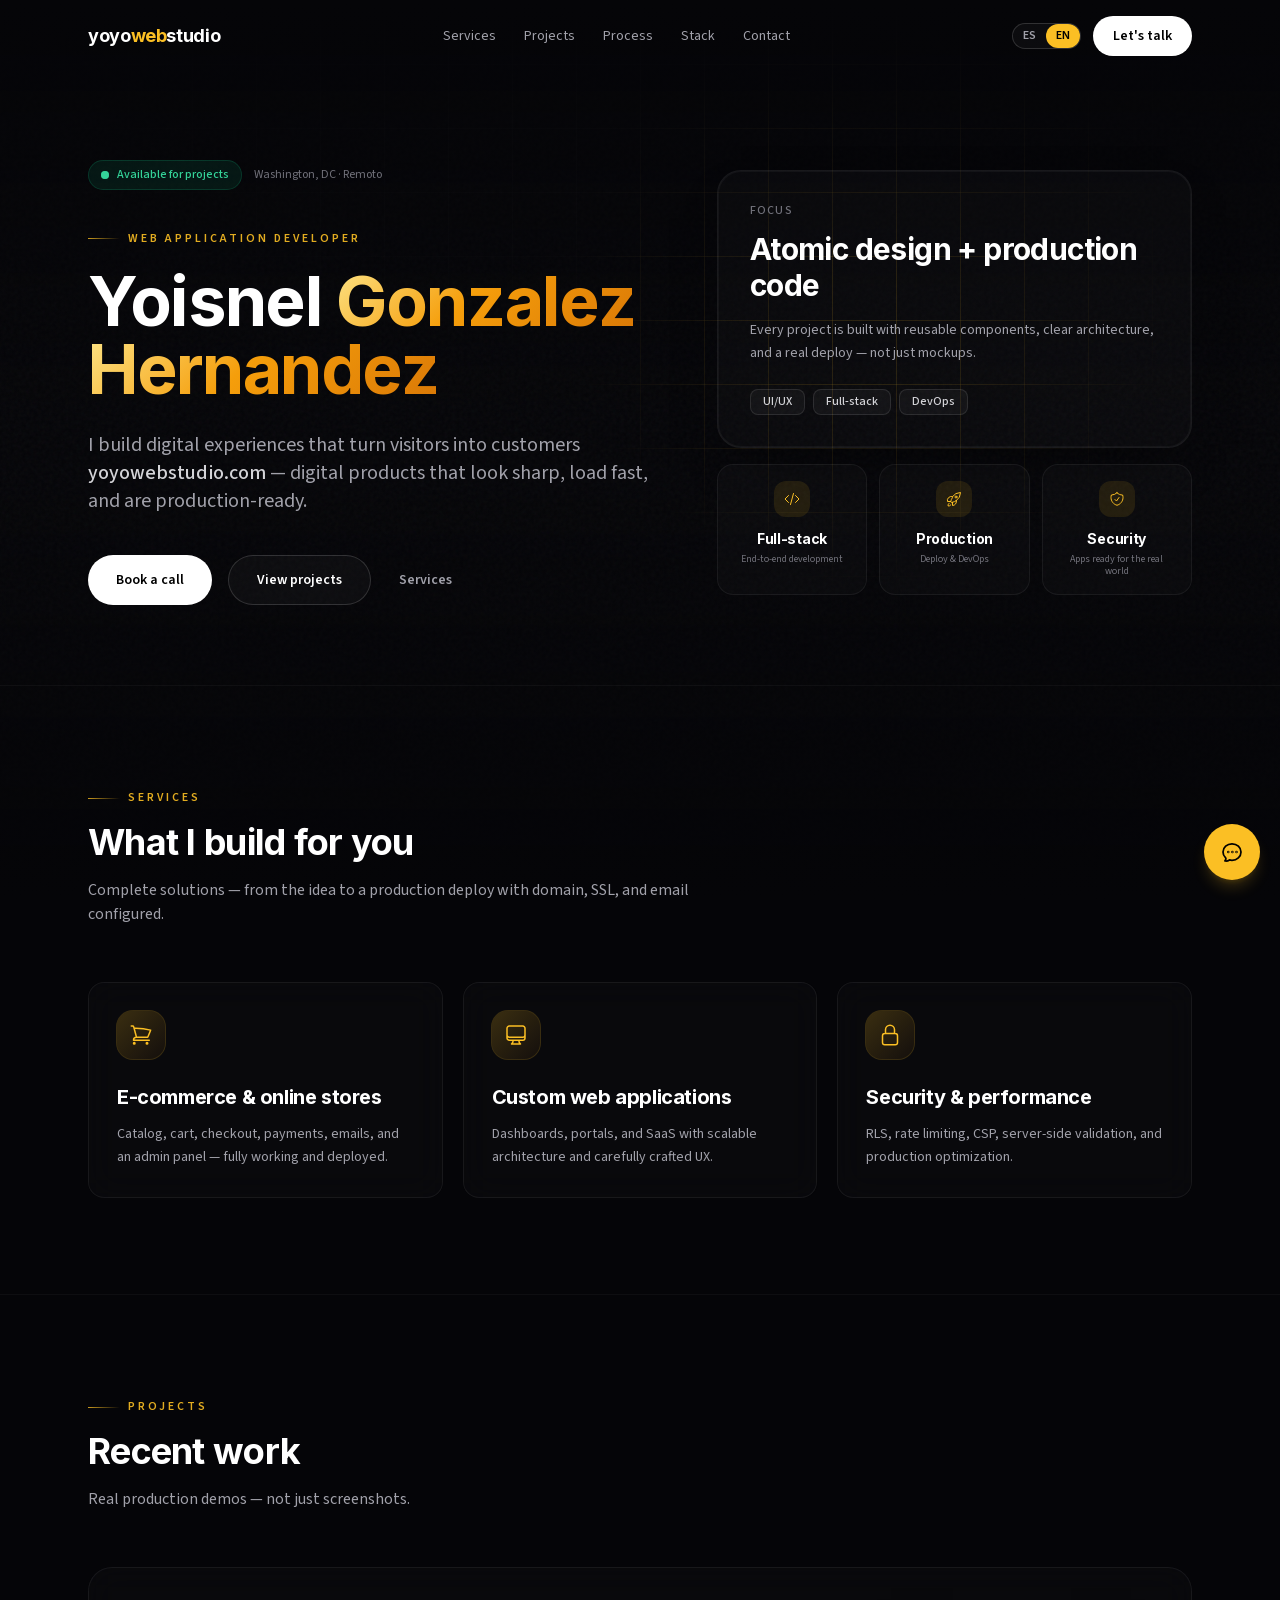
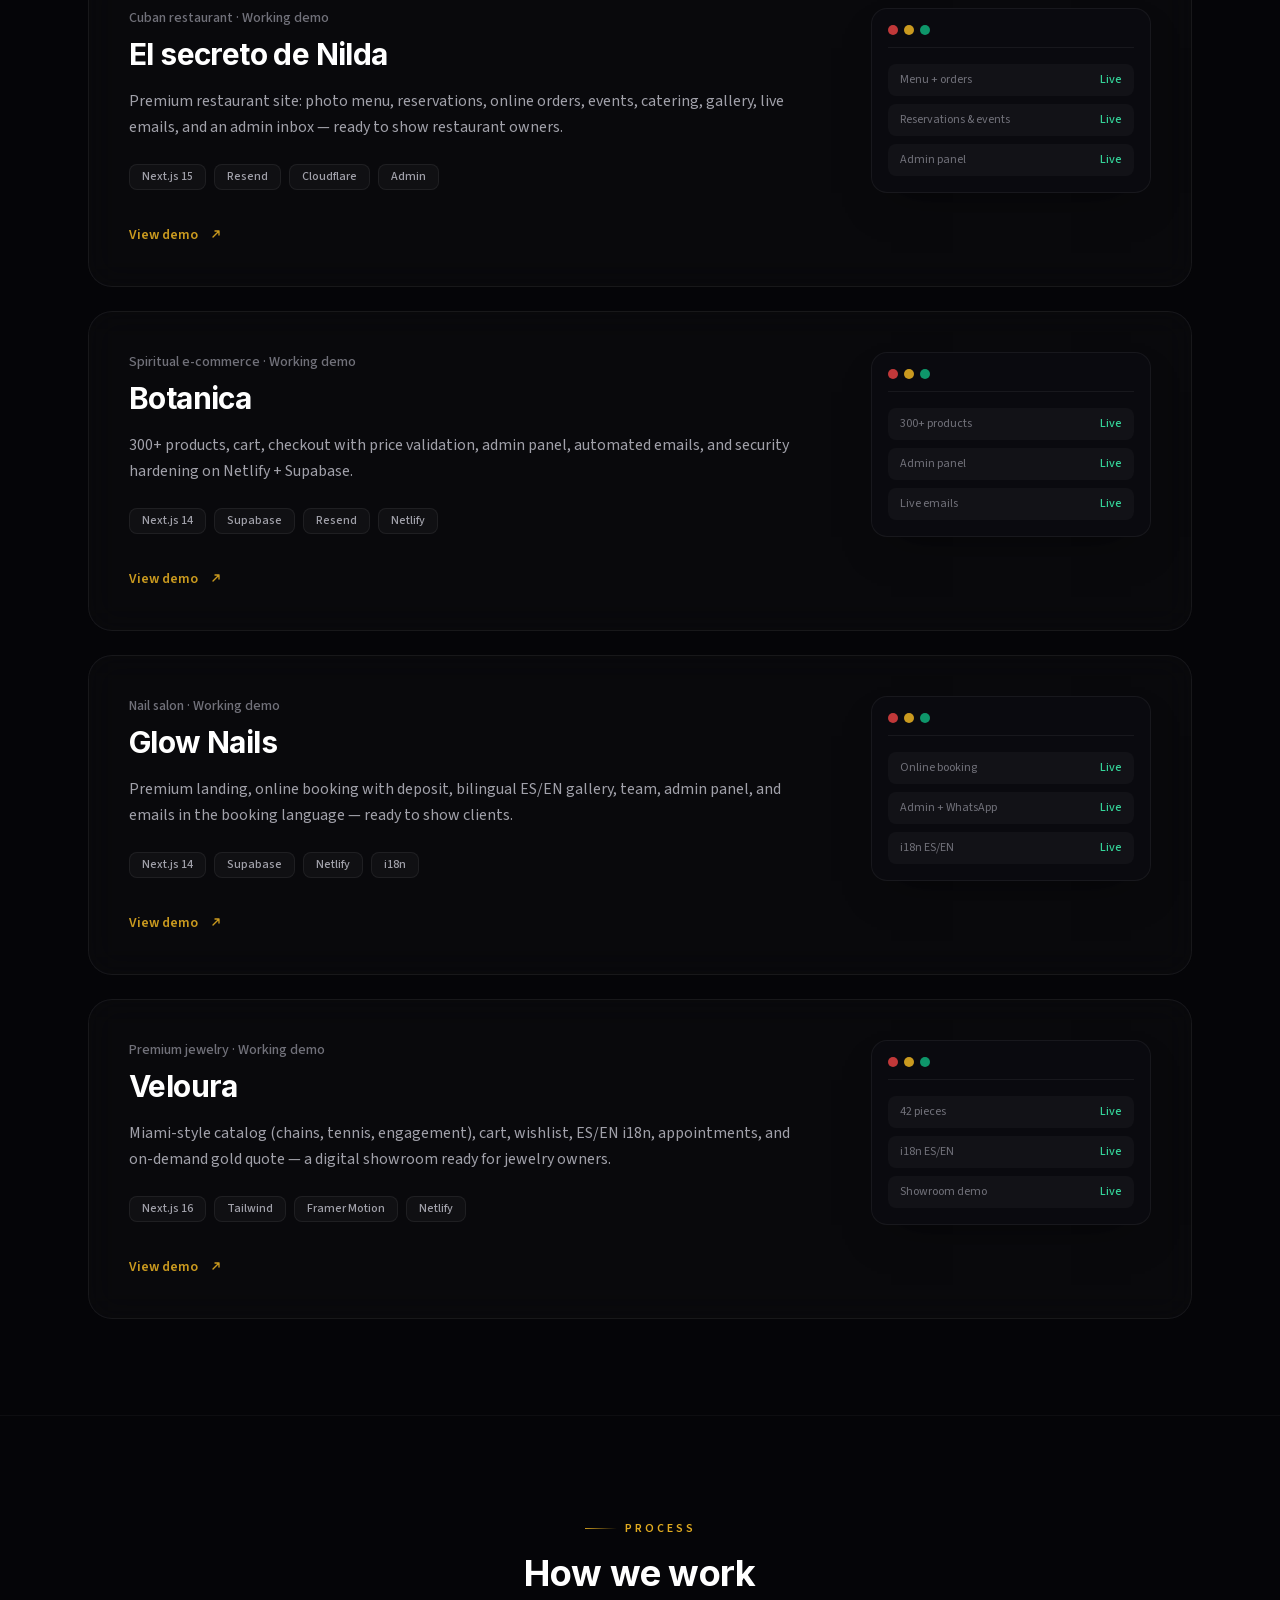
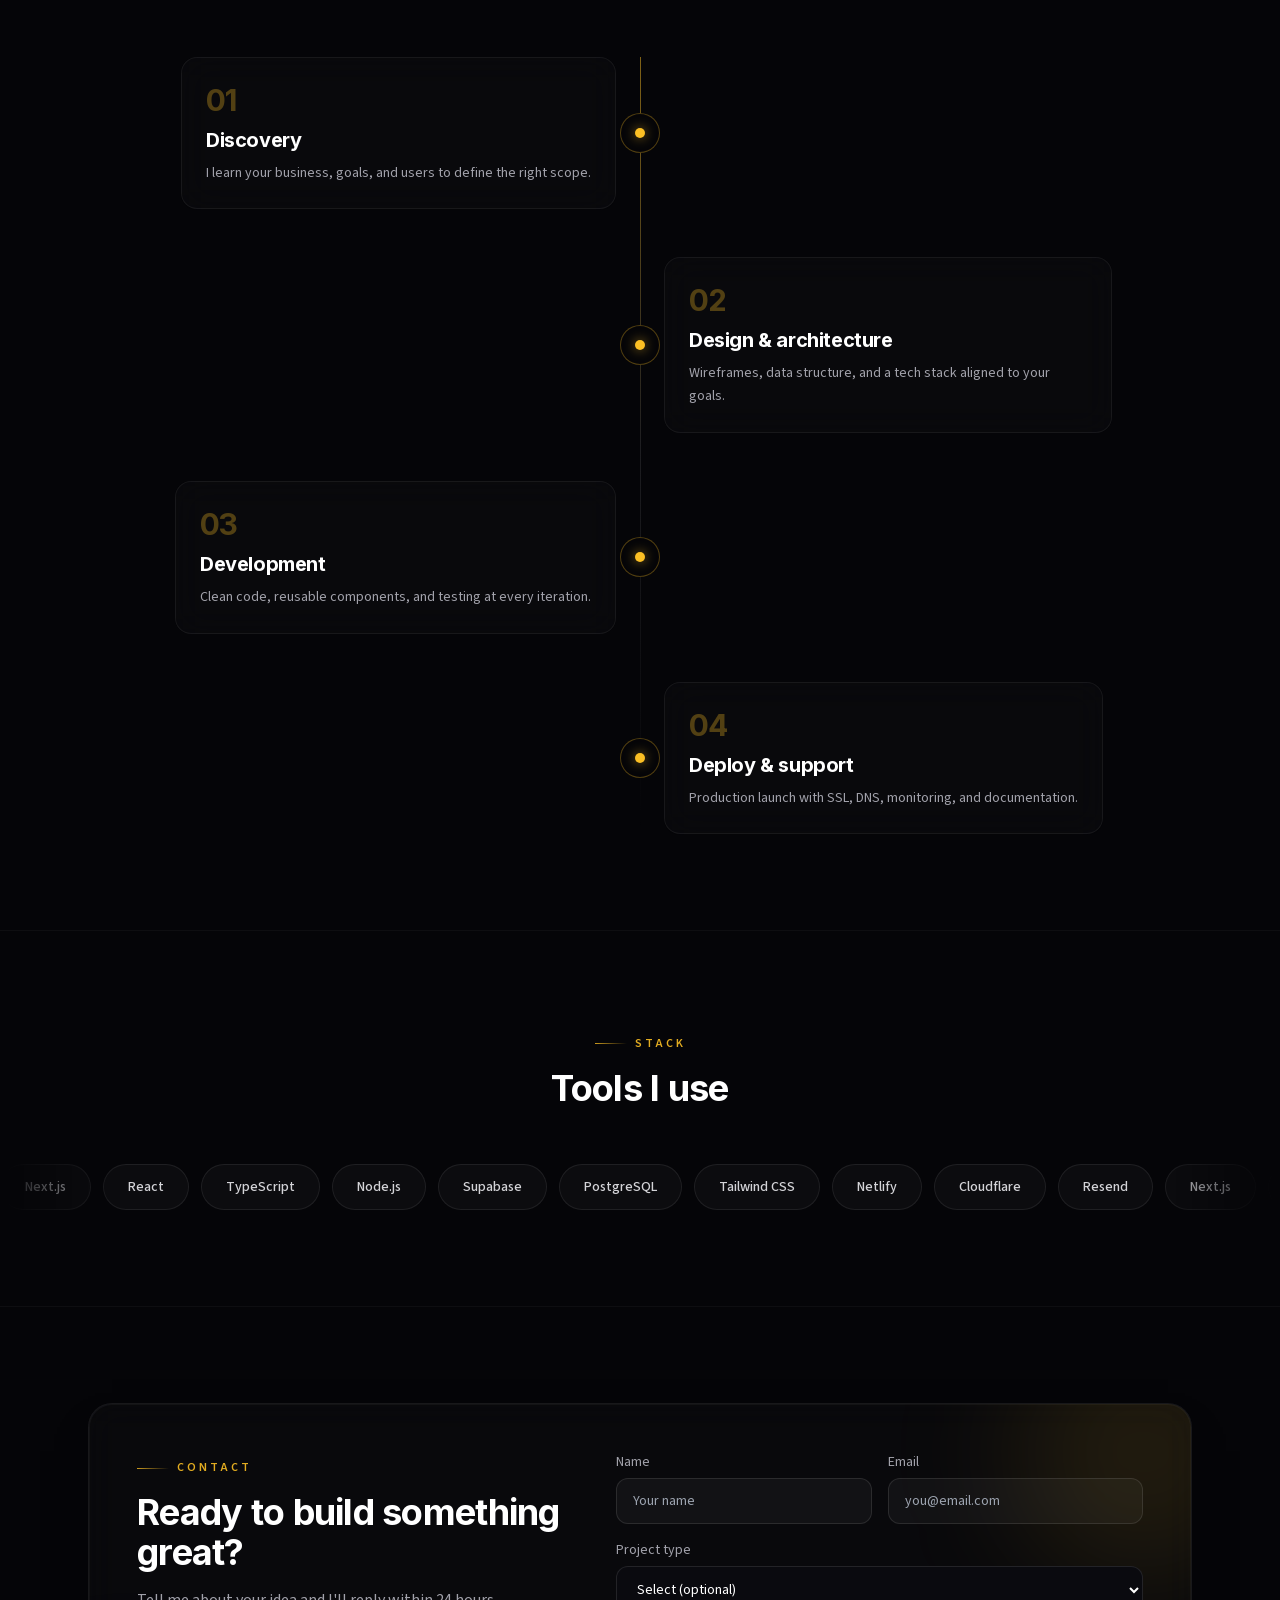
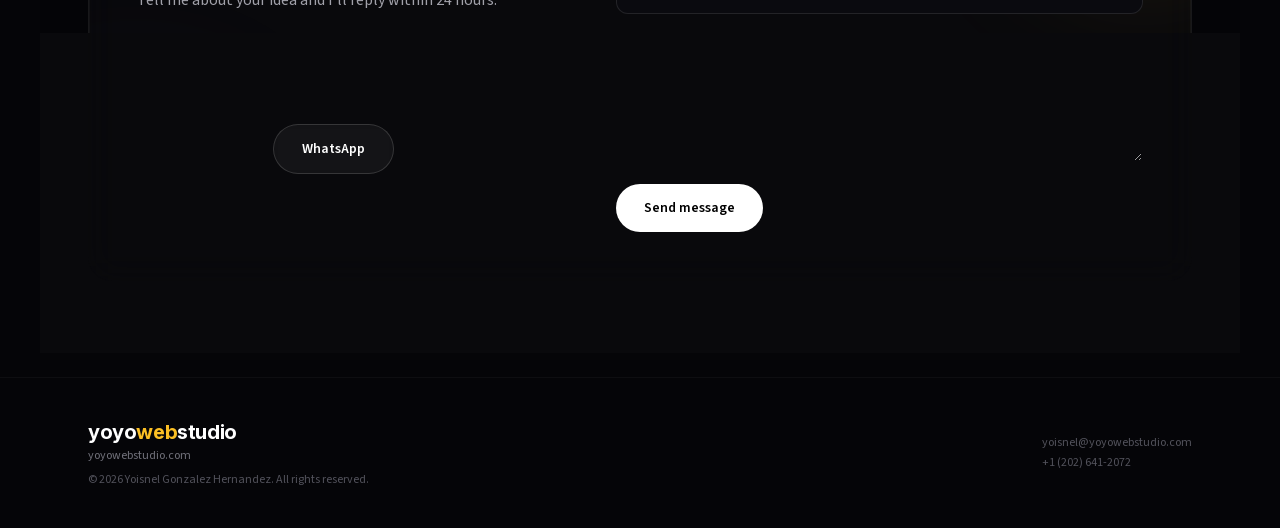
==== index.html @ ea2f0c24 "Deploy 2026-09-29T15:51:39.124Z" ====
<!DOCTYPE html><html lang="es"><head><meta charSet="utf-8"/><meta name="viewport" content="width=device-width, initial-scale=1"/><link rel="preload" href="/_next/static/media/9cf9c6e84ed13b5e-s.p.woff2" as="font" crossorigin="" type="font/woff2"/><link rel="preload" href="/_next/static/media/e4af272ccee01ff0-s.p.woff2" as="font" crossorigin="" type="font/woff2"/><link rel="preload" href="/_next/static/media/eaead17c7dbfcd5d-s.p.woff2" as="font" crossorigin="" type="font/woff2"/><link rel="stylesheet" href="/_next/static/css/98ccd9dd3620dfe3.css" data-precedence="next"/><link rel="preload" as="script" fetchPriority="low" href="/_next/static/chunks/webpack-3e77813394d140cd.js"/><script src="/_next/static/chunks/727e2b4a-e8a0e47ba367f195.js" async=""></script><script src="/_next/static/chunks/281-f198590bcfaa60ec.js" async=""></script><script src="/_next/static/chunks/main-app-1ed81aaee69cf410.js" async=""></script><script src="/_next/static/chunks/790-ef9ad565b15f4874.js" async=""></script><script src="/_next/static/chunks/app/(studio)/page-9528129ee632eb02.js" async=""></script><script src="/_next/static/chunks/app/layout-403692f373281808.js" async=""></script><link rel="preload" href="https://static.cloudflareinsights.com/beacon.min.js" as="script"/><title>YoYo Web Studio — Yoisnel Gonzalez Hernandez</title><meta name="description" content="Construyo experiencias digitales que convierten visitantes en clientes · yoyowebstudio.com"/><link rel="icon" href="/studio-icon.png" type="image/png"/><link rel="apple-touch-icon" href="/apple-touch-icon.png"/><meta name="next-size-adjust"/><script src="/_next/static/chunks/polyfills-42372ed130431b0a.js" noModule=""></script></head><body class="__variable_0a80b4 __variable_1fdbab __variable_f367f3 flex min-h-screen flex-col antialiased"><main class="flex-1"><div class="studio-theme min-h-screen overflow-x-hidden bg-[#050508] text-zinc-100 selection:bg-amber-400/30 selection:text-white"><noscript><style>.studio-theme [data-reveal]{opacity:1!important;transform:none!important}</style></noscript><div class="pointer-events-none fixed inset-0 z-0 overflow-hidden" aria-hidden="true" style="--spot-x:68%;--spot-y:32%"><div class="studio-grid absolute inset-0"></div><div class="studio-spotlight-grid"></div><div class="studio-noise absolute inset-0 opacity-[0.35]"></div><div class="absolute inset-0 bg-gradient-to-b from-[#050508] via-transparent to-[#050508]"></div></div><header class="fixed inset-x-0 top-0 z-50 transition-all duration-500 bg-transparent"><div class="mx-auto flex max-w-6xl items-center justify-between px-6 py-4"><a href="#" class="group" aria-label="YoYo Web Studio"><span class="font-display font-bold tracking-tight text-lg"><span class="text-white">yoyo</span><span class="text-amber-400">web</span><span class="text-white">studio</span></span></a><nav class="hidden items-center gap-1 md:flex"><a href="#servicios" class="rounded-lg px-3 py-2 text-sm text-zinc-400 transition-colors hover:bg-white/5 hover:text-white">Servicios</a><a href="#proyectos" class="rounded-lg px-3 py-2 text-sm text-zinc-400 transition-colors hover:bg-white/5 hover:text-white">Proyectos</a><a href="#proceso" class="rounded-lg px-3 py-2 text-sm text-zinc-400 transition-colors hover:bg-white/5 hover:text-white">Proceso</a><a href="#stack" class="rounded-lg px-3 py-2 text-sm text-zinc-400 transition-colors hover:bg-white/5 hover:text-white">Stack</a><a href="#contacto" class="rounded-lg px-3 py-2 text-sm text-zinc-400 transition-colors hover:bg-white/5 hover:text-white">Contacto</a></nav><div class="flex items-center gap-3"><div class="inline-flex items-center rounded-full border border-white/15 bg-white/[0.03] p-0.5 text-xs font-semibold " role="group" aria-label="Idioma"><button type="button" class="rounded-full bg-amber-400 px-2.5 py-1 text-black" aria-pressed="true">ES</button><button type="button" class="rounded-full px-2.5 py-1 text-zinc-400 transition hover:text-white" aria-pressed="false">EN</button></div><a href="https://wa.me/12026412072" target="_blank" rel="noopener noreferrer" class="studio-btn inline-flex items-center justify-center gap-2 rounded-full px-7 py-3.5 text-sm font-semibold transition-all duration-300 bg-white text-black hover:bg-amber-400 hover:shadow-[0_0_40px_-8px_rgba(251,191,36,0.6)] !px-5 !py-2.5 text-xs md:text-sm">Hablemos</a></div></div></header><section class="relative z-10 mx-auto max-w-6xl px-6 pb-20 pt-32 md:pt-40"><div class="grid items-center gap-12 lg:grid-cols-[1.1fr_0.9fr]"><div><div class="animate-fade-in-up flex flex-wrap items-center gap-3"><span class="studio-status inline-flex items-center gap-2 rounded-full border border-emerald-500/20 bg-emerald-500/10 px-3 py-1.5 text-xs font-medium text-emerald-400"><span class="relative flex h-2 w-2"><span class="absolute inline-flex h-full w-full animate-ping rounded-full bg-emerald-400 opacity-60"></span><span class="relative inline-flex h-2 w-2 rounded-full bg-emerald-400"></span></span>Disponible para proyectos</span><span class="text-xs text-zinc-500">Washington, DC · Remoto</span></div><div class="mt-8 animate-fade-in-up [animation-delay:80ms]"><p class="inline-flex items-center gap-2 text-xs font-semibold uppercase tracking-[0.25em] text-amber-400/90"><span class="h-px w-8 bg-gradient-to-r from-amber-400/80 to-transparent"></span>Desarrollador de Aplicaciones Web</p></div><h1 class="mt-5 animate-fade-in-up font-display text-[2.75rem] font-bold leading-[1.05] tracking-tight text-white sm:text-6xl lg:text-[4.25rem] [animation-delay:120ms]"><span class="block sm:inline">Yoisnel<!-- --> </span><span class="studio-gradient-text block sm:inline">Gonzalez<!-- --> </span><span class="studio-gradient-text block sm:inline">Hernandez<!-- --> </span></h1><p class="mt-7 max-w-xl animate-fade-in-up text-lg leading-relaxed text-zinc-400 md:text-xl [animation-delay:200ms]">Construyo experiencias digitales que convierten visitantes en clientes<!-- --> <span class="font-medium text-zinc-300">yoyowebstudio.com</span> <!-- -->— productos digitales que se ven increíbles, cargan rápido y quedan listos para producción.</p><div class="mt-10 flex flex-wrap gap-4 animate-fade-in-up [animation-delay:280ms]"><a href="https://wa.me/12026412072?text=Hola%20Yoisnel%2C%20quiero%20agendar%20una%20llamada%20de%2015%20minutos%20para%20hablar%20de%20un%20proyecto." target="_blank" rel="noopener noreferrer" class="studio-btn inline-flex items-center justify-center gap-2 rounded-full px-7 py-3.5 text-sm font-semibold transition-all duration-300 bg-white text-black hover:bg-amber-400 hover:shadow-[0_0_40px_-8px_rgba(251,191,36,0.6)] ">Agendar llamada</a><a class="studio-btn inline-flex items-center justify-center gap-2 rounded-full px-7 py-3.5 text-sm font-semibold transition-all duration-300 border border-white/15 bg-white/[0.03] text-white backdrop-blur-sm hover:border-amber-400/40 hover:bg-white/[0.06] " href="#proyectos">Ver proyectos</a><a class="studio-btn inline-flex items-center justify-center gap-2 rounded-full px-7 py-3.5 text-sm font-semibold transition-all duration-300 text-zinc-400 hover:text-white !px-3" href="#servicios">Servicios</a></div></div><div class="studio-bento animate-fade-in-up [animation-delay:350ms]"><div class="studio-card studio-card-glow rounded-3xl p-6 md:p-8"><p class="text-xs font-medium uppercase tracking-widest text-zinc-500">Enfoque</p><p class="mt-3 font-display text-2xl font-bold leading-snug text-white md:text-3xl">Diseño atómico + código de producción</p><p class="mt-4 text-sm leading-relaxed text-zinc-400">Cada proyecto se construye con componentes reutilizables, arquitectura clara y despliegue real — no solo mockups.</p><div class="mt-6 flex flex-wrap gap-2"><span class="rounded-lg border border-white/10 bg-white/[0.04] px-3 py-1 text-xs font-medium text-zinc-300">UI/UX</span><span class="rounded-lg border border-white/10 bg-white/[0.04] px-3 py-1 text-xs font-medium text-zinc-300">Full-stack</span><span class="rounded-lg border border-white/10 bg-white/[0.04] px-3 py-1 text-xs font-medium text-zinc-300">DevOps</span></div></div><div class="mt-4 grid grid-cols-3 gap-3"><div class="studio-card rounded-2xl p-4 text-center"><div class="mx-auto flex h-9 w-9 items-center justify-center rounded-xl bg-amber-400/10 text-amber-400"><svg class="h-4 w-4" fill="none" viewBox="0 0 24 24" stroke="currentColor" stroke-width="1.5"><path stroke-linecap="round" stroke-linejoin="round" d="M17.25 6.75 22.5 12l-5.25 5.25m-10.5 0L1.5 12l5.25-5.25m7.5-3-4.5 16.5"></path></svg></div><p class="mt-3 font-display text-sm font-bold text-white">Full-stack</p><p class="mt-1 text-[10px] leading-tight text-zinc-500">Desarrollo end-to-end</p></div><div class="studio-card rounded-2xl p-4 text-center"><div class="mx-auto flex h-9 w-9 items-center justify-center rounded-xl bg-amber-400/10 text-amber-400"><svg class="h-4 w-4" fill="none" viewBox="0 0 24 24" stroke="currentColor" stroke-width="1.5"><path stroke-linecap="round" stroke-linejoin="round" d="M15.59 14.37a6 6 0 0 1-5.84 7.38v-4.8m5.84-2.58a14.98 14.98 0 0 0 6.16-12.12A14.98 14.98 0 0 0 9.631 8.41m5.96 5.96a14.926 14.926 0 0 1-5.841 2.58m-.119-8.54a6 6 0 0 0-7.381 7.37h4.8m2.581-5.84a14.927 14.927 0 0 0-2.58 5.84m2.699 2.7c-.103.021-.207.041-.311.06a15.09 15.09 0 0 1-2.448-2.448 14.9 14.9 0 0 1 .06-.312m-2.24 2.39a4.493 4.493 0 0 0-1.757 4.306 4.493 4.493 0 0 0 4.306-1.758M16.5 9a1.5 1.5 0 1 1-3 0 1.5 1.5 0 0 1 3 0Z"></path></svg></div><p class="mt-3 font-display text-sm font-bold text-white">Producción</p><p class="mt-1 text-[10px] leading-tight text-zinc-500">Deploy &amp; DevOps</p></div><div class="studio-card rounded-2xl p-4 text-center"><div class="mx-auto flex h-9 w-9 items-center justify-center rounded-xl bg-amber-400/10 text-amber-400"><svg class="h-4 w-4" fill="none" viewBox="0 0 24 24" stroke="currentColor" stroke-width="1.5"><path stroke-linecap="round" stroke-linejoin="round" d="M9 12.75 11.25 15 15 9.75m-3-7.036A11.959 11.959 0 0 1 3.598 6 11.99 11.99 0 0 0 3 9.749c0 5.592 3.824 10.29 9 11.623 5.176-1.332 9-6.03 9-11.622 0-1.31-.21-2.571-.598-3.751h-.152c-3.196 0-6.1-1.248-8.25-3.285Z"></path></svg></div><p class="mt-3 font-display text-sm font-bold text-white">Seguridad</p><p class="mt-1 text-[10px] leading-tight text-zinc-500">Apps listas para el mundo real</p></div></div></div></div></section><section id="servicios" class="relative z-10 border-t border-white/[0.04] py-24"><div class="mx-auto max-w-6xl px-6"><div id="servicios-header" data-reveal="true" class="max-w-2xl transition-all duration-700 translate-y-0 opacity-100"><p class="inline-flex items-center gap-2 text-xs font-semibold uppercase tracking-[0.25em] text-amber-400/90"><span class="h-px w-8 bg-gradient-to-r from-amber-400/80 to-transparent"></span>Servicios</p><h2 class="mt-4 font-display text-3xl font-bold text-white md:text-4xl">Lo que construyo para ti</h2><p class="mt-4 text-zinc-400">Soluciones completas — desde la idea hasta el deploy en producción con dominio, SSL y emails configurados.</p></div><div class="mt-14 grid gap-5 md:grid-cols-3"><article id="service-0" data-reveal="true" class="studio-card studio-card-hover group rounded-2xl p-7 transition-all duration-700 translate-y-0 opacity-100" style="transition-delay:0ms"><div class="flex h-12 w-12 items-center justify-center rounded-2xl bg-gradient-to-br from-amber-400/20 to-amber-600/5 text-amber-400 ring-1 ring-amber-400/20 transition-all group-hover:scale-110 group-hover:ring-amber-400/40"><svg class="h-6 w-6" fill="none" viewBox="0 0 24 24" stroke="currentColor" stroke-width="1.5"><path stroke-linecap="round" stroke-linejoin="round" d="M2.25 3h1.386c.51 0 .955.343 1.087.835l.383 1.437M7.5 14.25a3 3 0 0 0-3 3h15.75m-12.75-3h11.218c1.121-2.3 2.1-4.684 2.924-7.138a60.114 60.114 0 0 0-16.536-1.84M7.5 14.25 5.106 5.272M6 20.25a.75.75 0 1 1-1.5 0 .75.75 0 0 1 1.5 0Zm12.75 0a.75.75 0 1 1-1.5 0 .75.75 0 0 1 1.5 0Z"></path></svg></div><h3 class="mt-6 font-display text-xl font-bold text-white">E-commerce &amp; tiendas online</h3><p class="mt-3 text-sm leading-relaxed text-zinc-400">Catálogo, carrito, checkout, pagos, emails y panel admin — todo funcional y desplegado.</p></article><article id="service-1" data-reveal="true" class="studio-card studio-card-hover group rounded-2xl p-7 transition-all duration-700 translate-y-0 opacity-100" style="transition-delay:80ms"><div class="flex h-12 w-12 items-center justify-center rounded-2xl bg-gradient-to-br from-amber-400/20 to-amber-600/5 text-amber-400 ring-1 ring-amber-400/20 transition-all group-hover:scale-110 group-hover:ring-amber-400/40"><svg class="h-6 w-6" fill="none" viewBox="0 0 24 24" stroke="currentColor" stroke-width="1.5"><path stroke-linecap="round" stroke-linejoin="round" d="M9 17.25v1.007a3 3 0 0 1-.879 2.122L7.5 21h9l-.621-.621A3 3 0 0 1 15 18.257V17.25m6-12V15a2.25 2.25 0 0 1-2.25 2.25H5.25A2.25 2.25 0 0 1 3 15V5.25m18 0A2.25 2.25 0 0 0 18.75 3H5.25A2.25 2.25 0 0 0 3 5.25m18 0V12a2.25 2.25 0 0 1-2.25 2.25H5.25A2.25 2.25 0 0 1 3 12V5.25"></path></svg></div><h3 class="mt-6 font-display text-xl font-bold text-white">Aplicaciones web a medida</h3><p class="mt-3 text-sm leading-relaxed text-zinc-400">Dashboards, portales y SaaS con arquitectura escalable y UX cuidada al detalle.</p></article><article id="service-2" data-reveal="true" class="studio-card studio-card-hover group rounded-2xl p-7 transition-all duration-700 translate-y-0 opacity-100" style="transition-delay:160ms"><div class="flex h-12 w-12 items-center justify-center rounded-2xl bg-gradient-to-br from-amber-400/20 to-amber-600/5 text-amber-400 ring-1 ring-amber-400/20 transition-all group-hover:scale-110 group-hover:ring-amber-400/40"><svg class="h-6 w-6" fill="none" viewBox="0 0 24 24" stroke="currentColor" stroke-width="1.5"><path stroke-linecap="round" stroke-linejoin="round" d="M16.5 10.5V6.75a4.5 4.5 0 1 0-9 0v3.75m-.75 11.25h10.5a2.25 2.25 0 0 0 2.25-2.25v-6.75a2.25 2.25 0 0 0-2.25-2.25H6.75a2.25 2.25 0 0 0-2.25 2.25v6.75a2.25 2.25 0 0 0 2.25 2.25Z"></path></svg></div><h3 class="mt-6 font-display text-xl font-bold text-white">Seguridad &amp; rendimiento</h3><p class="mt-3 text-sm leading-relaxed text-zinc-400">RLS, rate limiting, CSP, validación server-side y optimización para producción.</p></article></div></div></section><section id="proyectos" class="relative z-10 border-t border-white/[0.04] py-24"><div class="mx-auto max-w-6xl px-6"><div id="proyectos-header" data-reveal="true" class="flex flex-col justify-between gap-6 md:flex-row md:items-end transition-all duration-700 translate-y-0 opacity-100"><div class="max-w-2xl"><p class="inline-flex items-center gap-2 text-xs font-semibold uppercase tracking-[0.25em] text-amber-400/90"><span class="h-px w-8 bg-gradient-to-r from-amber-400/80 to-transparent"></span>Proyectos</p><h2 class="mt-4 font-display text-3xl font-bold text-white md:text-4xl">Trabajo reciente</h2><p class="mt-4 text-zinc-400">Demos reales en producción — no solo capturas.</p></div></div><div class="mt-14 space-y-6"><a id="project-0" data-reveal="true" href="https://nilda-demo.yoyowebstudio.com" target="_blank" rel="noopener noreferrer" class="studio-card studio-card-hover group relative block overflow-hidden rounded-3xl transition-all duration-700 translate-y-0 opacity-100 p-8 md:p-10"><div class="studio-card-shine pointer-events-none absolute inset-0 opacity-0 transition-opacity duration-500 group-hover:opacity-100"></div><div class="grid gap-8 lg:grid-cols-[1fr_280px]"><div><p class="text-sm font-medium text-zinc-500">Restaurante cubano · Demo funcional</p><h3 class="mt-2 font-display text-2xl font-bold text-white transition-colors group-hover:text-amber-400 md:text-3xl">El secreto de Nilda</h3><p class="mt-4 max-w-2xl leading-relaxed text-zinc-400">Sitio premium para restaurantes: menú con fotos, reservas, pedidos online, eventos, catering, galería, emails reales y panel admin para gestionar la bandeja — listo para mostrar a dueños de locales.</p><div class="mt-6 flex flex-wrap gap-2"><span class="rounded-lg border border-white/[0.06] bg-white/[0.03] px-3 py-1 text-xs font-medium text-zinc-400">Next.js 15</span><span class="rounded-lg border border-white/[0.06] bg-white/[0.03] px-3 py-1 text-xs font-medium text-zinc-400">Resend</span><span class="rounded-lg border border-white/[0.06] bg-white/[0.03] px-3 py-1 text-xs font-medium text-zinc-400">Cloudflare</span><span class="rounded-lg border border-white/[0.06] bg-white/[0.03] px-3 py-1 text-xs font-medium text-zinc-400">Admin</span></div></div><div class="studio-preview rounded-2xl border border-white/[0.06] bg-[#0a0a0f] p-4"><div class="flex items-center gap-1.5 border-b border-white/[0.06] pb-3"><span class="h-2.5 w-2.5 rounded-full bg-red-500/80"></span><span class="h-2.5 w-2.5 rounded-full bg-amber-400/80"></span><span class="h-2.5 w-2.5 rounded-full bg-emerald-500/80"></span></div><div class="mt-4 space-y-2"><div class="flex items-center justify-between rounded-lg bg-white/[0.03] px-3 py-2 text-xs"><span class="text-zinc-500">Menú + pedidos</span><span class="font-medium text-emerald-400">Live</span></div><div class="flex items-center justify-between rounded-lg bg-white/[0.03] px-3 py-2 text-xs"><span class="text-zinc-500">Reservas &amp; eventos</span><span class="font-medium text-emerald-400">Live</span></div><div class="flex items-center justify-between rounded-lg bg-white/[0.03] px-3 py-2 text-xs"><span class="text-zinc-500">Panel admin</span><span class="font-medium text-emerald-400">Live</span></div></div></div></div><p class="mt-8 inline-flex items-center gap-2 text-sm font-semibold text-amber-400 opacity-80 transition-all group-hover:gap-3 group-hover:opacity-100">Ver demo<svg class="h-4 w-4" fill="none" viewBox="0 0 24 24" stroke="currentColor" stroke-width="2"><path stroke-linecap="round" stroke-linejoin="round" d="M13.5 6H19.5M19.5 6V12M19.5 6L10.5 15"></path></svg></p></a><a id="project-1" data-reveal="true" href="https://botanica-demo.yoyowebstudio.com" target="_blank" rel="noopener noreferrer" class="studio-card studio-card-hover group relative block overflow-hidden rounded-3xl transition-all duration-700 translate-y-0 opacity-100 p-8 md:p-10"><div class="studio-card-shine pointer-events-none absolute inset-0 opacity-0 transition-opacity duration-500 group-hover:opacity-100"></div><div class="grid gap-8 lg:grid-cols-[1fr_280px]"><div><p class="text-sm font-medium text-zinc-500">E-commerce espiritual · Demo funcional</p><h3 class="mt-2 font-display text-2xl font-bold text-white transition-colors group-hover:text-amber-400 md:text-3xl">Botanica</h3><p class="mt-4 max-w-2xl leading-relaxed text-zinc-400">300+ productos, carrito, checkout con validación de precios, panel admin, emails automáticos y hardening de seguridad en Netlify + Supabase.</p><div class="mt-6 flex flex-wrap gap-2"><span class="rounded-lg border border-white/[0.06] bg-white/[0.03] px-3 py-1 text-xs font-medium text-zinc-400">Next.js 14</span><span class="rounded-lg border border-white/[0.06] bg-white/[0.03] px-3 py-1 text-xs font-medium text-zinc-400">Supabase</span><span class="rounded-lg border border-white/[0.06] bg-white/[0.03] px-3 py-1 text-xs font-medium text-zinc-400">Resend</span><span class="rounded-lg border border-white/[0.06] bg-white/[0.03] px-3 py-1 text-xs font-medium text-zinc-400">Netlify</span></div></div><div class="studio-preview rounded-2xl border border-white/[0.06] bg-[#0a0a0f] p-4"><div class="flex items-center gap-1.5 border-b border-white/[0.06] pb-3"><span class="h-2.5 w-2.5 rounded-full bg-red-500/80"></span><span class="h-2.5 w-2.5 rounded-full bg-amber-400/80"></span><span class="h-2.5 w-2.5 rounded-full bg-emerald-500/80"></span></div><div class="mt-4 space-y-2"><div class="flex items-center justify-between rounded-lg bg-white/[0.03] px-3 py-2 text-xs"><span class="text-zinc-500">300+ productos</span><span class="font-medium text-emerald-400">Live</span></div><div class="flex items-center justify-between rounded-lg bg-white/[0.03] px-3 py-2 text-xs"><span class="text-zinc-500">Admin panel</span><span class="font-medium text-emerald-400">Live</span></div><div class="flex items-center justify-between rounded-lg bg-white/[0.03] px-3 py-2 text-xs"><span class="text-zinc-500">Emails en vivo</span><span class="font-medium text-emerald-400">Live</span></div></div></div></div><p class="mt-8 inline-flex items-center gap-2 text-sm font-semibold text-amber-400 opacity-80 transition-all group-hover:gap-3 group-hover:opacity-100">Ver demo<svg class="h-4 w-4" fill="none" viewBox="0 0 24 24" stroke="currentColor" stroke-width="2"><path stroke-linecap="round" stroke-linejoin="round" d="M13.5 6H19.5M19.5 6V12M19.5 6L10.5 15"></path></svg></p></a><a id="project-2" data-reveal="true" href="https://glow-nails-demo.yoyowebstudio.com" target="_blank" rel="noopener noreferrer" class="studio-card studio-card-hover group relative block overflow-hidden rounded-3xl transition-all duration-700 translate-y-0 opacity-100 p-8 md:p-10"><div class="studio-card-shine pointer-events-none absolute inset-0 opacity-0 transition-opacity duration-500 group-hover:opacity-100"></div><div class="grid gap-8 lg:grid-cols-[1fr_280px]"><div><p class="text-sm font-medium text-zinc-500">Salón de uñas · Demo funcional</p><h3 class="mt-2 font-display text-2xl font-bold text-white transition-colors group-hover:text-amber-400 md:text-3xl">Glow Nails</h3><p class="mt-4 max-w-2xl leading-relaxed text-zinc-400">Landing premium, reserva online con depósito, galería bilingüe ES/EN, equipo, panel admin y emails según el idioma de la cita — lista para mostrar a clientes.</p><div class="mt-6 flex flex-wrap gap-2"><span class="rounded-lg border border-white/[0.06] bg-white/[0.03] px-3 py-1 text-xs font-medium text-zinc-400">Next.js 14</span><span class="rounded-lg border border-white/[0.06] bg-white/[0.03] px-3 py-1 text-xs font-medium text-zinc-400">Supabase</span><span class="rounded-lg border border-white/[0.06] bg-white/[0.03] px-3 py-1 text-xs font-medium text-zinc-400">Netlify</span><span class="rounded-lg border border-white/[0.06] bg-white/[0.03] px-3 py-1 text-xs font-medium text-zinc-400">i18n</span></div></div><div class="studio-preview rounded-2xl border border-white/[0.06] bg-[#0a0a0f] p-4"><div class="flex items-center gap-1.5 border-b border-white/[0.06] pb-3"><span class="h-2.5 w-2.5 rounded-full bg-red-500/80"></span><span class="h-2.5 w-2.5 rounded-full bg-amber-400/80"></span><span class="h-2.5 w-2.5 rounded-full bg-emerald-500/80"></span></div><div class="mt-4 space-y-2"><div class="flex items-center justify-between rounded-lg bg-white/[0.03] px-3 py-2 text-xs"><span class="text-zinc-500">Reserva online</span><span class="font-medium text-emerald-400">Live</span></div><div class="flex items-center justify-between rounded-lg bg-white/[0.03] px-3 py-2 text-xs"><span class="text-zinc-500">Admin + WhatsApp</span><span class="font-medium text-emerald-400">Live</span></div><div class="flex items-center justify-between rounded-lg bg-white/[0.03] px-3 py-2 text-xs"><span class="text-zinc-500">i18n ES/EN</span><span class="font-medium text-emerald-400">Live</span></div></div></div></div><p class="mt-8 inline-flex items-center gap-2 text-sm font-semibold text-amber-400 opacity-80 transition-all group-hover:gap-3 group-hover:opacity-100">Ver demo<svg class="h-4 w-4" fill="none" viewBox="0 0 24 24" stroke="currentColor" stroke-width="2"><path stroke-linecap="round" stroke-linejoin="round" d="M13.5 6H19.5M19.5 6V12M19.5 6L10.5 15"></path></svg></p></a><a id="project-3" data-reveal="true" href="https://veloura-demo.yoyowebstudio.com" target="_blank" rel="noopener noreferrer" class="studio-card studio-card-hover group relative block overflow-hidden rounded-3xl transition-all duration-700 translate-y-0 opacity-100 p-8 md:p-10"><div class="studio-card-shine pointer-events-none absolute inset-0 opacity-0 transition-opacity duration-500 group-hover:opacity-100"></div><div class="grid gap-8 lg:grid-cols-[1fr_280px]"><div><p class="text-sm font-medium text-zinc-500">Joyería premium · Demo funcional</p><h3 class="mt-2 font-display text-2xl font-bold text-white transition-colors group-hover:text-amber-400 md:text-3xl">Veloura</h3><p class="mt-4 max-w-2xl leading-relaxed text-zinc-400">Catálogo estilo Miami (cadenas, tennis, compromiso), carrito, wishlist, i18n ES/EN, citas y cotización de oro bajo demanda — showroom digital listo para dueños de joyería.</p><div class="mt-6 flex flex-wrap gap-2"><span class="rounded-lg border border-white/[0.06] bg-white/[0.03] px-3 py-1 text-xs font-medium text-zinc-400">Next.js 16</span><span class="rounded-lg border border-white/[0.06] bg-white/[0.03] px-3 py-1 text-xs font-medium text-zinc-400">Tailwind</span><span class="rounded-lg border border-white/[0.06] bg-white/[0.03] px-3 py-1 text-xs font-medium text-zinc-400">Framer Motion</span><span class="rounded-lg border border-white/[0.06] bg-white/[0.03] px-3 py-1 text-xs font-medium text-zinc-400">Netlify</span></div></div><div class="studio-preview rounded-2xl border border-white/[0.06] bg-[#0a0a0f] p-4"><div class="flex items-center gap-1.5 border-b border-white/[0.06] pb-3"><span class="h-2.5 w-2.5 rounded-full bg-red-500/80"></span><span class="h-2.5 w-2.5 rounded-full bg-amber-400/80"></span><span class="h-2.5 w-2.5 rounded-full bg-emerald-500/80"></span></div><div class="mt-4 space-y-2"><div class="flex items-center justify-between rounded-lg bg-white/[0.03] px-3 py-2 text-xs"><span class="text-zinc-500">42 piezas</span><span class="font-medium text-emerald-400">Live</span></div><div class="flex items-center justify-between rounded-lg bg-white/[0.03] px-3 py-2 text-xs"><span class="text-zinc-500">i18n ES/EN</span><span class="font-medium text-emerald-400">Live</span></div><div class="flex items-center justify-between rounded-lg bg-white/[0.03] px-3 py-2 text-xs"><span class="text-zinc-500">Showroom demo</span><span class="font-medium text-emerald-400">Live</span></div></div></div></div><p class="mt-8 inline-flex items-center gap-2 text-sm font-semibold text-amber-400 opacity-80 transition-all group-hover:gap-3 group-hover:opacity-100">Ver demo<svg class="h-4 w-4" fill="none" viewBox="0 0 24 24" stroke="currentColor" stroke-width="2"><path stroke-linecap="round" stroke-linejoin="round" d="M13.5 6H19.5M19.5 6V12M19.5 6L10.5 15"></path></svg></p></a></div></div></section><section id="proceso" class="relative z-10 border-t border-white/[0.04] py-24"><div class="mx-auto max-w-6xl px-6"><div id="proceso-header" data-reveal="true" class="text-center transition-all duration-700 translate-y-0 opacity-100"><p class="inline-flex items-center gap-2 text-xs font-semibold uppercase tracking-[0.25em] text-amber-400/90"><span class="h-px w-8 bg-gradient-to-r from-amber-400/80 to-transparent"></span>Proceso</p><h2 class="mt-4 font-display text-3xl font-bold text-white md:text-4xl">Cómo trabajamos</h2></div><div class="relative mt-16"><div class="absolute left-[19px] top-0 hidden h-full w-px bg-gradient-to-b from-amber-400/50 via-white/10 to-transparent md:left-1/2 md:block"></div><div class="space-y-8 md:space-y-12"><div id="process-0" data-reveal="true" class="relative flex flex-col gap-4 md:flex-row md:items-center md:gap-0 md:flex-row transition-all duration-700 translate-y-0 opacity-100" style="transition-delay:0ms"><div class="flex-1 pl-12 md:pl-0 md:pr-12 md:text-right"><div class="studio-card rounded-2xl p-6 md:ml-0 md:inline-block md:max-w-md md:text-left"><span class="font-display text-3xl font-bold text-amber-400/30">01</span><h3 class="mt-2 font-display text-xl font-bold text-white">Descubrimiento</h3><p class="mt-2 text-sm leading-relaxed text-zinc-400">Entiendo tu negocio, objetivos y usuarios para definir el alcance correcto.</p></div></div><div class="absolute left-0 flex h-10 w-10 items-center justify-center rounded-full border border-amber-400/30 bg-[#050508] md:left-1/2 md:-translate-x-1/2"><span class="h-2.5 w-2.5 rounded-full bg-amber-400 shadow-[0_0_12px_rgba(251,191,36,0.6)]"></span></div><div class="hidden flex-1 md:block"></div></div><div id="process-1" data-reveal="true" class="relative flex flex-col gap-4 md:flex-row md:items-center md:gap-0 md:flex-row-reverse transition-all duration-700 translate-y-0 opacity-100" style="transition-delay:100ms"><div class="flex-1 pl-12 md:pl-0 md:pl-12"><div class="studio-card rounded-2xl p-6 md:ml-0 md:inline-block md:max-w-md md:text-left"><span class="font-display text-3xl font-bold text-amber-400/30">02</span><h3 class="mt-2 font-display text-xl font-bold text-white">Diseño &amp; arquitectura</h3><p class="mt-2 text-sm leading-relaxed text-zinc-400">Wireframes, estructura de datos y stack técnico alineado a tus metas.</p></div></div><div class="absolute left-0 flex h-10 w-10 items-center justify-center rounded-full border border-amber-400/30 bg-[#050508] md:left-1/2 md:-translate-x-1/2"><span class="h-2.5 w-2.5 rounded-full bg-amber-400 shadow-[0_0_12px_rgba(251,191,36,0.6)]"></span></div><div class="hidden flex-1 md:block"></div></div><div id="process-2" data-reveal="true" class="relative flex flex-col gap-4 md:flex-row md:items-center md:gap-0 md:flex-row transition-all duration-700 translate-y-0 opacity-100" style="transition-delay:200ms"><div class="flex-1 pl-12 md:pl-0 md:pr-12 md:text-right"><div class="studio-card rounded-2xl p-6 md:ml-0 md:inline-block md:max-w-md md:text-left"><span class="font-display text-3xl font-bold text-amber-400/30">03</span><h3 class="mt-2 font-display text-xl font-bold text-white">Desarrollo</h3><p class="mt-2 text-sm leading-relaxed text-zinc-400">Código limpio, componentes reutilizables y pruebas en cada iteración.</p></div></div><div class="absolute left-0 flex h-10 w-10 items-center justify-center rounded-full border border-amber-400/30 bg-[#050508] md:left-1/2 md:-translate-x-1/2"><span class="h-2.5 w-2.5 rounded-full bg-amber-400 shadow-[0_0_12px_rgba(251,191,36,0.6)]"></span></div><div class="hidden flex-1 md:block"></div></div><div id="process-3" data-reveal="true" class="relative flex flex-col gap-4 md:flex-row md:items-center md:gap-0 md:flex-row-reverse transition-all duration-700 translate-y-0 opacity-100" style="transition-delay:300ms"><div class="flex-1 pl-12 md:pl-0 md:pl-12"><div class="studio-card rounded-2xl p-6 md:ml-0 md:inline-block md:max-w-md md:text-left"><span class="font-display text-3xl font-bold text-amber-400/30">04</span><h3 class="mt-2 font-display text-xl font-bold text-white">Deploy &amp; soporte</h3><p class="mt-2 text-sm leading-relaxed text-zinc-400">Lanzamiento en producción con SSL, DNS, monitoreo y documentación.</p></div></div><div class="absolute left-0 flex h-10 w-10 items-center justify-center rounded-full border border-amber-400/30 bg-[#050508] md:left-1/2 md:-translate-x-1/2"><span class="h-2.5 w-2.5 rounded-full bg-amber-400 shadow-[0_0_12px_rgba(251,191,36,0.6)]"></span></div><div class="hidden flex-1 md:block"></div></div></div></div></div></section><section id="stack" class="relative z-10 border-t border-white/[0.04] py-24 overflow-hidden"><div class="mx-auto max-w-6xl px-6"><div id="stack-header" data-reveal="true" class="text-center transition-all duration-700 translate-y-0 opacity-100"><p class="inline-flex items-center gap-2 text-xs font-semibold uppercase tracking-[0.25em] text-amber-400/90"><span class="h-px w-8 bg-gradient-to-r from-amber-400/80 to-transparent"></span>Stack</p><h2 class="mt-4 font-display text-3xl font-bold text-white md:text-4xl">Herramientas que uso</h2></div></div><div id="stack-marquee" data-reveal="true" class="studio-marquee mt-14 transition-all duration-700 opacity-100"><div class="studio-marquee-track"><span class="studio-chip shrink-0 rounded-full px-6 py-3 text-sm font-medium text-zinc-300">Next.js</span><span class="studio-chip shrink-0 rounded-full px-6 py-3 text-sm font-medium text-zinc-300">React</span><span class="studio-chip shrink-0 rounded-full px-6 py-3 text-sm font-medium text-zinc-300">TypeScript</span><span class="studio-chip shrink-0 rounded-full px-6 py-3 text-sm font-medium text-zinc-300">Node.js</span><span class="studio-chip shrink-0 rounded-full px-6 py-3 text-sm font-medium text-zinc-300">Supabase</span><span class="studio-chip shrink-0 rounded-full px-6 py-3 text-sm font-medium text-zinc-300">PostgreSQL</span><span class="studio-chip shrink-0 rounded-full px-6 py-3 text-sm font-medium text-zinc-300">Tailwind CSS</span><span class="studio-chip shrink-0 rounded-full px-6 py-3 text-sm font-medium text-zinc-300">Netlify</span><span class="studio-chip shrink-0 rounded-full px-6 py-3 text-sm font-medium text-zinc-300">Cloudflare</span><span class="studio-chip shrink-0 rounded-full px-6 py-3 text-sm font-medium text-zinc-300">Resend</span><span class="studio-chip shrink-0 rounded-full px-6 py-3 text-sm font-medium text-zinc-300">Next.js</span><span class="studio-chip shrink-0 rounded-full px-6 py-3 text-sm font-medium text-zinc-300">React</span><span class="studio-chip shrink-0 rounded-full px-6 py-3 text-sm font-medium text-zinc-300">TypeScript</span><span class="studio-chip shrink-0 rounded-full px-6 py-3 text-sm font-medium text-zinc-300">Node.js</span><span class="studio-chip shrink-0 rounded-full px-6 py-3 text-sm font-medium text-zinc-300">Supabase</span><span class="studio-chip shrink-0 rounded-full px-6 py-3 text-sm font-medium text-zinc-300">PostgreSQL</span><span class="studio-chip shrink-0 rounded-full px-6 py-3 text-sm font-medium text-zinc-300">Tailwind CSS</span><span class="studio-chip shrink-0 rounded-full px-6 py-3 text-sm font-medium text-zinc-300">Netlify</span><span class="studio-chip shrink-0 rounded-full px-6 py-3 text-sm font-medium text-zinc-300">Cloudflare</span><span class="studio-chip shrink-0 rounded-full px-6 py-3 text-sm font-medium text-zinc-300">Resend</span></div></div></section><section id="contacto" class="relative z-10 border-t border-white/[0.04] py-24"><div class="mx-auto max-w-6xl px-6"><div id="contact-block" data-reveal="true" class="studio-card studio-card-glow relative overflow-hidden rounded-3xl p-8 md:p-12 transition-all duration-700 translate-y-0 opacity-100"><div class="pointer-events-none absolute -right-20 -top-20 h-64 w-64 rounded-full bg-amber-400/10 blur-3xl"></div><div class="pointer-events-none absolute -bottom-20 -left-20 h-64 w-64 rounded-full bg-violet-500/10 blur-3xl"></div><div class="relative grid gap-12 lg:grid-cols-[0.9fr_1.1fr]"><div><p class="inline-flex items-center gap-2 text-xs font-semibold uppercase tracking-[0.25em] text-amber-400/90"><span class="h-px w-8 bg-gradient-to-r from-amber-400/80 to-transparent"></span>Contacto</p><h2 class="mt-4 font-display text-3xl font-bold text-white md:text-4xl">¿Listo para construir algo increíble?</h2><p class="mt-4 max-w-md text-zinc-400">Cuéntame tu idea y te respondo en menos de 24 horas.</p><div class="mt-8 space-y-2 text-sm"><a href="mailto:yoisnel@yoyowebstudio.com" class="block font-medium text-amber-400 transition-colors hover:text-amber-300">yoisnel@yoyowebstudio.com</a><a href="tel:+12026412072" class="block text-zinc-500 transition-colors hover:text-white">+1 (202) 641-2072</a></div><div class="mt-8 flex flex-col gap-3 sm:flex-row sm:flex-wrap"><a href="https://wa.me/12026412072?text=Hola%20Yoisnel%2C%20quiero%20agendar%20una%20llamada%20de%2015%20minutos%20para%20hablar%20de%20un%20proyecto." target="_blank" rel="noopener noreferrer" class="studio-btn inline-flex items-center justify-center gap-2 rounded-full px-7 py-3.5 text-sm font-semibold transition-all duration-300 bg-white text-black hover:bg-amber-400 hover:shadow-[0_0_40px_-8px_rgba(251,191,36,0.6)] ">Agendar llamada</a><a href="https://wa.me/12026412072" target="_blank" rel="noopener noreferrer" class="studio-btn inline-flex items-center justify-center gap-2 rounded-full px-7 py-3.5 text-sm font-semibold transition-all duration-300 border border-white/15 bg-white/[0.03] text-white backdrop-blur-sm hover:border-amber-400/40 hover:bg-white/[0.06] ">WhatsApp</a></div><p class="mt-3 text-xs text-zinc-600">Llamada de 15 min · sin compromiso</p></div><form class="space-y-4 text-left"><div class="grid gap-4 sm:grid-cols-2"><label class="block text-sm"><span class="mb-1.5 block text-zinc-400">Nombre</span><input required="" autoComplete="name" class="w-full rounded-xl border border-white/10 bg-white/[0.04] px-4 py-3 text-white outline-none transition focus:border-amber-400/50" placeholder="Tu nombre" name="name" value=""/></label><label class="block text-sm"><span class="mb-1.5 block text-zinc-400">Email</span><input required="" type="email" autoComplete="email" class="w-full rounded-xl border border-white/10 bg-white/[0.04] px-4 py-3 text-white outline-none transition focus:border-amber-400/50" placeholder="tu@email.com" name="email" value=""/></label></div><label class="block text-sm"><span class="mb-1.5 block text-zinc-400">Tipo de proyecto</span><select name="projectType" class="w-full rounded-xl border border-white/10 bg-[#0a0a0f] px-4 py-3 text-white outline-none transition focus:border-amber-400/50"><option value="" selected="">Selecciona (opcional)</option><option value="landing">Landing / sitio web</option><option value="ecommerce">E-commerce / tienda</option><option value="app">App / dashboard</option><option value="otro">Otro / no estoy seguro</option></select></label><label class="block text-sm"><span class="mb-1.5 block text-zinc-400">Mensaje</span><textarea required="" name="message" rows="4" class="w-full resize-y rounded-xl border border-white/10 bg-white/[0.04] px-4 py-3 text-white outline-none transition focus:border-amber-400/50" placeholder="Cuéntame qué necesitas..."></textarea></label><input type="text" tabindex="-1" autoComplete="off" aria-hidden="true" class="absolute -left-[9999px] h-0 w-0 opacity-0" name="company" value=""/><button type="submit" class="studio-btn inline-flex w-full items-center justify-center rounded-full bg-white px-7 py-3.5 text-sm font-semibold text-black transition-all duration-300 hover:bg-amber-400 disabled:cursor-not-allowed disabled:opacity-60 sm:w-auto">Enviar mensaje</button></form></div></div></div></section><footer class="relative z-10 border-t border-white/[0.04] py-10"><div class="mx-auto flex max-w-6xl flex-col items-center justify-between gap-6 px-6 text-center md:flex-row md:text-left"><div><div><span class="font-display font-bold tracking-tight text-xl"><span class="text-white">yoyo</span><span class="text-amber-400">web</span><span class="text-white">studio</span></span><p class="mt-0.5 text-xs text-zinc-500">yoyowebstudio.com</p></div><p class="mt-2 text-xs text-zinc-600">© <!-- -->2026<!-- --> <!-- -->Yoisnel Gonzalez Hernandez<!-- -->. <!-- -->Todos los derechos reservados.</p></div><div class="text-xs text-zinc-600"><p>yoisnel@yoyowebstudio.com</p><p class="mt-1">+1 (202) 641-2072</p></div></div></footer><div class="fixed bottom-5 right-5 z-[60] flex flex-col items-end gap-3 max-sm:bottom-6"><button type="button" class="flex h-14 w-14 items-center justify-center rounded-full bg-amber-400 text-black shadow-lg shadow-amber-400/20 transition hover:scale-105 hover:bg-amber-300" aria-label="Abrir asistente"><svg class="h-6 w-6" fill="none" viewBox="0 0 24 24" stroke="currentColor" stroke-width="1.75"><path stroke-linecap="round" stroke-linejoin="round" d="M8.625 12a.375.375 0 1 1-.75 0 .375.375 0 0 1 .75 0Zm4.125 0a.375.375 0 1 1-.75 0 .375.375 0 0 1 .75 0Zm4.125 0a.375.375 0 1 1-.75 0 .375.375 0 0 1 .75 0ZM21 12c0 4.556-4.03 8.25-9 8.25a9.76 9.76 0 0 1-2.555-.337A5.972 5.972 0 0 1 5.41 20.97a5.969 5.969 0 0 1-.474-.065 4.48 4.48 0 0 0 .978-2.025c.09-.457-.133-.901-.467-1.226C3.93 16.178 3 14.189 3 12c0-4.556 4.03-8.25 9-8.25s9 3.694 9 8.25Z"></path></svg></button></div></div></main><script src="/_next/static/chunks/webpack-3e77813394d140cd.js" async=""></script><script>(self.__next_f=self.__next_f||[]).push([0]);self.__next_f.push([2,null])</script><script>self.__next_f.push([1,"1:HL[\"/_next/static/media/9cf9c6e84ed13b5e-s.p.woff2\",\"font\",{\"crossOrigin\":\"\",\"type\":\"font/woff2\"}]\n2:HL[\"/_next/static/media/e4af272ccee01ff0-s.p.woff2\",\"font\",{\"crossOrigin\":\"\",\"type\":\"font/woff2\"}]\n3:HL[\"/_next/static/media/eaead17c7dbfcd5d-s.p.woff2\",\"font\",{\"crossOrigin\":\"\",\"type\":\"font/woff2\"}]\n4:HL[\"/_next/static/css/98ccd9dd3620dfe3.css\",\"style\"]\n"])</script><script>self.__next_f.push([1,"5:I[9545,[],\"\"]\n7:I[5280,[],\"ClientPageRoot\"]\n8:I[1807,[\"790\",\"static/chunks/790-ef9ad565b15f4874.js\",\"602\",\"static/chunks/app/(studio)/page-9528129ee632eb02.js\"],\"default\",1]\n9:I[3252,[],\"\"]\na:I[8371,[],\"\"]\nb:I[9451,[\"185\",\"static/chunks/app/layout-403692f373281808.js\"],\"LanguageProvider\"]\nc:I[160,[\"185\",\"static/chunks/app/layout-403692f373281808.js\"],\"\"]\ne:I[4336,[],\"\"]\nf:[]\n"])</script><script>self.__next_f.push([1,"0:[\"$\",\"$L5\",null,{\"buildId\":\"ORvmeRPh7a4rMtK2AsksJ\",\"assetPrefix\":\"\",\"urlParts\":[\"\",\"\"],\"initialTree\":[\"\",{\"children\":[\"(studio)\",{\"children\":[\"__PAGE__\",{}]}]},\"$undefined\",\"$undefined\",true],\"initialSeedData\":[\"\",{\"children\":[\"(studio)\",{\"children\":[\"__PAGE__\",{},[[\"$L6\",[\"$\",\"$L7\",null,{\"props\":{\"params\":{},\"searchParams\":{}},\"Component\":\"$8\"}],null],null],null]},[[null,[\"$\",\"div\",null,{\"className\":\"studio-theme min-h-screen overflow-x-hidden bg-[#050508] text-zinc-100 selection:bg-amber-400/30 selection:text-white\",\"children\":[[\"$\",\"noscript\",null,{\"children\":[\"$\",\"style\",null,{\"children\":\".studio-theme [data-reveal]{opacity:1!important;transform:none!important}\"}]}],[\"$\",\"$L9\",null,{\"parallelRouterKey\":\"children\",\"segmentPath\":[\"children\",\"(studio)\",\"children\"],\"error\":\"$undefined\",\"errorStyles\":\"$undefined\",\"errorScripts\":\"$undefined\",\"template\":[\"$\",\"$La\",null,{}],\"templateStyles\":\"$undefined\",\"templateScripts\":\"$undefined\",\"notFound\":\"$undefined\",\"notFoundStyles\":\"$undefined\"}]]}]],null],null]},[[[[\"$\",\"link\",\"0\",{\"rel\":\"stylesheet\",\"href\":\"/_next/static/css/98ccd9dd3620dfe3.css\",\"precedence\":\"next\",\"crossOrigin\":\"$undefined\"}]],[\"$\",\"html\",null,{\"lang\":\"es\",\"suppressHydrationWarning\":true,\"children\":[\"$\",\"body\",null,{\"className\":\"__variable_0a80b4 __variable_1fdbab __variable_f367f3 flex min-h-screen flex-col antialiased\",\"children\":[[\"$\",\"$Lb\",null,{\"children\":[\"$\",\"main\",null,{\"className\":\"flex-1\",\"children\":[\"$\",\"$L9\",null,{\"parallelRouterKey\":\"children\",\"segmentPath\":[\"children\"],\"error\":\"$undefined\",\"errorStyles\":\"$undefined\",\"errorScripts\":\"$undefined\",\"template\":[\"$\",\"$La\",null,{}],\"templateStyles\":\"$undefined\",\"templateScripts\":\"$undefined\",\"notFound\":[\"$\",\"div\",null,{\"className\":\"studio-theme flex min-h-screen flex-col items-center justify-center bg-[#050508] px-6 text-center text-zinc-100\",\"children\":[[\"$\",\"p\",null,{\"className\":\"text-sm uppercase tracking-[0.3em] text-amber-400\",\"children\":\"404\"}],[\"$\",\"h1\",null,{\"className\":\"mt-4 font-display text-4xl font-bold\",\"children\":\"Página no encontrada\"}],[\"$\",\"a\",null,{\"href\":\"/\",\"className\":\"mt-8 rounded-full bg-white px-7 py-3 text-sm font-semibold text-black hover:bg-amber-400\",\"children\":\"YoYo Web Studio\"}]]}],\"notFoundStyles\":[]}]}]}],[\"$\",\"$Lc\",null,{\"src\":\"https://static.cloudflareinsights.com/beacon.min.js\",\"strategy\":\"afterInteractive\",\"defer\":true,\"data-cf-beacon\":\"{\\\"token\\\":\\\"f5c70dfe0dd846918ca96aea46c50e23\\\"}\"}]]}]}]],null],null],\"couldBeIntercepted\":false,\"initialHead\":[null,\"$Ld\"],\"globalErrorComponent\":\"$e\",\"missingSlots\":\"$Wf\"}]\n"])</script><script>self.__next_f.push([1,"d:[[\"$\",\"meta\",\"0\",{\"name\":\"viewport\",\"content\":\"width=device-width, initial-scale=1\"}],[\"$\",\"meta\",\"1\",{\"charSet\":\"utf-8\"}],[\"$\",\"title\",\"2\",{\"children\":\"YoYo Web Studio — Yoisnel Gonzalez Hernandez\"}],[\"$\",\"meta\",\"3\",{\"name\":\"description\",\"content\":\"Construyo experiencias digitales que convierten visitantes en clientes · yoyowebstudio.com\"}],[\"$\",\"link\",\"4\",{\"rel\":\"icon\",\"href\":\"/studio-icon.png\",\"type\":\"image/png\"}],[\"$\",\"link\",\"5\",{\"rel\":\"apple-touch-icon\",\"href\":\"/apple-touch-icon.png\"}],[\"$\",\"meta\",\"6\",{\"name\":\"next-size-adjust\"}]]\n6:null\n"])</script></body></html>
---- _next/static/css/98ccd9dd3620dfe3.css ----
@font-face{font-family:__Playfair_Display_0a80b4;font-style:normal;font-weight:400 900;font-display:swap;src:url(/_next/static/media/47f136985ef5b5cb-s.woff2) format("woff2");unicode-range:u+0301,u+0400-045f,u+0490-0491,u+04b0-04b1,u+2116}@font-face{font-family:__Playfair_Display_0a80b4;font-style:normal;font-weight:400 900;font-display:swap;src:url(/_next/static/media/4ead58c4dcc3f285-s.woff2) format("woff2");unicode-range:u+0102-0103,u+0110-0111,u+0128-0129,u+0168-0169,u+01a0-01a1,u+01af-01b0,u+0300-0301,u+0303-0304,u+0308-0309,u+0323,u+0329,u+1ea0-1ef9,u+20ab}@font-face{font-family:__Playfair_Display_0a80b4;font-style:normal;font-weight:400 900;font-display:swap;src:url(/_next/static/media/28a2004cf8372660-s.woff2) format("woff2");unicode-range:u+0100-02ba,u+02bd-02c5,u+02c7-02cc,u+02ce-02d7,u+02dd-02ff,u+0304,u+0308,u+0329,u+1d00-1dbf,u+1e00-1e9f,u+1ef2-1eff,u+2020,u+20a0-20ab,u+20ad-20c0,u+2113,u+2c60-2c7f,u+a720-a7ff}@font-face{font-family:__Playfair_Display_0a80b4;font-style:normal;font-weight:400 900;font-display:swap;src:url(/_next/static/media/eaead17c7dbfcd5d-s.p.woff2) format("woff2");unicode-range:u+00??,u+0131,u+0152-0153,u+02bb-02bc,u+02c6,u+02da,u+02dc,u+0304,u+0308,u+0329,u+2000-206f,u+20ac,u+2122,u+2191,u+2193,u+2212,u+2215,u+feff,u+fffd}@font-face{font-family:__Playfair_Display_Fallback_0a80b4;src:local("Times New Roman");ascent-override:97.25%;descent-override:22.56%;line-gap-override:0.00%;size-adjust:111.26%}.__className_0a80b4{font-family:__Playfair_Display_0a80b4,__Playfair_Display_Fallback_0a80b4;font-style:normal}.__variable_0a80b4{--font-playfair:"__Playfair_Display_0a80b4","__Playfair_Display_Fallback_0a80b4"}@font-face{font-family:__Source_Sans_3_1fdbab;font-style:normal;font-weight:200 900;font-display:swap;src:url(/_next/static/media/88da59c891d37117-s.woff2) format("woff2");unicode-range:u+0460-052f,u+1c80-1c8a,u+20b4,u+2de0-2dff,u+a640-a69f,u+fe2e-fe2f}@font-face{font-family:__Source_Sans_3_1fdbab;font-style:normal;font-weight:200 900;font-display:swap;src:url(/_next/static/media/1e377d93cbdd6b44-s.woff2) format("woff2");unicode-range:u+0301,u+0400-045f,u+0490-0491,u+04b0-04b1,u+2116}@font-face{font-family:__Source_Sans_3_1fdbab;font-style:normal;font-weight:200 900;font-display:swap;src:url(/_next/static/media/36d711d427a06e51-s.woff2) format("woff2");unicode-range:u+1f??}@font-face{font-family:__Source_Sans_3_1fdbab;font-style:normal;font-weight:200 900;font-display:swap;src:url(/_next/static/media/f1f7cdf240180e28-s.woff2) format("woff2");unicode-range:u+0370-0377,u+037a-037f,u+0384-038a,u+038c,u+038e-03a1,u+03a3-03ff}@font-face{font-family:__Source_Sans_3_1fdbab;font-style:normal;font-weight:200 900;font-display:swap;src:url(/_next/static/media/55fbdf033607a0e1-s.woff2) format("woff2");unicode-range:u+0102-0103,u+0110-0111,u+0128-0129,u+0168-0169,u+01a0-01a1,u+01af-01b0,u+0300-0301,u+0303-0304,u+0308-0309,u+0323,u+0329,u+1ea0-1ef9,u+20ab}@font-face{font-family:__Source_Sans_3_1fdbab;font-style:normal;font-weight:200 900;font-display:swap;src:url(/_next/static/media/b6a6f0b43d027304-s.woff2) format("woff2");unicode-range:u+0100-02ba,u+02bd-02c5,u+02c7-02cc,u+02ce-02d7,u+02dd-02ff,u+0304,u+0308,u+0329,u+1d00-1dbf,u+1e00-1e9f,u+1ef2-1eff,u+2020,u+20a0-20ab,u+20ad-20c0,u+2113,u+2c60-2c7f,u+a720-a7ff}@font-face{font-family:__Source_Sans_3_1fdbab;font-style:normal;font-weight:200 900;font-display:swap;src:url(/_next/static/media/9cf9c6e84ed13b5e-s.p.woff2) format("woff2");unicode-range:u+00??,u+0131,u+0152-0153,u+02bb-02bc,u+02c6,u+02da,u+02dc,u+0304,u+0308,u+0329,u+2000-206f,u+20ac,u+2122,u+2191,u+2193,u+2212,u+2215,u+feff,u+fffd}@font-face{font-family:__Source_Sans_3_Fallback_1fdbab;src:local("Arial");ascent-override:109.21%;descent-override:42.66%;line-gap-override:0.00%;size-adjust:93.76%}.__className_1fdbab{font-family:__Source_Sans_3_1fdbab,__Source_Sans_3_Fallback_1fdbab;font-style:normal}.__variable_1fdbab{--font-source-sans:"__Source_Sans_3_1fdbab","__Source_Sans_3_Fallback_1fdbab"}@font-face{font-family:__Inter_f367f3;font-style:normal;font-weight:100 900;font-display:swap;src:url(/_next/static/media/ba9851c3c22cd980-s.woff2) format("woff2");unicode-range:u+0460-052f,u+1c80-1c8a,u+20b4,u+2de0-2dff,u+a640-a69f,u+fe2e-fe2f}@font-face{font-family:__Inter_f367f3;font-style:normal;font-weight:100 900;font-display:swap;src:url(/_next/static/media/21350d82a1f187e9-s.woff2) format("woff2");unicode-range:u+0301,u+0400-045f,u+0490-0491,u+04b0-04b1,u+2116}@font-face{font-family:__Inter_f367f3;font-style:normal;font-weight:100 900;font-display:swap;src:url(/_next/static/media/c5fe6dc8356a8c31-s.woff2) format("woff2");unicode-range:u+1f??}@font-face{font-family:__Inter_f367f3;font-style:normal;font-weight:100 900;font-display:swap;src:url(/_next/static/media/19cfc7226ec3afaa-s.woff2) format("woff2");unicode-range:u+0370-0377,u+037a-037f,u+0384-038a,u+038c,u+038e-03a1,u+03a3-03ff}@font-face{font-family:__Inter_f367f3;font-style:normal;font-weight:100 900;font-display:swap;src:url(/_next/static/media/df0a9ae256c0569c-s.woff2) format("woff2");unicode-range:u+0102-0103,u+0110-0111,u+0128-0129,u+0168-0169,u+01a0-01a1,u+01af-01b0,u+0300-0301,u+0303-0304,u+0308-0309,u+0323,u+0329,u+1ea0-1ef9,u+20ab}@font-face{font-family:__Inter_f367f3;font-style:normal;font-weight:100 900;font-display:swap;src:url(/_next/static/media/8e9860b6e62d6359-s.woff2) format("woff2");unicode-range:u+0100-02ba,u+02bd-02c5,u+02c7-02cc,u+02ce-02d7,u+02dd-02ff,u+0304,u+0308,u+0329,u+1d00-1dbf,u+1e00-1e9f,u+1ef2-1eff,u+2020,u+20a0-20ab,u+20ad-20c0,u+2113,u+2c60-2c7f,u+a720-a7ff}@font-face{font-family:__Inter_f367f3;font-style:normal;font-weight:100 900;font-display:swap;src:url(/_next/static/media/e4af272ccee01ff0-s.p.woff2) format("woff2");unicode-range:u+00??,u+0131,u+0152-0153,u+02bb-02bc,u+02c6,u+02da,u+02dc,u+0304,u+0308,u+0329,u+2000-206f,u+20ac,u+2122,u+2191,u+2193,u+2212,u+2215,u+feff,u+fffd}@font-face{font-family:__Inter_Fallback_f367f3;src:local("Arial");ascent-override:90.49%;descent-override:22.56%;line-gap-override:0.00%;size-adjust:107.06%}.__className_f367f3{font-family:__Inter_f367f3,__Inter_Fallback_f367f3;font-style:normal}.__variable_f367f3{--font-inter:"__Inter_f367f3","__Inter_Fallback_f367f3"}*,:after,:before{--tw-border-spacing-x:0;--tw-border-spacing-y:0;--tw-translate-x:0;--tw-translate-y:0;--tw-rotate:0;--tw-skew-x:0;--tw-skew-y:0;--tw-scale-x:1;--tw-scale-y:1;--tw-pan-x: ;--tw-pan-y: ;--tw-pinch-zoom: ;--tw-scroll-snap-strictness:proximity;--tw-gradient-from-position: ;--tw-gradient-via-position: ;--tw-gradient-to-position: ;--tw-ordinal: ;--tw-slashed-zero: ;--tw-numeric-figure: ;--tw-numeric-spacing: ;--tw-numeric-fraction: ;--tw-ring-inset: ;--tw-ring-offset-width:0px;--tw-ring-offset-color:#fff;--tw-ring-color:rgba(59,130,246,.5);--tw-ring-offset-shadow:0 0 #0000;--tw-ring-shadow:0 0 #0000;--tw-shadow:0 0 #0000;--tw-shadow-colored:0 0 #0000;--tw-blur: ;--tw-brightness: ;--tw-contrast: ;--tw-grayscale: ;--tw-hue-rotate: ;--tw-invert: ;--tw-saturate: ;--tw-sepia: ;--tw-drop-shadow: ;--tw-backdrop-blur: ;--tw-backdrop-brightness: ;--tw-backdrop-contrast: ;--tw-backdrop-grayscale: ;--tw-backdrop-hue-rotate: ;--tw-backdrop-invert: ;--tw-backdrop-opacity: ;--tw-backdrop-saturate: ;--tw-backdrop-sepia: ;--tw-contain-size: ;--tw-contain-layout: ;--tw-contain-paint: ;--tw-contain-style: }::backdrop{--tw-border-spacing-x:0;--tw-border-spacing-y:0;--tw-translate-x:0;--tw-translate-y:0;--tw-rotate:0;--tw-skew-x:0;--tw-skew-y:0;--tw-scale-x:1;--tw-scale-y:1;--tw-pan-x: ;--tw-pan-y: ;--tw-pinch-zoom: ;--tw-scroll-snap-strictness:proximity;--tw-gradient-from-position: ;--tw-gradient-via-position: ;--tw-gradient-to-position: ;--tw-ordinal: ;--tw-slashed-zero: ;--tw-numeric-figure: ;--tw-numeric-spacing: ;--tw-numeric-fraction: ;--tw-ring-inset: ;--tw-ring-offset-width:0px;--tw-ring-offset-color:#fff;--tw-ring-color:rgba(59,130,246,.5);--tw-ring-offset-shadow:0 0 #0000;--tw-ring-shadow:0 0 #0000;--tw-shadow:0 0 #0000;--tw-shadow-colored:0 0 #0000;--tw-blur: ;--tw-brightness: ;--tw-contrast: ;--tw-grayscale: ;--tw-hue-rotate: ;--tw-invert: ;--tw-saturate: ;--tw-sepia: ;--tw-drop-shadow: ;--tw-backdrop-blur: ;--tw-backdrop-brightness: ;--tw-backdrop-contrast: ;--tw-backdrop-grayscale: ;--tw-backdrop-hue-rotate: ;--tw-backdrop-invert: ;--tw-backdrop-opacity: ;--tw-backdrop-saturate: ;--tw-backdrop-sepia: ;--tw-contain-size: ;--tw-contain-layout: ;--tw-contain-paint: ;--tw-contain-style: }/*
! tailwindcss v3.4.19 | MIT License | https://tailwindcss.com
*/*,:after,:before{box-sizing:border-box;border:0 solid #e5e7eb}:after,:before{--tw-content:""}:host,html{line-height:1.5;-webkit-text-size-adjust:100%;-moz-tab-size:4;tab-size:4;font-family:ui-sans-serif,system-ui,sans-serif,Apple Color Emoji,Segoe UI Emoji,Segoe UI Symbol,Noto Color Emoji;font-feature-settings:normal;font-variation-settings:normal;-webkit-tap-highlight-color:transparent}body{margin:0;line-height:inherit}hr{height:0;color:inherit;border-top-width:1px}abbr:where([title]){text-decoration:underline dotted}h1,h2,h3,h4,h5,h6{font-size:inherit;font-weight:inherit}a{color:inherit;text-decoration:inherit}b,strong{font-weight:bolder}code,kbd,pre,samp{font-family:ui-monospace,SFMono-Regular,Menlo,Monaco,Consolas,Liberation Mono,Courier New,monospace;font-feature-settings:normal;font-variation-settings:normal;font-size:1em}small{font-size:80%}sub,sup{font-size:75%;line-height:0;position:relative;vertical-align:baseline}sub{bottom:-.25em}sup{top:-.5em}table{text-indent:0;border-color:inherit;border-collapse:collapse}button,input,optgroup,select,textarea{font-family:inherit;font-feature-settings:inherit;font-variation-settings:inherit;font-size:100%;font-weight:inherit;line-height:inherit;letter-spacing:inherit;color:inherit;margin:0;padding:0}button,select{text-transform:none}button,input:where([type=button]),input:where([type=reset]),input:where([type=submit]){-webkit-appearance:button;background-color:transparent;background-image:none}:-moz-focusring{outline:auto}:-moz-ui-invalid{box-shadow:none}progress{vertical-align:baseline}::-webkit-inner-spin-button,::-webkit-outer-spin-button{height:auto}[type=search]{-webkit-appearance:textfield;outline-offset:-2px}::-webkit-search-decoration{-webkit-appearance:none}::-webkit-file-upload-button{-webkit-appearance:button;font:inherit}summary{display:list-item}blockquote,dd,dl,figure,h1,h2,h3,h4,h5,h6,hr,p,pre{margin:0}fieldset{margin:0}fieldset,legend{padding:0}menu,ol,ul{list-style:none;margin:0;padding:0}dialog{padding:0}textarea{resize:vertical}input::placeholder,textarea::placeholder{opacity:1;color:#9ca3af}[role=button],button{cursor:pointer}:disabled{cursor:default}audio,canvas,embed,iframe,img,object,svg,video{display:block;vertical-align:middle}img,video{max-width:100%;height:auto}[hidden]:where(:not([hidden=until-found])){display:none}html{scroll-behavior:smooth}body{--tw-bg-opacity:1;background-color:rgb(245 240 232/var(--tw-bg-opacity,1));font-family:var(--font-source-sans),system-ui,sans-serif;--tw-text-opacity:1;color:rgb(26 26 26/var(--tw-text-opacity,1));-webkit-font-smoothing:antialiased;-moz-osx-font-smoothing:grayscale}h1,h2,h3,h4,h5,h6{font-family:var(--font-playfair),Georgia,serif}.studio-theme h1,.studio-theme h2,.studio-theme h3,.studio-theme h4,.studio-theme h5,.studio-theme h6{font-family:var(--font-inter),system-ui,sans-serif;letter-spacing:-.02em}.btn-primary{display:inline-flex;align-items:center;justify-content:center;border-radius:.375rem;--tw-bg-opacity:1;background-color:rgb(107 29 42/var(--tw-bg-opacity,1));padding:.75rem 1.5rem;font-size:.875rem;line-height:1.25rem;font-weight:600;--tw-text-opacity:1;color:rgb(255 255 255/var(--tw-text-opacity,1));transition-property:all;transition-timing-function:cubic-bezier(.4,0,.2,1);transition-duration:.15s}.btn-primary:hover{--tw-bg-opacity:1;background-color:rgb(74 20 32/var(--tw-bg-opacity,1))}.btn-primary:focus{outline:2px solid transparent;outline-offset:2px;--tw-ring-offset-shadow:var(--tw-ring-inset) 0 0 0 var(--tw-ring-offset-width) var(--tw-ring-offset-color);--tw-ring-shadow:var(--tw-ring-inset) 0 0 0 calc(2px + var(--tw-ring-offset-width)) var(--tw-ring-color);box-shadow:var(--tw-ring-offset-shadow),var(--tw-ring-shadow),var(--tw-shadow,0 0 #0000);--tw-ring-opacity:1;--tw-ring-color:rgb(201 162 39/var(--tw-ring-opacity,1));--tw-ring-offset-width:2px}.btn-primary:disabled{cursor:not-allowed;opacity:.5}.btn-secondary{display:inline-flex;align-items:center;justify-content:center;border-radius:.375rem;border-width:2px;--tw-border-opacity:1;border-color:rgb(201 162 39/var(--tw-border-opacity,1));background-color:transparent;padding:.75rem 1.5rem;font-size:.875rem;line-height:1.25rem;font-weight:600;--tw-text-opacity:1;color:rgb(107 29 42/var(--tw-text-opacity,1));transition-property:all;transition-timing-function:cubic-bezier(.4,0,.2,1);transition-duration:.15s}.btn-secondary:hover{--tw-bg-opacity:1;background-color:rgb(201 162 39/var(--tw-bg-opacity,1));--tw-text-opacity:1;color:rgb(255 255 255/var(--tw-text-opacity,1))}.btn-secondary:focus{outline:2px solid transparent;outline-offset:2px;--tw-ring-offset-shadow:var(--tw-ring-inset) 0 0 0 var(--tw-ring-offset-width) var(--tw-ring-offset-color);--tw-ring-shadow:var(--tw-ring-inset) 0 0 0 calc(2px + var(--tw-ring-offset-width)) var(--tw-ring-color);box-shadow:var(--tw-ring-offset-shadow),var(--tw-ring-shadow),var(--tw-shadow,0 0 #0000);--tw-ring-opacity:1;--tw-ring-color:rgb(201 162 39/var(--tw-ring-opacity,1));--tw-ring-offset-width:2px}.btn-gold{display:inline-flex;align-items:center;justify-content:center;border-radius:.375rem;--tw-bg-opacity:1;background-color:rgb(201 162 39/var(--tw-bg-opacity,1));padding:.75rem 1.5rem;font-size:.875rem;line-height:1.25rem;font-weight:600;--tw-text-opacity:1;color:rgb(26 26 26/var(--tw-text-opacity,1));--tw-shadow:0 4px 6px -1px rgba(0,0,0,.1),0 2px 4px -2px rgba(0,0,0,.1);--tw-shadow-colored:0 4px 6px -1px var(--tw-shadow-color),0 2px 4px -2px var(--tw-shadow-color);transition-property:all;transition-timing-function:cubic-bezier(.4,0,.2,1);transition-duration:.15s}.btn-gold,.btn-gold:hover{box-shadow:var(--tw-ring-offset-shadow,0 0 #0000),var(--tw-ring-shadow,0 0 #0000),var(--tw-shadow)}.btn-gold:hover{--tw-bg-opacity:1;background-color:rgb(154 123 26/var(--tw-bg-opacity,1));--tw-text-opacity:1;color:rgb(255 255 255/var(--tw-text-opacity,1));--tw-shadow:0 10px 15px -3px rgba(0,0,0,.1),0 4px 6px -4px rgba(0,0,0,.1);--tw-shadow-colored:0 10px 15px -3px var(--tw-shadow-color),0 4px 6px -4px var(--tw-shadow-color)}.btn-gold:focus{outline:2px solid transparent;outline-offset:2px;--tw-ring-offset-shadow:var(--tw-ring-inset) 0 0 0 var(--tw-ring-offset-width) var(--tw-ring-offset-color);--tw-ring-shadow:var(--tw-ring-inset) 0 0 0 calc(2px + var(--tw-ring-offset-width)) var(--tw-ring-color);box-shadow:var(--tw-ring-offset-shadow),var(--tw-ring-shadow),var(--tw-shadow,0 0 #0000);--tw-ring-opacity:1;--tw-ring-color:rgb(201 162 39/var(--tw-ring-opacity,1));--tw-ring-offset-width:2px}.input-field{width:100%;border-radius:.375rem;border-width:1px;--tw-border-opacity:1;border-color:rgb(232 224 212/var(--tw-border-opacity,1));--tw-bg-opacity:1;background-color:rgb(255 255 255/var(--tw-bg-opacity,1));padding:.75rem 1rem;font-size:.875rem;line-height:1.25rem;--tw-text-opacity:1;color:rgb(26 26 26/var(--tw-text-opacity,1))}.input-field::placeholder{color:rgba(74,74,74,.5)}.input-field:focus{--tw-border-opacity:1;border-color:rgb(201 162 39/var(--tw-border-opacity,1));outline:2px solid transparent;outline-offset:2px;--tw-ring-offset-shadow:var(--tw-ring-inset) 0 0 0 var(--tw-ring-offset-width) var(--tw-ring-offset-color);--tw-ring-shadow:var(--tw-ring-inset) 0 0 0 calc(1px + var(--tw-ring-offset-width)) var(--tw-ring-color);box-shadow:var(--tw-ring-offset-shadow),var(--tw-ring-shadow),var(--tw-shadow,0 0 #0000);--tw-ring-opacity:1;--tw-ring-color:rgb(201 162 39/var(--tw-ring-opacity,1))}.section-title{font-family:var(--font-playfair),Georgia,serif;font-size:1.875rem;line-height:2.25rem;font-weight:700;--tw-text-opacity:1;color:rgb(107 29 42/var(--tw-text-opacity,1))}.studio-theme .section-title{font-family:var(--font-inter),system-ui,sans-serif;letter-spacing:-.02em}@media (min-width:768px){.section-title{font-size:2.25rem;line-height:2.5rem}}.card{border-radius:.5rem;border-width:1px;--tw-border-opacity:1;border-color:rgb(232 224 212/var(--tw-border-opacity,1));--tw-bg-opacity:1;background-color:rgb(255 255 255/var(--tw-bg-opacity,1));--tw-shadow:0 1px 2px 0 rgba(0,0,0,.05);--tw-shadow-colored:0 1px 2px 0 var(--tw-shadow-color);transition-property:all;transition-timing-function:cubic-bezier(.4,0,.2,1);transition-duration:.3s}.card,.card:hover{box-shadow:var(--tw-ring-offset-shadow,0 0 #0000),var(--tw-ring-shadow,0 0 #0000),var(--tw-shadow)}.card:hover{--tw-shadow:0 4px 6px -1px rgba(0,0,0,.1),0 2px 4px -2px rgba(0,0,0,.1);--tw-shadow-colored:0 4px 6px -1px var(--tw-shadow-color),0 2px 4px -2px var(--tw-shadow-color)}.card-premium{border-radius:.5rem;border-width:1px;--tw-border-opacity:1;border-color:rgb(232 224 212/var(--tw-border-opacity,1));--tw-bg-opacity:1;background-color:rgb(255 255 255/var(--tw-bg-opacity,1));--tw-shadow:0 1px 2px 0 rgba(0,0,0,.05);--tw-shadow-colored:0 1px 2px 0 var(--tw-shadow-color);transition-property:all;transition-timing-function:cubic-bezier(.4,0,.2,1);transition-duration:.3s}.card-premium,.card-premium:hover{box-shadow:var(--tw-ring-offset-shadow,0 0 #0000),var(--tw-ring-shadow,0 0 #0000),var(--tw-shadow)}.card-premium:hover{--tw-translate-y:-0.25rem;transform:translate(var(--tw-translate-x),var(--tw-translate-y)) rotate(var(--tw-rotate)) skewX(var(--tw-skew-x)) skewY(var(--tw-skew-y)) scaleX(var(--tw-scale-x)) scaleY(var(--tw-scale-y));border-color:rgba(201,162,39,.4);--tw-shadow:0 10px 15px -3px rgba(0,0,0,.1),0 4px 6px -4px rgba(0,0,0,.1);--tw-shadow-colored:0 10px 15px -3px var(--tw-shadow-color),0 4px 6px -4px var(--tw-shadow-color);--tw-shadow-color:rgba(201,162,39,.1);--tw-shadow:var(--tw-shadow-colored)}.pointer-events-none{pointer-events:none}.static{position:static}.fixed{position:fixed}.absolute{position:absolute}.relative{position:relative}.sticky{position:sticky}.inset-0{inset:0}.inset-x-0{left:0;right:0}.-bottom-20{bottom:-5rem}.-left-20{left:-5rem}.-left-\[9999px\]{left:-9999px}.-right-1{right:-.25rem}.-right-20{right:-5rem}.-top-1{top:-.25rem}.-top-20{top:-5rem}.bottom-0{bottom:0}.bottom-5{bottom:1.25rem}.bottom-6{bottom:1.5rem}.left-0{left:0}.left-2{left:.5rem}.left-3{left:.75rem}.left-4{left:1rem}.left-6{left:1.5rem}.left-\[19px\]{left:19px}.right-0{right:0}.right-2{right:.5rem}.right-5{right:1.25rem}.right-6{right:1.5rem}.top-0{top:0}.top-1\/2{top:50%}.top-2{top:.5rem}.z-0{z-index:0}.z-10{z-index:10}.z-50{z-index:50}.z-\[60\]{z-index:60}.col-span-2{grid-column:span 2/span 2}.mx-2{margin-left:.5rem;margin-right:.5rem}.mx-auto{margin-left:auto;margin-right:auto}.mb-1{margin-bottom:.25rem}.mb-1\.5{margin-bottom:.375rem}.mb-3{margin-bottom:.75rem}.mb-4{margin-bottom:1rem}.mb-6{margin-bottom:1.5rem}.ml-10{margin-left:2.5rem}.mt-0\.5{margin-top:.125rem}.mt-1{margin-top:.25rem}.mt-10{margin-top:2.5rem}.mt-12{margin-top:3rem}.mt-14{margin-top:3.5rem}.mt-16{margin-top:4rem}.mt-2{margin-top:.5rem}.mt-3{margin-top:.75rem}.mt-4{margin-top:1rem}.mt-5{margin-top:1.25rem}.mt-6{margin-top:1.5rem}.mt-7{margin-top:1.75rem}.mt-8{margin-top:2rem}.line-clamp-2{overflow:hidden;display:-webkit-box;-webkit-box-orient:vertical;-webkit-line-clamp:2}.block{display:block}.flex{display:flex}.inline-flex{display:inline-flex}.grid{display:grid}.hidden{display:none}.aspect-\[16\/9\]{aspect-ratio:16/9}.aspect-\[4\/3\]{aspect-ratio:4/3}.aspect-square{aspect-ratio:1/1}.h-0{height:0}.h-1{height:.25rem}.h-1\.5{height:.375rem}.h-10{height:2.5rem}.h-11{height:2.75rem}.h-12{height:3rem}.h-14{height:3.5rem}.h-16{height:4rem}.h-2{height:.5rem}.h-2\.5{height:.625rem}.h-24{height:6rem}.h-3{height:.75rem}.h-4{height:1rem}.h-5{height:1.25rem}.h-6{height:1.5rem}.h-64{height:16rem}.h-8{height:2rem}.h-9{height:2.25rem}.h-\[min\(28rem\2c 70vh\)\]{height:min(28rem,70vh)}.h-full{height:100%}.h-px{height:1px}.max-h-\[55vh\]{max-height:55vh}.min-h-\[50vh\]{min-height:50vh}.min-h-\[520px\]{min-height:520px}.min-h-screen{min-height:100vh}.w-0{width:0}.w-0\.5{width:.125rem}.w-10{width:2.5rem}.w-11{width:2.75rem}.w-12{width:3rem}.w-14{width:3.5rem}.w-16{width:4rem}.w-2{width:.5rem}.w-2\.5{width:.625rem}.w-20{width:5rem}.w-24{width:6rem}.w-3{width:.75rem}.w-4{width:1rem}.w-5{width:1.25rem}.w-6{width:1.5rem}.w-64{width:16rem}.w-8{width:2rem}.w-9{width:2.25rem}.w-\[min\(22rem\2c calc\(100vw-2\.5rem\)\)\]{width:min(22rem,calc(100vw - 2.5rem))}.w-full{width:100%}.w-px{width:1px}.max-w-2xl{max-width:42rem}.max-w-3xl{max-width:48rem}.max-w-6xl{max-width:72rem}.max-w-7xl{max-width:80rem}.max-w-\[85\%\]{max-width:85%}.max-w-md{max-width:28rem}.max-w-xl{max-width:36rem}.flex-1{flex:1 1 0%}.flex-shrink-0,.shrink-0{flex-shrink:0}.-translate-x-1\/2{--tw-translate-x:-50%}.-translate-x-1\/2,.-translate-y-1\/2{transform:translate(var(--tw-translate-x),var(--tw-translate-y)) rotate(var(--tw-rotate)) skewX(var(--tw-skew-x)) skewY(var(--tw-skew-y)) scaleX(var(--tw-scale-x)) scaleY(var(--tw-scale-y))}.-translate-y-1\/2{--tw-translate-y:-50%}.translate-y-0{--tw-translate-y:0px}.translate-y-0,.translate-y-10{transform:translate(var(--tw-translate-x),var(--tw-translate-y)) rotate(var(--tw-rotate)) skewX(var(--tw-skew-x)) skewY(var(--tw-skew-y)) scaleX(var(--tw-scale-x)) scaleY(var(--tw-scale-y))}.translate-y-10{--tw-translate-y:2.5rem}.transform{transform:translate(var(--tw-translate-x),var(--tw-translate-y)) rotate(var(--tw-rotate)) skewX(var(--tw-skew-x)) skewY(var(--tw-skew-y)) scaleX(var(--tw-scale-x)) scaleY(var(--tw-scale-y))}@keyframes ping{75%,to{transform:scale(2);opacity:0}}.animate-ping{animation:ping 1s cubic-bezier(0,0,.2,1) infinite}.resize-y{resize:vertical}.grid-cols-2{grid-template-columns:repeat(2,minmax(0,1fr))}.grid-cols-3{grid-template-columns:repeat(3,minmax(0,1fr))}.flex-col{flex-direction:column}.flex-wrap{flex-wrap:wrap}.items-start{align-items:flex-start}.items-end{align-items:flex-end}.items-center{align-items:center}.justify-start{justify-content:flex-start}.justify-end{justify-content:flex-end}.justify-center{justify-content:center}.justify-between{justify-content:space-between}.gap-1{gap:.25rem}.gap-1\.5{gap:.375rem}.gap-10{gap:2.5rem}.gap-12{gap:3rem}.gap-2{gap:.5rem}.gap-3{gap:.75rem}.gap-4{gap:1rem}.gap-5{gap:1.25rem}.gap-6{gap:1.5rem}.gap-8{gap:2rem}.gap-x-8{column-gap:2rem}.gap-y-2{row-gap:.5rem}.space-y-0\.5>:not([hidden])~:not([hidden]){--tw-space-y-reverse:0;margin-top:calc(.125rem * calc(1 - var(--tw-space-y-reverse)));margin-bottom:calc(.125rem * var(--tw-space-y-reverse))}.space-y-1>:not([hidden])~:not([hidden]){--tw-space-y-reverse:0;margin-top:calc(.25rem * calc(1 - var(--tw-space-y-reverse)));margin-bottom:calc(.25rem * var(--tw-space-y-reverse))}.space-y-2>:not([hidden])~:not([hidden]){--tw-space-y-reverse:0;margin-top:calc(.5rem * calc(1 - var(--tw-space-y-reverse)));margin-bottom:calc(.5rem * var(--tw-space-y-reverse))}.space-y-3>:not([hidden])~:not([hidden]){--tw-space-y-reverse:0;margin-top:calc(.75rem * calc(1 - var(--tw-space-y-reverse)));margin-bottom:calc(.75rem * var(--tw-space-y-reverse))}.space-y-4>:not([hidden])~:not([hidden]){--tw-space-y-reverse:0;margin-top:calc(1rem * calc(1 - var(--tw-space-y-reverse)));margin-bottom:calc(1rem * var(--tw-space-y-reverse))}.space-y-6>:not([hidden])~:not([hidden]){--tw-space-y-reverse:0;margin-top:calc(1.5rem * calc(1 - var(--tw-space-y-reverse)));margin-bottom:calc(1.5rem * var(--tw-space-y-reverse))}.space-y-8>:not([hidden])~:not([hidden]){--tw-space-y-reverse:0;margin-top:calc(2rem * calc(1 - var(--tw-space-y-reverse)));margin-bottom:calc(2rem * var(--tw-space-y-reverse))}.overflow-hidden{overflow:hidden}.overflow-y-auto{overflow-y:auto}.overflow-x-hidden{overflow-x:hidden}.rounded-2xl{border-radius:1rem}.rounded-3xl{border-radius:1.5rem}.rounded-full{border-radius:9999px}.rounded-lg{border-radius:.5rem}.rounded-md{border-radius:.375rem}.rounded-xl{border-radius:.75rem}.border{border-width:1px}.border-2{border-width:2px}.border-b{border-bottom-width:1px}.border-t{border-top-width:1px}.border-t-2{border-top-width:2px}.border-amber-400\/30{border-color:rgba(251,191,36,.3)}.border-black\/10{border-color:rgba(0,0,0,.1)}.border-botanica-bone-dark{--tw-border-opacity:1;border-color:rgb(232 224 212/var(--tw-border-opacity,1))}.border-botanica-gold\/20{border-color:rgba(201,162,39,.2)}.border-botanica-gold\/30{border-color:rgba(201,162,39,.3)}.border-botanica-gold\/50{border-color:rgba(201,162,39,.5)}.border-botanica-smoke\/20{border-color:rgba(74,74,74,.2)}.border-botanica-smoke\/30{border-color:rgba(74,74,74,.3)}.border-botanica-wine\/20{border-color:rgba(107,29,42,.2)}.border-emerald-500\/20{border-color:rgba(16,185,129,.2)}.border-emerald-500\/30{border-color:rgba(16,185,129,.3)}.border-red-500\/30{border-color:rgba(239,68,68,.3)}.border-white\/10{border-color:hsla(0,0%,100%,.1)}.border-white\/15{border-color:hsla(0,0%,100%,.15)}.border-white\/5{border-color:hsla(0,0%,100%,.05)}.border-white\/\[0\.04\]{border-color:hsla(0,0%,100%,.04)}.border-white\/\[0\.06\]{border-color:hsla(0,0%,100%,.06)}.bg-\[\#050508\]{--tw-bg-opacity:1;background-color:rgb(5 5 8/var(--tw-bg-opacity,1))}.bg-\[\#050508\]\/80{background-color:rgba(5,5,8,.8)}.bg-\[\#0a0a0f\]{--tw-bg-opacity:1;background-color:rgb(10 10 15/var(--tw-bg-opacity,1))}.bg-\[\#0a0a10\]\/95{background-color:rgba(10,10,16,.95)}.bg-amber-400{--tw-bg-opacity:1;background-color:rgb(251 191 36/var(--tw-bg-opacity,1))}.bg-amber-400\/10{background-color:rgba(251,191,36,.1)}.bg-amber-400\/80{background-color:rgba(251,191,36,.8)}.bg-black\/40{background-color:rgba(0,0,0,.4)}.bg-botanica-bone{--tw-bg-opacity:1;background-color:rgb(245 240 232/var(--tw-bg-opacity,1))}.bg-botanica-bone-dark{--tw-bg-opacity:1;background-color:rgb(232 224 212/var(--tw-bg-opacity,1))}.bg-botanica-bone\/50{background-color:hsla(37,39%,94%,.5)}.bg-botanica-bone\/95{background-color:hsla(37,39%,94%,.95)}.bg-botanica-charcoal{--tw-bg-opacity:1;background-color:rgb(26 26 26/var(--tw-bg-opacity,1))}.bg-botanica-charcoal\/50{background-color:rgba(26,26,26,.5)}.bg-botanica-gold{--tw-bg-opacity:1;background-color:rgb(201 162 39/var(--tw-bg-opacity,1))}.bg-botanica-gold\/10{background-color:rgba(201,162,39,.1)}.bg-botanica-gold\/20{background-color:rgba(201,162,39,.2)}.bg-botanica-gold\/30{background-color:rgba(201,162,39,.3)}.bg-botanica-gold\/5{background-color:rgba(201,162,39,.05)}.bg-botanica-wine{--tw-bg-opacity:1;background-color:rgb(107 29 42/var(--tw-bg-opacity,1))}.bg-botanica-wine-dark{--tw-bg-opacity:1;background-color:rgb(74 20 32/var(--tw-bg-opacity,1))}.bg-botanica-wine-dark\/30{background-color:rgba(74,20,32,.3)}.bg-emerald-400{--tw-bg-opacity:1;background-color:rgb(52 211 153/var(--tw-bg-opacity,1))}.bg-emerald-500\/10{background-color:rgba(16,185,129,.1)}.bg-emerald-500\/80{background-color:rgba(16,185,129,.8)}.bg-emerald-600{--tw-bg-opacity:1;background-color:rgb(5 150 105/var(--tw-bg-opacity,1))}.bg-orange-500{--tw-bg-opacity:1;background-color:rgb(249 115 22/var(--tw-bg-opacity,1))}.bg-red-500\/10{background-color:rgba(239,68,68,.1)}.bg-red-500\/80{background-color:rgba(239,68,68,.8)}.bg-transparent{background-color:transparent}.bg-violet-500\/10{background-color:rgba(139,92,246,.1)}.bg-white{--tw-bg-opacity:1;background-color:rgb(255 255 255/var(--tw-bg-opacity,1))}.bg-white\/\[0\.03\]{background-color:hsla(0,0%,100%,.03)}.bg-white\/\[0\.04\]{background-color:hsla(0,0%,100%,.04)}.bg-gradient-to-b{background-image:linear-gradient(to bottom,var(--tw-gradient-stops))}.bg-gradient-to-br{background-image:linear-gradient(to bottom right,var(--tw-gradient-stops))}.bg-gradient-to-l{background-image:linear-gradient(to left,var(--tw-gradient-stops))}.bg-gradient-to-r{background-image:linear-gradient(to right,var(--tw-gradient-stops))}.bg-gradient-to-t{background-image:linear-gradient(to top,var(--tw-gradient-stops))}.bg-hero-pattern{background-image:radial-gradient(ellipse at top,rgba(201,162,39,.15) 0,transparent 60%)}.from-\[\#050508\]{--tw-gradient-from:#050508 var(--tw-gradient-from-position);--tw-gradient-to:rgba(5,5,8,0) var(--tw-gradient-to-position);--tw-gradient-stops:var(--tw-gradient-from),var(--tw-gradient-to)}.from-amber-400\/20{--tw-gradient-from:rgba(251,191,36,.2) var(--tw-gradient-from-position);--tw-gradient-to:rgba(251,191,36,0) var(--tw-gradient-to-position);--tw-gradient-stops:var(--tw-gradient-from),var(--tw-gradient-to)}.from-amber-400\/50{--tw-gradient-from:rgba(251,191,36,.5) var(--tw-gradient-from-position);--tw-gradient-to:rgba(251,191,36,0) var(--tw-gradient-to-position);--tw-gradient-stops:var(--tw-gradient-from),var(--tw-gradient-to)}.from-amber-400\/80{--tw-gradient-from:rgba(251,191,36,.8) var(--tw-gradient-from-position);--tw-gradient-to:rgba(251,191,36,0) var(--tw-gradient-to-position);--tw-gradient-stops:var(--tw-gradient-from),var(--tw-gradient-to)}.from-botanica-gold\/5{--tw-gradient-from:rgba(201,162,39,.05) var(--tw-gradient-from-position);--tw-gradient-to:rgba(201,162,39,0) var(--tw-gradient-to-position);--tw-gradient-stops:var(--tw-gradient-from),var(--tw-gradient-to)}.from-botanica-wine-dark\/20{--tw-gradient-from:rgba(74,20,32,.2) var(--tw-gradient-from-position);--tw-gradient-to:rgba(74,20,32,0) var(--tw-gradient-to-position);--tw-gradient-stops:var(--tw-gradient-from),var(--tw-gradient-to)}.from-botanica-wine-dark\/50{--tw-gradient-from:rgba(74,20,32,.5) var(--tw-gradient-from-position);--tw-gradient-to:rgba(74,20,32,0) var(--tw-gradient-to-position);--tw-gradient-stops:var(--tw-gradient-from),var(--tw-gradient-to)}.from-botanica-wine-dark\/60{--tw-gradient-from:rgba(74,20,32,.6) var(--tw-gradient-from-position);--tw-gradient-to:rgba(74,20,32,0) var(--tw-gradient-to-position);--tw-gradient-stops:var(--tw-gradient-from),var(--tw-gradient-to)}.from-botanica-wine-dark\/95{--tw-gradient-from:rgba(74,20,32,.95) var(--tw-gradient-from-position);--tw-gradient-to:rgba(74,20,32,0) var(--tw-gradient-to-position);--tw-gradient-stops:var(--tw-gradient-from),var(--tw-gradient-to)}.from-transparent{--tw-gradient-from:transparent var(--tw-gradient-from-position);--tw-gradient-to:transparent var(--tw-gradient-to-position);--tw-gradient-stops:var(--tw-gradient-from),var(--tw-gradient-to)}.via-botanica-gold{--tw-gradient-to:rgba(201,162,39,0) var(--tw-gradient-to-position);--tw-gradient-stops:var(--tw-gradient-from),#c9a227 var(--tw-gradient-via-position),var(--tw-gradient-to)}.via-botanica-wine-dark\/80{--tw-gradient-to:rgba(74,20,32,0) var(--tw-gradient-to-position);--tw-gradient-stops:var(--tw-gradient-from),rgba(74,20,32,.8) var(--tw-gradient-via-position),var(--tw-gradient-to)}.via-transparent{--tw-gradient-to:transparent var(--tw-gradient-to-position);--tw-gradient-stops:var(--tw-gradient-from),transparent var(--tw-gradient-via-position),var(--tw-gradient-to)}.via-white\/10{--tw-gradient-to:hsla(0,0%,100%,0) var(--tw-gradient-to-position);--tw-gradient-stops:var(--tw-gradient-from),hsla(0,0%,100%,.1) var(--tw-gradient-via-position),var(--tw-gradient-to)}.to-\[\#050508\]{--tw-gradient-to:#050508 var(--tw-gradient-to-position)}.to-amber-600\/5{--tw-gradient-to:rgba(217,119,6,.05) var(--tw-gradient-to-position)}.to-botanica-gold\/50{--tw-gradient-to:rgba(201,162,39,.5) var(--tw-gradient-to-position)}.to-botanica-wine-dark\/40{--tw-gradient-to:rgba(74,20,32,.4) var(--tw-gradient-to-position)}.to-botanica-wine\/5{--tw-gradient-to:rgba(107,29,42,.05) var(--tw-gradient-to-position)}.to-transparent{--tw-gradient-to:transparent var(--tw-gradient-to-position)}.object-cover{object-fit:cover}.p-1\.5{padding:.375rem}.p-2{padding:.5rem}.p-3{padding:.75rem}.p-4{padding:1rem}.p-5{padding:1.25rem}.p-6{padding:1.5rem}.p-7{padding:1.75rem}.p-8{padding:2rem}.\!px-3{padding-left:.75rem!important;padding-right:.75rem!important}.\!px-5{padding-left:1.25rem!important;padding-right:1.25rem!important}.\!py-2\.5{padding-top:.625rem!important;padding-bottom:.625rem!important}.px-2{padding-left:.5rem;padding-right:.5rem}.px-2\.5{padding-left:.625rem;padding-right:.625rem}.px-3{padding-left:.75rem;padding-right:.75rem}.px-3\.5{padding-left:.875rem;padding-right:.875rem}.px-4{padding-left:1rem;padding-right:1rem}.px-6{padding-left:1.5rem;padding-right:1.5rem}.px-7{padding-left:1.75rem;padding-right:1.75rem}.py-0\.5{padding-top:.125rem;padding-bottom:.125rem}.py-1{padding-top:.25rem;padding-bottom:.25rem}.py-1\.5{padding-top:.375rem;padding-bottom:.375rem}.py-10{padding-top:2.5rem;padding-bottom:2.5rem}.py-12{padding-top:3rem;padding-bottom:3rem}.py-16{padding-top:4rem;padding-bottom:4rem}.py-2{padding-top:.5rem;padding-bottom:.5rem}.py-2\.5{padding-top:.625rem;padding-bottom:.625rem}.py-20{padding-top:5rem;padding-bottom:5rem}.py-24{padding-top:6rem;padding-bottom:6rem}.py-3{padding-top:.75rem;padding-bottom:.75rem}.py-3\.5{padding-top:.875rem;padding-bottom:.875rem}.py-4{padding-top:1rem;padding-bottom:1rem}.py-8{padding-top:2rem;padding-bottom:2rem}.pb-20{padding-bottom:5rem}.pb-3{padding-bottom:.75rem}.pl-10{padding-left:2.5rem}.pl-12{padding-left:3rem}.pr-1{padding-right:.25rem}.pt-3{padding-top:.75rem}.pt-32{padding-top:8rem}.pt-4{padding-top:1rem}.pt-8{padding-top:2rem}.text-left{text-align:left}.text-center{text-align:center}.text-right{text-align:right}.font-display{font-family:var(--font-playfair),Georgia,serif}.text-2xl{font-size:1.5rem;line-height:2rem}.text-3xl{font-size:1.875rem;line-height:2.25rem}.text-4xl{font-size:2.25rem;line-height:2.5rem}.text-\[10px\]{font-size:10px}.text-\[11px\]{font-size:11px}.text-\[2\.75rem\]{font-size:2.75rem}.text-base{font-size:1rem;line-height:1.5rem}.text-lg{font-size:1.125rem;line-height:1.75rem}.text-sm{font-size:.875rem;line-height:1.25rem}.text-xl{font-size:1.25rem;line-height:1.75rem}.text-xs{font-size:.75rem;line-height:1rem}.font-bold{font-weight:700}.font-medium{font-weight:500}.font-semibold{font-weight:600}.uppercase{text-transform:uppercase}.italic{font-style:italic}.leading-\[1\.05\]{line-height:1.05}.leading-relaxed{line-height:1.625}.leading-snug{line-height:1.375}.leading-tight{line-height:1.25}.tracking-\[0\.25em\]{letter-spacing:.25em}.tracking-\[0\.2em\]{letter-spacing:.2em}.tracking-\[0\.3em\]{letter-spacing:.3em}.tracking-tight{letter-spacing:-.025em}.tracking-wide{letter-spacing:.025em}.tracking-wider{letter-spacing:.05em}.tracking-widest{letter-spacing:.1em}.text-amber-400{--tw-text-opacity:1;color:rgb(251 191 36/var(--tw-text-opacity,1))}.text-amber-400\/30{color:rgba(251,191,36,.3)}.text-amber-400\/90{color:rgba(251,191,36,.9)}.text-black{--tw-text-opacity:1;color:rgb(0 0 0/var(--tw-text-opacity,1))}.text-botanica-bone{--tw-text-opacity:1;color:rgb(245 240 232/var(--tw-text-opacity,1))}.text-botanica-bone\/50{color:hsla(37,39%,94%,.5)}.text-botanica-bone\/70{color:hsla(37,39%,94%,.7)}.text-botanica-bone\/80{color:hsla(37,39%,94%,.8)}.text-botanica-bone\/85{color:hsla(37,39%,94%,.85)}.text-botanica-charcoal{--tw-text-opacity:1;color:rgb(26 26 26/var(--tw-text-opacity,1))}.text-botanica-gold{--tw-text-opacity:1;color:rgb(201 162 39/var(--tw-text-opacity,1))}.text-botanica-gold-dark{--tw-text-opacity:1;color:rgb(154 123 26/var(--tw-text-opacity,1))}.text-botanica-gold-light\/90{color:hsla(47,67%,73%,.9)}.text-botanica-gold\/80{color:rgba(201,162,39,.8)}.text-botanica-smoke{--tw-text-opacity:1;color:rgb(74 74 74/var(--tw-text-opacity,1))}.text-botanica-smoke\/50{color:rgba(74,74,74,.5)}.text-botanica-wine{--tw-text-opacity:1;color:rgb(107 29 42/var(--tw-text-opacity,1))}.text-emerald-300{--tw-text-opacity:1;color:rgb(110 231 183/var(--tw-text-opacity,1))}.text-emerald-400{--tw-text-opacity:1;color:rgb(52 211 153/var(--tw-text-opacity,1))}.text-orange-600{--tw-text-opacity:1;color:rgb(234 88 12/var(--tw-text-opacity,1))}.text-red-300{--tw-text-opacity:1;color:rgb(252 165 165/var(--tw-text-opacity,1))}.text-red-600{--tw-text-opacity:1;color:rgb(220 38 38/var(--tw-text-opacity,1))}.text-white{--tw-text-opacity:1;color:rgb(255 255 255/var(--tw-text-opacity,1))}.text-zinc-100{--tw-text-opacity:1;color:rgb(244 244 245/var(--tw-text-opacity,1))}.text-zinc-300{--tw-text-opacity:1;color:rgb(212 212 216/var(--tw-text-opacity,1))}.text-zinc-400{--tw-text-opacity:1;color:rgb(161 161 170/var(--tw-text-opacity,1))}.text-zinc-500{--tw-text-opacity:1;color:rgb(113 113 122/var(--tw-text-opacity,1))}.text-zinc-600{--tw-text-opacity:1;color:rgb(82 82 91/var(--tw-text-opacity,1))}.antialiased{-webkit-font-smoothing:antialiased;-moz-osx-font-smoothing:grayscale}.opacity-0{opacity:0}.opacity-100{opacity:1}.opacity-40{opacity:.4}.opacity-50{opacity:.5}.opacity-60{opacity:.6}.opacity-75{opacity:.75}.opacity-80{opacity:.8}.opacity-\[0\.35\]{opacity:.35}.shadow-2xl{--tw-shadow:0 25px 50px -12px rgba(0,0,0,.25);--tw-shadow-colored:0 25px 50px -12px var(--tw-shadow-color)}.shadow-2xl,.shadow-\[0_0_12px_rgba\(251\2c 191\2c 36\2c 0\.6\)\]{box-shadow:var(--tw-ring-offset-shadow,0 0 #0000),var(--tw-ring-shadow,0 0 #0000),var(--tw-shadow)}.shadow-\[0_0_12px_rgba\(251\2c 191\2c 36\2c 0\.6\)\]{--tw-shadow:0 0 12px rgba(251,191,36,.6);--tw-shadow-colored:0 0 12px var(--tw-shadow-color)}.shadow-gold{--tw-shadow:0 4px 20px rgba(201,162,39,.15);--tw-shadow-colored:0 4px 20px var(--tw-shadow-color)}.shadow-gold,.shadow-lg{box-shadow:var(--tw-ring-offset-shadow,0 0 #0000),var(--tw-ring-shadow,0 0 #0000),var(--tw-shadow)}.shadow-lg{--tw-shadow:0 10px 15px -3px rgba(0,0,0,.1),0 4px 6px -4px rgba(0,0,0,.1);--tw-shadow-colored:0 10px 15px -3px var(--tw-shadow-color),0 4px 6px -4px var(--tw-shadow-color)}.shadow-md{--tw-shadow:0 4px 6px -1px rgba(0,0,0,.1),0 2px 4px -2px rgba(0,0,0,.1);--tw-shadow-colored:0 4px 6px -1px var(--tw-shadow-color),0 2px 4px -2px var(--tw-shadow-color)}.shadow-md,.shadow-sm{box-shadow:var(--tw-ring-offset-shadow,0 0 #0000),var(--tw-ring-shadow,0 0 #0000),var(--tw-shadow)}.shadow-sm{--tw-shadow:0 1px 2px 0 rgba(0,0,0,.05);--tw-shadow-colored:0 1px 2px 0 var(--tw-shadow-color)}.shadow-xl{--tw-shadow:0 20px 25px -5px rgba(0,0,0,.1),0 8px 10px -6px rgba(0,0,0,.1);--tw-shadow-colored:0 20px 25px -5px var(--tw-shadow-color),0 8px 10px -6px var(--tw-shadow-color);box-shadow:var(--tw-ring-offset-shadow,0 0 #0000),var(--tw-ring-shadow,0 0 #0000),var(--tw-shadow)}.shadow-amber-400\/20{--tw-shadow-color:rgba(251,191,36,.2);--tw-shadow:var(--tw-shadow-colored)}.shadow-black\/50{--tw-shadow-color:rgba(0,0,0,.5);--tw-shadow:var(--tw-shadow-colored)}.outline-none{outline:2px solid transparent;outline-offset:2px}.ring-1{--tw-ring-offset-shadow:var(--tw-ring-inset) 0 0 0 var(--tw-ring-offset-width) var(--tw-ring-offset-color);--tw-ring-shadow:var(--tw-ring-inset) 0 0 0 calc(1px + var(--tw-ring-offset-width)) var(--tw-ring-color)}.ring-1,.ring-2{box-shadow:var(--tw-ring-offset-shadow),var(--tw-ring-shadow),var(--tw-shadow,0 0 #0000)}.ring-2{--tw-ring-offset-shadow:var(--tw-ring-inset) 0 0 0 var(--tw-ring-offset-width) var(--tw-ring-offset-color);--tw-ring-shadow:var(--tw-ring-inset) 0 0 0 calc(2px + var(--tw-ring-offset-width)) var(--tw-ring-color)}.ring-amber-400\/20{--tw-ring-color:rgba(251,191,36,.2)}.ring-botanica-gold{--tw-ring-opacity:1;--tw-ring-color:rgb(201 162 39/var(--tw-ring-opacity,1))}.blur-3xl{--tw-blur:blur(64px)}.blur-3xl,.grayscale{filter:var(--tw-blur) var(--tw-brightness) var(--tw-contrast) var(--tw-grayscale) var(--tw-hue-rotate) var(--tw-invert) var(--tw-saturate) var(--tw-sepia) var(--tw-drop-shadow)}.grayscale{--tw-grayscale:grayscale(100%)}.backdrop-blur-md{--tw-backdrop-blur:blur(12px)}.backdrop-blur-md,.backdrop-blur-sm{-webkit-backdrop-filter:var(--tw-backdrop-blur) var(--tw-backdrop-brightness) var(--tw-backdrop-contrast) var(--tw-backdrop-grayscale) var(--tw-backdrop-hue-rotate) var(--tw-backdrop-invert) var(--tw-backdrop-opacity) var(--tw-backdrop-saturate) var(--tw-backdrop-sepia);backdrop-filter:var(--tw-backdrop-blur) var(--tw-backdrop-brightness) var(--tw-backdrop-contrast) var(--tw-backdrop-grayscale) var(--tw-backdrop-hue-rotate) var(--tw-backdrop-invert) var(--tw-backdrop-opacity) var(--tw-backdrop-saturate) var(--tw-backdrop-sepia)}.backdrop-blur-sm{--tw-backdrop-blur:blur(4px)}.backdrop-blur-xl{--tw-backdrop-blur:blur(24px);-webkit-backdrop-filter:var(--tw-backdrop-blur) var(--tw-backdrop-brightness) var(--tw-backdrop-contrast) var(--tw-backdrop-grayscale) var(--tw-backdrop-hue-rotate) var(--tw-backdrop-invert) var(--tw-backdrop-opacity) var(--tw-backdrop-saturate) var(--tw-backdrop-sepia);backdrop-filter:var(--tw-backdrop-blur) var(--tw-backdrop-brightness) var(--tw-backdrop-contrast) var(--tw-backdrop-grayscale) var(--tw-backdrop-hue-rotate) var(--tw-backdrop-invert) var(--tw-backdrop-opacity) var(--tw-backdrop-saturate) var(--tw-backdrop-sepia)}.transition{transition-property:color,background-color,border-color,text-decoration-color,fill,stroke,opacity,box-shadow,transform,filter,backdrop-filter;transition-timing-function:cubic-bezier(.4,0,.2,1);transition-duration:.15s}.transition-all{transition-property:all;transition-timing-function:cubic-bezier(.4,0,.2,1);transition-duration:.15s}.transition-colors{transition-property:color,background-color,border-color,text-decoration-color,fill,stroke;transition-timing-function:cubic-bezier(.4,0,.2,1);transition-duration:.15s}.transition-opacity{transition-property:opacity;transition-timing-function:cubic-bezier(.4,0,.2,1);transition-duration:.15s}.transition-transform{transition-property:transform;transition-timing-function:cubic-bezier(.4,0,.2,1);transition-duration:.15s}.duration-300{transition-duration:.3s}.duration-500{transition-duration:.5s}.duration-700{transition-duration:.7s}.animate-fade-in-up{animation:fadeInUp .6s ease-out both}.\[animation-delay\:120ms\]{animation-delay:.12s}.\[animation-delay\:200ms\]{animation-delay:.2s}.\[animation-delay\:280ms\]{animation-delay:.28s}.\[animation-delay\:350ms\]{animation-delay:.35s}.\[animation-delay\:80ms\]{animation-delay:80ms}@keyframes fadeInUp{0%{opacity:0;transform:translateY(20px)}to{opacity:1;transform:translateY(0)}}@keyframes fadeIn{0%{opacity:0}to{opacity:1}}.studio-grid{background-image:linear-gradient(hsla(0,0%,100%,.03) 1px,transparent 0),linear-gradient(90deg,hsla(0,0%,100%,.03) 1px,transparent 0);background-size:64px 64px;mask-image:radial-gradient(ellipse 80% 60% at 50% 0,#000 20%,transparent 70%)}.studio-spotlight-grid{position:absolute;inset:0;background-image:linear-gradient(rgba(251,191,36,.22) 1px,transparent 0),linear-gradient(90deg,rgba(251,191,36,.22) 1px,transparent 0);background-size:64px 64px;mask-image:radial-gradient(420px circle at var(--spot-x) var(--spot-y),#000 0,transparent 72%)}.studio-noise{background-image:url("data:image/svg+xml,%3Csvg viewBox='0 0 256 256' xmlns='http://www.w3.org/2000/svg'%3E%3Cfilter id='n'%3E%3CfeTurbulence type='fractalNoise' baseFrequency='0.9' numOctaves='4' stitchTiles='stitch'/%3E%3C/filter%3E%3Crect width='100%25' height='100%25' filter='url(%23n)'/%3E%3C/svg%3E");opacity:.04}.studio-gradient-text{background:linear-gradient(135deg,#fde68a,#f59e0b 45%,#d97706);-webkit-background-clip:text;background-clip:text;color:transparent}.studio-card{border:1px solid hsla(0,0%,100%,.06);background:hsla(0,0%,100%,.02);backdrop-filter:blur(16px)}.studio-card-glow{box-shadow:inset 0 0 0 1px hsla(0,0%,100%,.04),0 24px 48px -24px rgba(0,0,0,.5)}.studio-card-hover{transition:all .4s cubic-bezier(.22,1,.36,1)}.studio-card-hover:hover{border-color:rgba(251,191,36,.2);transform:translateY(-4px);box-shadow:inset 0 0 0 1px rgba(251,191,36,.08),0 32px 64px -24px rgba(251,191,36,.12)}.studio-card-shine{background:linear-gradient(105deg,transparent 40%,hsla(0,0%,100%,.03) 45%,rgba(251,191,36,.06) 50%,hsla(0,0%,100%,.03) 55%,transparent 60%)}.studio-preview{box-shadow:0 20px 40px -20px rgba(0,0,0,.6)}.studio-btn:active{transform:scale(.98)}.studio-marquee{mask-image:linear-gradient(90deg,transparent,#000 10%,#000 90%,transparent)}.studio-marquee-track{display:flex;width:max-content;gap:.75rem;animation:studioMarquee 35s linear infinite}.studio-marquee-track:hover{animation-play-state:paused}.studio-chip{border:1px solid hsla(0,0%,100%,.08);background:hsla(0,0%,100%,.03);transition:all .3s ease}.studio-chip:hover{border-color:rgba(251,191,36,.3);background:rgba(251,191,36,.05);color:#fbbf24}.studio-theme .font-display{font-family:var(--font-inter),system-ui,sans-serif;letter-spacing:-.02em}@media (prefers-reduced-motion:reduce){.studio-theme [data-reveal]{opacity:1!important;transform:none!important;transition:none!important}.studio-spotlight-grid{display:none}}@media (pointer:coarse){.studio-spotlight-grid{display:none}}@keyframes studioMarquee{0%{transform:translateX(0)}to{transform:translateX(-50%)}}@keyframes studioFloat{0%,to{transform:translate(0) scale(1)}33%{transform:translate(30px,-20px) scale(1.05)}66%{transform:translate(-20px,15px) scale(.95)}}.incense-layer{display:none;pointer-events:none;position:absolute;inset:0;z-index:2;overflow:hidden;mix-blend-mode:screen;container-type:size}.incense-stage{position:absolute;left:50%;top:50%;translate:-50% -50%;aspect-ratio:1536/1024;width:max(100cqw,calc(100cqh * 1536 / 1024));height:max(100cqh,calc(100cqw * 1024 / 1536))}.incense-source{position:absolute;translate:-50% -100%}.incense-at-lantern{left:76%;top:72%;width:16%;height:36%}.incense-at-front{left:10.15%;top:58.7%;width:3.6%;height:8%}.incense-at-back{left:3.6%;top:61%;width:3.2%;height:8%}.incense-puff,.incense-thread{position:absolute;left:50%;bottom:0;translate:-50% 0;border-radius:50%;transform-origin:50% 100%;pointer-events:none}.incense-thread{width:36%;height:84%;background:radial-gradient(ellipse 50% 16% at 50% 100%,rgba(255,214,150,.95),transparent 72%),linear-gradient(0deg,rgba(255,228,180,.72) 0,rgba(255,246,230,.28) 42%,transparent 82%);filter:blur(8px);animation:incenseSway 5.8s ease-in-out infinite}.incense-puff{width:62%;height:50%;background:radial-gradient(ellipse 40% 20% at 50% 98%,rgba(255,200,120,.85),transparent 72%),radial-gradient(ellipse 62% 42% at 44% 60%,rgba(255,246,230,.55),transparent 70%),radial-gradient(ellipse 80% 36% at 60% 26%,rgba(255,252,248,.28),transparent 74%);filter:blur(9px);opacity:0;animation:incenseLift 7.4s cubic-bezier(.22,.55,.28,1) infinite}.incense-puff-b{animation-name:incenseLiftAlt;animation-delay:-1.85s;width:54%}.incense-puff-c{animation-delay:-3.7s;animation-duration:8.6s}.incense-puff-d{animation-name:incenseLiftAlt;animation-delay:-5.4s;animation-duration:8.1s;width:70%}.incense-at-back .incense-thread,.incense-at-front .incense-thread{opacity:.7}.incense-at-back .incense-puff,.incense-at-back .incense-puff-b,.incense-at-back .incense-puff-d{animation-name:incenseLiftUp;animation-duration:7.2s}.incense-at-back .incense-thread{animation:none;opacity:.9}.incense-at-front .incense-puff{animation-duration:8.2s}@keyframes incenseSway{0%,to{transform:translateZ(0) scaleX(.72) skewX(-6deg)}50%{transform:translate3d(10%,0,0) scaleX(1.08) skewX(8deg)}}@keyframes incenseLift{0%{transform:translate3d(0,4%,0) scale(.3,.2);opacity:0}14%{opacity:.9}to{transform:translate3d(-28%,-120%,0) scale(1.55,1.25);opacity:0}}@keyframes incenseLiftUp{0%{transform:translate3d(0,2%,0) scale(.35,.22);opacity:0}16%{opacity:.7}to{transform:translate3d(2%,-70%,0) scale(1.05,1.1);opacity:0}}@keyframes incenseLiftAlt{0%{transform:translate3d(0,4%,0) scale(.3,.2);opacity:0}14%{opacity:.8}to{transform:translate3d(24%,-128%,0) scale(1.4,1.3);opacity:0}}@media (min-width:1024px) and (pointer:fine){.incense-layer{display:block}.hero-scrim{-webkit-mask-image:radial-gradient(ellipse 6% 13% at 3.8% 63%,transparent 0,#000 78%);mask-image:radial-gradient(ellipse 6% 13% at 3.8% 63%,transparent 0,#000 78%)}}@media (prefers-reduced-motion:reduce){.incense-layer{display:none}}.selection\:bg-amber-400\/30 ::selection{background-color:rgba(251,191,36,.3)}.selection\:text-white ::selection{--tw-text-opacity:1;color:rgb(255 255 255/var(--tw-text-opacity,1))}.selection\:bg-amber-400\/30::selection{background-color:rgba(251,191,36,.3)}.selection\:text-white::selection{--tw-text-opacity:1;color:rgb(255 255 255/var(--tw-text-opacity,1))}.placeholder\:text-botanica-bone\/40::placeholder{color:hsla(37,39%,94%,.4)}.after\:absolute:after{content:var(--tw-content);position:absolute}.after\:-bottom-1:after{content:var(--tw-content);bottom:-.25rem}.after\:left-0:after{content:var(--tw-content);left:0}.after\:h-0\.5:after{content:var(--tw-content);height:.125rem}.after\:w-0:after{content:var(--tw-content);width:0}.after\:bg-botanica-gold:after{content:var(--tw-content);--tw-bg-opacity:1;background-color:rgb(201 162 39/var(--tw-bg-opacity,1))}.after\:transition-all:after{content:var(--tw-content);transition-property:all;transition-timing-function:cubic-bezier(.4,0,.2,1);transition-duration:.15s}.hover\:scale-105:hover{--tw-scale-x:1.05;--tw-scale-y:1.05;transform:translate(var(--tw-translate-x),var(--tw-translate-y)) rotate(var(--tw-rotate)) skewX(var(--tw-skew-x)) skewY(var(--tw-skew-y)) scaleX(var(--tw-scale-x)) scaleY(var(--tw-scale-y))}.hover\:border-amber-400\/40:hover{border-color:rgba(251,191,36,.4)}.hover\:border-botanica-gold:hover{--tw-border-opacity:1;border-color:rgb(201 162 39/var(--tw-border-opacity,1))}.hover\:border-botanica-gold\/50:hover{border-color:rgba(201,162,39,.5)}.hover\:bg-amber-300:hover{--tw-bg-opacity:1;background-color:rgb(252 211 77/var(--tw-bg-opacity,1))}.hover\:bg-amber-400:hover{--tw-bg-opacity:1;background-color:rgb(251 191 36/var(--tw-bg-opacity,1))}.hover\:bg-botanica-bone:hover{--tw-bg-opacity:1;background-color:rgb(245 240 232/var(--tw-bg-opacity,1))}.hover\:bg-botanica-bone-dark:hover{--tw-bg-opacity:1;background-color:rgb(232 224 212/var(--tw-bg-opacity,1))}.hover\:bg-botanica-gold\/10:hover{background-color:rgba(201,162,39,.1)}.hover\:bg-botanica-wine:hover{--tw-bg-opacity:1;background-color:rgb(107 29 42/var(--tw-bg-opacity,1))}.hover\:bg-white\/5:hover{background-color:hsla(0,0%,100%,.05)}.hover\:bg-white\/\[0\.06\]:hover{background-color:hsla(0,0%,100%,.06)}.hover\:text-amber-300:hover{--tw-text-opacity:1;color:rgb(252 211 77/var(--tw-text-opacity,1))}.hover\:text-botanica-gold:hover{--tw-text-opacity:1;color:rgb(201 162 39/var(--tw-text-opacity,1))}.hover\:text-botanica-wine:hover{--tw-text-opacity:1;color:rgb(107 29 42/var(--tw-text-opacity,1))}.hover\:text-botanica-wine-dark:hover{--tw-text-opacity:1;color:rgb(74 20 32/var(--tw-text-opacity,1))}.hover\:text-white:hover{--tw-text-opacity:1;color:rgb(255 255 255/var(--tw-text-opacity,1))}.hover\:underline:hover{text-decoration-line:underline}.hover\:shadow-\[0_0_40px_-8px_rgba\(251\2c 191\2c 36\2c 0\.6\)\]:hover{--tw-shadow:0 0 40px -8px rgba(251,191,36,.6);--tw-shadow-colored:0 0 40px -8px var(--tw-shadow-color)}.hover\:shadow-\[0_0_40px_-8px_rgba\(251\2c 191\2c 36\2c 0\.6\)\]:hover,.hover\:shadow-lg:hover{box-shadow:var(--tw-ring-offset-shadow,0 0 #0000),var(--tw-ring-shadow,0 0 #0000),var(--tw-shadow)}.hover\:shadow-lg:hover{--tw-shadow:0 10px 15px -3px rgba(0,0,0,.1),0 4px 6px -4px rgba(0,0,0,.1);--tw-shadow-colored:0 10px 15px -3px var(--tw-shadow-color),0 4px 6px -4px var(--tw-shadow-color)}.hover\:after\:w-full:hover:after{content:var(--tw-content);width:100%}.focus\:border-amber-400\/40:focus{border-color:rgba(251,191,36,.4)}.focus\:border-amber-400\/50:focus{border-color:rgba(251,191,36,.5)}.disabled\:cursor-not-allowed:disabled{cursor:not-allowed}.disabled\:opacity-40:disabled{opacity:.4}.disabled\:opacity-50:disabled{opacity:.5}.disabled\:opacity-60:disabled{opacity:.6}.group:hover .group-hover\:scale-105{--tw-scale-x:1.05;--tw-scale-y:1.05}.group:hover .group-hover\:scale-105,.group:hover .group-hover\:scale-110{transform:translate(var(--tw-translate-x),var(--tw-translate-y)) rotate(var(--tw-rotate)) skewX(var(--tw-skew-x)) skewY(var(--tw-skew-y)) scaleX(var(--tw-scale-x)) scaleY(var(--tw-scale-y))}.group:hover .group-hover\:scale-110{--tw-scale-x:1.1;--tw-scale-y:1.1}.group:hover .group-hover\:gap-3{gap:.75rem}.group:hover .group-hover\:bg-botanica-gold\/20{background-color:rgba(201,162,39,.2)}.group:hover .group-hover\:text-amber-400{--tw-text-opacity:1;color:rgb(251 191 36/var(--tw-text-opacity,1))}.group:hover .group-hover\:text-botanica-wine{--tw-text-opacity:1;color:rgb(107 29 42/var(--tw-text-opacity,1))}.group:hover .group-hover\:text-botanica-wine-dark{--tw-text-opacity:1;color:rgb(74 20 32/var(--tw-text-opacity,1))}.group:hover .group-hover\:opacity-100{opacity:1}.group:hover .group-hover\:shadow-gold{--tw-shadow:0 4px 20px rgba(201,162,39,.15);--tw-shadow-colored:0 4px 20px var(--tw-shadow-color);box-shadow:var(--tw-ring-offset-shadow,0 0 #0000),var(--tw-ring-shadow,0 0 #0000),var(--tw-shadow)}.group:hover .group-hover\:ring-amber-400\/40{--tw-ring-color:rgba(251,191,36,.4)}@media not all and (min-width:640px){.max-sm\:bottom-6{bottom:1.5rem}}@media (min-width:640px){.sm\:block{display:block}.sm\:inline{display:inline}.sm\:inline-flex{display:inline-flex}.sm\:hidden{display:none}.sm\:min-h-\[600px\]{min-height:600px}.sm\:w-auto{width:auto}.sm\:grid-cols-2{grid-template-columns:repeat(2,minmax(0,1fr))}.sm\:grid-cols-3{grid-template-columns:repeat(3,minmax(0,1fr))}.sm\:grid-cols-4{grid-template-columns:repeat(4,minmax(0,1fr))}.sm\:flex-row{flex-direction:row}.sm\:flex-wrap{flex-wrap:wrap}.sm\:items-center{align-items:center}.sm\:gap-6{gap:1.5rem}.sm\:px-6{padding-left:1.5rem;padding-right:1.5rem}.sm\:text-2xl{font-size:1.5rem;line-height:2rem}.sm\:text-5xl{font-size:3rem;line-height:1}.sm\:text-6xl{font-size:3.75rem;line-height:1}.sm\:text-sm{font-size:.875rem;line-height:1.25rem}}@media (min-width:768px){.md\:left-1\/2{left:50%}.md\:col-span-1{grid-column:span 1/span 1}.md\:ml-0{margin-left:0}.md\:block{display:block}.md\:inline-block{display:inline-block}.md\:flex{display:flex}.md\:hidden{display:none}.md\:max-w-md{max-width:28rem}.md\:-translate-x-1\/2{--tw-translate-x:-50%;transform:translate(var(--tw-translate-x),var(--tw-translate-y)) rotate(var(--tw-rotate)) skewX(var(--tw-skew-x)) skewY(var(--tw-skew-y)) scaleX(var(--tw-scale-x)) scaleY(var(--tw-scale-y))}.md\:grid-cols-3{grid-template-columns:repeat(3,minmax(0,1fr))}.md\:grid-cols-4{grid-template-columns:repeat(4,minmax(0,1fr))}.md\:flex-row{flex-direction:row}.md\:flex-row-reverse{flex-direction:row-reverse}.md\:items-end{align-items:flex-end}.md\:items-center{align-items:center}.md\:justify-between{justify-content:space-between}.md\:gap-0{gap:0}.md\:space-y-12>:not([hidden])~:not([hidden]){--tw-space-y-reverse:0;margin-top:calc(3rem * calc(1 - var(--tw-space-y-reverse)));margin-bottom:calc(3rem * var(--tw-space-y-reverse))}.md\:p-10{padding:2.5rem}.md\:p-12{padding:3rem}.md\:p-8{padding:2rem}.md\:pl-0{padding-left:0}.md\:pl-12{padding-left:3rem}.md\:pl-8{padding-left:2rem}.md\:pr-12{padding-right:3rem}.md\:pr-8{padding-right:2rem}.md\:pt-40{padding-top:10rem}.md\:text-left{text-align:left}.md\:text-right{text-align:right}.md\:text-3xl{font-size:1.875rem;line-height:2.25rem}.md\:text-4xl{font-size:2.25rem;line-height:2.5rem}.md\:text-sm{font-size:.875rem;line-height:1.25rem}.md\:text-xl{font-size:1.25rem;line-height:1.75rem}}@media (min-width:1024px){.lg\:col-span-2{grid-column:span 2/span 2}.lg\:col-span-3{grid-column:span 3/span 3}.lg\:grid-cols-2{grid-template-columns:repeat(2,minmax(0,1fr))}.lg\:grid-cols-4{grid-template-columns:repeat(4,minmax(0,1fr))}.lg\:grid-cols-5{grid-template-columns:repeat(5,minmax(0,1fr))}.lg\:grid-cols-6{grid-template-columns:repeat(6,minmax(0,1fr))}.lg\:grid-cols-\[0\.9fr_1\.1fr\]{grid-template-columns:.9fr 1.1fr}.lg\:grid-cols-\[1\.1fr_0\.9fr\]{grid-template-columns:1.1fr .9fr}.lg\:grid-cols-\[1fr_280px\]{grid-template-columns:1fr 280px}.lg\:p-10{padding:2.5rem}.lg\:px-8{padding-left:2rem;padding-right:2rem}.lg\:text-6xl{font-size:3.75rem;line-height:1}.lg\:text-\[4\.25rem\]{font-size:4.25rem}}
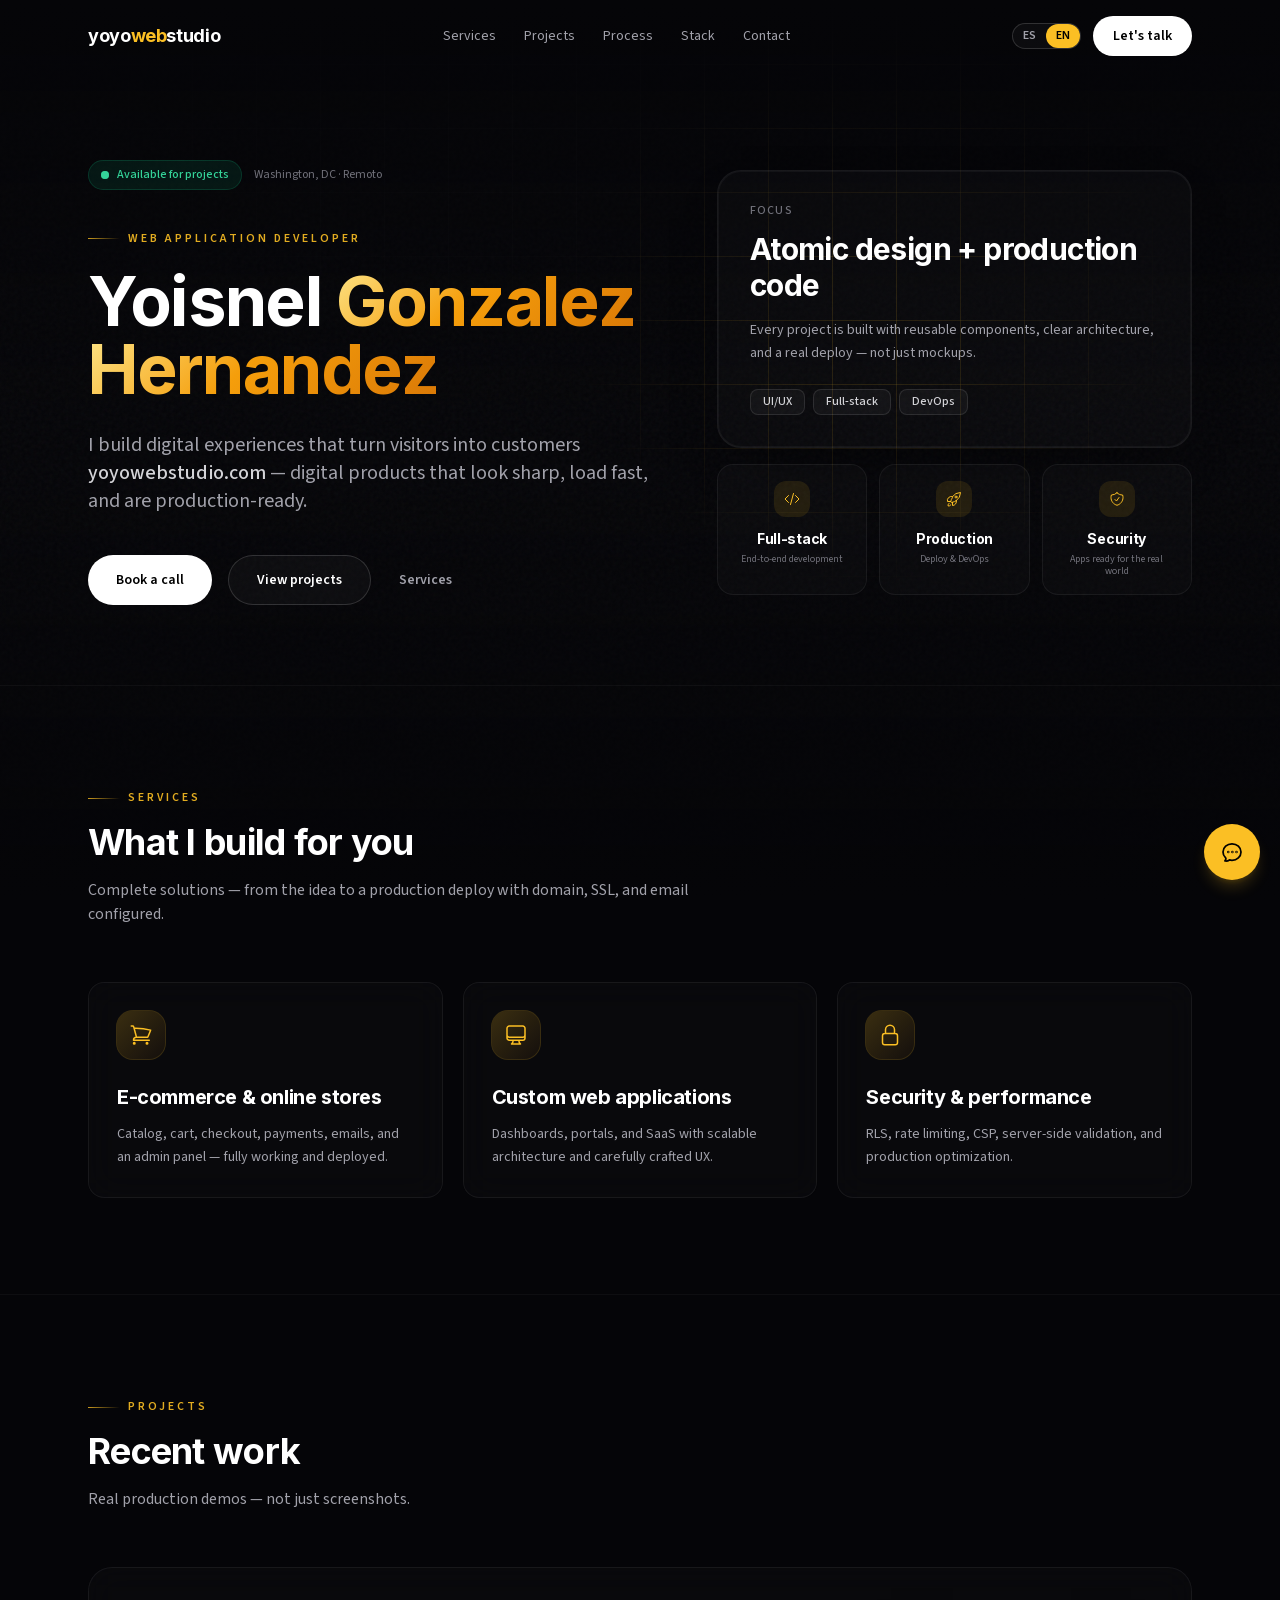
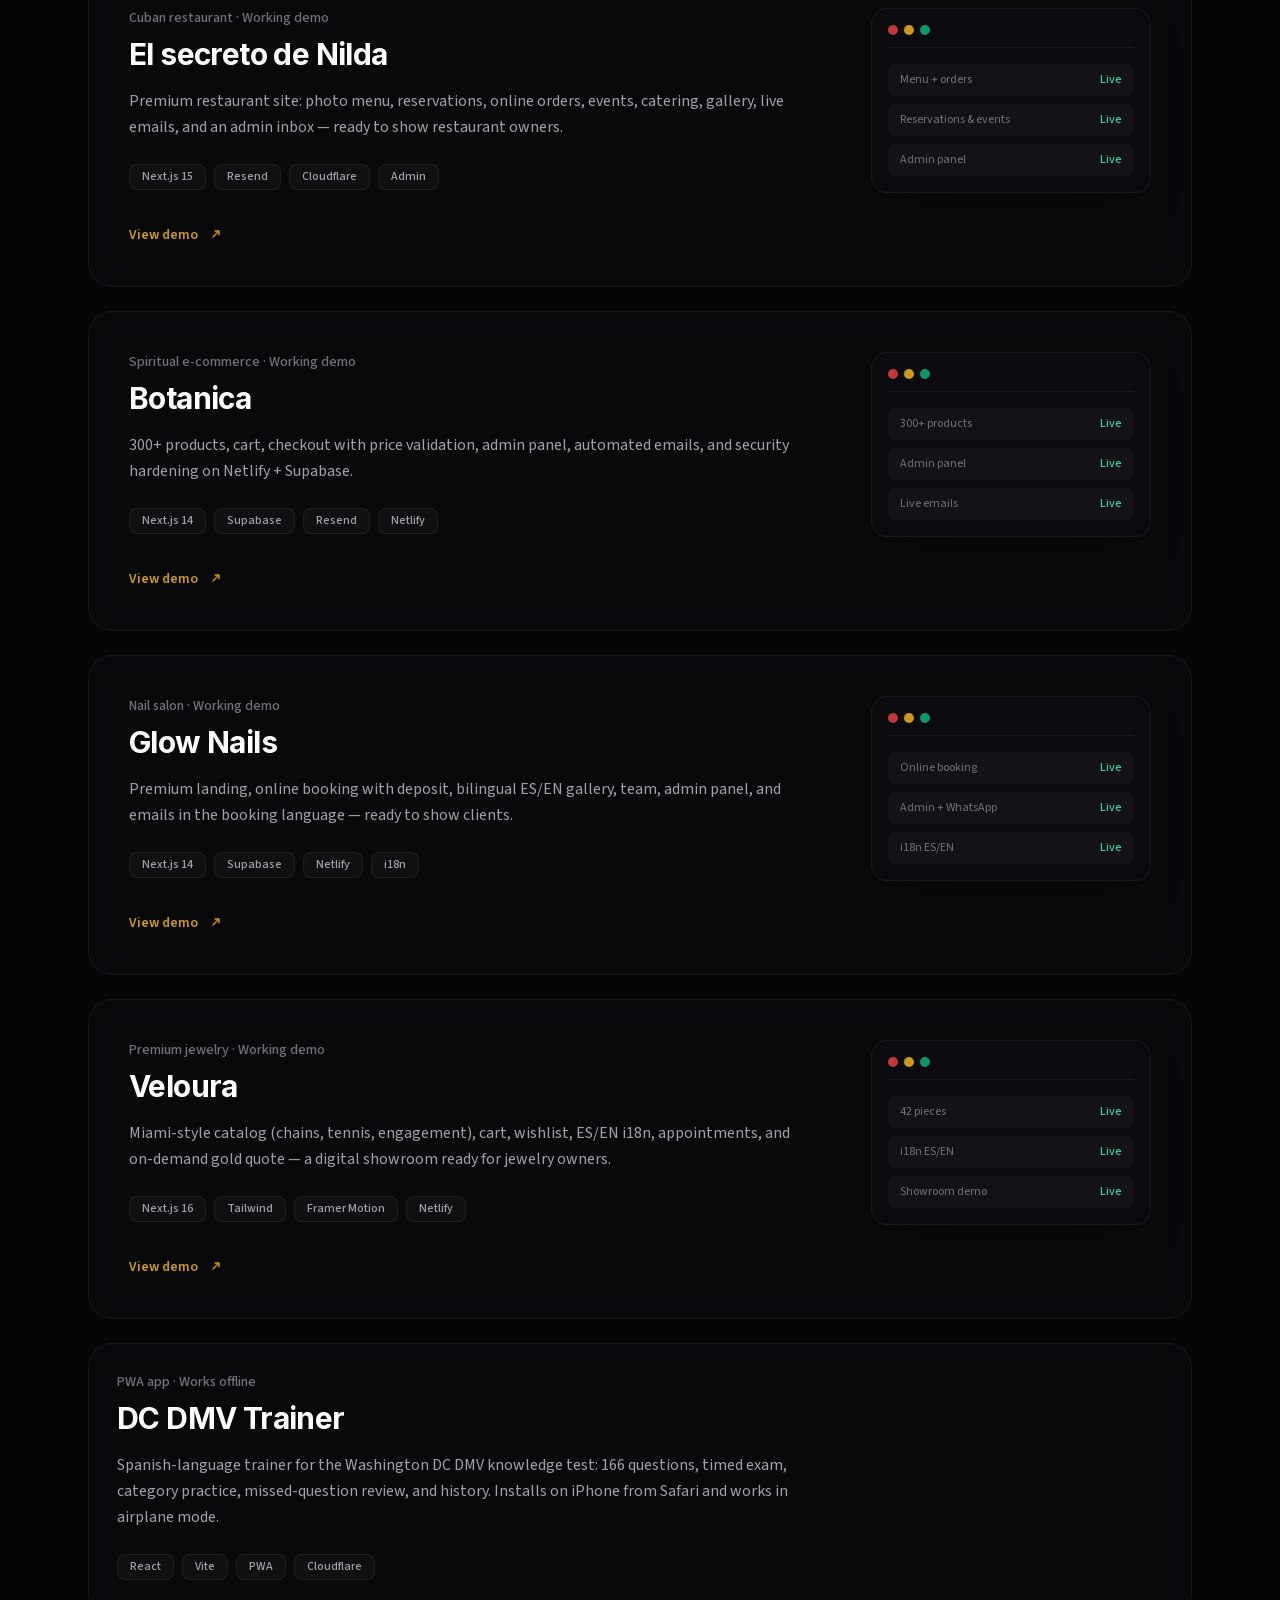
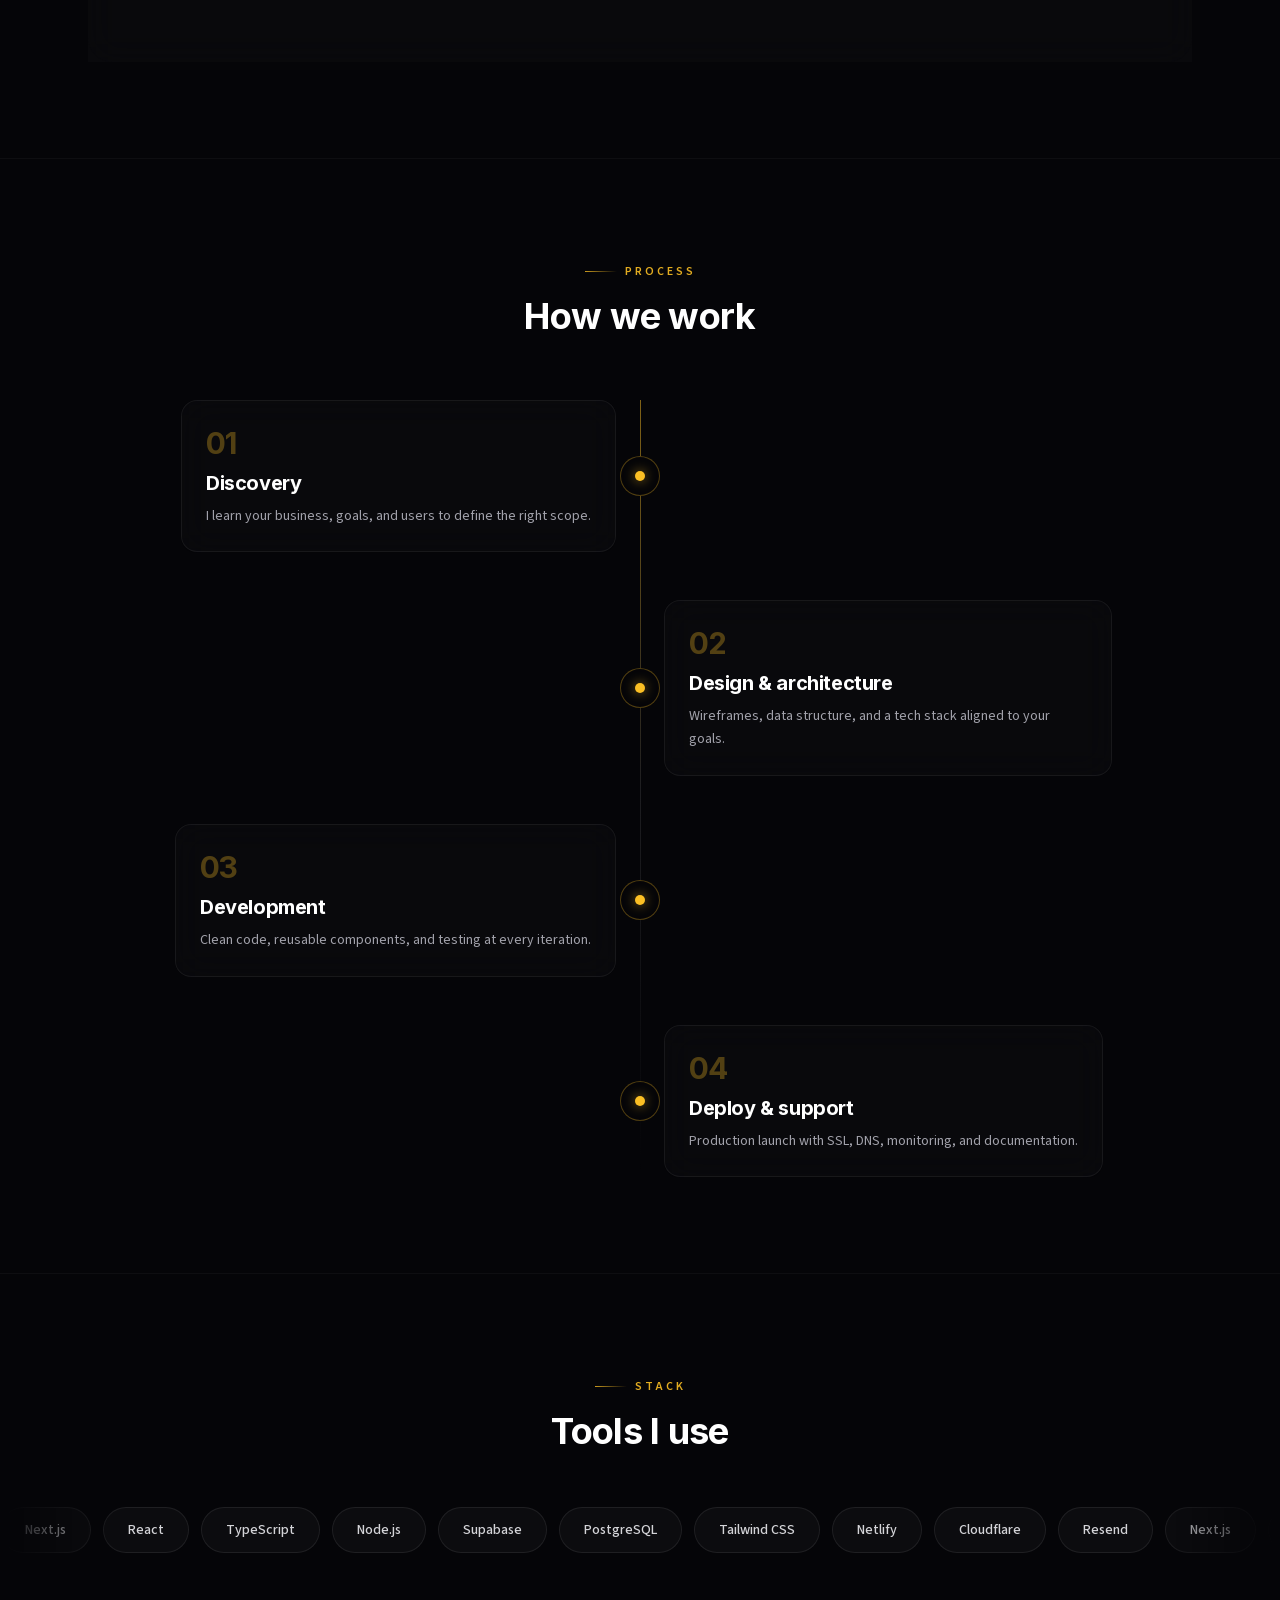
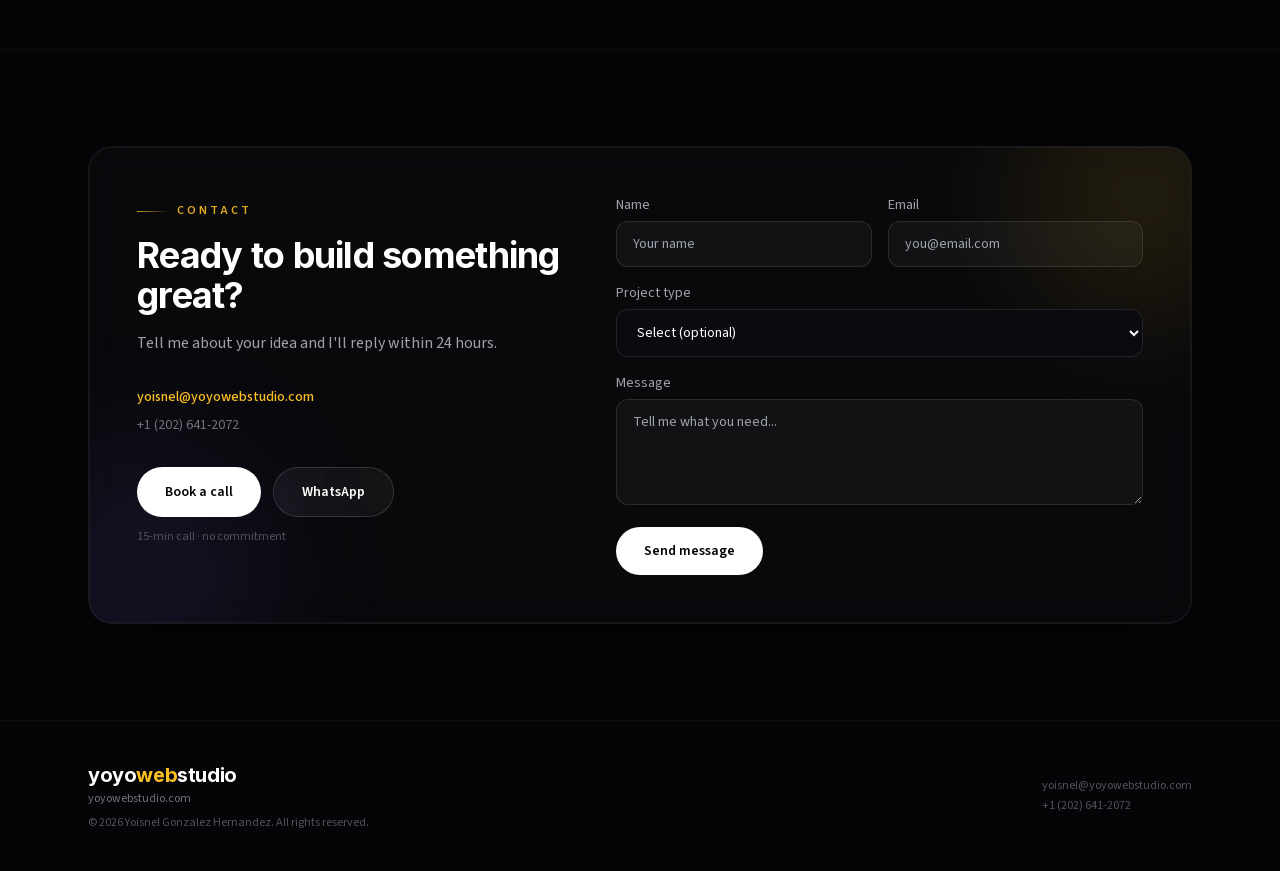
==== commit 0199f1c6: "Deploy 2026-10-06T18:57:11.825Z" ====
--- a/index.html
+++ b/index.html
@@ -1 +1 @@
-<!DOCTYPE html><html lang="es"><head><meta charSet="utf-8"/><meta name="viewport" content="width=device-width, initial-scale=1"/><link rel="preload" href="/_next/static/media/9cf9c6e84ed13b5e-s.p.woff2" as="font" crossorigin="" type="font/woff2"/><link rel="preload" href="/_next/static/media/e4af272ccee01ff0-s.p.woff2" as="font" crossorigin="" type="font/woff2"/><link rel="preload" href="/_next/static/media/eaead17c7dbfcd5d-s.p.woff2" as="font" crossorigin="" type="font/woff2"/><link rel="stylesheet" href="/_next/static/css/98ccd9dd3620dfe3.css" data-precedence="next"/><link rel="preload" as="script" fetchPriority="low" href="/_next/static/chunks/webpack-3e77813394d140cd.js"/><script src="/_next/static/chunks/727e2b4a-e8a0e47ba367f195.js" async=""></script><script src="/_next/static/chunks/281-f198590bcfaa60ec.js" async=""></script><script src="/_next/static/chunks/main-app-1ed81aaee69cf410.js" async=""></script><script src="/_next/static/chunks/790-ef9ad565b15f4874.js" async=""></script><script src="/_next/static/chunks/app/(studio)/page-9528129ee632eb02.js" async=""></script><script src="/_next/static/chunks/app/layout-403692f373281808.js" async=""></script><link rel="preload" href="https://static.cloudflareinsights.com/beacon.min.js" as="script"/><title>YoYo Web Studio — Yoisnel Gonzalez Hernandez</title><meta name="description" content="Construyo experiencias digitales que convierten visitantes en clientes · yoyowebstudio.com"/><link rel="icon" href="/studio-icon.png" type="image/png"/><link rel="apple-touch-icon" href="/apple-touch-icon.png"/><meta name="next-size-adjust"/><script src="/_next/static/chunks/polyfills-42372ed130431b0a.js" noModule=""></script></head><body class="__variable_0a80b4 __variable_1fdbab __variable_f367f3 flex min-h-screen flex-col antialiased"><main class="flex-1"><div class="studio-theme min-h-screen overflow-x-hidden bg-[#050508] text-zinc-100 selection:bg-amber-400/30 selection:text-white"><noscript><style>.studio-theme [data-reveal]{opacity:1!important;transform:none!important}</style></noscript><div class="pointer-events-none fixed inset-0 z-0 overflow-hidden" aria-hidden="true" style="--spot-x:68%;--spot-y:32%"><div class="studio-grid absolute inset-0"></div><div class="studio-spotlight-grid"></div><div class="studio-noise absolute inset-0 opacity-[0.35]"></div><div class="absolute inset-0 bg-gradient-to-b from-[#050508] via-transparent to-[#050508]"></div></div><header class="fixed inset-x-0 top-0 z-50 transition-all duration-500 bg-transparent"><div class="mx-auto flex max-w-6xl items-center justify-between px-6 py-4"><a href="#" class="group" aria-label="YoYo Web Studio"><span class="font-display font-bold tracking-tight text-lg"><span class="text-white">yoyo</span><span class="text-amber-400">web</span><span class="text-white">studio</span></span></a><nav class="hidden items-center gap-1 md:flex"><a href="#servicios" class="rounded-lg px-3 py-2 text-sm text-zinc-400 transition-colors hover:bg-white/5 hover:text-white">Servicios</a><a href="#proyectos" class="rounded-lg px-3 py-2 text-sm text-zinc-400 transition-colors hover:bg-white/5 hover:text-white">Proyectos</a><a href="#proceso" class="rounded-lg px-3 py-2 text-sm text-zinc-400 transition-colors hover:bg-white/5 hover:text-white">Proceso</a><a href="#stack" class="rounded-lg px-3 py-2 text-sm text-zinc-400 transition-colors hover:bg-white/5 hover:text-white">Stack</a><a href="#contacto" class="rounded-lg px-3 py-2 text-sm text-zinc-400 transition-colors hover:bg-white/5 hover:text-white">Contacto</a></nav><div class="flex items-center gap-3"><div class="inline-flex items-center rounded-full border border-white/15 bg-white/[0.03] p-0.5 text-xs font-semibold " role="group" aria-label="Idioma"><button type="button" class="rounded-full bg-amber-400 px-2.5 py-1 text-black" aria-pressed="true">ES</button><button type="button" class="rounded-full px-2.5 py-1 text-zinc-400 transition hover:text-white" aria-pressed="false">EN</button></div><a href="https://wa.me/12026412072" target="_blank" rel="noopener noreferrer" class="studio-btn inline-flex items-center justify-center gap-2 rounded-full px-7 py-3.5 text-sm font-semibold transition-all duration-300 bg-white text-black hover:bg-amber-400 hover:shadow-[0_0_40px_-8px_rgba(251,191,36,0.6)] !px-5 !py-2.5 text-xs md:text-sm">Hablemos</a></div></div></header><section class="relative z-10 mx-auto max-w-6xl px-6 pb-20 pt-32 md:pt-40"><div class="grid items-center gap-12 lg:grid-cols-[1.1fr_0.9fr]"><div><div class="animate-fade-in-up flex flex-wrap items-center gap-3"><span class="studio-status inline-flex items-center gap-2 rounded-full border border-emerald-500/20 bg-emerald-500/10 px-3 py-1.5 text-xs font-medium text-emerald-400"><span class="relative flex h-2 w-2"><span class="absolute inline-flex h-full w-full animate-ping rounded-full bg-emerald-400 opacity-60"></span><span class="relative inline-flex h-2 w-2 rounded-full bg-emerald-400"></span></span>Disponible para proyectos</span><span class="text-xs text-zinc-500">Washington, DC · Remoto</span></div><div class="mt-8 animate-fade-in-up [animation-delay:80ms]"><p class="inline-flex items-center gap-2 text-xs font-semibold uppercase tracking-[0.25em] text-amber-400/90"><span class="h-px w-8 bg-gradient-to-r from-amber-400/80 to-transparent"></span>Desarrollador de Aplicaciones Web</p></div><h1 class="mt-5 animate-fade-in-up font-display text-[2.75rem] font-bold leading-[1.05] tracking-tight text-white sm:text-6xl lg:text-[4.25rem] [animation-delay:120ms]"><span class="block sm:inline">Yoisnel<!-- --> </span><span class="studio-gradient-text block sm:inline">Gonzalez<!-- --> </span><span class="studio-gradient-text block sm:inline">Hernandez<!-- --> </span></h1><p class="mt-7 max-w-xl animate-fade-in-up text-lg leading-relaxed text-zinc-400 md:text-xl [animation-delay:200ms]">Construyo experiencias digitales que convierten visitantes en clientes<!-- --> <span class="font-medium text-zinc-300">yoyowebstudio.com</span> <!-- -->— productos digitales que se ven increíbles, cargan rápido y quedan listos para producción.</p><div class="mt-10 flex flex-wrap gap-4 animate-fade-in-up [animation-delay:280ms]"><a href="https://wa.me/12026412072?text=Hola%20Yoisnel%2C%20quiero%20agendar%20una%20llamada%20de%2015%20minutos%20para%20hablar%20de%20un%20proyecto." target="_blank" rel="noopener noreferrer" class="studio-btn inline-flex items-center justify-center gap-2 rounded-full px-7 py-3.5 text-sm font-semibold transition-all duration-300 bg-white text-black hover:bg-amber-400 hover:shadow-[0_0_40px_-8px_rgba(251,191,36,0.6)] ">Agendar llamada</a><a class="studio-btn inline-flex items-center justify-center gap-2 rounded-full px-7 py-3.5 text-sm font-semibold transition-all duration-300 border border-white/15 bg-white/[0.03] text-white backdrop-blur-sm hover:border-amber-400/40 hover:bg-white/[0.06] " href="#proyectos">Ver proyectos</a><a class="studio-btn inline-flex items-center justify-center gap-2 rounded-full px-7 py-3.5 text-sm font-semibold transition-all duration-300 text-zinc-400 hover:text-white !px-3" href="#servicios">Servicios</a></div></div><div class="studio-bento animate-fade-in-up [animation-delay:350ms]"><div class="studio-card studio-card-glow rounded-3xl p-6 md:p-8"><p class="text-xs font-medium uppercase tracking-widest text-zinc-500">Enfoque</p><p class="mt-3 font-display text-2xl font-bold leading-snug text-white md:text-3xl">Diseño atómico + código de producción</p><p class="mt-4 text-sm leading-relaxed text-zinc-400">Cada proyecto se construye con componentes reutilizables, arquitectura clara y despliegue real — no solo mockups.</p><div class="mt-6 flex flex-wrap gap-2"><span class="rounded-lg border border-white/10 bg-white/[0.04] px-3 py-1 text-xs font-medium text-zinc-300">UI/UX</span><span class="rounded-lg border border-white/10 bg-white/[0.04] px-3 py-1 text-xs font-medium text-zinc-300">Full-stack</span><span class="rounded-lg border border-white/10 bg-white/[0.04] px-3 py-1 text-xs font-medium text-zinc-300">DevOps</span></div></div><div class="mt-4 grid grid-cols-3 gap-3"><div class="studio-card rounded-2xl p-4 text-center"><div class="mx-auto flex h-9 w-9 items-center justify-center rounded-xl bg-amber-400/10 text-amber-400"><svg class="h-4 w-4" fill="none" viewBox="0 0 24 24" stroke="currentColor" stroke-width="1.5"><path stroke-linecap="round" stroke-linejoin="round" d="M17.25 6.75 22.5 12l-5.25 5.25m-10.5 0L1.5 12l5.25-5.25m7.5-3-4.5 16.5"></path></svg></div><p class="mt-3 font-display text-sm font-bold text-white">Full-stack</p><p class="mt-1 text-[10px] leading-tight text-zinc-500">Desarrollo end-to-end</p></div><div class="studio-card rounded-2xl p-4 text-center"><div class="mx-auto flex h-9 w-9 items-center justify-center rounded-xl bg-amber-400/10 text-amber-400"><svg class="h-4 w-4" fill="none" viewBox="0 0 24 24" stroke="currentColor" stroke-width="1.5"><path stroke-linecap="round" stroke-linejoin="round" d="M15.59 14.37a6 6 0 0 1-5.84 7.38v-4.8m5.84-2.58a14.98 14.98 0 0 0 6.16-12.12A14.98 14.98 0 0 0 9.631 8.41m5.96 5.96a14.926 14.926 0 0 1-5.841 2.58m-.119-8.54a6 6 0 0 0-7.381 7.37h4.8m2.581-5.84a14.927 14.927 0 0 0-2.58 5.84m2.699 2.7c-.103.021-.207.041-.311.06a15.09 15.09 0 0 1-2.448-2.448 14.9 14.9 0 0 1 .06-.312m-2.24 2.39a4.493 4.493 0 0 0-1.757 4.306 4.493 4.493 0 0 0 4.306-1.758M16.5 9a1.5 1.5 0 1 1-3 0 1.5 1.5 0 0 1 3 0Z"></path></svg></div><p class="mt-3 font-display text-sm font-bold text-white">Producción</p><p class="mt-1 text-[10px] leading-tight text-zinc-500">Deploy &amp; DevOps</p></div><div class="studio-card rounded-2xl p-4 text-center"><div class="mx-auto flex h-9 w-9 items-center justify-center rounded-xl bg-amber-400/10 text-amber-400"><svg class="h-4 w-4" fill="none" viewBox="0 0 24 24" stroke="currentColor" stroke-width="1.5"><path stroke-linecap="round" stroke-linejoin="round" d="M9 12.75 11.25 15 15 9.75m-3-7.036A11.959 11.959 0 0 1 3.598 6 11.99 11.99 0 0 0 3 9.749c0 5.592 3.824 10.29 9 11.623 5.176-1.332 9-6.03 9-11.622 0-1.31-.21-2.571-.598-3.751h-.152c-3.196 0-6.1-1.248-8.25-3.285Z"></path></svg></div><p class="mt-3 font-display text-sm font-bold text-white">Seguridad</p><p class="mt-1 text-[10px] leading-tight text-zinc-500">Apps listas para el mundo real</p></div></div></div></div></section><section id="servicios" class="relative z-10 border-t border-white/[0.04] py-24"><div class="mx-auto max-w-6xl px-6"><div id="servicios-header" data-reveal="true" class="max-w-2xl transition-all duration-700 translate-y-0 opacity-100"><p class="inline-flex items-center gap-2 text-xs font-semibold uppercase tracking-[0.25em] text-amber-400/90"><span class="h-px w-8 bg-gradient-to-r from-amber-400/80 to-transparent"></span>Servicios</p><h2 class="mt-4 font-display text-3xl font-bold text-white md:text-4xl">Lo que construyo para ti</h2><p class="mt-4 text-zinc-400">Soluciones completas — desde la idea hasta el deploy en producción con dominio, SSL y emails configurados.</p></div><div class="mt-14 grid gap-5 md:grid-cols-3"><article id="service-0" data-reveal="true" class="studio-card studio-card-hover group rounded-2xl p-7 transition-all duration-700 translate-y-0 opacity-100" style="transition-delay:0ms"><div class="flex h-12 w-12 items-center justify-center rounded-2xl bg-gradient-to-br from-amber-400/20 to-amber-600/5 text-amber-400 ring-1 ring-amber-400/20 transition-all group-hover:scale-110 group-hover:ring-amber-400/40"><svg class="h-6 w-6" fill="none" viewBox="0 0 24 24" stroke="currentColor" stroke-width="1.5"><path stroke-linecap="round" stroke-linejoin="round" d="M2.25 3h1.386c.51 0 .955.343 1.087.835l.383 1.437M7.5 14.25a3 3 0 0 0-3 3h15.75m-12.75-3h11.218c1.121-2.3 2.1-4.684 2.924-7.138a60.114 60.114 0 0 0-16.536-1.84M7.5 14.25 5.106 5.272M6 20.25a.75.75 0 1 1-1.5 0 .75.75 0 0 1 1.5 0Zm12.75 0a.75.75 0 1 1-1.5 0 .75.75 0 0 1 1.5 0Z"></path></svg></div><h3 class="mt-6 font-display text-xl font-bold text-white">E-commerce &amp; tiendas online</h3><p class="mt-3 text-sm leading-relaxed text-zinc-400">Catálogo, carrito, checkout, pagos, emails y panel admin — todo funcional y desplegado.</p></article><article id="service-1" data-reveal="true" class="studio-card studio-card-hover group rounded-2xl p-7 transition-all duration-700 translate-y-0 opacity-100" style="transition-delay:80ms"><div class="flex h-12 w-12 items-center justify-center rounded-2xl bg-gradient-to-br from-amber-400/20 to-amber-600/5 text-amber-400 ring-1 ring-amber-400/20 transition-all group-hover:scale-110 group-hover:ring-amber-400/40"><svg class="h-6 w-6" fill="none" viewBox="0 0 24 24" stroke="currentColor" stroke-width="1.5"><path stroke-linecap="round" stroke-linejoin="round" d="M9 17.25v1.007a3 3 0 0 1-.879 2.122L7.5 21h9l-.621-.621A3 3 0 0 1 15 18.257V17.25m6-12V15a2.25 2.25 0 0 1-2.25 2.25H5.25A2.25 2.25 0 0 1 3 15V5.25m18 0A2.25 2.25 0 0 0 18.75 3H5.25A2.25 2.25 0 0 0 3 5.25m18 0V12a2.25 2.25 0 0 1-2.25 2.25H5.25A2.25 2.25 0 0 1 3 12V5.25"></path></svg></div><h3 class="mt-6 font-display text-xl font-bold text-white">Aplicaciones web a medida</h3><p class="mt-3 text-sm leading-relaxed text-zinc-400">Dashboards, portales y SaaS con arquitectura escalable y UX cuidada al detalle.</p></article><article id="service-2" data-reveal="true" class="studio-card studio-card-hover group rounded-2xl p-7 transition-all duration-700 translate-y-0 opacity-100" style="transition-delay:160ms"><div class="flex h-12 w-12 items-center justify-center rounded-2xl bg-gradient-to-br from-amber-400/20 to-amber-600/5 text-amber-400 ring-1 ring-amber-400/20 transition-all group-hover:scale-110 group-hover:ring-amber-400/40"><svg class="h-6 w-6" fill="none" viewBox="0 0 24 24" stroke="currentColor" stroke-width="1.5"><path stroke-linecap="round" stroke-linejoin="round" d="M16.5 10.5V6.75a4.5 4.5 0 1 0-9 0v3.75m-.75 11.25h10.5a2.25 2.25 0 0 0 2.25-2.25v-6.75a2.25 2.25 0 0 0-2.25-2.25H6.75a2.25 2.25 0 0 0-2.25 2.25v6.75a2.25 2.25 0 0 0 2.25 2.25Z"></path></svg></div><h3 class="mt-6 font-display text-xl font-bold text-white">Seguridad &amp; rendimiento</h3><p class="mt-3 text-sm leading-relaxed text-zinc-400">RLS, rate limiting, CSP, validación server-side y optimización para producción.</p></article></div></div></section><section id="proyectos" class="relative z-10 border-t border-white/[0.04] py-24"><div class="mx-auto max-w-6xl px-6"><div id="proyectos-header" data-reveal="true" class="flex flex-col justify-between gap-6 md:flex-row md:items-end transition-all duration-700 translate-y-0 opacity-100"><div class="max-w-2xl"><p class="inline-flex items-center gap-2 text-xs font-semibold uppercase tracking-[0.25em] text-amber-400/90"><span class="h-px w-8 bg-gradient-to-r from-amber-400/80 to-transparent"></span>Proyectos</p><h2 class="mt-4 font-display text-3xl font-bold text-white md:text-4xl">Trabajo reciente</h2><p class="mt-4 text-zinc-400">Demos reales en producción — no solo capturas.</p></div></div><div class="mt-14 space-y-6"><a id="project-0" data-reveal="true" href="https://nilda-demo.yoyowebstudio.com" target="_blank" rel="noopener noreferrer" class="studio-card studio-card-hover group relative block overflow-hidden rounded-3xl transition-all duration-700 translate-y-0 opacity-100 p-8 md:p-10"><div class="studio-card-shine pointer-events-none absolute inset-0 opacity-0 transition-opacity duration-500 group-hover:opacity-100"></div><div class="grid gap-8 lg:grid-cols-[1fr_280px]"><div><p class="text-sm font-medium text-zinc-500">Restaurante cubano · Demo funcional</p><h3 class="mt-2 font-display text-2xl font-bold text-white transition-colors group-hover:text-amber-400 md:text-3xl">El secreto de Nilda</h3><p class="mt-4 max-w-2xl leading-relaxed text-zinc-400">Sitio premium para restaurantes: menú con fotos, reservas, pedidos online, eventos, catering, galería, emails reales y panel admin para gestionar la bandeja — listo para mostrar a dueños de locales.</p><div class="mt-6 flex flex-wrap gap-2"><span class="rounded-lg border border-white/[0.06] bg-white/[0.03] px-3 py-1 text-xs font-medium text-zinc-400">Next.js 15</span><span class="rounded-lg border border-white/[0.06] bg-white/[0.03] px-3 py-1 text-xs font-medium text-zinc-400">Resend</span><span class="rounded-lg border border-white/[0.06] bg-white/[0.03] px-3 py-1 text-xs font-medium text-zinc-400">Cloudflare</span><span class="rounded-lg border border-white/[0.06] bg-white/[0.03] px-3 py-1 text-xs font-medium text-zinc-400">Admin</span></div></div><div class="studio-preview rounded-2xl border border-white/[0.06] bg-[#0a0a0f] p-4"><div class="flex items-center gap-1.5 border-b border-white/[0.06] pb-3"><span class="h-2.5 w-2.5 rounded-full bg-red-500/80"></span><span class="h-2.5 w-2.5 rounded-full bg-amber-400/80"></span><span class="h-2.5 w-2.5 rounded-full bg-emerald-500/80"></span></div><div class="mt-4 space-y-2"><div class="flex items-center justify-between rounded-lg bg-white/[0.03] px-3 py-2 text-xs"><span class="text-zinc-500">Menú + pedidos</span><span class="font-medium text-emerald-400">Live</span></div><div class="flex items-center justify-between rounded-lg bg-white/[0.03] px-3 py-2 text-xs"><span class="text-zinc-500">Reservas &amp; eventos</span><span class="font-medium text-emerald-400">Live</span></div><div class="flex items-center justify-between rounded-lg bg-white/[0.03] px-3 py-2 text-xs"><span class="text-zinc-500">Panel admin</span><span class="font-medium text-emerald-400">Live</span></div></div></div></div><p class="mt-8 inline-flex items-center gap-2 text-sm font-semibold text-amber-400 opacity-80 transition-all group-hover:gap-3 group-hover:opacity-100">Ver demo<svg class="h-4 w-4" fill="none" viewBox="0 0 24 24" stroke="currentColor" stroke-width="2"><path stroke-linecap="round" stroke-linejoin="round" d="M13.5 6H19.5M19.5 6V12M19.5 6L10.5 15"></path></svg></p></a><a id="project-1" data-reveal="true" href="https://botanica-demo.yoyowebstudio.com" target="_blank" rel="noopener noreferrer" class="studio-card studio-card-hover group relative block overflow-hidden rounded-3xl transition-all duration-700 translate-y-0 opacity-100 p-8 md:p-10"><div class="studio-card-shine pointer-events-none absolute inset-0 opacity-0 transition-opacity duration-500 group-hover:opacity-100"></div><div class="grid gap-8 lg:grid-cols-[1fr_280px]"><div><p class="text-sm font-medium text-zinc-500">E-commerce espiritual · Demo funcional</p><h3 class="mt-2 font-display text-2xl font-bold text-white transition-colors group-hover:text-amber-400 md:text-3xl">Botanica</h3><p class="mt-4 max-w-2xl leading-relaxed text-zinc-400">300+ productos, carrito, checkout con validación de precios, panel admin, emails automáticos y hardening de seguridad en Netlify + Supabase.</p><div class="mt-6 flex flex-wrap gap-2"><span class="rounded-lg border border-white/[0.06] bg-white/[0.03] px-3 py-1 text-xs font-medium text-zinc-400">Next.js 14</span><span class="rounded-lg border border-white/[0.06] bg-white/[0.03] px-3 py-1 text-xs font-medium text-zinc-400">Supabase</span><span class="rounded-lg border border-white/[0.06] bg-white/[0.03] px-3 py-1 text-xs font-medium text-zinc-400">Resend</span><span class="rounded-lg border border-white/[0.06] bg-white/[0.03] px-3 py-1 text-xs font-medium text-zinc-400">Netlify</span></div></div><div class="studio-preview rounded-2xl border border-white/[0.06] bg-[#0a0a0f] p-4"><div class="flex items-center gap-1.5 border-b border-white/[0.06] pb-3"><span class="h-2.5 w-2.5 rounded-full bg-red-500/80"></span><span class="h-2.5 w-2.5 rounded-full bg-amber-400/80"></span><span class="h-2.5 w-2.5 rounded-full bg-emerald-500/80"></span></div><div class="mt-4 space-y-2"><div class="flex items-center justify-between rounded-lg bg-white/[0.03] px-3 py-2 text-xs"><span class="text-zinc-500">300+ productos</span><span class="font-medium text-emerald-400">Live</span></div><div class="flex items-center justify-between rounded-lg bg-white/[0.03] px-3 py-2 text-xs"><span class="text-zinc-500">Admin panel</span><span class="font-medium text-emerald-400">Live</span></div><div class="flex items-center justify-between rounded-lg bg-white/[0.03] px-3 py-2 text-xs"><span class="text-zinc-500">Emails en vivo</span><span class="font-medium text-emerald-400">Live</span></div></div></div></div><p class="mt-8 inline-flex items-center gap-2 text-sm font-semibold text-amber-400 opacity-80 transition-all group-hover:gap-3 group-hover:opacity-100">Ver demo<svg class="h-4 w-4" fill="none" viewBox="0 0 24 24" stroke="currentColor" stroke-width="2"><path stroke-linecap="round" stroke-linejoin="round" d="M13.5 6H19.5M19.5 6V12M19.5 6L10.5 15"></path></svg></p></a><a id="project-2" data-reveal="true" href="https://glow-nails-demo.yoyowebstudio.com" target="_blank" rel="noopener noreferrer" class="studio-card studio-card-hover group relative block overflow-hidden rounded-3xl transition-all duration-700 translate-y-0 opacity-100 p-8 md:p-10"><div class="studio-card-shine pointer-events-none absolute inset-0 opacity-0 transition-opacity duration-500 group-hover:opacity-100"></div><div class="grid gap-8 lg:grid-cols-[1fr_280px]"><div><p class="text-sm font-medium text-zinc-500">Salón de uñas · Demo funcional</p><h3 class="mt-2 font-display text-2xl font-bold text-white transition-colors group-hover:text-amber-400 md:text-3xl">Glow Nails</h3><p class="mt-4 max-w-2xl leading-relaxed text-zinc-400">Landing premium, reserva online con depósito, galería bilingüe ES/EN, equipo, panel admin y emails según el idioma de la cita — lista para mostrar a clientes.</p><div class="mt-6 flex flex-wrap gap-2"><span class="rounded-lg border border-white/[0.06] bg-white/[0.03] px-3 py-1 text-xs font-medium text-zinc-400">Next.js 14</span><span class="rounded-lg border border-white/[0.06] bg-white/[0.03] px-3 py-1 text-xs font-medium text-zinc-400">Supabase</span><span class="rounded-lg border border-white/[0.06] bg-white/[0.03] px-3 py-1 text-xs font-medium text-zinc-400">Netlify</span><span class="rounded-lg border border-white/[0.06] bg-white/[0.03] px-3 py-1 text-xs font-medium text-zinc-400">i18n</span></div></div><div class="studio-preview rounded-2xl border border-white/[0.06] bg-[#0a0a0f] p-4"><div class="flex items-center gap-1.5 border-b border-white/[0.06] pb-3"><span class="h-2.5 w-2.5 rounded-full bg-red-500/80"></span><span class="h-2.5 w-2.5 rounded-full bg-amber-400/80"></span><span class="h-2.5 w-2.5 rounded-full bg-emerald-500/80"></span></div><div class="mt-4 space-y-2"><div class="flex items-center justify-between rounded-lg bg-white/[0.03] px-3 py-2 text-xs"><span class="text-zinc-500">Reserva online</span><span class="font-medium text-emerald-400">Live</span></div><div class="flex items-center justify-between rounded-lg bg-white/[0.03] px-3 py-2 text-xs"><span class="text-zinc-500">Admin + WhatsApp</span><span class="font-medium text-emerald-400">Live</span></div><div class="flex items-center justify-between rounded-lg bg-white/[0.03] px-3 py-2 text-xs"><span class="text-zinc-500">i18n ES/EN</span><span class="font-medium text-emerald-400">Live</span></div></div></div></div><p class="mt-8 inline-flex items-center gap-2 text-sm font-semibold text-amber-400 opacity-80 transition-all group-hover:gap-3 group-hover:opacity-100">Ver demo<svg class="h-4 w-4" fill="none" viewBox="0 0 24 24" stroke="currentColor" stroke-width="2"><path stroke-linecap="round" stroke-linejoin="round" d="M13.5 6H19.5M19.5 6V12M19.5 6L10.5 15"></path></svg></p></a><a id="project-3" data-reveal="true" href="https://veloura-demo.yoyowebstudio.com" target="_blank" rel="noopener noreferrer" class="studio-card studio-card-hover group relative block overflow-hidden rounded-3xl transition-all duration-700 translate-y-0 opacity-100 p-8 md:p-10"><div class="studio-card-shine pointer-events-none absolute inset-0 opacity-0 transition-opacity duration-500 group-hover:opacity-100"></div><div class="grid gap-8 lg:grid-cols-[1fr_280px]"><div><p class="text-sm font-medium text-zinc-500">Joyería premium · Demo funcional</p><h3 class="mt-2 font-display text-2xl font-bold text-white transition-colors group-hover:text-amber-400 md:text-3xl">Veloura</h3><p class="mt-4 max-w-2xl leading-relaxed text-zinc-400">Catálogo estilo Miami (cadenas, tennis, compromiso), carrito, wishlist, i18n ES/EN, citas y cotización de oro bajo demanda — showroom digital listo para dueños de joyería.</p><div class="mt-6 flex flex-wrap gap-2"><span class="rounded-lg border border-white/[0.06] bg-white/[0.03] px-3 py-1 text-xs font-medium text-zinc-400">Next.js 16</span><span class="rounded-lg border border-white/[0.06] bg-white/[0.03] px-3 py-1 text-xs font-medium text-zinc-400">Tailwind</span><span class="rounded-lg border border-white/[0.06] bg-white/[0.03] px-3 py-1 text-xs font-medium text-zinc-400">Framer Motion</span><span class="rounded-lg border border-white/[0.06] bg-white/[0.03] px-3 py-1 text-xs font-medium text-zinc-400">Netlify</span></div></div><div class="studio-preview rounded-2xl border border-white/[0.06] bg-[#0a0a0f] p-4"><div class="flex items-center gap-1.5 border-b border-white/[0.06] pb-3"><span class="h-2.5 w-2.5 rounded-full bg-red-500/80"></span><span class="h-2.5 w-2.5 rounded-full bg-amber-400/80"></span><span class="h-2.5 w-2.5 rounded-full bg-emerald-500/80"></span></div><div class="mt-4 space-y-2"><div class="flex items-center justify-between rounded-lg bg-white/[0.03] px-3 py-2 text-xs"><span class="text-zinc-500">42 piezas</span><span class="font-medium text-emerald-400">Live</span></div><div class="flex items-center justify-between rounded-lg bg-white/[0.03] px-3 py-2 text-xs"><span class="text-zinc-500">i18n ES/EN</span><span class="font-medium text-emerald-400">Live</span></div><div class="flex items-center justify-between rounded-lg bg-white/[0.03] px-3 py-2 text-xs"><span class="text-zinc-500">Showroom demo</span><span class="font-medium text-emerald-400">Live</span></div></div></div></div><p class="mt-8 inline-flex items-center gap-2 text-sm font-semibold text-amber-400 opacity-80 transition-all group-hover:gap-3 group-hover:opacity-100">Ver demo<svg class="h-4 w-4" fill="none" viewBox="0 0 24 24" stroke="currentColor" stroke-width="2"><path stroke-linecap="round" stroke-linejoin="round" d="M13.5 6H19.5M19.5 6V12M19.5 6L10.5 15"></path></svg></p></a></div></div></section><section id="proceso" class="relative z-10 border-t border-white/[0.04] py-24"><div class="mx-auto max-w-6xl px-6"><div id="proceso-header" data-reveal="true" class="text-center transition-all duration-700 translate-y-0 opacity-100"><p class="inline-flex items-center gap-2 text-xs font-semibold uppercase tracking-[0.25em] text-amber-400/90"><span class="h-px w-8 bg-gradient-to-r from-amber-400/80 to-transparent"></span>Proceso</p><h2 class="mt-4 font-display text-3xl font-bold text-white md:text-4xl">Cómo trabajamos</h2></div><div class="relative mt-16"><div class="absolute left-[19px] top-0 hidden h-full w-px bg-gradient-to-b from-amber-400/50 via-white/10 to-transparent md:left-1/2 md:block"></div><div class="space-y-8 md:space-y-12"><div id="process-0" data-reveal="true" class="relative flex flex-col gap-4 md:flex-row md:items-center md:gap-0 md:flex-row transition-all duration-700 translate-y-0 opacity-100" style="transition-delay:0ms"><div class="flex-1 pl-12 md:pl-0 md:pr-12 md:text-right"><div class="studio-card rounded-2xl p-6 md:ml-0 md:inline-block md:max-w-md md:text-left"><span class="font-display text-3xl font-bold text-amber-400/30">01</span><h3 class="mt-2 font-display text-xl font-bold text-white">Descubrimiento</h3><p class="mt-2 text-sm leading-relaxed text-zinc-400">Entiendo tu negocio, objetivos y usuarios para definir el alcance correcto.</p></div></div><div class="absolute left-0 flex h-10 w-10 items-center justify-center rounded-full border border-amber-400/30 bg-[#050508] md:left-1/2 md:-translate-x-1/2"><span class="h-2.5 w-2.5 rounded-full bg-amber-400 shadow-[0_0_12px_rgba(251,191,36,0.6)]"></span></div><div class="hidden flex-1 md:block"></div></div><div id="process-1" data-reveal="true" class="relative flex flex-col gap-4 md:flex-row md:items-center md:gap-0 md:flex-row-reverse transition-all duration-700 translate-y-0 opacity-100" style="transition-delay:100ms"><div class="flex-1 pl-12 md:pl-0 md:pl-12"><div class="studio-card rounded-2xl p-6 md:ml-0 md:inline-block md:max-w-md md:text-left"><span class="font-display text-3xl font-bold text-amber-400/30">02</span><h3 class="mt-2 font-display text-xl font-bold text-white">Diseño &amp; arquitectura</h3><p class="mt-2 text-sm leading-relaxed text-zinc-400">Wireframes, estructura de datos y stack técnico alineado a tus metas.</p></div></div><div class="absolute left-0 flex h-10 w-10 items-center justify-center rounded-full border border-amber-400/30 bg-[#050508] md:left-1/2 md:-translate-x-1/2"><span class="h-2.5 w-2.5 rounded-full bg-amber-400 shadow-[0_0_12px_rgba(251,191,36,0.6)]"></span></div><div class="hidden flex-1 md:block"></div></div><div id="process-2" data-reveal="true" class="relative flex flex-col gap-4 md:flex-row md:items-center md:gap-0 md:flex-row transition-all duration-700 translate-y-0 opacity-100" style="transition-delay:200ms"><div class="flex-1 pl-12 md:pl-0 md:pr-12 md:text-right"><div class="studio-card rounded-2xl p-6 md:ml-0 md:inline-block md:max-w-md md:text-left"><span class="font-display text-3xl font-bold text-amber-400/30">03</span><h3 class="mt-2 font-display text-xl font-bold text-white">Desarrollo</h3><p class="mt-2 text-sm leading-relaxed text-zinc-400">Código limpio, componentes reutilizables y pruebas en cada iteración.</p></div></div><div class="absolute left-0 flex h-10 w-10 items-center justify-center rounded-full border border-amber-400/30 bg-[#050508] md:left-1/2 md:-translate-x-1/2"><span class="h-2.5 w-2.5 rounded-full bg-amber-400 shadow-[0_0_12px_rgba(251,191,36,0.6)]"></span></div><div class="hidden flex-1 md:block"></div></div><div id="process-3" data-reveal="true" class="relative flex flex-col gap-4 md:flex-row md:items-center md:gap-0 md:flex-row-reverse transition-all duration-700 translate-y-0 opacity-100" style="transition-delay:300ms"><div class="flex-1 pl-12 md:pl-0 md:pl-12"><div class="studio-card rounded-2xl p-6 md:ml-0 md:inline-block md:max-w-md md:text-left"><span class="font-display text-3xl font-bold text-amber-400/30">04</span><h3 class="mt-2 font-display text-xl font-bold text-white">Deploy &amp; soporte</h3><p class="mt-2 text-sm leading-relaxed text-zinc-400">Lanzamiento en producción con SSL, DNS, monitoreo y documentación.</p></div></div><div class="absolute left-0 flex h-10 w-10 items-center justify-center rounded-full border border-amber-400/30 bg-[#050508] md:left-1/2 md:-translate-x-1/2"><span class="h-2.5 w-2.5 rounded-full bg-amber-400 shadow-[0_0_12px_rgba(251,191,36,0.6)]"></span></div><div class="hidden flex-1 md:block"></div></div></div></div></div></section><section id="stack" class="relative z-10 border-t border-white/[0.04] py-24 overflow-hidden"><div class="mx-auto max-w-6xl px-6"><div id="stack-header" data-reveal="true" class="text-center transition-all duration-700 translate-y-0 opacity-100"><p class="inline-flex items-center gap-2 text-xs font-semibold uppercase tracking-[0.25em] text-amber-400/90"><span class="h-px w-8 bg-gradient-to-r from-amber-400/80 to-transparent"></span>Stack</p><h2 class="mt-4 font-display text-3xl font-bold text-white md:text-4xl">Herramientas que uso</h2></div></div><div id="stack-marquee" data-reveal="true" class="studio-marquee mt-14 transition-all duration-700 opacity-100"><div class="studio-marquee-track"><span class="studio-chip shrink-0 rounded-full px-6 py-3 text-sm font-medium text-zinc-300">Next.js</span><span class="studio-chip shrink-0 rounded-full px-6 py-3 text-sm font-medium text-zinc-300">React</span><span class="studio-chip shrink-0 rounded-full px-6 py-3 text-sm font-medium text-zinc-300">TypeScript</span><span class="studio-chip shrink-0 rounded-full px-6 py-3 text-sm font-medium text-zinc-300">Node.js</span><span class="studio-chip shrink-0 rounded-full px-6 py-3 text-sm font-medium text-zinc-300">Supabase</span><span class="studio-chip shrink-0 rounded-full px-6 py-3 text-sm font-medium text-zinc-300">PostgreSQL</span><span class="studio-chip shrink-0 rounded-full px-6 py-3 text-sm font-medium text-zinc-300">Tailwind CSS</span><span class="studio-chip shrink-0 rounded-full px-6 py-3 text-sm font-medium text-zinc-300">Netlify</span><span class="studio-chip shrink-0 rounded-full px-6 py-3 text-sm font-medium text-zinc-300">Cloudflare</span><span class="studio-chip shrink-0 rounded-full px-6 py-3 text-sm font-medium text-zinc-300">Resend</span><span class="studio-chip shrink-0 rounded-full px-6 py-3 text-sm font-medium text-zinc-300">Next.js</span><span class="studio-chip shrink-0 rounded-full px-6 py-3 text-sm font-medium text-zinc-300">React</span><span class="studio-chip shrink-0 rounded-full px-6 py-3 text-sm font-medium text-zinc-300">TypeScript</span><span class="studio-chip shrink-0 rounded-full px-6 py-3 text-sm font-medium text-zinc-300">Node.js</span><span class="studio-chip shrink-0 rounded-full px-6 py-3 text-sm font-medium text-zinc-300">Supabase</span><span class="studio-chip shrink-0 rounded-full px-6 py-3 text-sm font-medium text-zinc-300">PostgreSQL</span><span class="studio-chip shrink-0 rounded-full px-6 py-3 text-sm font-medium text-zinc-300">Tailwind CSS</span><span class="studio-chip shrink-0 rounded-full px-6 py-3 text-sm font-medium text-zinc-300">Netlify</span><span class="studio-chip shrink-0 rounded-full px-6 py-3 text-sm font-medium text-zinc-300">Cloudflare</span><span class="studio-chip shrink-0 rounded-full px-6 py-3 text-sm font-medium text-zinc-300">Resend</span></div></div></section><section id="contacto" class="relative z-10 border-t border-white/[0.04] py-24"><div class="mx-auto max-w-6xl px-6"><div id="contact-block" data-reveal="true" class="studio-card studio-card-glow relative overflow-hidden rounded-3xl p-8 md:p-12 transition-all duration-700 translate-y-0 opacity-100"><div class="pointer-events-none absolute -right-20 -top-20 h-64 w-64 rounded-full bg-amber-400/10 blur-3xl"></div><div class="pointer-events-none absolute -bottom-20 -left-20 h-64 w-64 rounded-full bg-violet-500/10 blur-3xl"></div><div class="relative grid gap-12 lg:grid-cols-[0.9fr_1.1fr]"><div><p class="inline-flex items-center gap-2 text-xs font-semibold uppercase tracking-[0.25em] text-amber-400/90"><span class="h-px w-8 bg-gradient-to-r from-amber-400/80 to-transparent"></span>Contacto</p><h2 class="mt-4 font-display text-3xl font-bold text-white md:text-4xl">¿Listo para construir algo increíble?</h2><p class="mt-4 max-w-md text-zinc-400">Cuéntame tu idea y te respondo en menos de 24 horas.</p><div class="mt-8 space-y-2 text-sm"><a href="mailto:yoisnel@yoyowebstudio.com" class="block font-medium text-amber-400 transition-colors hover:text-amber-300">yoisnel@yoyowebstudio.com</a><a href="tel:+12026412072" class="block text-zinc-500 transition-colors hover:text-white">+1 (202) 641-2072</a></div><div class="mt-8 flex flex-col gap-3 sm:flex-row sm:flex-wrap"><a href="https://wa.me/12026412072?text=Hola%20Yoisnel%2C%20quiero%20agendar%20una%20llamada%20de%2015%20minutos%20para%20hablar%20de%20un%20proyecto." target="_blank" rel="noopener noreferrer" class="studio-btn inline-flex items-center justify-center gap-2 rounded-full px-7 py-3.5 text-sm font-semibold transition-all duration-300 bg-white text-black hover:bg-amber-400 hover:shadow-[0_0_40px_-8px_rgba(251,191,36,0.6)] ">Agendar llamada</a><a href="https://wa.me/12026412072" target="_blank" rel="noopener noreferrer" class="studio-btn inline-flex items-center justify-center gap-2 rounded-full px-7 py-3.5 text-sm font-semibold transition-all duration-300 border border-white/15 bg-white/[0.03] text-white backdrop-blur-sm hover:border-amber-400/40 hover:bg-white/[0.06] ">WhatsApp</a></div><p class="mt-3 text-xs text-zinc-600">Llamada de 15 min · sin compromiso</p></div><form class="space-y-4 text-left"><div class="grid gap-4 sm:grid-cols-2"><label class="block text-sm"><span class="mb-1.5 block text-zinc-400">Nombre</span><input required="" autoComplete="name" class="w-full rounded-xl border border-white/10 bg-white/[0.04] px-4 py-3 text-white outline-none transition focus:border-amber-400/50" placeholder="Tu nombre" name="name" value=""/></label><label class="block text-sm"><span class="mb-1.5 block text-zinc-400">Email</span><input required="" type="email" autoComplete="email" class="w-full rounded-xl border border-white/10 bg-white/[0.04] px-4 py-3 text-white outline-none transition focus:border-amber-400/50" placeholder="tu@email.com" name="email" value=""/></label></div><label class="block text-sm"><span class="mb-1.5 block text-zinc-400">Tipo de proyecto</span><select name="projectType" class="w-full rounded-xl border border-white/10 bg-[#0a0a0f] px-4 py-3 text-white outline-none transition focus:border-amber-400/50"><option value="" selected="">Selecciona (opcional)</option><option value="landing">Landing / sitio web</option><option value="ecommerce">E-commerce / tienda</option><option value="app">App / dashboard</option><option value="otro">Otro / no estoy seguro</option></select></label><label class="block text-sm"><span class="mb-1.5 block text-zinc-400">Mensaje</span><textarea required="" name="message" rows="4" class="w-full resize-y rounded-xl border border-white/10 bg-white/[0.04] px-4 py-3 text-white outline-none transition focus:border-amber-400/50" placeholder="Cuéntame qué necesitas..."></textarea></label><input type="text" tabindex="-1" autoComplete="off" aria-hidden="true" class="absolute -left-[9999px] h-0 w-0 opacity-0" name="company" value=""/><button type="submit" class="studio-btn inline-flex w-full items-center justify-center rounded-full bg-white px-7 py-3.5 text-sm font-semibold text-black transition-all duration-300 hover:bg-amber-400 disabled:cursor-not-allowed disabled:opacity-60 sm:w-auto">Enviar mensaje</button></form></div></div></div></section><footer class="relative z-10 border-t border-white/[0.04] py-10"><div class="mx-auto flex max-w-6xl flex-col items-center justify-between gap-6 px-6 text-center md:flex-row md:text-left"><div><div><span class="font-display font-bold tracking-tight text-xl"><span class="text-white">yoyo</span><span class="text-amber-400">web</span><span class="text-white">studio</span></span><p class="mt-0.5 text-xs text-zinc-500">yoyowebstudio.com</p></div><p class="mt-2 text-xs text-zinc-600">© <!-- -->2026<!-- --> <!-- -->Yoisnel Gonzalez Hernandez<!-- -->. <!-- -->Todos los derechos reservados.</p></div><div class="text-xs text-zinc-600"><p>yoisnel@yoyowebstudio.com</p><p class="mt-1">+1 (202) 641-2072</p></div></div></footer><div class="fixed bottom-5 right-5 z-[60] flex flex-col items-end gap-3 max-sm:bottom-6"><button type="button" class="flex h-14 w-14 items-center justify-center rounded-full bg-amber-400 text-black shadow-lg shadow-amber-400/20 transition hover:scale-105 hover:bg-amber-300" aria-label="Abrir asistente"><svg class="h-6 w-6" fill="none" viewBox="0 0 24 24" stroke="currentColor" stroke-width="1.75"><path stroke-linecap="round" stroke-linejoin="round" d="M8.625 12a.375.375 0 1 1-.75 0 .375.375 0 0 1 .75 0Zm4.125 0a.375.375 0 1 1-.75 0 .375.375 0 0 1 .75 0Zm4.125 0a.375.375 0 1 1-.75 0 .375.375 0 0 1 .75 0ZM21 12c0 4.556-4.03 8.25-9 8.25a9.76 9.76 0 0 1-2.555-.337A5.972 5.972 0 0 1 5.41 20.97a5.969 5.969 0 0 1-.474-.065 4.48 4.48 0 0 0 .978-2.025c.09-.457-.133-.901-.467-1.226C3.93 16.178 3 14.189 3 12c0-4.556 4.03-8.25 9-8.25s9 3.694 9 8.25Z"></path></svg></button></div></div></main><script src="/_next/static/chunks/webpack-3e77813394d140cd.js" async=""></script><script>(self.__next_f=self.__next_f||[]).push([0]);self.__next_f.push([2,null])</script><script>self.__next_f.push([1,"1:HL[\"/_next/static/media/9cf9c6e84ed13b5e-s.p.woff2\",\"font\",{\"crossOrigin\":\"\",\"type\":\"font/woff2\"}]\n2:HL[\"/_next/static/media/e4af272ccee01ff0-s.p.woff2\",\"font\",{\"crossOrigin\":\"\",\"type\":\"font/woff2\"}]\n3:HL[\"/_next/static/media/eaead17c7dbfcd5d-s.p.woff2\",\"font\",{\"crossOrigin\":\"\",\"type\":\"font/woff2\"}]\n4:HL[\"/_next/static/css/98ccd9dd3620dfe3.css\",\"style\"]\n"])</script><script>self.__next_f.push([1,"5:I[9545,[],\"\"]\n7:I[5280,[],\"ClientPageRoot\"]\n8:I[1807,[\"790\",\"static/chunks/790-ef9ad565b15f4874.js\",\"602\",\"static/chunks/app/(studio)/page-9528129ee632eb02.js\"],\"default\",1]\n9:I[3252,[],\"\"]\na:I[8371,[],\"\"]\nb:I[9451,[\"185\",\"static/chunks/app/layout-403692f373281808.js\"],\"LanguageProvider\"]\nc:I[160,[\"185\",\"static/chunks/app/layout-403692f373281808.js\"],\"\"]\ne:I[4336,[],\"\"]\nf:[]\n"])</script><script>self.__next_f.push([1,"0:[\"$\",\"$L5\",null,{\"buildId\":\"ORvmeRPh7a4rMtK2AsksJ\",\"assetPrefix\":\"\",\"urlParts\":[\"\",\"\"],\"initialTree\":[\"\",{\"children\":[\"(studio)\",{\"children\":[\"__PAGE__\",{}]}]},\"$undefined\",\"$undefined\",true],\"initialSeedData\":[\"\",{\"children\":[\"(studio)\",{\"children\":[\"__PAGE__\",{},[[\"$L6\",[\"$\",\"$L7\",null,{\"props\":{\"params\":{},\"searchParams\":{}},\"Component\":\"$8\"}],null],null],null]},[[null,[\"$\",\"div\",null,{\"className\":\"studio-theme min-h-screen overflow-x-hidden bg-[#050508] text-zinc-100 selection:bg-amber-400/30 selection:text-white\",\"children\":[[\"$\",\"noscript\",null,{\"children\":[\"$\",\"style\",null,{\"children\":\".studio-theme [data-reveal]{opacity:1!important;transform:none!important}\"}]}],[\"$\",\"$L9\",null,{\"parallelRouterKey\":\"children\",\"segmentPath\":[\"children\",\"(studio)\",\"children\"],\"error\":\"$undefined\",\"errorStyles\":\"$undefined\",\"errorScripts\":\"$undefined\",\"template\":[\"$\",\"$La\",null,{}],\"templateStyles\":\"$undefined\",\"templateScripts\":\"$undefined\",\"notFound\":\"$undefined\",\"notFoundStyles\":\"$undefined\"}]]}]],null],null]},[[[[\"$\",\"link\",\"0\",{\"rel\":\"stylesheet\",\"href\":\"/_next/static/css/98ccd9dd3620dfe3.css\",\"precedence\":\"next\",\"crossOrigin\":\"$undefined\"}]],[\"$\",\"html\",null,{\"lang\":\"es\",\"suppressHydrationWarning\":true,\"children\":[\"$\",\"body\",null,{\"className\":\"__variable_0a80b4 __variable_1fdbab __variable_f367f3 flex min-h-screen flex-col antialiased\",\"children\":[[\"$\",\"$Lb\",null,{\"children\":[\"$\",\"main\",null,{\"className\":\"flex-1\",\"children\":[\"$\",\"$L9\",null,{\"parallelRouterKey\":\"children\",\"segmentPath\":[\"children\"],\"error\":\"$undefined\",\"errorStyles\":\"$undefined\",\"errorScripts\":\"$undefined\",\"template\":[\"$\",\"$La\",null,{}],\"templateStyles\":\"$undefined\",\"templateScripts\":\"$undefined\",\"notFound\":[\"$\",\"div\",null,{\"className\":\"studio-theme flex min-h-screen flex-col items-center justify-center bg-[#050508] px-6 text-center text-zinc-100\",\"children\":[[\"$\",\"p\",null,{\"className\":\"text-sm uppercase tracking-[0.3em] text-amber-400\",\"children\":\"404\"}],[\"$\",\"h1\",null,{\"className\":\"mt-4 font-display text-4xl font-bold\",\"children\":\"Página no encontrada\"}],[\"$\",\"a\",null,{\"href\":\"/\",\"className\":\"mt-8 rounded-full bg-white px-7 py-3 text-sm font-semibold text-black hover:bg-amber-400\",\"children\":\"YoYo Web Studio\"}]]}],\"notFoundStyles\":[]}]}]}],[\"$\",\"$Lc\",null,{\"src\":\"https://static.cloudflareinsights.com/beacon.min.js\",\"strategy\":\"afterInteractive\",\"defer\":true,\"data-cf-beacon\":\"{\\\"token\\\":\\\"f5c70dfe0dd846918ca96aea46c50e23\\\"}\"}]]}]}]],null],null],\"couldBeIntercepted\":false,\"initialHead\":[null,\"$Ld\"],\"globalErrorComponent\":\"$e\",\"missingSlots\":\"$Wf\"}]\n"])</script><script>self.__next_f.push([1,"d:[[\"$\",\"meta\",\"0\",{\"name\":\"viewport\",\"content\":\"width=device-width, initial-scale=1\"}],[\"$\",\"meta\",\"1\",{\"charSet\":\"utf-8\"}],[\"$\",\"title\",\"2\",{\"children\":\"YoYo Web Studio — Yoisnel Gonzalez Hernandez\"}],[\"$\",\"meta\",\"3\",{\"name\":\"description\",\"content\":\"Construyo experiencias digitales que convierten visitantes en clientes · yoyowebstudio.com\"}],[\"$\",\"link\",\"4\",{\"rel\":\"icon\",\"href\":\"/studio-icon.png\",\"type\":\"image/png\"}],[\"$\",\"link\",\"5\",{\"rel\":\"apple-touch-icon\",\"href\":\"/apple-touch-icon.png\"}],[\"$\",\"meta\",\"6\",{\"name\":\"next-size-adjust\"}]]\n6:null\n"])</script></body></html>+<!DOCTYPE html><html lang="es"><head><meta charSet="utf-8"/><meta name="viewport" content="width=device-width, initial-scale=1"/><link rel="preload" href="/_next/static/media/692df4da22e71021-s.p.woff2" as="font" crossorigin="" type="font/woff2"/><link rel="preload" href="/_next/static/media/e4af272ccee01ff0-s.p.woff2" as="font" crossorigin="" type="font/woff2"/><link rel="preload" href="/_next/static/media/eaead17c7dbfcd5d-s.p.woff2" as="font" crossorigin="" type="font/woff2"/><link rel="stylesheet" href="/_next/static/css/f8997cb2a692cff3.css" data-precedence="next"/><link rel="preload" as="script" fetchPriority="low" href="/_next/static/chunks/webpack-3e77813394d140cd.js"/><script src="/_next/static/chunks/727e2b4a-e8a0e47ba367f195.js" async=""></script><script src="/_next/static/chunks/281-f198590bcfaa60ec.js" async=""></script><script src="/_next/static/chunks/main-app-1ed81aaee69cf410.js" async=""></script><script src="/_next/static/chunks/790-ef9ad565b15f4874.js" async=""></script><script src="/_next/static/chunks/app/(studio)/page-ead1dfee6eea6688.js" async=""></script><script src="/_next/static/chunks/app/layout-24a6ffd88c378f4a.js" async=""></script><link rel="preload" href="https://static.cloudflareinsights.com/beacon.min.js" as="script"/><title>YoYo Web Studio — Yoisnel Gonzalez Hernandez</title><meta name="description" content="Construyo experiencias digitales que convierten visitantes en clientes · yoyowebstudio.com"/><link rel="icon" href="/studio-icon.png" type="image/png"/><link rel="apple-touch-icon" href="/apple-touch-icon.png"/><meta name="next-size-adjust"/><script src="/_next/static/chunks/polyfills-42372ed130431b0a.js" noModule=""></script></head><body class="__variable_63c8e8 __variable_bea9d5 __variable_d8ebd1 flex min-h-screen flex-col antialiased"><main class="flex-1"><div class="studio-theme min-h-screen overflow-x-hidden bg-[#050508] text-zinc-100 selection:bg-amber-400/30 selection:text-white"><noscript><style>.studio-theme [data-reveal]{opacity:1!important;transform:none!important}</style></noscript><div class="pointer-events-none fixed inset-0 z-0 overflow-hidden" aria-hidden="true" style="--spot-x:68%;--spot-y:32%"><div class="studio-grid absolute inset-0"></div><div class="studio-spotlight-grid"></div><div class="studio-noise absolute inset-0 opacity-[0.35]"></div><div class="absolute inset-0 bg-gradient-to-b from-[#050508] via-transparent to-[#050508]"></div></div><header class="fixed inset-x-0 top-0 z-50 transition-all duration-500 bg-transparent"><div class="mx-auto flex max-w-6xl items-center justify-between px-6 py-4"><a href="#" class="group" aria-label="YoYo Web Studio"><span class="font-display font-bold tracking-tight text-lg"><span class="text-white">yoyo</span><span class="text-amber-400">web</span><span class="text-white">studio</span></span></a><nav class="hidden items-center gap-1 md:flex"><a href="#servicios" class="rounded-lg px-3 py-2 text-sm text-zinc-400 transition-colors hover:bg-white/5 hover:text-white">Servicios</a><a href="#proyectos" class="rounded-lg px-3 py-2 text-sm text-zinc-400 transition-colors hover:bg-white/5 hover:text-white">Proyectos</a><a href="#proceso" class="rounded-lg px-3 py-2 text-sm text-zinc-400 transition-colors hover:bg-white/5 hover:text-white">Proceso</a><a href="#stack" class="rounded-lg px-3 py-2 text-sm text-zinc-400 transition-colors hover:bg-white/5 hover:text-white">Stack</a><a href="#contacto" class="rounded-lg px-3 py-2 text-sm text-zinc-400 transition-colors hover:bg-white/5 hover:text-white">Contacto</a></nav><div class="flex items-center gap-3"><div class="inline-flex items-center rounded-full border border-white/15 bg-white/[0.03] p-0.5 text-xs font-semibold " role="group" aria-label="Idioma"><button type="button" class="rounded-full bg-amber-400 px-2.5 py-1 text-black" aria-pressed="true">ES</button><button type="button" class="rounded-full px-2.5 py-1 text-zinc-400 transition hover:text-white" aria-pressed="false">EN</button></div><a href="https://wa.me/12026412072" target="_blank" rel="noopener noreferrer" class="studio-btn inline-flex items-center justify-center gap-2 rounded-full px-7 py-3.5 text-sm font-semibold transition-all duration-300 bg-white text-black hover:bg-amber-400 hover:shadow-[0_0_40px_-8px_rgba(251,191,36,0.6)] !px-5 !py-2.5 text-xs md:text-sm">Hablemos</a></div></div></header><section class="relative z-10 mx-auto max-w-6xl px-6 pb-20 pt-32 md:pt-40"><div class="grid items-center gap-12 lg:grid-cols-[1.1fr_0.9fr]"><div><div class="animate-fade-in-up flex flex-wrap items-center gap-3"><span class="studio-status inline-flex items-center gap-2 rounded-full border border-emerald-500/20 bg-emerald-500/10 px-3 py-1.5 text-xs font-medium text-emerald-400"><span class="relative flex h-2 w-2"><span class="absolute inline-flex h-full w-full animate-ping rounded-full bg-emerald-400 opacity-60"></span><span class="relative inline-flex h-2 w-2 rounded-full bg-emerald-400"></span></span>Disponible para proyectos</span><span class="text-xs text-zinc-500">Washington, DC · Remoto</span></div><div class="mt-8 animate-fade-in-up [animation-delay:80ms]"><p class="inline-flex items-center gap-2 text-xs font-semibold uppercase tracking-[0.25em] text-amber-400/90"><span class="h-px w-8 bg-gradient-to-r from-amber-400/80 to-transparent"></span>Desarrollador de Aplicaciones Web</p></div><h1 class="mt-5 animate-fade-in-up font-display text-[2.75rem] font-bold leading-[1.05] tracking-tight text-white sm:text-6xl lg:text-[4.25rem] [animation-delay:120ms]"><span class="block sm:inline">Yoisnel<!-- --> </span><span class="studio-gradient-text block sm:inline">Gonzalez<!-- --> </span><span class="studio-gradient-text block sm:inline">Hernandez<!-- --> </span></h1><p class="mt-7 max-w-xl animate-fade-in-up text-lg leading-relaxed text-zinc-400 md:text-xl [animation-delay:200ms]">Construyo experiencias digitales que convierten visitantes en clientes<!-- --> <span class="font-medium text-zinc-300">yoyowebstudio.com</span> <!-- -->— productos digitales que se ven increíbles, cargan rápido y quedan listos para producción.</p><div class="mt-10 flex flex-wrap gap-4 animate-fade-in-up [animation-delay:280ms]"><a href="https://wa.me/12026412072?text=Hola%20Yoisnel%2C%20quiero%20agendar%20una%20llamada%20de%2015%20minutos%20para%20hablar%20de%20un%20proyecto." target="_blank" rel="noopener noreferrer" class="studio-btn inline-flex items-center justify-center gap-2 rounded-full px-7 py-3.5 text-sm font-semibold transition-all duration-300 bg-white text-black hover:bg-amber-400 hover:shadow-[0_0_40px_-8px_rgba(251,191,36,0.6)] ">Agendar llamada</a><a class="studio-btn inline-flex items-center justify-center gap-2 rounded-full px-7 py-3.5 text-sm font-semibold transition-all duration-300 border border-white/15 bg-white/[0.03] text-white backdrop-blur-sm hover:border-amber-400/40 hover:bg-white/[0.06] " href="#proyectos">Ver proyectos</a><a class="studio-btn inline-flex items-center justify-center gap-2 rounded-full px-7 py-3.5 text-sm font-semibold transition-all duration-300 text-zinc-400 hover:text-white !px-3" href="#servicios">Servicios</a></div></div><div class="studio-bento animate-fade-in-up [animation-delay:350ms]"><div class="studio-card studio-card-glow rounded-3xl p-6 md:p-8"><p class="text-xs font-medium uppercase tracking-widest text-zinc-500">Enfoque</p><p class="mt-3 font-display text-2xl font-bold leading-snug text-white md:text-3xl">Diseño atómico + código de producción</p><p class="mt-4 text-sm leading-relaxed text-zinc-400">Cada proyecto se construye con componentes reutilizables, arquitectura clara y despliegue real — no solo mockups.</p><div class="mt-6 flex flex-wrap gap-2"><span class="rounded-lg border border-white/10 bg-white/[0.04] px-3 py-1 text-xs font-medium text-zinc-300">UI/UX</span><span class="rounded-lg border border-white/10 bg-white/[0.04] px-3 py-1 text-xs font-medium text-zinc-300">Full-stack</span><span class="rounded-lg border border-white/10 bg-white/[0.04] px-3 py-1 text-xs font-medium text-zinc-300">DevOps</span></div></div><div class="mt-4 grid grid-cols-3 gap-3"><div class="studio-card rounded-2xl p-4 text-center"><div class="mx-auto flex h-9 w-9 items-center justify-center rounded-xl bg-amber-400/10 text-amber-400"><svg class="h-4 w-4" fill="none" viewBox="0 0 24 24" stroke="currentColor" stroke-width="1.5"><path stroke-linecap="round" stroke-linejoin="round" d="M17.25 6.75 22.5 12l-5.25 5.25m-10.5 0L1.5 12l5.25-5.25m7.5-3-4.5 16.5"></path></svg></div><p class="mt-3 font-display text-sm font-bold text-white">Full-stack</p><p class="mt-1 text-[10px] leading-tight text-zinc-500">Desarrollo end-to-end</p></div><div class="studio-card rounded-2xl p-4 text-center"><div class="mx-auto flex h-9 w-9 items-center justify-center rounded-xl bg-amber-400/10 text-amber-400"><svg class="h-4 w-4" fill="none" viewBox="0 0 24 24" stroke="currentColor" stroke-width="1.5"><path stroke-linecap="round" stroke-linejoin="round" d="M15.59 14.37a6 6 0 0 1-5.84 7.38v-4.8m5.84-2.58a14.98 14.98 0 0 0 6.16-12.12A14.98 14.98 0 0 0 9.631 8.41m5.96 5.96a14.926 14.926 0 0 1-5.841 2.58m-.119-8.54a6 6 0 0 0-7.381 7.37h4.8m2.581-5.84a14.927 14.927 0 0 0-2.58 5.84m2.699 2.7c-.103.021-.207.041-.311.06a15.09 15.09 0 0 1-2.448-2.448 14.9 14.9 0 0 1 .06-.312m-2.24 2.39a4.493 4.493 0 0 0-1.757 4.306 4.493 4.493 0 0 0 4.306-1.758M16.5 9a1.5 1.5 0 1 1-3 0 1.5 1.5 0 0 1 3 0Z"></path></svg></div><p class="mt-3 font-display text-sm font-bold text-white">Producción</p><p class="mt-1 text-[10px] leading-tight text-zinc-500">Deploy &amp; DevOps</p></div><div class="studio-card rounded-2xl p-4 text-center"><div class="mx-auto flex h-9 w-9 items-center justify-center rounded-xl bg-amber-400/10 text-amber-400"><svg class="h-4 w-4" fill="none" viewBox="0 0 24 24" stroke="currentColor" stroke-width="1.5"><path stroke-linecap="round" stroke-linejoin="round" d="M9 12.75 11.25 15 15 9.75m-3-7.036A11.959 11.959 0 0 1 3.598 6 11.99 11.99 0 0 0 3 9.749c0 5.592 3.824 10.29 9 11.623 5.176-1.332 9-6.03 9-11.622 0-1.31-.21-2.571-.598-3.751h-.152c-3.196 0-6.1-1.248-8.25-3.285Z"></path></svg></div><p class="mt-3 font-display text-sm font-bold text-white">Seguridad</p><p class="mt-1 text-[10px] leading-tight text-zinc-500">Apps listas para el mundo real</p></div></div></div></div></section><section id="servicios" class="relative z-10 border-t border-white/[0.04] py-24"><div class="mx-auto max-w-6xl px-6"><div id="servicios-header" data-reveal="true" class="max-w-2xl transition-all duration-700 translate-y-0 opacity-100"><p class="inline-flex items-center gap-2 text-xs font-semibold uppercase tracking-[0.25em] text-amber-400/90"><span class="h-px w-8 bg-gradient-to-r from-amber-400/80 to-transparent"></span>Servicios</p><h2 class="mt-4 font-display text-3xl font-bold text-white md:text-4xl">Lo que construyo para ti</h2><p class="mt-4 text-zinc-400">Soluciones completas — desde la idea hasta el deploy en producción con dominio, SSL y emails configurados.</p></div><div class="mt-14 grid gap-5 md:grid-cols-3"><article id="service-0" data-reveal="true" class="studio-card studio-card-hover group rounded-2xl p-7 transition-all duration-700 translate-y-0 opacity-100" style="transition-delay:0ms"><div class="flex h-12 w-12 items-center justify-center rounded-2xl bg-gradient-to-br from-amber-400/20 to-amber-600/5 text-amber-400 ring-1 ring-amber-400/20 transition-all group-hover:scale-110 group-hover:ring-amber-400/40"><svg class="h-6 w-6" fill="none" viewBox="0 0 24 24" stroke="currentColor" stroke-width="1.5"><path stroke-linecap="round" stroke-linejoin="round" d="M2.25 3h1.386c.51 0 .955.343 1.087.835l.383 1.437M7.5 14.25a3 3 0 0 0-3 3h15.75m-12.75-3h11.218c1.121-2.3 2.1-4.684 2.924-7.138a60.114 60.114 0 0 0-16.536-1.84M7.5 14.25 5.106 5.272M6 20.25a.75.75 0 1 1-1.5 0 .75.75 0 0 1 1.5 0Zm12.75 0a.75.75 0 1 1-1.5 0 .75.75 0 0 1 1.5 0Z"></path></svg></div><h3 class="mt-6 font-display text-xl font-bold text-white">E-commerce &amp; tiendas online</h3><p class="mt-3 text-sm leading-relaxed text-zinc-400">Catálogo, carrito, checkout, pagos, emails y panel admin — todo funcional y desplegado.</p></article><article id="service-1" data-reveal="true" class="studio-card studio-card-hover group rounded-2xl p-7 transition-all duration-700 translate-y-0 opacity-100" style="transition-delay:80ms"><div class="flex h-12 w-12 items-center justify-center rounded-2xl bg-gradient-to-br from-amber-400/20 to-amber-600/5 text-amber-400 ring-1 ring-amber-400/20 transition-all group-hover:scale-110 group-hover:ring-amber-400/40"><svg class="h-6 w-6" fill="none" viewBox="0 0 24 24" stroke="currentColor" stroke-width="1.5"><path stroke-linecap="round" stroke-linejoin="round" d="M9 17.25v1.007a3 3 0 0 1-.879 2.122L7.5 21h9l-.621-.621A3 3 0 0 1 15 18.257V17.25m6-12V15a2.25 2.25 0 0 1-2.25 2.25H5.25A2.25 2.25 0 0 1 3 15V5.25m18 0A2.25 2.25 0 0 0 18.75 3H5.25A2.25 2.25 0 0 0 3 5.25m18 0V12a2.25 2.25 0 0 1-2.25 2.25H5.25A2.25 2.25 0 0 1 3 12V5.25"></path></svg></div><h3 class="mt-6 font-display text-xl font-bold text-white">Aplicaciones web a medida</h3><p class="mt-3 text-sm leading-relaxed text-zinc-400">Dashboards, portales y SaaS con arquitectura escalable y UX cuidada al detalle.</p></article><article id="service-2" data-reveal="true" class="studio-card studio-card-hover group rounded-2xl p-7 transition-all duration-700 translate-y-0 opacity-100" style="transition-delay:160ms"><div class="flex h-12 w-12 items-center justify-center rounded-2xl bg-gradient-to-br from-amber-400/20 to-amber-600/5 text-amber-400 ring-1 ring-amber-400/20 transition-all group-hover:scale-110 group-hover:ring-amber-400/40"><svg class="h-6 w-6" fill="none" viewBox="0 0 24 24" stroke="currentColor" stroke-width="1.5"><path stroke-linecap="round" stroke-linejoin="round" d="M16.5 10.5V6.75a4.5 4.5 0 1 0-9 0v3.75m-.75 11.25h10.5a2.25 2.25 0 0 0 2.25-2.25v-6.75a2.25 2.25 0 0 0-2.25-2.25H6.75a2.25 2.25 0 0 0-2.25 2.25v6.75a2.25 2.25 0 0 0 2.25 2.25Z"></path></svg></div><h3 class="mt-6 font-display text-xl font-bold text-white">Seguridad &amp; rendimiento</h3><p class="mt-3 text-sm leading-relaxed text-zinc-400">RLS, rate limiting, CSP, validación server-side y optimización para producción.</p></article></div></div></section><section id="proyectos" class="relative z-10 border-t border-white/[0.04] py-24"><div class="mx-auto max-w-6xl px-6"><div id="proyectos-header" data-reveal="true" class="flex flex-col justify-between gap-6 md:flex-row md:items-end transition-all duration-700 translate-y-0 opacity-100"><div class="max-w-2xl"><p class="inline-flex items-center gap-2 text-xs font-semibold uppercase tracking-[0.25em] text-amber-400/90"><span class="h-px w-8 bg-gradient-to-r from-amber-400/80 to-transparent"></span>Proyectos</p><h2 class="mt-4 font-display text-3xl font-bold text-white md:text-4xl">Trabajo reciente</h2><p class="mt-4 text-zinc-400">Demos reales en producción — no solo capturas.</p></div></div><div class="mt-14 space-y-6"><a id="project-0" data-reveal="true" href="https://nilda-demo.yoyowebstudio.com" target="_blank" rel="noopener noreferrer" class="studio-card studio-card-hover group relative block overflow-hidden rounded-3xl transition-all duration-700 translate-y-0 opacity-100 p-8 md:p-10"><div class="studio-card-shine pointer-events-none absolute inset-0 opacity-0 transition-opacity duration-500 group-hover:opacity-100"></div><div class="grid gap-8 lg:grid-cols-[1fr_280px]"><div><p class="text-sm font-medium text-zinc-500">Restaurante cubano · Demo funcional</p><h3 class="mt-2 font-display text-2xl font-bold text-white transition-colors group-hover:text-amber-400 md:text-3xl">El secreto de Nilda</h3><p class="mt-4 max-w-2xl leading-relaxed text-zinc-400">Sitio premium para restaurantes: menú con fotos, reservas, pedidos online, eventos, catering, galería, emails reales y panel admin para gestionar la bandeja — listo para mostrar a dueños de locales.</p><div class="mt-6 flex flex-wrap gap-2"><span class="rounded-lg border border-white/[0.06] bg-white/[0.03] px-3 py-1 text-xs font-medium text-zinc-400">Next.js 15</span><span class="rounded-lg border border-white/[0.06] bg-white/[0.03] px-3 py-1 text-xs font-medium text-zinc-400">Resend</span><span class="rounded-lg border border-white/[0.06] bg-white/[0.03] px-3 py-1 text-xs font-medium text-zinc-400">Cloudflare</span><span class="rounded-lg border border-white/[0.06] bg-white/[0.03] px-3 py-1 text-xs font-medium text-zinc-400">Admin</span></div></div><div class="studio-preview rounded-2xl border border-white/[0.06] bg-[#0a0a0f] p-4"><div class="flex items-center gap-1.5 border-b border-white/[0.06] pb-3"><span class="h-2.5 w-2.5 rounded-full bg-red-500/80"></span><span class="h-2.5 w-2.5 rounded-full bg-amber-400/80"></span><span class="h-2.5 w-2.5 rounded-full bg-emerald-500/80"></span></div><div class="mt-4 space-y-2"><div class="flex items-center justify-between rounded-lg bg-white/[0.03] px-3 py-2 text-xs"><span class="text-zinc-500">Menú + pedidos</span><span class="font-medium text-emerald-400">Live</span></div><div class="flex items-center justify-between rounded-lg bg-white/[0.03] px-3 py-2 text-xs"><span class="text-zinc-500">Reservas &amp; eventos</span><span class="font-medium text-emerald-400">Live</span></div><div class="flex items-center justify-between rounded-lg bg-white/[0.03] px-3 py-2 text-xs"><span class="text-zinc-500">Panel admin</span><span class="font-medium text-emerald-400">Live</span></div></div></div></div><p class="mt-8 inline-flex items-center gap-2 text-sm font-semibold text-amber-400 opacity-80 transition-all group-hover:gap-3 group-hover:opacity-100">Ver demo<svg class="h-4 w-4" fill="none" viewBox="0 0 24 24" stroke="currentColor" stroke-width="2"><path stroke-linecap="round" stroke-linejoin="round" d="M13.5 6H19.5M19.5 6V12M19.5 6L10.5 15"></path></svg></p></a><a id="project-1" data-reveal="true" href="https://botanica-demo.yoyowebstudio.com" target="_blank" rel="noopener noreferrer" class="studio-card studio-card-hover group relative block overflow-hidden rounded-3xl transition-all duration-700 translate-y-0 opacity-100 p-8 md:p-10"><div class="studio-card-shine pointer-events-none absolute inset-0 opacity-0 transition-opacity duration-500 group-hover:opacity-100"></div><div class="grid gap-8 lg:grid-cols-[1fr_280px]"><div><p class="text-sm font-medium text-zinc-500">E-commerce espiritual · Demo funcional</p><h3 class="mt-2 font-display text-2xl font-bold text-white transition-colors group-hover:text-amber-400 md:text-3xl">Botanica</h3><p class="mt-4 max-w-2xl leading-relaxed text-zinc-400">300+ productos, carrito, checkout con validación de precios, panel admin, emails automáticos y hardening de seguridad en Netlify + Supabase.</p><div class="mt-6 flex flex-wrap gap-2"><span class="rounded-lg border border-white/[0.06] bg-white/[0.03] px-3 py-1 text-xs font-medium text-zinc-400">Next.js 14</span><span class="rounded-lg border border-white/[0.06] bg-white/[0.03] px-3 py-1 text-xs font-medium text-zinc-400">Supabase</span><span class="rounded-lg border border-white/[0.06] bg-white/[0.03] px-3 py-1 text-xs font-medium text-zinc-400">Resend</span><span class="rounded-lg border border-white/[0.06] bg-white/[0.03] px-3 py-1 text-xs font-medium text-zinc-400">Netlify</span></div></div><div class="studio-preview rounded-2xl border border-white/[0.06] bg-[#0a0a0f] p-4"><div class="flex items-center gap-1.5 border-b border-white/[0.06] pb-3"><span class="h-2.5 w-2.5 rounded-full bg-red-500/80"></span><span class="h-2.5 w-2.5 rounded-full bg-amber-400/80"></span><span class="h-2.5 w-2.5 rounded-full bg-emerald-500/80"></span></div><div class="mt-4 space-y-2"><div class="flex items-center justify-between rounded-lg bg-white/[0.03] px-3 py-2 text-xs"><span class="text-zinc-500">300+ productos</span><span class="font-medium text-emerald-400">Live</span></div><div class="flex items-center justify-between rounded-lg bg-white/[0.03] px-3 py-2 text-xs"><span class="text-zinc-500">Admin panel</span><span class="font-medium text-emerald-400">Live</span></div><div class="flex items-center justify-between rounded-lg bg-white/[0.03] px-3 py-2 text-xs"><span class="text-zinc-500">Emails en vivo</span><span class="font-medium text-emerald-400">Live</span></div></div></div></div><p class="mt-8 inline-flex items-center gap-2 text-sm font-semibold text-amber-400 opacity-80 transition-all group-hover:gap-3 group-hover:opacity-100">Ver demo<svg class="h-4 w-4" fill="none" viewBox="0 0 24 24" stroke="currentColor" stroke-width="2"><path stroke-linecap="round" stroke-linejoin="round" d="M13.5 6H19.5M19.5 6V12M19.5 6L10.5 15"></path></svg></p></a><a id="project-2" data-reveal="true" href="https://glow-nails-demo.yoyowebstudio.com" target="_blank" rel="noopener noreferrer" class="studio-card studio-card-hover group relative block overflow-hidden rounded-3xl transition-all duration-700 translate-y-0 opacity-100 p-8 md:p-10"><div class="studio-card-shine pointer-events-none absolute inset-0 opacity-0 transition-opacity duration-500 group-hover:opacity-100"></div><div class="grid gap-8 lg:grid-cols-[1fr_280px]"><div><p class="text-sm font-medium text-zinc-500">Salón de uñas · Demo funcional</p><h3 class="mt-2 font-display text-2xl font-bold text-white transition-colors group-hover:text-amber-400 md:text-3xl">Glow Nails</h3><p class="mt-4 max-w-2xl leading-relaxed text-zinc-400">Landing premium, reserva online con depósito, galería bilingüe ES/EN, equipo, panel admin y emails según el idioma de la cita — lista para mostrar a clientes.</p><div class="mt-6 flex flex-wrap gap-2"><span class="rounded-lg border border-white/[0.06] bg-white/[0.03] px-3 py-1 text-xs font-medium text-zinc-400">Next.js 14</span><span class="rounded-lg border border-white/[0.06] bg-white/[0.03] px-3 py-1 text-xs font-medium text-zinc-400">Supabase</span><span class="rounded-lg border border-white/[0.06] bg-white/[0.03] px-3 py-1 text-xs font-medium text-zinc-400">Netlify</span><span class="rounded-lg border border-white/[0.06] bg-white/[0.03] px-3 py-1 text-xs font-medium text-zinc-400">i18n</span></div></div><div class="studio-preview rounded-2xl border border-white/[0.06] bg-[#0a0a0f] p-4"><div class="flex items-center gap-1.5 border-b border-white/[0.06] pb-3"><span class="h-2.5 w-2.5 rounded-full bg-red-500/80"></span><span class="h-2.5 w-2.5 rounded-full bg-amber-400/80"></span><span class="h-2.5 w-2.5 rounded-full bg-emerald-500/80"></span></div><div class="mt-4 space-y-2"><div class="flex items-center justify-between rounded-lg bg-white/[0.03] px-3 py-2 text-xs"><span class="text-zinc-500">Reserva online</span><span class="font-medium text-emerald-400">Live</span></div><div class="flex items-center justify-between rounded-lg bg-white/[0.03] px-3 py-2 text-xs"><span class="text-zinc-500">Admin + WhatsApp</span><span class="font-medium text-emerald-400">Live</span></div><div class="flex items-center justify-between rounded-lg bg-white/[0.03] px-3 py-2 text-xs"><span class="text-zinc-500">i18n ES/EN</span><span class="font-medium text-emerald-400">Live</span></div></div></div></div><p class="mt-8 inline-flex items-center gap-2 text-sm font-semibold text-amber-400 opacity-80 transition-all group-hover:gap-3 group-hover:opacity-100">Ver demo<svg class="h-4 w-4" fill="none" viewBox="0 0 24 24" stroke="currentColor" stroke-width="2"><path stroke-linecap="round" stroke-linejoin="round" d="M13.5 6H19.5M19.5 6V12M19.5 6L10.5 15"></path></svg></p></a><a id="project-3" data-reveal="true" href="https://veloura-demo.yoyowebstudio.com" target="_blank" rel="noopener noreferrer" class="studio-card studio-card-hover group relative block overflow-hidden rounded-3xl transition-all duration-700 translate-y-0 opacity-100 p-8 md:p-10"><div class="studio-card-shine pointer-events-none absolute inset-0 opacity-0 transition-opacity duration-500 group-hover:opacity-100"></div><div class="grid gap-8 lg:grid-cols-[1fr_280px]"><div><p class="text-sm font-medium text-zinc-500">Joyería premium · Demo funcional</p><h3 class="mt-2 font-display text-2xl font-bold text-white transition-colors group-hover:text-amber-400 md:text-3xl">Veloura</h3><p class="mt-4 max-w-2xl leading-relaxed text-zinc-400">Catálogo estilo Miami (cadenas, tennis, compromiso), carrito, wishlist, i18n ES/EN, citas y cotización de oro bajo demanda — showroom digital listo para dueños de joyería.</p><div class="mt-6 flex flex-wrap gap-2"><span class="rounded-lg border border-white/[0.06] bg-white/[0.03] px-3 py-1 text-xs font-medium text-zinc-400">Next.js 16</span><span class="rounded-lg border border-white/[0.06] bg-white/[0.03] px-3 py-1 text-xs font-medium text-zinc-400">Tailwind</span><span class="rounded-lg border border-white/[0.06] bg-white/[0.03] px-3 py-1 text-xs font-medium text-zinc-400">Framer Motion</span><span class="rounded-lg border border-white/[0.06] bg-white/[0.03] px-3 py-1 text-xs font-medium text-zinc-400">Netlify</span></div></div><div class="studio-preview rounded-2xl border border-white/[0.06] bg-[#0a0a0f] p-4"><div class="flex items-center gap-1.5 border-b border-white/[0.06] pb-3"><span class="h-2.5 w-2.5 rounded-full bg-red-500/80"></span><span class="h-2.5 w-2.5 rounded-full bg-amber-400/80"></span><span class="h-2.5 w-2.5 rounded-full bg-emerald-500/80"></span></div><div class="mt-4 space-y-2"><div class="flex items-center justify-between rounded-lg bg-white/[0.03] px-3 py-2 text-xs"><span class="text-zinc-500">42 piezas</span><span class="font-medium text-emerald-400">Live</span></div><div class="flex items-center justify-between rounded-lg bg-white/[0.03] px-3 py-2 text-xs"><span class="text-zinc-500">i18n ES/EN</span><span class="font-medium text-emerald-400">Live</span></div><div class="flex items-center justify-between rounded-lg bg-white/[0.03] px-3 py-2 text-xs"><span class="text-zinc-500">Showroom demo</span><span class="font-medium text-emerald-400">Live</span></div></div></div></div><p class="mt-8 inline-flex items-center gap-2 text-sm font-semibold text-amber-400 opacity-80 transition-all group-hover:gap-3 group-hover:opacity-100">Ver demo<svg class="h-4 w-4" fill="none" viewBox="0 0 24 24" stroke="currentColor" stroke-width="2"><path stroke-linecap="round" stroke-linejoin="round" d="M13.5 6H19.5M19.5 6V12M19.5 6L10.5 15"></path></svg></p></a><a id="project-4" data-reveal="true" href="https://dmv.yoyowebstudio.com" target="_blank" rel="noopener noreferrer" class="studio-card studio-card-hover group relative block overflow-hidden rounded-3xl transition-all duration-700 translate-y-0 opacity-100 p-7"><div class="studio-card-shine pointer-events-none absolute inset-0 opacity-0 transition-opacity duration-500 group-hover:opacity-100"></div><div class="grid gap-8 "><div><p class="text-sm font-medium text-zinc-500">App PWA · Funciona sin internet</p><h3 class="mt-2 font-display text-2xl font-bold text-white transition-colors group-hover:text-amber-400 md:text-3xl">DC DMV Trainer</h3><p class="mt-4 max-w-2xl leading-relaxed text-zinc-400">Entrenador en español para el examen teórico del DMV de Washington DC: 166 preguntas, examen cronometrado, práctica por categoría, repaso de fallos e historial. Se instala en el iPhone desde Safari y funciona en modo avión.</p><div class="mt-6 flex flex-wrap gap-2"><span class="rounded-lg border border-white/[0.06] bg-white/[0.03] px-3 py-1 text-xs font-medium text-zinc-400">React</span><span class="rounded-lg border border-white/[0.06] bg-white/[0.03] px-3 py-1 text-xs font-medium text-zinc-400">Vite</span><span class="rounded-lg border border-white/[0.06] bg-white/[0.03] px-3 py-1 text-xs font-medium text-zinc-400">PWA</span><span class="rounded-lg border border-white/[0.06] bg-white/[0.03] px-3 py-1 text-xs font-medium text-zinc-400">Cloudflare</span></div></div></div><p class="mt-8 inline-flex items-center gap-2 text-sm font-semibold text-amber-400 opacity-80 transition-all group-hover:gap-3 group-hover:opacity-100">Ver demo<svg class="h-4 w-4" fill="none" viewBox="0 0 24 24" stroke="currentColor" stroke-width="2"><path stroke-linecap="round" stroke-linejoin="round" d="M13.5 6H19.5M19.5 6V12M19.5 6L10.5 15"></path></svg></p></a></div></div></section><section id="proceso" class="relative z-10 border-t border-white/[0.04] py-24"><div class="mx-auto max-w-6xl px-6"><div id="proceso-header" data-reveal="true" class="text-center transition-all duration-700 translate-y-0 opacity-100"><p class="inline-flex items-center gap-2 text-xs font-semibold uppercase tracking-[0.25em] text-amber-400/90"><span class="h-px w-8 bg-gradient-to-r from-amber-400/80 to-transparent"></span>Proceso</p><h2 class="mt-4 font-display text-3xl font-bold text-white md:text-4xl">Cómo trabajamos</h2></div><div class="relative mt-16"><div class="absolute left-[19px] top-0 hidden h-full w-px bg-gradient-to-b from-amber-400/50 via-white/10 to-transparent md:left-1/2 md:block"></div><div class="space-y-8 md:space-y-12"><div id="process-0" data-reveal="true" class="relative flex flex-col gap-4 md:flex-row md:items-center md:gap-0 md:flex-row transition-all duration-700 translate-y-0 opacity-100" style="transition-delay:0ms"><div class="flex-1 pl-12 md:pl-0 md:pr-12 md:text-right"><div class="studio-card rounded-2xl p-6 md:ml-0 md:inline-block md:max-w-md md:text-left"><span class="font-display text-3xl font-bold text-amber-400/30">01</span><h3 class="mt-2 font-display text-xl font-bold text-white">Descubrimiento</h3><p class="mt-2 text-sm leading-relaxed text-zinc-400">Entiendo tu negocio, objetivos y usuarios para definir el alcance correcto.</p></div></div><div class="absolute left-0 flex h-10 w-10 items-center justify-center rounded-full border border-amber-400/30 bg-[#050508] md:left-1/2 md:-translate-x-1/2"><span class="h-2.5 w-2.5 rounded-full bg-amber-400 shadow-[0_0_12px_rgba(251,191,36,0.6)]"></span></div><div class="hidden flex-1 md:block"></div></div><div id="process-1" data-reveal="true" class="relative flex flex-col gap-4 md:flex-row md:items-center md:gap-0 md:flex-row-reverse transition-all duration-700 translate-y-0 opacity-100" style="transition-delay:100ms"><div class="flex-1 pl-12 md:pl-0 md:pl-12"><div class="studio-card rounded-2xl p-6 md:ml-0 md:inline-block md:max-w-md md:text-left"><span class="font-display text-3xl font-bold text-amber-400/30">02</span><h3 class="mt-2 font-display text-xl font-bold text-white">Diseño &amp; arquitectura</h3><p class="mt-2 text-sm leading-relaxed text-zinc-400">Wireframes, estructura de datos y stack técnico alineado a tus metas.</p></div></div><div class="absolute left-0 flex h-10 w-10 items-center justify-center rounded-full border border-amber-400/30 bg-[#050508] md:left-1/2 md:-translate-x-1/2"><span class="h-2.5 w-2.5 rounded-full bg-amber-400 shadow-[0_0_12px_rgba(251,191,36,0.6)]"></span></div><div class="hidden flex-1 md:block"></div></div><div id="process-2" data-reveal="true" class="relative flex flex-col gap-4 md:flex-row md:items-center md:gap-0 md:flex-row transition-all duration-700 translate-y-0 opacity-100" style="transition-delay:200ms"><div class="flex-1 pl-12 md:pl-0 md:pr-12 md:text-right"><div class="studio-card rounded-2xl p-6 md:ml-0 md:inline-block md:max-w-md md:text-left"><span class="font-display text-3xl font-bold text-amber-400/30">03</span><h3 class="mt-2 font-display text-xl font-bold text-white">Desarrollo</h3><p class="mt-2 text-sm leading-relaxed text-zinc-400">Código limpio, componentes reutilizables y pruebas en cada iteración.</p></div></div><div class="absolute left-0 flex h-10 w-10 items-center justify-center rounded-full border border-amber-400/30 bg-[#050508] md:left-1/2 md:-translate-x-1/2"><span class="h-2.5 w-2.5 rounded-full bg-amber-400 shadow-[0_0_12px_rgba(251,191,36,0.6)]"></span></div><div class="hidden flex-1 md:block"></div></div><div id="process-3" data-reveal="true" class="relative flex flex-col gap-4 md:flex-row md:items-center md:gap-0 md:flex-row-reverse transition-all duration-700 translate-y-0 opacity-100" style="transition-delay:300ms"><div class="flex-1 pl-12 md:pl-0 md:pl-12"><div class="studio-card rounded-2xl p-6 md:ml-0 md:inline-block md:max-w-md md:text-left"><span class="font-display text-3xl font-bold text-amber-400/30">04</span><h3 class="mt-2 font-display text-xl font-bold text-white">Deploy &amp; soporte</h3><p class="mt-2 text-sm leading-relaxed text-zinc-400">Lanzamiento en producción con SSL, DNS, monitoreo y documentación.</p></div></div><div class="absolute left-0 flex h-10 w-10 items-center justify-center rounded-full border border-amber-400/30 bg-[#050508] md:left-1/2 md:-translate-x-1/2"><span class="h-2.5 w-2.5 rounded-full bg-amber-400 shadow-[0_0_12px_rgba(251,191,36,0.6)]"></span></div><div class="hidden flex-1 md:block"></div></div></div></div></div></section><section id="stack" class="relative z-10 border-t border-white/[0.04] py-24 overflow-hidden"><div class="mx-auto max-w-6xl px-6"><div id="stack-header" data-reveal="true" class="text-center transition-all duration-700 translate-y-0 opacity-100"><p class="inline-flex items-center gap-2 text-xs font-semibold uppercase tracking-[0.25em] text-amber-400/90"><span class="h-px w-8 bg-gradient-to-r from-amber-400/80 to-transparent"></span>Stack</p><h2 class="mt-4 font-display text-3xl font-bold text-white md:text-4xl">Herramientas que uso</h2></div></div><div id="stack-marquee" data-reveal="true" class="studio-marquee mt-14 transition-all duration-700 opacity-100"><div class="studio-marquee-track"><span class="studio-chip shrink-0 rounded-full px-6 py-3 text-sm font-medium text-zinc-300">Next.js</span><span class="studio-chip shrink-0 rounded-full px-6 py-3 text-sm font-medium text-zinc-300">React</span><span class="studio-chip shrink-0 rounded-full px-6 py-3 text-sm font-medium text-zinc-300">TypeScript</span><span class="studio-chip shrink-0 rounded-full px-6 py-3 text-sm font-medium text-zinc-300">Node.js</span><span class="studio-chip shrink-0 rounded-full px-6 py-3 text-sm font-medium text-zinc-300">Supabase</span><span class="studio-chip shrink-0 rounded-full px-6 py-3 text-sm font-medium text-zinc-300">PostgreSQL</span><span class="studio-chip shrink-0 rounded-full px-6 py-3 text-sm font-medium text-zinc-300">Tailwind CSS</span><span class="studio-chip shrink-0 rounded-full px-6 py-3 text-sm font-medium text-zinc-300">Netlify</span><span class="studio-chip shrink-0 rounded-full px-6 py-3 text-sm font-medium text-zinc-300">Cloudflare</span><span class="studio-chip shrink-0 rounded-full px-6 py-3 text-sm font-medium text-zinc-300">Resend</span><span class="studio-chip shrink-0 rounded-full px-6 py-3 text-sm font-medium text-zinc-300">Next.js</span><span class="studio-chip shrink-0 rounded-full px-6 py-3 text-sm font-medium text-zinc-300">React</span><span class="studio-chip shrink-0 rounded-full px-6 py-3 text-sm font-medium text-zinc-300">TypeScript</span><span class="studio-chip shrink-0 rounded-full px-6 py-3 text-sm font-medium text-zinc-300">Node.js</span><span class="studio-chip shrink-0 rounded-full px-6 py-3 text-sm font-medium text-zinc-300">Supabase</span><span class="studio-chip shrink-0 rounded-full px-6 py-3 text-sm font-medium text-zinc-300">PostgreSQL</span><span class="studio-chip shrink-0 rounded-full px-6 py-3 text-sm font-medium text-zinc-300">Tailwind CSS</span><span class="studio-chip shrink-0 rounded-full px-6 py-3 text-sm font-medium text-zinc-300">Netlify</span><span class="studio-chip shrink-0 rounded-full px-6 py-3 text-sm font-medium text-zinc-300">Cloudflare</span><span class="studio-chip shrink-0 rounded-full px-6 py-3 text-sm font-medium text-zinc-300">Resend</span></div></div></section><section id="contacto" class="relative z-10 border-t border-white/[0.04] py-24"><div class="mx-auto max-w-6xl px-6"><div id="contact-block" data-reveal="true" class="studio-card studio-card-glow relative overflow-hidden rounded-3xl p-8 md:p-12 transition-all duration-700 translate-y-0 opacity-100"><div class="pointer-events-none absolute -right-20 -top-20 h-64 w-64 rounded-full bg-amber-400/10 blur-3xl"></div><div class="pointer-events-none absolute -bottom-20 -left-20 h-64 w-64 rounded-full bg-violet-500/10 blur-3xl"></div><div class="relative grid gap-12 lg:grid-cols-[0.9fr_1.1fr]"><div><p class="inline-flex items-center gap-2 text-xs font-semibold uppercase tracking-[0.25em] text-amber-400/90"><span class="h-px w-8 bg-gradient-to-r from-amber-400/80 to-transparent"></span>Contacto</p><h2 class="mt-4 font-display text-3xl font-bold text-white md:text-4xl">¿Listo para construir algo increíble?</h2><p class="mt-4 max-w-md text-zinc-400">Cuéntame tu idea y te respondo en menos de 24 horas.</p><div class="mt-8 space-y-2 text-sm"><a href="mailto:yoisnel@yoyowebstudio.com" class="block font-medium text-amber-400 transition-colors hover:text-amber-300">yoisnel@yoyowebstudio.com</a><a href="tel:+12026412072" class="block text-zinc-500 transition-colors hover:text-white">+1 (202) 641-2072</a></div><div class="mt-8 flex flex-col gap-3 sm:flex-row sm:flex-wrap"><a href="https://wa.me/12026412072?text=Hola%20Yoisnel%2C%20quiero%20agendar%20una%20llamada%20de%2015%20minutos%20para%20hablar%20de%20un%20proyecto." target="_blank" rel="noopener noreferrer" class="studio-btn inline-flex items-center justify-center gap-2 rounded-full px-7 py-3.5 text-sm font-semibold transition-all duration-300 bg-white text-black hover:bg-amber-400 hover:shadow-[0_0_40px_-8px_rgba(251,191,36,0.6)] ">Agendar llamada</a><a href="https://wa.me/12026412072" target="_blank" rel="noopener noreferrer" class="studio-btn inline-flex items-center justify-center gap-2 rounded-full px-7 py-3.5 text-sm font-semibold transition-all duration-300 border border-white/15 bg-white/[0.03] text-white backdrop-blur-sm hover:border-amber-400/40 hover:bg-white/[0.06] ">WhatsApp</a></div><p class="mt-3 text-xs text-zinc-600">Llamada de 15 min · sin compromiso</p></div><form class="space-y-4 text-left"><div class="grid gap-4 sm:grid-cols-2"><label class="block text-sm"><span class="mb-1.5 block text-zinc-400">Nombre</span><input required="" autoComplete="name" class="w-full rounded-xl border border-white/10 bg-white/[0.04] px-4 py-3 text-white outline-none transition focus:border-amber-400/50" placeholder="Tu nombre" name="name" value=""/></label><label class="block text-sm"><span class="mb-1.5 block text-zinc-400">Email</span><input required="" type="email" autoComplete="email" class="w-full rounded-xl border border-white/10 bg-white/[0.04] px-4 py-3 text-white outline-none transition focus:border-amber-400/50" placeholder="tu@email.com" name="email" value=""/></label></div><label class="block text-sm"><span class="mb-1.5 block text-zinc-400">Tipo de proyecto</span><select name="projectType" class="w-full rounded-xl border border-white/10 bg-[#0a0a0f] px-4 py-3 text-white outline-none transition focus:border-amber-400/50"><option value="" selected="">Selecciona (opcional)</option><option value="landing">Landing / sitio web</option><option value="ecommerce">E-commerce / tienda</option><option value="app">App / dashboard</option><option value="otro">Otro / no estoy seguro</option></select></label><label class="block text-sm"><span class="mb-1.5 block text-zinc-400">Mensaje</span><textarea required="" name="message" rows="4" class="w-full resize-y rounded-xl border border-white/10 bg-white/[0.04] px-4 py-3 text-white outline-none transition focus:border-amber-400/50" placeholder="Cuéntame qué necesitas..."></textarea></label><input type="text" tabindex="-1" autoComplete="off" aria-hidden="true" class="absolute -left-[9999px] h-0 w-0 opacity-0" name="company" value=""/><button type="submit" class="studio-btn inline-flex w-full items-center justify-center rounded-full bg-white px-7 py-3.5 text-sm font-semibold text-black transition-all duration-300 hover:bg-amber-400 disabled:cursor-not-allowed disabled:opacity-60 sm:w-auto">Enviar mensaje</button></form></div></div></div></section><footer class="relative z-10 border-t border-white/[0.04] py-10"><div class="mx-auto flex max-w-6xl flex-col items-center justify-between gap-6 px-6 text-center md:flex-row md:text-left"><div><div><span class="font-display font-bold tracking-tight text-xl"><span class="text-white">yoyo</span><span class="text-amber-400">web</span><span class="text-white">studio</span></span><p class="mt-0.5 text-xs text-zinc-500">yoyowebstudio.com</p></div><p class="mt-2 text-xs text-zinc-600">© <!-- -->2026<!-- --> <!-- -->Yoisnel Gonzalez Hernandez<!-- -->. <!-- -->Todos los derechos reservados.</p></div><div class="text-xs text-zinc-600"><p>yoisnel@yoyowebstudio.com</p><p class="mt-1">+1 (202) 641-2072</p></div></div></footer><div class="fixed bottom-5 right-5 z-[60] flex flex-col items-end gap-3 max-sm:bottom-6"><button type="button" class="flex h-14 w-14 items-center justify-center rounded-full bg-amber-400 text-black shadow-lg shadow-amber-400/20 transition hover:scale-105 hover:bg-amber-300" aria-label="Abrir asistente"><svg class="h-6 w-6" fill="none" viewBox="0 0 24 24" stroke="currentColor" stroke-width="1.75"><path stroke-linecap="round" stroke-linejoin="round" d="M8.625 12a.375.375 0 1 1-.75 0 .375.375 0 0 1 .75 0Zm4.125 0a.375.375 0 1 1-.75 0 .375.375 0 0 1 .75 0Zm4.125 0a.375.375 0 1 1-.75 0 .375.375 0 0 1 .75 0ZM21 12c0 4.556-4.03 8.25-9 8.25a9.76 9.76 0 0 1-2.555-.337A5.972 5.972 0 0 1 5.41 20.97a5.969 5.969 0 0 1-.474-.065 4.48 4.48 0 0 0 .978-2.025c.09-.457-.133-.901-.467-1.226C3.93 16.178 3 14.189 3 12c0-4.556 4.03-8.25 9-8.25s9 3.694 9 8.25Z"></path></svg></button></div></div></main><script src="/_next/static/chunks/webpack-3e77813394d140cd.js" async=""></script><script>(self.__next_f=self.__next_f||[]).push([0]);self.__next_f.push([2,null])</script><script>self.__next_f.push([1,"1:HL[\"/_next/static/media/692df4da22e71021-s.p.woff2\",\"font\",{\"crossOrigin\":\"\",\"type\":\"font/woff2\"}]\n2:HL[\"/_next/static/media/e4af272ccee01ff0-s.p.woff2\",\"font\",{\"crossOrigin\":\"\",\"type\":\"font/woff2\"}]\n3:HL[\"/_next/static/media/eaead17c7dbfcd5d-s.p.woff2\",\"font\",{\"crossOrigin\":\"\",\"type\":\"font/woff2\"}]\n4:HL[\"/_next/static/css/f8997cb2a692cff3.css\",\"style\"]\n"])</script><script>self.__next_f.push([1,"5:I[9545,[],\"\"]\n7:I[5280,[],\"ClientPageRoot\"]\n8:I[1807,[\"790\",\"static/chunks/790-ef9ad565b15f4874.js\",\"602\",\"static/chunks/app/(studio)/page-ead1dfee6eea6688.js\"],\"default\",1]\n9:I[3252,[],\"\"]\na:I[8371,[],\"\"]\nb:I[9451,[\"185\",\"static/chunks/app/layout-24a6ffd88c378f4a.js\"],\"LanguageProvider\"]\nc:I[160,[\"185\",\"static/chunks/app/layout-24a6ffd88c378f4a.js\"],\"\"]\ne:I[4336,[],\"\"]\nf:[]\n"])</script><script>self.__next_f.push([1,"0:[\"$\",\"$L5\",null,{\"buildId\":\"Dqb-7ec-zBoQe-j-Mk40o\",\"assetPrefix\":\"\",\"urlParts\":[\"\",\"\"],\"initialTree\":[\"\",{\"children\":[\"(studio)\",{\"children\":[\"__PAGE__\",{}]}]},\"$undefined\",\"$undefined\",true],\"initialSeedData\":[\"\",{\"children\":[\"(studio)\",{\"children\":[\"__PAGE__\",{},[[\"$L6\",[\"$\",\"$L7\",null,{\"props\":{\"params\":{},\"searchParams\":{}},\"Component\":\"$8\"}],null],null],null]},[[null,[\"$\",\"div\",null,{\"className\":\"studio-theme min-h-screen overflow-x-hidden bg-[#050508] text-zinc-100 selection:bg-amber-400/30 selection:text-white\",\"children\":[[\"$\",\"noscript\",null,{\"children\":[\"$\",\"style\",null,{\"children\":\".studio-theme [data-reveal]{opacity:1!important;transform:none!important}\"}]}],[\"$\",\"$L9\",null,{\"parallelRouterKey\":\"children\",\"segmentPath\":[\"children\",\"(studio)\",\"children\"],\"error\":\"$undefined\",\"errorStyles\":\"$undefined\",\"errorScripts\":\"$undefined\",\"template\":[\"$\",\"$La\",null,{}],\"templateStyles\":\"$undefined\",\"templateScripts\":\"$undefined\",\"notFound\":\"$undefined\",\"notFoundStyles\":\"$undefined\"}]]}]],null],null]},[[[[\"$\",\"link\",\"0\",{\"rel\":\"stylesheet\",\"href\":\"/_next/static/css/f8997cb2a692cff3.css\",\"precedence\":\"next\",\"crossOrigin\":\"$undefined\"}]],[\"$\",\"html\",null,{\"lang\":\"es\",\"suppressHydrationWarning\":true,\"children\":[\"$\",\"body\",null,{\"className\":\"__variable_63c8e8 __variable_bea9d5 __variable_d8ebd1 flex min-h-screen flex-col antialiased\",\"children\":[[\"$\",\"$Lb\",null,{\"children\":[\"$\",\"main\",null,{\"className\":\"flex-1\",\"children\":[\"$\",\"$L9\",null,{\"parallelRouterKey\":\"children\",\"segmentPath\":[\"children\"],\"error\":\"$undefined\",\"errorStyles\":\"$undefined\",\"errorScripts\":\"$undefined\",\"template\":[\"$\",\"$La\",null,{}],\"templateStyles\":\"$undefined\",\"templateScripts\":\"$undefined\",\"notFound\":[\"$\",\"div\",null,{\"className\":\"studio-theme flex min-h-screen flex-col items-center justify-center bg-[#050508] px-6 text-center text-zinc-100\",\"children\":[[\"$\",\"p\",null,{\"className\":\"text-sm uppercase tracking-[0.3em] text-amber-400\",\"children\":\"404\"}],[\"$\",\"h1\",null,{\"className\":\"mt-4 font-display text-4xl font-bold\",\"children\":\"Página no encontrada\"}],[\"$\",\"a\",null,{\"href\":\"/\",\"className\":\"mt-8 rounded-full bg-white px-7 py-3 text-sm font-semibold text-black hover:bg-amber-400\",\"children\":\"YoYo Web Studio\"}]]}],\"notFoundStyles\":[]}]}]}],[\"$\",\"$Lc\",null,{\"src\":\"https://static.cloudflareinsights.com/beacon.min.js\",\"strategy\":\"afterInteractive\",\"defer\":true,\"data-cf-beacon\":\"{\\\"token\\\":\\\"f5c70dfe0dd846918ca96aea46c50e23\\\"}\"}]]}]}]],null],null],\"couldBeIntercepted\":false,\"initialHead\":[null,\"$Ld\"],\"globalErrorComponent\":\"$e\",\"missingSlots\":\"$Wf\"}]\n"])</script><script>self.__next_f.push([1,"d:[[\"$\",\"meta\",\"0\",{\"name\":\"viewport\",\"content\":\"width=device-width, initial-scale=1\"}],[\"$\",\"meta\",\"1\",{\"charSet\":\"utf-8\"}],[\"$\",\"title\",\"2\",{\"children\":\"YoYo Web Studio — Yoisnel Gonzalez Hernandez\"}],[\"$\",\"meta\",\"3\",{\"name\":\"description\",\"content\":\"Construyo experiencias digitales que convierten visitantes en clientes · yoyowebstudio.com\"}],[\"$\",\"link\",\"4\",{\"rel\":\"icon\",\"href\":\"/studio-icon.png\",\"type\":\"image/png\"}],[\"$\",\"link\",\"5\",{\"rel\":\"apple-touch-icon\",\"href\":\"/apple-touch-icon.png\"}],[\"$\",\"meta\",\"6\",{\"name\":\"next-size-adjust\"}]]\n6:null\n"])</script></body></html>
--- a/_next/static/css/f8997cb2a692cff3.css
+++ b/_next/static/css/f8997cb2a692cff3.css
@@ -0,0 +1,3 @@
+@font-face{font-family:__Playfair_Display_63c8e8;font-style:normal;font-weight:400 900;font-display:swap;src:url(/_next/static/media/47f136985ef5b5cb-s.woff2) format("woff2");unicode-range:u+0301,u+0400-045f,u+0490-0491,u+04b0-04b1,u+2116}@font-face{font-family:__Playfair_Display_63c8e8;font-style:normal;font-weight:400 900;font-display:swap;src:url(/_next/static/media/4ead58c4dcc3f285-s.woff2) format("woff2");unicode-range:u+0102-0103,u+0110-0111,u+0128-0129,u+0168-0169,u+01a0-01a1,u+01af-01b0,u+0300-0301,u+0303-0304,u+0308-0309,u+0323,u+0329,u+1ea0-1ef9,u+20ab}@font-face{font-family:__Playfair_Display_63c8e8;font-style:normal;font-weight:400 900;font-display:swap;src:url(/_next/static/media/28a2004cf8372660-s.woff2) format("woff2");unicode-range:u+0100-02ba,u+02bd-02c5,u+02c7-02cc,u+02ce-02d7,u+02dd-02ff,u+0304,u+0308,u+0329,u+1d00-1dbf,u+1e00-1e9f,u+1ef2-1eff,u+2020,u+20a0-20ab,u+20ad-20c4,u+2113,u+2c60-2c7f,u+a720-a7ff}@font-face{font-family:__Playfair_Display_63c8e8;font-style:normal;font-weight:400 900;font-display:swap;src:url(/_next/static/media/eaead17c7dbfcd5d-s.p.woff2) format("woff2");unicode-range:u+00??,u+0131,u+0152-0153,u+02bb-02bc,u+02c6,u+02da,u+02dc,u+0304,u+0308,u+0329,u+2000-206f,u+20ac,u+2122,u+2191,u+2193,u+2212,u+2215,u+feff,u+fffd}@font-face{font-family:__Playfair_Display_Fallback_63c8e8;src:local("Times New Roman");ascent-override:97.25%;descent-override:22.56%;line-gap-override:0.00%;size-adjust:111.26%}.__className_63c8e8{font-family:__Playfair_Display_63c8e8,__Playfair_Display_Fallback_63c8e8;font-style:normal}.__variable_63c8e8{--font-playfair:"__Playfair_Display_63c8e8","__Playfair_Display_Fallback_63c8e8"}@font-face{font-family:__Source_Sans_3_bea9d5;font-style:normal;font-weight:200 900;font-display:swap;src:url(/_next/static/media/084282eba306c257-s.woff2) format("woff2");unicode-range:u+0460-052f,u+1c80-1c8a,u+20b4,u+2de0-2dff,u+a640-a69f,u+fe2e-fe2f}@font-face{font-family:__Source_Sans_3_bea9d5;font-style:normal;font-weight:200 900;font-display:swap;src:url(/_next/static/media/1e377d93cbdd6b44-s.woff2) format("woff2");unicode-range:u+0301,u+0400-045f,u+0490-0491,u+04b0-04b1,u+2116}@font-face{font-family:__Source_Sans_3_bea9d5;font-style:normal;font-weight:200 900;font-display:swap;src:url(/_next/static/media/ec1d0aa2d2fbc083-s.woff2) format("woff2");unicode-range:u+1f??}@font-face{font-family:__Source_Sans_3_bea9d5;font-style:normal;font-weight:200 900;font-display:swap;src:url(/_next/static/media/f1dd23950e6cd390-s.woff2) format("woff2");unicode-range:u+0370-0377,u+037a-037f,u+0384-038a,u+038c,u+038e-03a1,u+03a3-03ff}@font-face{font-family:__Source_Sans_3_bea9d5;font-style:normal;font-weight:200 900;font-display:swap;src:url(/_next/static/media/0c7826ffb3acea36-s.woff2) format("woff2");unicode-range:u+0102-0103,u+0110-0111,u+0128-0129,u+0168-0169,u+01a0-01a1,u+01af-01b0,u+0300-0301,u+0303-0304,u+0308-0309,u+0323,u+0329,u+1ea0-1ef9,u+20ab}@font-face{font-family:__Source_Sans_3_bea9d5;font-style:normal;font-weight:200 900;font-display:swap;src:url(/_next/static/media/b6a6f0b43d027304-s.woff2) format("woff2");unicode-range:u+0100-02ba,u+02bd-02c5,u+02c7-02cc,u+02ce-02d7,u+02dd-02ff,u+0304,u+0308,u+0329,u+1d00-1dbf,u+1e00-1e9f,u+1ef2-1eff,u+2020,u+20a0-20ab,u+20ad-20c4,u+2113,u+2c60-2c7f,u+a720-a7ff}@font-face{font-family:__Source_Sans_3_bea9d5;font-style:normal;font-weight:200 900;font-display:swap;src:url(/_next/static/media/692df4da22e71021-s.p.woff2) format("woff2");unicode-range:u+00??,u+0131,u+0152-0153,u+02bb-02bc,u+02c6,u+02da,u+02dc,u+0304,u+0308,u+0329,u+2000-206f,u+20ac,u+2122,u+2191,u+2193,u+2212,u+2215,u+feff,u+fffd}@font-face{font-family:__Source_Sans_3_Fallback_bea9d5;src:local("Arial");ascent-override:109.21%;descent-override:42.66%;line-gap-override:0.00%;size-adjust:93.76%}.__className_bea9d5{font-family:__Source_Sans_3_bea9d5,__Source_Sans_3_Fallback_bea9d5;font-style:normal}.__variable_bea9d5{--font-source-sans:"__Source_Sans_3_bea9d5","__Source_Sans_3_Fallback_bea9d5"}@font-face{font-family:__Inter_d8ebd1;font-style:normal;font-weight:100 900;font-display:swap;src:url(/_next/static/media/ba9851c3c22cd980-s.woff2) format("woff2");unicode-range:u+0460-052f,u+1c80-1c8a,u+20b4,u+2de0-2dff,u+a640-a69f,u+fe2e-fe2f}@font-face{font-family:__Inter_d8ebd1;font-style:normal;font-weight:100 900;font-display:swap;src:url(/_next/static/media/21350d82a1f187e9-s.woff2) format("woff2");unicode-range:u+0301,u+0400-045f,u+0490-0491,u+04b0-04b1,u+2116}@font-face{font-family:__Inter_d8ebd1;font-style:normal;font-weight:100 900;font-display:swap;src:url(/_next/static/media/c5fe6dc8356a8c31-s.woff2) format("woff2");unicode-range:u+1f??}@font-face{font-family:__Inter_d8ebd1;font-style:normal;font-weight:100 900;font-display:swap;src:url(/_next/static/media/19cfc7226ec3afaa-s.woff2) format("woff2");unicode-range:u+0370-0377,u+037a-037f,u+0384-038a,u+038c,u+038e-03a1,u+03a3-03ff}@font-face{font-family:__Inter_d8ebd1;font-style:normal;font-weight:100 900;font-display:swap;src:url(/_next/static/media/df0a9ae256c0569c-s.woff2) format("woff2");unicode-range:u+0102-0103,u+0110-0111,u+0128-0129,u+0168-0169,u+01a0-01a1,u+01af-01b0,u+0300-0301,u+0303-0304,u+0308-0309,u+0323,u+0329,u+1ea0-1ef9,u+20ab}@font-face{font-family:__Inter_d8ebd1;font-style:normal;font-weight:100 900;font-display:swap;src:url(/_next/static/media/8e9860b6e62d6359-s.woff2) format("woff2");unicode-range:u+0100-02ba,u+02bd-02c5,u+02c7-02cc,u+02ce-02d7,u+02dd-02ff,u+0304,u+0308,u+0329,u+1d00-1dbf,u+1e00-1e9f,u+1ef2-1eff,u+2020,u+20a0-20ab,u+20ad-20c4,u+2113,u+2c60-2c7f,u+a720-a7ff}@font-face{font-family:__Inter_d8ebd1;font-style:normal;font-weight:100 900;font-display:swap;src:url(/_next/static/media/e4af272ccee01ff0-s.p.woff2) format("woff2");unicode-range:u+00??,u+0131,u+0152-0153,u+02bb-02bc,u+02c6,u+02da,u+02dc,u+0304,u+0308,u+0329,u+2000-206f,u+20ac,u+2122,u+2191,u+2193,u+2212,u+2215,u+feff,u+fffd}@font-face{font-family:__Inter_Fallback_d8ebd1;src:local("Arial");ascent-override:90.49%;descent-override:22.56%;line-gap-override:0.00%;size-adjust:107.06%}.__className_d8ebd1{font-family:__Inter_d8ebd1,__Inter_Fallback_d8ebd1;font-style:normal}.__variable_d8ebd1{--font-inter:"__Inter_d8ebd1","__Inter_Fallback_d8ebd1"}*,:after,:before{--tw-border-spacing-x:0;--tw-border-spacing-y:0;--tw-translate-x:0;--tw-translate-y:0;--tw-rotate:0;--tw-skew-x:0;--tw-skew-y:0;--tw-scale-x:1;--tw-scale-y:1;--tw-pan-x: ;--tw-pan-y: ;--tw-pinch-zoom: ;--tw-scroll-snap-strictness:proximity;--tw-gradient-from-position: ;--tw-gradient-via-position: ;--tw-gradient-to-position: ;--tw-ordinal: ;--tw-slashed-zero: ;--tw-numeric-figure: ;--tw-numeric-spacing: ;--tw-numeric-fraction: ;--tw-ring-inset: ;--tw-ring-offset-width:0px;--tw-ring-offset-color:#fff;--tw-ring-color:rgba(59,130,246,.5);--tw-ring-offset-shadow:0 0 #0000;--tw-ring-shadow:0 0 #0000;--tw-shadow:0 0 #0000;--tw-shadow-colored:0 0 #0000;--tw-blur: ;--tw-brightness: ;--tw-contrast: ;--tw-grayscale: ;--tw-hue-rotate: ;--tw-invert: ;--tw-saturate: ;--tw-sepia: ;--tw-drop-shadow: ;--tw-backdrop-blur: ;--tw-backdrop-brightness: ;--tw-backdrop-contrast: ;--tw-backdrop-grayscale: ;--tw-backdrop-hue-rotate: ;--tw-backdrop-invert: ;--tw-backdrop-opacity: ;--tw-backdrop-saturate: ;--tw-backdrop-sepia: ;--tw-contain-size: ;--tw-contain-layout: ;--tw-contain-paint: ;--tw-contain-style: }::backdrop{--tw-border-spacing-x:0;--tw-border-spacing-y:0;--tw-translate-x:0;--tw-translate-y:0;--tw-rotate:0;--tw-skew-x:0;--tw-skew-y:0;--tw-scale-x:1;--tw-scale-y:1;--tw-pan-x: ;--tw-pan-y: ;--tw-pinch-zoom: ;--tw-scroll-snap-strictness:proximity;--tw-gradient-from-position: ;--tw-gradient-via-position: ;--tw-gradient-to-position: ;--tw-ordinal: ;--tw-slashed-zero: ;--tw-numeric-figure: ;--tw-numeric-spacing: ;--tw-numeric-fraction: ;--tw-ring-inset: ;--tw-ring-offset-width:0px;--tw-ring-offset-color:#fff;--tw-ring-color:rgba(59,130,246,.5);--tw-ring-offset-shadow:0 0 #0000;--tw-ring-shadow:0 0 #0000;--tw-shadow:0 0 #0000;--tw-shadow-colored:0 0 #0000;--tw-blur: ;--tw-brightness: ;--tw-contrast: ;--tw-grayscale: ;--tw-hue-rotate: ;--tw-invert: ;--tw-saturate: ;--tw-sepia: ;--tw-drop-shadow: ;--tw-backdrop-blur: ;--tw-backdrop-brightness: ;--tw-backdrop-contrast: ;--tw-backdrop-grayscale: ;--tw-backdrop-hue-rotate: ;--tw-backdrop-invert: ;--tw-backdrop-opacity: ;--tw-backdrop-saturate: ;--tw-backdrop-sepia: ;--tw-contain-size: ;--tw-contain-layout: ;--tw-contain-paint: ;--tw-contain-style: }/*
+! tailwindcss v3.4.19 | MIT License | https://tailwindcss.com
+*/*,:after,:before{box-sizing:border-box;border:0 solid #e5e7eb}:after,:before{--tw-content:""}:host,html{line-height:1.5;-webkit-text-size-adjust:100%;-moz-tab-size:4;tab-size:4;font-family:ui-sans-serif,system-ui,sans-serif,Apple Color Emoji,Segoe UI Emoji,Segoe UI Symbol,Noto Color Emoji;font-feature-settings:normal;font-variation-settings:normal;-webkit-tap-highlight-color:transparent}body{margin:0;line-height:inherit}hr{height:0;color:inherit;border-top-width:1px}abbr:where([title]){text-decoration:underline dotted}h1,h2,h3,h4,h5,h6{font-size:inherit;font-weight:inherit}a{color:inherit;text-decoration:inherit}b,strong{font-weight:bolder}code,kbd,pre,samp{font-family:ui-monospace,SFMono-Regular,Menlo,Monaco,Consolas,Liberation Mono,Courier New,monospace;font-feature-settings:normal;font-variation-settings:normal;font-size:1em}small{font-size:80%}sub,sup{font-size:75%;line-height:0;position:relative;vertical-align:baseline}sub{bottom:-.25em}sup{top:-.5em}table{text-indent:0;border-color:inherit;border-collapse:collapse}button,input,optgroup,select,textarea{font-family:inherit;font-feature-settings:inherit;font-variation-settings:inherit;font-size:100%;font-weight:inherit;line-height:inherit;letter-spacing:inherit;color:inherit;margin:0;padding:0}button,select{text-transform:none}button,input:where([type=button]),input:where([type=reset]),input:where([type=submit]){-webkit-appearance:button;background-color:transparent;background-image:none}:-moz-focusring{outline:auto}:-moz-ui-invalid{box-shadow:none}progress{vertical-align:baseline}::-webkit-inner-spin-button,::-webkit-outer-spin-button{height:auto}[type=search]{-webkit-appearance:textfield;outline-offset:-2px}::-webkit-search-decoration{-webkit-appearance:none}::-webkit-file-upload-button{-webkit-appearance:button;font:inherit}summary{display:list-item}blockquote,dd,dl,figure,h1,h2,h3,h4,h5,h6,hr,p,pre{margin:0}fieldset{margin:0}fieldset,legend{padding:0}menu,ol,ul{list-style:none;margin:0;padding:0}dialog{padding:0}textarea{resize:vertical}input::placeholder,textarea::placeholder{opacity:1;color:#9ca3af}[role=button],button{cursor:pointer}:disabled{cursor:default}audio,canvas,embed,iframe,img,object,svg,video{display:block;vertical-align:middle}img,video{max-width:100%;height:auto}[hidden]:where(:not([hidden=until-found])){display:none}html{scroll-behavior:smooth}body{--tw-bg-opacity:1;background-color:rgb(245 240 232/var(--tw-bg-opacity,1));font-family:var(--font-source-sans),system-ui,sans-serif;--tw-text-opacity:1;color:rgb(26 26 26/var(--tw-text-opacity,1));-webkit-font-smoothing:antialiased;-moz-osx-font-smoothing:grayscale}h1,h2,h3,h4,h5,h6{font-family:var(--font-playfair),Georgia,serif}.studio-theme h1,.studio-theme h2,.studio-theme h3,.studio-theme h4,.studio-theme h5,.studio-theme h6{font-family:var(--font-inter),system-ui,sans-serif;letter-spacing:-.02em}.btn-primary{display:inline-flex;align-items:center;justify-content:center;border-radius:.375rem;--tw-bg-opacity:1;background-color:rgb(107 29 42/var(--tw-bg-opacity,1));padding:.75rem 1.5rem;font-size:.875rem;line-height:1.25rem;font-weight:600;--tw-text-opacity:1;color:rgb(255 255 255/var(--tw-text-opacity,1));transition-property:all;transition-timing-function:cubic-bezier(.4,0,.2,1);transition-duration:.15s}.btn-primary:hover{--tw-bg-opacity:1;background-color:rgb(74 20 32/var(--tw-bg-opacity,1))}.btn-primary:focus{outline:2px solid transparent;outline-offset:2px;--tw-ring-offset-shadow:var(--tw-ring-inset) 0 0 0 var(--tw-ring-offset-width) var(--tw-ring-offset-color);--tw-ring-shadow:var(--tw-ring-inset) 0 0 0 calc(2px + var(--tw-ring-offset-width)) var(--tw-ring-color);box-shadow:var(--tw-ring-offset-shadow),var(--tw-ring-shadow),var(--tw-shadow,0 0 #0000);--tw-ring-opacity:1;--tw-ring-color:rgb(201 162 39/var(--tw-ring-opacity,1));--tw-ring-offset-width:2px}.btn-primary:disabled{cursor:not-allowed;opacity:.5}.btn-secondary{display:inline-flex;align-items:center;justify-content:center;border-radius:.375rem;border-width:2px;--tw-border-opacity:1;border-color:rgb(201 162 39/var(--tw-border-opacity,1));background-color:transparent;padding:.75rem 1.5rem;font-size:.875rem;line-height:1.25rem;font-weight:600;--tw-text-opacity:1;color:rgb(107 29 42/var(--tw-text-opacity,1));transition-property:all;transition-timing-function:cubic-bezier(.4,0,.2,1);transition-duration:.15s}.btn-secondary:hover{--tw-bg-opacity:1;background-color:rgb(201 162 39/var(--tw-bg-opacity,1));--tw-text-opacity:1;color:rgb(255 255 255/var(--tw-text-opacity,1))}.btn-secondary:focus{outline:2px solid transparent;outline-offset:2px;--tw-ring-offset-shadow:var(--tw-ring-inset) 0 0 0 var(--tw-ring-offset-width) var(--tw-ring-offset-color);--tw-ring-shadow:var(--tw-ring-inset) 0 0 0 calc(2px + var(--tw-ring-offset-width)) var(--tw-ring-color);box-shadow:var(--tw-ring-offset-shadow),var(--tw-ring-shadow),var(--tw-shadow,0 0 #0000);--tw-ring-opacity:1;--tw-ring-color:rgb(201 162 39/var(--tw-ring-opacity,1));--tw-ring-offset-width:2px}.btn-gold{display:inline-flex;align-items:center;justify-content:center;border-radius:.375rem;--tw-bg-opacity:1;background-color:rgb(201 162 39/var(--tw-bg-opacity,1));padding:.75rem 1.5rem;font-size:.875rem;line-height:1.25rem;font-weight:600;--tw-text-opacity:1;color:rgb(26 26 26/var(--tw-text-opacity,1));--tw-shadow:0 4px 6px -1px rgba(0,0,0,.1),0 2px 4px -2px rgba(0,0,0,.1);--tw-shadow-colored:0 4px 6px -1px var(--tw-shadow-color),0 2px 4px -2px var(--tw-shadow-color);transition-property:all;transition-timing-function:cubic-bezier(.4,0,.2,1);transition-duration:.15s}.btn-gold,.btn-gold:hover{box-shadow:var(--tw-ring-offset-shadow,0 0 #0000),var(--tw-ring-shadow,0 0 #0000),var(--tw-shadow)}.btn-gold:hover{--tw-bg-opacity:1;background-color:rgb(154 123 26/var(--tw-bg-opacity,1));--tw-text-opacity:1;color:rgb(255 255 255/var(--tw-text-opacity,1));--tw-shadow:0 10px 15px -3px rgba(0,0,0,.1),0 4px 6px -4px rgba(0,0,0,.1);--tw-shadow-colored:0 10px 15px -3px var(--tw-shadow-color),0 4px 6px -4px var(--tw-shadow-color)}.btn-gold:focus{outline:2px solid transparent;outline-offset:2px;--tw-ring-offset-shadow:var(--tw-ring-inset) 0 0 0 var(--tw-ring-offset-width) var(--tw-ring-offset-color);--tw-ring-shadow:var(--tw-ring-inset) 0 0 0 calc(2px + var(--tw-ring-offset-width)) var(--tw-ring-color);box-shadow:var(--tw-ring-offset-shadow),var(--tw-ring-shadow),var(--tw-shadow,0 0 #0000);--tw-ring-opacity:1;--tw-ring-color:rgb(201 162 39/var(--tw-ring-opacity,1));--tw-ring-offset-width:2px}.input-field{width:100%;border-radius:.375rem;border-width:1px;--tw-border-opacity:1;border-color:rgb(232 224 212/var(--tw-border-opacity,1));--tw-bg-opacity:1;background-color:rgb(255 255 255/var(--tw-bg-opacity,1));padding:.75rem 1rem;font-size:.875rem;line-height:1.25rem;--tw-text-opacity:1;color:rgb(26 26 26/var(--tw-text-opacity,1))}.input-field::placeholder{color:rgba(74,74,74,.5)}.input-field:focus{--tw-border-opacity:1;border-color:rgb(201 162 39/var(--tw-border-opacity,1));outline:2px solid transparent;outline-offset:2px;--tw-ring-offset-shadow:var(--tw-ring-inset) 0 0 0 var(--tw-ring-offset-width) var(--tw-ring-offset-color);--tw-ring-shadow:var(--tw-ring-inset) 0 0 0 calc(1px + var(--tw-ring-offset-width)) var(--tw-ring-color);box-shadow:var(--tw-ring-offset-shadow),var(--tw-ring-shadow),var(--tw-shadow,0 0 #0000);--tw-ring-opacity:1;--tw-ring-color:rgb(201 162 39/var(--tw-ring-opacity,1))}.section-title{font-family:var(--font-playfair),Georgia,serif;font-size:1.875rem;line-height:2.25rem;font-weight:700;--tw-text-opacity:1;color:rgb(107 29 42/var(--tw-text-opacity,1))}.studio-theme .section-title{font-family:var(--font-inter),system-ui,sans-serif;letter-spacing:-.02em}@media (min-width:768px){.section-title{font-size:2.25rem;line-height:2.5rem}}.card{border-radius:.5rem;border-width:1px;--tw-border-opacity:1;border-color:rgb(232 224 212/var(--tw-border-opacity,1));--tw-bg-opacity:1;background-color:rgb(255 255 255/var(--tw-bg-opacity,1));--tw-shadow:0 1px 2px 0 rgba(0,0,0,.05);--tw-shadow-colored:0 1px 2px 0 var(--tw-shadow-color);transition-property:all;transition-timing-function:cubic-bezier(.4,0,.2,1);transition-duration:.3s}.card,.card:hover{box-shadow:var(--tw-ring-offset-shadow,0 0 #0000),var(--tw-ring-shadow,0 0 #0000),var(--tw-shadow)}.card:hover{--tw-shadow:0 4px 6px -1px rgba(0,0,0,.1),0 2px 4px -2px rgba(0,0,0,.1);--tw-shadow-colored:0 4px 6px -1px var(--tw-shadow-color),0 2px 4px -2px var(--tw-shadow-color)}.card-premium{border-radius:.5rem;border-width:1px;--tw-border-opacity:1;border-color:rgb(232 224 212/var(--tw-border-opacity,1));--tw-bg-opacity:1;background-color:rgb(255 255 255/var(--tw-bg-opacity,1));--tw-shadow:0 1px 2px 0 rgba(0,0,0,.05);--tw-shadow-colored:0 1px 2px 0 var(--tw-shadow-color);transition-property:all;transition-timing-function:cubic-bezier(.4,0,.2,1);transition-duration:.3s}.card-premium,.card-premium:hover{box-shadow:var(--tw-ring-offset-shadow,0 0 #0000),var(--tw-ring-shadow,0 0 #0000),var(--tw-shadow)}.card-premium:hover{--tw-translate-y:-0.25rem;transform:translate(var(--tw-translate-x),var(--tw-translate-y)) rotate(var(--tw-rotate)) skewX(var(--tw-skew-x)) skewY(var(--tw-skew-y)) scaleX(var(--tw-scale-x)) scaleY(var(--tw-scale-y));border-color:rgba(201,162,39,.4);--tw-shadow:0 10px 15px -3px rgba(0,0,0,.1),0 4px 6px -4px rgba(0,0,0,.1);--tw-shadow-colored:0 10px 15px -3px var(--tw-shadow-color),0 4px 6px -4px var(--tw-shadow-color);--tw-shadow-color:rgba(201,162,39,.1);--tw-shadow:var(--tw-shadow-colored)}.pointer-events-none{pointer-events:none}.static{position:static}.fixed{position:fixed}.absolute{position:absolute}.relative{position:relative}.sticky{position:sticky}.inset-0{inset:0}.inset-x-0{left:0;right:0}.-bottom-20{bottom:-5rem}.-left-20{left:-5rem}.-left-\[9999px\]{left:-9999px}.-right-1{right:-.25rem}.-right-20{right:-5rem}.-top-1{top:-.25rem}.-top-20{top:-5rem}.bottom-0{bottom:0}.bottom-5{bottom:1.25rem}.bottom-6{bottom:1.5rem}.left-0{left:0}.left-2{left:.5rem}.left-3{left:.75rem}.left-4{left:1rem}.left-6{left:1.5rem}.left-\[19px\]{left:19px}.right-0{right:0}.right-2{right:.5rem}.right-5{right:1.25rem}.right-6{right:1.5rem}.top-0{top:0}.top-1\/2{top:50%}.top-2{top:.5rem}.z-0{z-index:0}.z-10{z-index:10}.z-50{z-index:50}.z-\[60\]{z-index:60}.col-span-2{grid-column:span 2/span 2}.mx-2{margin-left:.5rem;margin-right:.5rem}.mx-auto{margin-left:auto;margin-right:auto}.mb-1{margin-bottom:.25rem}.mb-1\.5{margin-bottom:.375rem}.mb-3{margin-bottom:.75rem}.mb-4{margin-bottom:1rem}.mb-6{margin-bottom:1.5rem}.ml-10{margin-left:2.5rem}.mt-0\.5{margin-top:.125rem}.mt-1{margin-top:.25rem}.mt-10{margin-top:2.5rem}.mt-12{margin-top:3rem}.mt-14{margin-top:3.5rem}.mt-16{margin-top:4rem}.mt-2{margin-top:.5rem}.mt-3{margin-top:.75rem}.mt-4{margin-top:1rem}.mt-5{margin-top:1.25rem}.mt-6{margin-top:1.5rem}.mt-7{margin-top:1.75rem}.mt-8{margin-top:2rem}.line-clamp-2{overflow:hidden;display:-webkit-box;-webkit-box-orient:vertical;-webkit-line-clamp:2}.block{display:block}.flex{display:flex}.inline-flex{display:inline-flex}.grid{display:grid}.hidden{display:none}.aspect-\[16\/9\]{aspect-ratio:16/9}.aspect-\[4\/3\]{aspect-ratio:4/3}.aspect-square{aspect-ratio:1/1}.h-0{height:0}.h-1{height:.25rem}.h-1\.5{height:.375rem}.h-10{height:2.5rem}.h-11{height:2.75rem}.h-12{height:3rem}.h-14{height:3.5rem}.h-16{height:4rem}.h-2{height:.5rem}.h-2\.5{height:.625rem}.h-24{height:6rem}.h-3{height:.75rem}.h-4{height:1rem}.h-5{height:1.25rem}.h-6{height:1.5rem}.h-64{height:16rem}.h-8{height:2rem}.h-9{height:2.25rem}.h-\[min\(28rem\2c 70vh\)\]{height:min(28rem,70vh)}.h-full{height:100%}.h-px{height:1px}.max-h-\[55vh\]{max-height:55vh}.min-h-\[50vh\]{min-height:50vh}.min-h-\[520px\]{min-height:520px}.min-h-screen{min-height:100vh}.w-0{width:0}.w-0\.5{width:.125rem}.w-10{width:2.5rem}.w-11{width:2.75rem}.w-12{width:3rem}.w-14{width:3.5rem}.w-16{width:4rem}.w-2{width:.5rem}.w-2\.5{width:.625rem}.w-20{width:5rem}.w-24{width:6rem}.w-3{width:.75rem}.w-4{width:1rem}.w-5{width:1.25rem}.w-6{width:1.5rem}.w-64{width:16rem}.w-8{width:2rem}.w-9{width:2.25rem}.w-\[min\(22rem\2c calc\(100vw-2\.5rem\)\)\]{width:min(22rem,calc(100vw - 2.5rem))}.w-full{width:100%}.w-px{width:1px}.max-w-2xl{max-width:42rem}.max-w-3xl{max-width:48rem}.max-w-6xl{max-width:72rem}.max-w-7xl{max-width:80rem}.max-w-\[85\%\]{max-width:85%}.max-w-md{max-width:28rem}.max-w-xl{max-width:36rem}.flex-1{flex:1 1 0%}.flex-shrink-0,.shrink-0{flex-shrink:0}.-translate-x-1\/2{--tw-translate-x:-50%}.-translate-x-1\/2,.-translate-y-1\/2{transform:translate(var(--tw-translate-x),var(--tw-translate-y)) rotate(var(--tw-rotate)) skewX(var(--tw-skew-x)) skewY(var(--tw-skew-y)) scaleX(var(--tw-scale-x)) scaleY(var(--tw-scale-y))}.-translate-y-1\/2{--tw-translate-y:-50%}.translate-y-0{--tw-translate-y:0px}.translate-y-0,.translate-y-10{transform:translate(var(--tw-translate-x),var(--tw-translate-y)) rotate(var(--tw-rotate)) skewX(var(--tw-skew-x)) skewY(var(--tw-skew-y)) scaleX(var(--tw-scale-x)) scaleY(var(--tw-scale-y))}.translate-y-10{--tw-translate-y:2.5rem}.transform{transform:translate(var(--tw-translate-x),var(--tw-translate-y)) rotate(var(--tw-rotate)) skewX(var(--tw-skew-x)) skewY(var(--tw-skew-y)) scaleX(var(--tw-scale-x)) scaleY(var(--tw-scale-y))}@keyframes ping{75%,to{transform:scale(2);opacity:0}}.animate-ping{animation:ping 1s cubic-bezier(0,0,.2,1) infinite}.resize-y{resize:vertical}.grid-cols-2{grid-template-columns:repeat(2,minmax(0,1fr))}.grid-cols-3{grid-template-columns:repeat(3,minmax(0,1fr))}.flex-col{flex-direction:column}.flex-wrap{flex-wrap:wrap}.items-start{align-items:flex-start}.items-end{align-items:flex-end}.items-center{align-items:center}.justify-start{justify-content:flex-start}.justify-end{justify-content:flex-end}.justify-center{justify-content:center}.justify-between{justify-content:space-between}.gap-1{gap:.25rem}.gap-1\.5{gap:.375rem}.gap-10{gap:2.5rem}.gap-12{gap:3rem}.gap-2{gap:.5rem}.gap-3{gap:.75rem}.gap-4{gap:1rem}.gap-5{gap:1.25rem}.gap-6{gap:1.5rem}.gap-8{gap:2rem}.gap-x-8{column-gap:2rem}.gap-y-2{row-gap:.5rem}.space-y-0\.5>:not([hidden])~:not([hidden]){--tw-space-y-reverse:0;margin-top:calc(.125rem * calc(1 - var(--tw-space-y-reverse)));margin-bottom:calc(.125rem * var(--tw-space-y-reverse))}.space-y-1>:not([hidden])~:not([hidden]){--tw-space-y-reverse:0;margin-top:calc(.25rem * calc(1 - var(--tw-space-y-reverse)));margin-bottom:calc(.25rem * var(--tw-space-y-reverse))}.space-y-2>:not([hidden])~:not([hidden]){--tw-space-y-reverse:0;margin-top:calc(.5rem * calc(1 - var(--tw-space-y-reverse)));margin-bottom:calc(.5rem * var(--tw-space-y-reverse))}.space-y-3>:not([hidden])~:not([hidden]){--tw-space-y-reverse:0;margin-top:calc(.75rem * calc(1 - var(--tw-space-y-reverse)));margin-bottom:calc(.75rem * var(--tw-space-y-reverse))}.space-y-4>:not([hidden])~:not([hidden]){--tw-space-y-reverse:0;margin-top:calc(1rem * calc(1 - var(--tw-space-y-reverse)));margin-bottom:calc(1rem * var(--tw-space-y-reverse))}.space-y-6>:not([hidden])~:not([hidden]){--tw-space-y-reverse:0;margin-top:calc(1.5rem * calc(1 - var(--tw-space-y-reverse)));margin-bottom:calc(1.5rem * var(--tw-space-y-reverse))}.space-y-8>:not([hidden])~:not([hidden]){--tw-space-y-reverse:0;margin-top:calc(2rem * calc(1 - var(--tw-space-y-reverse)));margin-bottom:calc(2rem * var(--tw-space-y-reverse))}.overflow-hidden{overflow:hidden}.overflow-y-auto{overflow-y:auto}.overflow-x-hidden{overflow-x:hidden}.rounded-2xl{border-radius:1rem}.rounded-3xl{border-radius:1.5rem}.rounded-full{border-radius:9999px}.rounded-lg{border-radius:.5rem}.rounded-md{border-radius:.375rem}.rounded-xl{border-radius:.75rem}.border{border-width:1px}.border-2{border-width:2px}.border-b{border-bottom-width:1px}.border-t{border-top-width:1px}.border-t-2{border-top-width:2px}.border-amber-400\/30{border-color:rgba(251,191,36,.3)}.border-black\/10{border-color:rgba(0,0,0,.1)}.border-botanica-bone-dark{--tw-border-opacity:1;border-color:rgb(232 224 212/var(--tw-border-opacity,1))}.border-botanica-gold\/20{border-color:rgba(201,162,39,.2)}.border-botanica-gold\/30{border-color:rgba(201,162,39,.3)}.border-botanica-gold\/50{border-color:rgba(201,162,39,.5)}.border-botanica-smoke\/20{border-color:rgba(74,74,74,.2)}.border-botanica-smoke\/30{border-color:rgba(74,74,74,.3)}.border-botanica-wine\/20{border-color:rgba(107,29,42,.2)}.border-emerald-500\/20{border-color:rgba(16,185,129,.2)}.border-emerald-500\/30{border-color:rgba(16,185,129,.3)}.border-red-500\/30{border-color:rgba(239,68,68,.3)}.border-white\/10{border-color:hsla(0,0%,100%,.1)}.border-white\/15{border-color:hsla(0,0%,100%,.15)}.border-white\/5{border-color:hsla(0,0%,100%,.05)}.border-white\/\[0\.04\]{border-color:hsla(0,0%,100%,.04)}.border-white\/\[0\.06\]{border-color:hsla(0,0%,100%,.06)}.bg-\[\#050508\]{--tw-bg-opacity:1;background-color:rgb(5 5 8/var(--tw-bg-opacity,1))}.bg-\[\#050508\]\/80{background-color:rgba(5,5,8,.8)}.bg-\[\#0a0a0f\]{--tw-bg-opacity:1;background-color:rgb(10 10 15/var(--tw-bg-opacity,1))}.bg-\[\#0a0a10\]\/95{background-color:rgba(10,10,16,.95)}.bg-amber-400{--tw-bg-opacity:1;background-color:rgb(251 191 36/var(--tw-bg-opacity,1))}.bg-amber-400\/10{background-color:rgba(251,191,36,.1)}.bg-amber-400\/80{background-color:rgba(251,191,36,.8)}.bg-black\/40{background-color:rgba(0,0,0,.4)}.bg-botanica-bone{--tw-bg-opacity:1;background-color:rgb(245 240 232/var(--tw-bg-opacity,1))}.bg-botanica-bone-dark{--tw-bg-opacity:1;background-color:rgb(232 224 212/var(--tw-bg-opacity,1))}.bg-botanica-bone\/50{background-color:hsla(37,39%,94%,.5)}.bg-botanica-bone\/95{background-color:hsla(37,39%,94%,.95)}.bg-botanica-charcoal{--tw-bg-opacity:1;background-color:rgb(26 26 26/var(--tw-bg-opacity,1))}.bg-botanica-charcoal\/50{background-color:rgba(26,26,26,.5)}.bg-botanica-gold{--tw-bg-opacity:1;background-color:rgb(201 162 39/var(--tw-bg-opacity,1))}.bg-botanica-gold\/10{background-color:rgba(201,162,39,.1)}.bg-botanica-gold\/20{background-color:rgba(201,162,39,.2)}.bg-botanica-gold\/30{background-color:rgba(201,162,39,.3)}.bg-botanica-gold\/5{background-color:rgba(201,162,39,.05)}.bg-botanica-wine{--tw-bg-opacity:1;background-color:rgb(107 29 42/var(--tw-bg-opacity,1))}.bg-botanica-wine-dark{--tw-bg-opacity:1;background-color:rgb(74 20 32/var(--tw-bg-opacity,1))}.bg-botanica-wine-dark\/30{background-color:rgba(74,20,32,.3)}.bg-emerald-400{--tw-bg-opacity:1;background-color:rgb(52 211 153/var(--tw-bg-opacity,1))}.bg-emerald-500\/10{background-color:rgba(16,185,129,.1)}.bg-emerald-500\/80{background-color:rgba(16,185,129,.8)}.bg-emerald-600{--tw-bg-opacity:1;background-color:rgb(5 150 105/var(--tw-bg-opacity,1))}.bg-orange-500{--tw-bg-opacity:1;background-color:rgb(249 115 22/var(--tw-bg-opacity,1))}.bg-red-500\/10{background-color:rgba(239,68,68,.1)}.bg-red-500\/80{background-color:rgba(239,68,68,.8)}.bg-transparent{background-color:transparent}.bg-violet-500\/10{background-color:rgba(139,92,246,.1)}.bg-white{--tw-bg-opacity:1;background-color:rgb(255 255 255/var(--tw-bg-opacity,1))}.bg-white\/\[0\.03\]{background-color:hsla(0,0%,100%,.03)}.bg-white\/\[0\.04\]{background-color:hsla(0,0%,100%,.04)}.bg-gradient-to-b{background-image:linear-gradient(to bottom,var(--tw-gradient-stops))}.bg-gradient-to-br{background-image:linear-gradient(to bottom right,var(--tw-gradient-stops))}.bg-gradient-to-l{background-image:linear-gradient(to left,var(--tw-gradient-stops))}.bg-gradient-to-r{background-image:linear-gradient(to right,var(--tw-gradient-stops))}.bg-gradient-to-t{background-image:linear-gradient(to top,var(--tw-gradient-stops))}.bg-hero-pattern{background-image:radial-gradient(ellipse at top,rgba(201,162,39,.15) 0,transparent 60%)}.from-\[\#050508\]{--tw-gradient-from:#050508 var(--tw-gradient-from-position);--tw-gradient-to:rgba(5,5,8,0) var(--tw-gradient-to-position);--tw-gradient-stops:var(--tw-gradient-from),var(--tw-gradient-to)}.from-amber-400\/20{--tw-gradient-from:rgba(251,191,36,.2) var(--tw-gradient-from-position);--tw-gradient-to:rgba(251,191,36,0) var(--tw-gradient-to-position);--tw-gradient-stops:var(--tw-gradient-from),var(--tw-gradient-to)}.from-amber-400\/50{--tw-gradient-from:rgba(251,191,36,.5) var(--tw-gradient-from-position);--tw-gradient-to:rgba(251,191,36,0) var(--tw-gradient-to-position);--tw-gradient-stops:var(--tw-gradient-from),var(--tw-gradient-to)}.from-amber-400\/80{--tw-gradient-from:rgba(251,191,36,.8) var(--tw-gradient-from-position);--tw-gradient-to:rgba(251,191,36,0) var(--tw-gradient-to-position);--tw-gradient-stops:var(--tw-gradient-from),var(--tw-gradient-to)}.from-botanica-gold\/5{--tw-gradient-from:rgba(201,162,39,.05) var(--tw-gradient-from-position);--tw-gradient-to:rgba(201,162,39,0) var(--tw-gradient-to-position);--tw-gradient-stops:var(--tw-gradient-from),var(--tw-gradient-to)}.from-botanica-wine-dark\/20{--tw-gradient-from:rgba(74,20,32,.2) var(--tw-gradient-from-position);--tw-gradient-to:rgba(74,20,32,0) var(--tw-gradient-to-position);--tw-gradient-stops:var(--tw-gradient-from),var(--tw-gradient-to)}.from-botanica-wine-dark\/50{--tw-gradient-from:rgba(74,20,32,.5) var(--tw-gradient-from-position);--tw-gradient-to:rgba(74,20,32,0) var(--tw-gradient-to-position);--tw-gradient-stops:var(--tw-gradient-from),var(--tw-gradient-to)}.from-botanica-wine-dark\/60{--tw-gradient-from:rgba(74,20,32,.6) var(--tw-gradient-from-position);--tw-gradient-to:rgba(74,20,32,0) var(--tw-gradient-to-position);--tw-gradient-stops:var(--tw-gradient-from),var(--tw-gradient-to)}.from-botanica-wine-dark\/95{--tw-gradient-from:rgba(74,20,32,.95) var(--tw-gradient-from-position);--tw-gradient-to:rgba(74,20,32,0) var(--tw-gradient-to-position);--tw-gradient-stops:var(--tw-gradient-from),var(--tw-gradient-to)}.from-transparent{--tw-gradient-from:transparent var(--tw-gradient-from-position);--tw-gradient-to:transparent var(--tw-gradient-to-position);--tw-gradient-stops:var(--tw-gradient-from),var(--tw-gradient-to)}.via-botanica-gold{--tw-gradient-to:rgba(201,162,39,0) var(--tw-gradient-to-position);--tw-gradient-stops:var(--tw-gradient-from),#c9a227 var(--tw-gradient-via-position),var(--tw-gradient-to)}.via-botanica-wine-dark\/80{--tw-gradient-to:rgba(74,20,32,0) var(--tw-gradient-to-position);--tw-gradient-stops:var(--tw-gradient-from),rgba(74,20,32,.8) var(--tw-gradient-via-position),var(--tw-gradient-to)}.via-transparent{--tw-gradient-to:transparent var(--tw-gradient-to-position);--tw-gradient-stops:var(--tw-gradient-from),transparent var(--tw-gradient-via-position),var(--tw-gradient-to)}.via-white\/10{--tw-gradient-to:hsla(0,0%,100%,0) var(--tw-gradient-to-position);--tw-gradient-stops:var(--tw-gradient-from),hsla(0,0%,100%,.1) var(--tw-gradient-via-position),var(--tw-gradient-to)}.to-\[\#050508\]{--tw-gradient-to:#050508 var(--tw-gradient-to-position)}.to-amber-600\/5{--tw-gradient-to:rgba(217,119,6,.05) var(--tw-gradient-to-position)}.to-botanica-gold\/50{--tw-gradient-to:rgba(201,162,39,.5) var(--tw-gradient-to-position)}.to-botanica-wine-dark\/40{--tw-gradient-to:rgba(74,20,32,.4) var(--tw-gradient-to-position)}.to-botanica-wine\/5{--tw-gradient-to:rgba(107,29,42,.05) var(--tw-gradient-to-position)}.to-transparent{--tw-gradient-to:transparent var(--tw-gradient-to-position)}.object-cover{object-fit:cover}.p-1\.5{padding:.375rem}.p-2{padding:.5rem}.p-3{padding:.75rem}.p-4{padding:1rem}.p-5{padding:1.25rem}.p-6{padding:1.5rem}.p-7{padding:1.75rem}.p-8{padding:2rem}.\!px-3{padding-left:.75rem!important;padding-right:.75rem!important}.\!px-5{padding-left:1.25rem!important;padding-right:1.25rem!important}.\!py-2\.5{padding-top:.625rem!important;padding-bottom:.625rem!important}.px-2{padding-left:.5rem;padding-right:.5rem}.px-2\.5{padding-left:.625rem;padding-right:.625rem}.px-3{padding-left:.75rem;padding-right:.75rem}.px-3\.5{padding-left:.875rem;padding-right:.875rem}.px-4{padding-left:1rem;padding-right:1rem}.px-6{padding-left:1.5rem;padding-right:1.5rem}.px-7{padding-left:1.75rem;padding-right:1.75rem}.py-0\.5{padding-top:.125rem;padding-bottom:.125rem}.py-1{padding-top:.25rem;padding-bottom:.25rem}.py-1\.5{padding-top:.375rem;padding-bottom:.375rem}.py-10{padding-top:2.5rem;padding-bottom:2.5rem}.py-12{padding-top:3rem;padding-bottom:3rem}.py-16{padding-top:4rem;padding-bottom:4rem}.py-2{padding-top:.5rem;padding-bottom:.5rem}.py-2\.5{padding-top:.625rem;padding-bottom:.625rem}.py-20{padding-top:5rem;padding-bottom:5rem}.py-24{padding-top:6rem;padding-bottom:6rem}.py-3{padding-top:.75rem;padding-bottom:.75rem}.py-3\.5{padding-top:.875rem;padding-bottom:.875rem}.py-4{padding-top:1rem;padding-bottom:1rem}.py-8{padding-top:2rem;padding-bottom:2rem}.pb-20{padding-bottom:5rem}.pb-3{padding-bottom:.75rem}.pl-10{padding-left:2.5rem}.pl-12{padding-left:3rem}.pr-1{padding-right:.25rem}.pt-3{padding-top:.75rem}.pt-32{padding-top:8rem}.pt-4{padding-top:1rem}.pt-8{padding-top:2rem}.text-left{text-align:left}.text-center{text-align:center}.text-right{text-align:right}.font-display{font-family:var(--font-playfair),Georgia,serif}.text-2xl{font-size:1.5rem;line-height:2rem}.text-3xl{font-size:1.875rem;line-height:2.25rem}.text-4xl{font-size:2.25rem;line-height:2.5rem}.text-\[10px\]{font-size:10px}.text-\[11px\]{font-size:11px}.text-\[2\.75rem\]{font-size:2.75rem}.text-base{font-size:1rem;line-height:1.5rem}.text-lg{font-size:1.125rem;line-height:1.75rem}.text-sm{font-size:.875rem;line-height:1.25rem}.text-xl{font-size:1.25rem;line-height:1.75rem}.text-xs{font-size:.75rem;line-height:1rem}.font-bold{font-weight:700}.font-medium{font-weight:500}.font-semibold{font-weight:600}.uppercase{text-transform:uppercase}.italic{font-style:italic}.leading-\[1\.05\]{line-height:1.05}.leading-relaxed{line-height:1.625}.leading-snug{line-height:1.375}.leading-tight{line-height:1.25}.tracking-\[0\.25em\]{letter-spacing:.25em}.tracking-\[0\.2em\]{letter-spacing:.2em}.tracking-\[0\.3em\]{letter-spacing:.3em}.tracking-tight{letter-spacing:-.025em}.tracking-wide{letter-spacing:.025em}.tracking-wider{letter-spacing:.05em}.tracking-widest{letter-spacing:.1em}.text-amber-400{--tw-text-opacity:1;color:rgb(251 191 36/var(--tw-text-opacity,1))}.text-amber-400\/30{color:rgba(251,191,36,.3)}.text-amber-400\/90{color:rgba(251,191,36,.9)}.text-black{--tw-text-opacity:1;color:rgb(0 0 0/var(--tw-text-opacity,1))}.text-botanica-bone{--tw-text-opacity:1;color:rgb(245 240 232/var(--tw-text-opacity,1))}.text-botanica-bone\/50{color:hsla(37,39%,94%,.5)}.text-botanica-bone\/70{color:hsla(37,39%,94%,.7)}.text-botanica-bone\/80{color:hsla(37,39%,94%,.8)}.text-botanica-bone\/85{color:hsla(37,39%,94%,.85)}.text-botanica-charcoal{--tw-text-opacity:1;color:rgb(26 26 26/var(--tw-text-opacity,1))}.text-botanica-gold{--tw-text-opacity:1;color:rgb(201 162 39/var(--tw-text-opacity,1))}.text-botanica-gold-dark{--tw-text-opacity:1;color:rgb(154 123 26/var(--tw-text-opacity,1))}.text-botanica-gold-light\/90{color:hsla(47,67%,73%,.9)}.text-botanica-gold\/80{color:rgba(201,162,39,.8)}.text-botanica-smoke{--tw-text-opacity:1;color:rgb(74 74 74/var(--tw-text-opacity,1))}.text-botanica-smoke\/50{color:rgba(74,74,74,.5)}.text-botanica-wine{--tw-text-opacity:1;color:rgb(107 29 42/var(--tw-text-opacity,1))}.text-emerald-300{--tw-text-opacity:1;color:rgb(110 231 183/var(--tw-text-opacity,1))}.text-emerald-400{--tw-text-opacity:1;color:rgb(52 211 153/var(--tw-text-opacity,1))}.text-orange-600{--tw-text-opacity:1;color:rgb(234 88 12/var(--tw-text-opacity,1))}.text-red-300{--tw-text-opacity:1;color:rgb(252 165 165/var(--tw-text-opacity,1))}.text-red-600{--tw-text-opacity:1;color:rgb(220 38 38/var(--tw-text-opacity,1))}.text-white{--tw-text-opacity:1;color:rgb(255 255 255/var(--tw-text-opacity,1))}.text-zinc-100{--tw-text-opacity:1;color:rgb(244 244 245/var(--tw-text-opacity,1))}.text-zinc-300{--tw-text-opacity:1;color:rgb(212 212 216/var(--tw-text-opacity,1))}.text-zinc-400{--tw-text-opacity:1;color:rgb(161 161 170/var(--tw-text-opacity,1))}.text-zinc-500{--tw-text-opacity:1;color:rgb(113 113 122/var(--tw-text-opacity,1))}.text-zinc-600{--tw-text-opacity:1;color:rgb(82 82 91/var(--tw-text-opacity,1))}.antialiased{-webkit-font-smoothing:antialiased;-moz-osx-font-smoothing:grayscale}.opacity-0{opacity:0}.opacity-100{opacity:1}.opacity-40{opacity:.4}.opacity-50{opacity:.5}.opacity-60{opacity:.6}.opacity-75{opacity:.75}.opacity-80{opacity:.8}.opacity-\[0\.35\]{opacity:.35}.shadow-2xl{--tw-shadow:0 25px 50px -12px rgba(0,0,0,.25);--tw-shadow-colored:0 25px 50px -12px var(--tw-shadow-color)}.shadow-2xl,.shadow-\[0_0_12px_rgba\(251\2c 191\2c 36\2c 0\.6\)\]{box-shadow:var(--tw-ring-offset-shadow,0 0 #0000),var(--tw-ring-shadow,0 0 #0000),var(--tw-shadow)}.shadow-\[0_0_12px_rgba\(251\2c 191\2c 36\2c 0\.6\)\]{--tw-shadow:0 0 12px rgba(251,191,36,.6);--tw-shadow-colored:0 0 12px var(--tw-shadow-color)}.shadow-gold{--tw-shadow:0 4px 20px rgba(201,162,39,.15);--tw-shadow-colored:0 4px 20px var(--tw-shadow-color)}.shadow-gold,.shadow-lg{box-shadow:var(--tw-ring-offset-shadow,0 0 #0000),var(--tw-ring-shadow,0 0 #0000),var(--tw-shadow)}.shadow-lg{--tw-shadow:0 10px 15px -3px rgba(0,0,0,.1),0 4px 6px -4px rgba(0,0,0,.1);--tw-shadow-colored:0 10px 15px -3px var(--tw-shadow-color),0 4px 6px -4px var(--tw-shadow-color)}.shadow-md{--tw-shadow:0 4px 6px -1px rgba(0,0,0,.1),0 2px 4px -2px rgba(0,0,0,.1);--tw-shadow-colored:0 4px 6px -1px var(--tw-shadow-color),0 2px 4px -2px var(--tw-shadow-color)}.shadow-md,.shadow-sm{box-shadow:var(--tw-ring-offset-shadow,0 0 #0000),var(--tw-ring-shadow,0 0 #0000),var(--tw-shadow)}.shadow-sm{--tw-shadow:0 1px 2px 0 rgba(0,0,0,.05);--tw-shadow-colored:0 1px 2px 0 var(--tw-shadow-color)}.shadow-xl{--tw-shadow:0 20px 25px -5px rgba(0,0,0,.1),0 8px 10px -6px rgba(0,0,0,.1);--tw-shadow-colored:0 20px 25px -5px var(--tw-shadow-color),0 8px 10px -6px var(--tw-shadow-color);box-shadow:var(--tw-ring-offset-shadow,0 0 #0000),var(--tw-ring-shadow,0 0 #0000),var(--tw-shadow)}.shadow-amber-400\/20{--tw-shadow-color:rgba(251,191,36,.2);--tw-shadow:var(--tw-shadow-colored)}.shadow-black\/50{--tw-shadow-color:rgba(0,0,0,.5);--tw-shadow:var(--tw-shadow-colored)}.outline-none{outline:2px solid transparent;outline-offset:2px}.ring-1{--tw-ring-offset-shadow:var(--tw-ring-inset) 0 0 0 var(--tw-ring-offset-width) var(--tw-ring-offset-color);--tw-ring-shadow:var(--tw-ring-inset) 0 0 0 calc(1px + var(--tw-ring-offset-width)) var(--tw-ring-color)}.ring-1,.ring-2{box-shadow:var(--tw-ring-offset-shadow),var(--tw-ring-shadow),var(--tw-shadow,0 0 #0000)}.ring-2{--tw-ring-offset-shadow:var(--tw-ring-inset) 0 0 0 var(--tw-ring-offset-width) var(--tw-ring-offset-color);--tw-ring-shadow:var(--tw-ring-inset) 0 0 0 calc(2px + var(--tw-ring-offset-width)) var(--tw-ring-color)}.ring-amber-400\/20{--tw-ring-color:rgba(251,191,36,.2)}.ring-botanica-gold{--tw-ring-opacity:1;--tw-ring-color:rgb(201 162 39/var(--tw-ring-opacity,1))}.blur-3xl{--tw-blur:blur(64px)}.blur-3xl,.grayscale{filter:var(--tw-blur) var(--tw-brightness) var(--tw-contrast) var(--tw-grayscale) var(--tw-hue-rotate) var(--tw-invert) var(--tw-saturate) var(--tw-sepia) var(--tw-drop-shadow)}.grayscale{--tw-grayscale:grayscale(100%)}.backdrop-blur-md{--tw-backdrop-blur:blur(12px)}.backdrop-blur-md,.backdrop-blur-sm{-webkit-backdrop-filter:var(--tw-backdrop-blur) var(--tw-backdrop-brightness) var(--tw-backdrop-contrast) var(--tw-backdrop-grayscale) var(--tw-backdrop-hue-rotate) var(--tw-backdrop-invert) var(--tw-backdrop-opacity) var(--tw-backdrop-saturate) var(--tw-backdrop-sepia);backdrop-filter:var(--tw-backdrop-blur) var(--tw-backdrop-brightness) var(--tw-backdrop-contrast) var(--tw-backdrop-grayscale) var(--tw-backdrop-hue-rotate) var(--tw-backdrop-invert) var(--tw-backdrop-opacity) var(--tw-backdrop-saturate) var(--tw-backdrop-sepia)}.backdrop-blur-sm{--tw-backdrop-blur:blur(4px)}.backdrop-blur-xl{--tw-backdrop-blur:blur(24px);-webkit-backdrop-filter:var(--tw-backdrop-blur) var(--tw-backdrop-brightness) var(--tw-backdrop-contrast) var(--tw-backdrop-grayscale) var(--tw-backdrop-hue-rotate) var(--tw-backdrop-invert) var(--tw-backdrop-opacity) var(--tw-backdrop-saturate) var(--tw-backdrop-sepia);backdrop-filter:var(--tw-backdrop-blur) var(--tw-backdrop-brightness) var(--tw-backdrop-contrast) var(--tw-backdrop-grayscale) var(--tw-backdrop-hue-rotate) var(--tw-backdrop-invert) var(--tw-backdrop-opacity) var(--tw-backdrop-saturate) var(--tw-backdrop-sepia)}.transition{transition-property:color,background-color,border-color,text-decoration-color,fill,stroke,opacity,box-shadow,transform,filter,backdrop-filter;transition-timing-function:cubic-bezier(.4,0,.2,1);transition-duration:.15s}.transition-all{transition-property:all;transition-timing-function:cubic-bezier(.4,0,.2,1);transition-duration:.15s}.transition-colors{transition-property:color,background-color,border-color,text-decoration-color,fill,stroke;transition-timing-function:cubic-bezier(.4,0,.2,1);transition-duration:.15s}.transition-opacity{transition-property:opacity;transition-timing-function:cubic-bezier(.4,0,.2,1);transition-duration:.15s}.transition-transform{transition-property:transform;transition-timing-function:cubic-bezier(.4,0,.2,1);transition-duration:.15s}.duration-300{transition-duration:.3s}.duration-500{transition-duration:.5s}.duration-700{transition-duration:.7s}.animate-fade-in-up{animation:fadeInUp .6s ease-out both}.\[animation-delay\:120ms\]{animation-delay:.12s}.\[animation-delay\:200ms\]{animation-delay:.2s}.\[animation-delay\:280ms\]{animation-delay:.28s}.\[animation-delay\:350ms\]{animation-delay:.35s}.\[animation-delay\:80ms\]{animation-delay:80ms}@keyframes fadeInUp{0%{opacity:0;transform:translateY(20px)}to{opacity:1;transform:translateY(0)}}@keyframes fadeIn{0%{opacity:0}to{opacity:1}}.studio-grid{background-image:linear-gradient(hsla(0,0%,100%,.03) 1px,transparent 0),linear-gradient(90deg,hsla(0,0%,100%,.03) 1px,transparent 0);background-size:64px 64px;mask-image:radial-gradient(ellipse 80% 60% at 50% 0,#000 20%,transparent 70%)}.studio-spotlight-grid{position:absolute;inset:0;background-image:linear-gradient(rgba(251,191,36,.22) 1px,transparent 0),linear-gradient(90deg,rgba(251,191,36,.22) 1px,transparent 0);background-size:64px 64px;mask-image:radial-gradient(420px circle at var(--spot-x) var(--spot-y),#000 0,transparent 72%)}.studio-noise{background-image:url("data:image/svg+xml,%3Csvg viewBox='0 0 256 256' xmlns='http://www.w3.org/2000/svg'%3E%3Cfilter id='n'%3E%3CfeTurbulence type='fractalNoise' baseFrequency='0.9' numOctaves='4' stitchTiles='stitch'/%3E%3C/filter%3E%3Crect width='100%25' height='100%25' filter='url(%23n)'/%3E%3C/svg%3E");opacity:.04}.studio-gradient-text{background:linear-gradient(135deg,#fde68a,#f59e0b 45%,#d97706);-webkit-background-clip:text;background-clip:text;color:transparent}.studio-card{border:1px solid hsla(0,0%,100%,.06);background:hsla(0,0%,100%,.02);backdrop-filter:blur(16px)}.studio-card-glow{box-shadow:inset 0 0 0 1px hsla(0,0%,100%,.04),0 24px 48px -24px rgba(0,0,0,.5)}.studio-card-hover{transition:all .4s cubic-bezier(.22,1,.36,1)}.studio-card-hover:hover{border-color:rgba(251,191,36,.2);transform:translateY(-4px);box-shadow:inset 0 0 0 1px rgba(251,191,36,.08),0 32px 64px -24px rgba(251,191,36,.12)}.studio-card-shine{background:linear-gradient(105deg,transparent 40%,hsla(0,0%,100%,.03) 45%,rgba(251,191,36,.06) 50%,hsla(0,0%,100%,.03) 55%,transparent 60%)}.studio-preview{box-shadow:0 20px 40px -20px rgba(0,0,0,.6)}.studio-btn:active{transform:scale(.98)}.studio-marquee{mask-image:linear-gradient(90deg,transparent,#000 10%,#000 90%,transparent)}.studio-marquee-track{display:flex;width:max-content;gap:.75rem;animation:studioMarquee 35s linear infinite}.studio-marquee-track:hover{animation-play-state:paused}.studio-chip{border:1px solid hsla(0,0%,100%,.08);background:hsla(0,0%,100%,.03);transition:all .3s ease}.studio-chip:hover{border-color:rgba(251,191,36,.3);background:rgba(251,191,36,.05);color:#fbbf24}.studio-theme .font-display{font-family:var(--font-inter),system-ui,sans-serif;letter-spacing:-.02em}@media (prefers-reduced-motion:reduce){.studio-theme [data-reveal]{opacity:1!important;transform:none!important;transition:none!important}.studio-spotlight-grid{display:none}}@media (pointer:coarse){.studio-spotlight-grid{display:none}}@keyframes studioMarquee{0%{transform:translateX(0)}to{transform:translateX(-50%)}}@keyframes studioFloat{0%,to{transform:translate(0) scale(1)}33%{transform:translate(30px,-20px) scale(1.05)}66%{transform:translate(-20px,15px) scale(.95)}}.incense-layer{display:none;pointer-events:none;position:absolute;inset:0;z-index:2;overflow:hidden;mix-blend-mode:screen;container-type:size}.incense-stage{position:absolute;left:50%;top:50%;translate:-50% -50%;aspect-ratio:1536/1024;width:max(100cqw,calc(100cqh * 1536 / 1024));height:max(100cqh,calc(100cqw * 1024 / 1536))}.incense-source{position:absolute;translate:-50% -100%}.incense-at-lantern{left:76%;top:72%;width:16%;height:36%}.incense-at-front{left:10.15%;top:58.7%;width:3.6%;height:8%}.incense-at-back{left:3.6%;top:61%;width:3.2%;height:8%}.incense-puff,.incense-thread{position:absolute;left:50%;bottom:0;translate:-50% 0;border-radius:50%;transform-origin:50% 100%;pointer-events:none}.incense-thread{width:36%;height:84%;background:radial-gradient(ellipse 50% 16% at 50% 100%,rgba(255,214,150,.95),transparent 72%),linear-gradient(0deg,rgba(255,228,180,.72) 0,rgba(255,246,230,.28) 42%,transparent 82%);filter:blur(8px);animation:incenseSway 5.8s ease-in-out infinite}.incense-puff{width:62%;height:50%;background:radial-gradient(ellipse 40% 20% at 50% 98%,rgba(255,200,120,.85),transparent 72%),radial-gradient(ellipse 62% 42% at 44% 60%,rgba(255,246,230,.55),transparent 70%),radial-gradient(ellipse 80% 36% at 60% 26%,rgba(255,252,248,.28),transparent 74%);filter:blur(9px);opacity:0;animation:incenseLift 7.4s cubic-bezier(.22,.55,.28,1) infinite}.incense-puff-b{animation-name:incenseLiftAlt;animation-delay:-1.85s;width:54%}.incense-puff-c{animation-delay:-3.7s;animation-duration:8.6s}.incense-puff-d{animation-name:incenseLiftAlt;animation-delay:-5.4s;animation-duration:8.1s;width:70%}.incense-at-back .incense-thread,.incense-at-front .incense-thread{opacity:.7}.incense-at-back .incense-puff,.incense-at-back .incense-puff-b,.incense-at-back .incense-puff-d{animation-name:incenseLiftUp;animation-duration:7.2s}.incense-at-back .incense-thread{animation:none;opacity:.9}.incense-at-front .incense-puff{animation-duration:8.2s}@keyframes incenseSway{0%,to{transform:translateZ(0) scaleX(.72) skewX(-6deg)}50%{transform:translate3d(10%,0,0) scaleX(1.08) skewX(8deg)}}@keyframes incenseLift{0%{transform:translate3d(0,4%,0) scale(.3,.2);opacity:0}14%{opacity:.9}to{transform:translate3d(-28%,-120%,0) scale(1.55,1.25);opacity:0}}@keyframes incenseLiftUp{0%{transform:translate3d(0,2%,0) scale(.35,.22);opacity:0}16%{opacity:.7}to{transform:translate3d(2%,-70%,0) scale(1.05,1.1);opacity:0}}@keyframes incenseLiftAlt{0%{transform:translate3d(0,4%,0) scale(.3,.2);opacity:0}14%{opacity:.8}to{transform:translate3d(24%,-128%,0) scale(1.4,1.3);opacity:0}}@media (min-width:1024px) and (pointer:fine){.incense-layer{display:block}.hero-scrim{-webkit-mask-image:radial-gradient(ellipse 6% 13% at 3.8% 63%,transparent 0,#000 78%);mask-image:radial-gradient(ellipse 6% 13% at 3.8% 63%,transparent 0,#000 78%)}}@media (prefers-reduced-motion:reduce){.incense-layer{display:none}}.selection\:bg-amber-400\/30 ::selection{background-color:rgba(251,191,36,.3)}.selection\:text-white ::selection{--tw-text-opacity:1;color:rgb(255 255 255/var(--tw-text-opacity,1))}.selection\:bg-amber-400\/30::selection{background-color:rgba(251,191,36,.3)}.selection\:text-white::selection{--tw-text-opacity:1;color:rgb(255 255 255/var(--tw-text-opacity,1))}.placeholder\:text-botanica-bone\/40::placeholder{color:hsla(37,39%,94%,.4)}.after\:absolute:after{content:var(--tw-content);position:absolute}.after\:-bottom-1:after{content:var(--tw-content);bottom:-.25rem}.after\:left-0:after{content:var(--tw-content);left:0}.after\:h-0\.5:after{content:var(--tw-content);height:.125rem}.after\:w-0:after{content:var(--tw-content);width:0}.after\:bg-botanica-gold:after{content:var(--tw-content);--tw-bg-opacity:1;background-color:rgb(201 162 39/var(--tw-bg-opacity,1))}.after\:transition-all:after{content:var(--tw-content);transition-property:all;transition-timing-function:cubic-bezier(.4,0,.2,1);transition-duration:.15s}.hover\:scale-105:hover{--tw-scale-x:1.05;--tw-scale-y:1.05;transform:translate(var(--tw-translate-x),var(--tw-translate-y)) rotate(var(--tw-rotate)) skewX(var(--tw-skew-x)) skewY(var(--tw-skew-y)) scaleX(var(--tw-scale-x)) scaleY(var(--tw-scale-y))}.hover\:border-amber-400\/40:hover{border-color:rgba(251,191,36,.4)}.hover\:border-botanica-gold:hover{--tw-border-opacity:1;border-color:rgb(201 162 39/var(--tw-border-opacity,1))}.hover\:border-botanica-gold\/50:hover{border-color:rgba(201,162,39,.5)}.hover\:bg-amber-300:hover{--tw-bg-opacity:1;background-color:rgb(252 211 77/var(--tw-bg-opacity,1))}.hover\:bg-amber-400:hover{--tw-bg-opacity:1;background-color:rgb(251 191 36/var(--tw-bg-opacity,1))}.hover\:bg-botanica-bone:hover{--tw-bg-opacity:1;background-color:rgb(245 240 232/var(--tw-bg-opacity,1))}.hover\:bg-botanica-bone-dark:hover{--tw-bg-opacity:1;background-color:rgb(232 224 212/var(--tw-bg-opacity,1))}.hover\:bg-botanica-gold\/10:hover{background-color:rgba(201,162,39,.1)}.hover\:bg-botanica-wine:hover{--tw-bg-opacity:1;background-color:rgb(107 29 42/var(--tw-bg-opacity,1))}.hover\:bg-white\/5:hover{background-color:hsla(0,0%,100%,.05)}.hover\:bg-white\/\[0\.06\]:hover{background-color:hsla(0,0%,100%,.06)}.hover\:text-amber-300:hover{--tw-text-opacity:1;color:rgb(252 211 77/var(--tw-text-opacity,1))}.hover\:text-botanica-gold:hover{--tw-text-opacity:1;color:rgb(201 162 39/var(--tw-text-opacity,1))}.hover\:text-botanica-wine:hover{--tw-text-opacity:1;color:rgb(107 29 42/var(--tw-text-opacity,1))}.hover\:text-botanica-wine-dark:hover{--tw-text-opacity:1;color:rgb(74 20 32/var(--tw-text-opacity,1))}.hover\:text-white:hover{--tw-text-opacity:1;color:rgb(255 255 255/var(--tw-text-opacity,1))}.hover\:underline:hover{text-decoration-line:underline}.hover\:shadow-\[0_0_40px_-8px_rgba\(251\2c 191\2c 36\2c 0\.6\)\]:hover{--tw-shadow:0 0 40px -8px rgba(251,191,36,.6);--tw-shadow-colored:0 0 40px -8px var(--tw-shadow-color)}.hover\:shadow-\[0_0_40px_-8px_rgba\(251\2c 191\2c 36\2c 0\.6\)\]:hover,.hover\:shadow-lg:hover{box-shadow:var(--tw-ring-offset-shadow,0 0 #0000),var(--tw-ring-shadow,0 0 #0000),var(--tw-shadow)}.hover\:shadow-lg:hover{--tw-shadow:0 10px 15px -3px rgba(0,0,0,.1),0 4px 6px -4px rgba(0,0,0,.1);--tw-shadow-colored:0 10px 15px -3px var(--tw-shadow-color),0 4px 6px -4px var(--tw-shadow-color)}.hover\:after\:w-full:hover:after{content:var(--tw-content);width:100%}.focus\:border-amber-400\/40:focus{border-color:rgba(251,191,36,.4)}.focus\:border-amber-400\/50:focus{border-color:rgba(251,191,36,.5)}.disabled\:cursor-not-allowed:disabled{cursor:not-allowed}.disabled\:opacity-40:disabled{opacity:.4}.disabled\:opacity-50:disabled{opacity:.5}.disabled\:opacity-60:disabled{opacity:.6}.group:hover .group-hover\:scale-105{--tw-scale-x:1.05;--tw-scale-y:1.05}.group:hover .group-hover\:scale-105,.group:hover .group-hover\:scale-110{transform:translate(var(--tw-translate-x),var(--tw-translate-y)) rotate(var(--tw-rotate)) skewX(var(--tw-skew-x)) skewY(var(--tw-skew-y)) scaleX(var(--tw-scale-x)) scaleY(var(--tw-scale-y))}.group:hover .group-hover\:scale-110{--tw-scale-x:1.1;--tw-scale-y:1.1}.group:hover .group-hover\:gap-3{gap:.75rem}.group:hover .group-hover\:bg-botanica-gold\/20{background-color:rgba(201,162,39,.2)}.group:hover .group-hover\:text-amber-400{--tw-text-opacity:1;color:rgb(251 191 36/var(--tw-text-opacity,1))}.group:hover .group-hover\:text-botanica-wine{--tw-text-opacity:1;color:rgb(107 29 42/var(--tw-text-opacity,1))}.group:hover .group-hover\:text-botanica-wine-dark{--tw-text-opacity:1;color:rgb(74 20 32/var(--tw-text-opacity,1))}.group:hover .group-hover\:opacity-100{opacity:1}.group:hover .group-hover\:shadow-gold{--tw-shadow:0 4px 20px rgba(201,162,39,.15);--tw-shadow-colored:0 4px 20px var(--tw-shadow-color);box-shadow:var(--tw-ring-offset-shadow,0 0 #0000),var(--tw-ring-shadow,0 0 #0000),var(--tw-shadow)}.group:hover .group-hover\:ring-amber-400\/40{--tw-ring-color:rgba(251,191,36,.4)}@media not all and (min-width:640px){.max-sm\:bottom-6{bottom:1.5rem}}@media (min-width:640px){.sm\:block{display:block}.sm\:inline{display:inline}.sm\:inline-flex{display:inline-flex}.sm\:hidden{display:none}.sm\:min-h-\[600px\]{min-height:600px}.sm\:w-auto{width:auto}.sm\:grid-cols-2{grid-template-columns:repeat(2,minmax(0,1fr))}.sm\:grid-cols-3{grid-template-columns:repeat(3,minmax(0,1fr))}.sm\:grid-cols-4{grid-template-columns:repeat(4,minmax(0,1fr))}.sm\:flex-row{flex-direction:row}.sm\:flex-wrap{flex-wrap:wrap}.sm\:items-center{align-items:center}.sm\:gap-6{gap:1.5rem}.sm\:px-6{padding-left:1.5rem;padding-right:1.5rem}.sm\:text-2xl{font-size:1.5rem;line-height:2rem}.sm\:text-5xl{font-size:3rem;line-height:1}.sm\:text-6xl{font-size:3.75rem;line-height:1}.sm\:text-sm{font-size:.875rem;line-height:1.25rem}}@media (min-width:768px){.md\:left-1\/2{left:50%}.md\:col-span-1{grid-column:span 1/span 1}.md\:ml-0{margin-left:0}.md\:block{display:block}.md\:inline-block{display:inline-block}.md\:flex{display:flex}.md\:hidden{display:none}.md\:max-w-md{max-width:28rem}.md\:-translate-x-1\/2{--tw-translate-x:-50%;transform:translate(var(--tw-translate-x),var(--tw-translate-y)) rotate(var(--tw-rotate)) skewX(var(--tw-skew-x)) skewY(var(--tw-skew-y)) scaleX(var(--tw-scale-x)) scaleY(var(--tw-scale-y))}.md\:grid-cols-3{grid-template-columns:repeat(3,minmax(0,1fr))}.md\:grid-cols-4{grid-template-columns:repeat(4,minmax(0,1fr))}.md\:flex-row{flex-direction:row}.md\:flex-row-reverse{flex-direction:row-reverse}.md\:items-end{align-items:flex-end}.md\:items-center{align-items:center}.md\:justify-between{justify-content:space-between}.md\:gap-0{gap:0}.md\:space-y-12>:not([hidden])~:not([hidden]){--tw-space-y-reverse:0;margin-top:calc(3rem * calc(1 - var(--tw-space-y-reverse)));margin-bottom:calc(3rem * var(--tw-space-y-reverse))}.md\:p-10{padding:2.5rem}.md\:p-12{padding:3rem}.md\:p-8{padding:2rem}.md\:pl-0{padding-left:0}.md\:pl-12{padding-left:3rem}.md\:pl-8{padding-left:2rem}.md\:pr-12{padding-right:3rem}.md\:pr-8{padding-right:2rem}.md\:pt-40{padding-top:10rem}.md\:text-left{text-align:left}.md\:text-right{text-align:right}.md\:text-3xl{font-size:1.875rem;line-height:2.25rem}.md\:text-4xl{font-size:2.25rem;line-height:2.5rem}.md\:text-sm{font-size:.875rem;line-height:1.25rem}.md\:text-xl{font-size:1.25rem;line-height:1.75rem}}@media (min-width:1024px){.lg\:col-span-2{grid-column:span 2/span 2}.lg\:col-span-3{grid-column:span 3/span 3}.lg\:grid-cols-2{grid-template-columns:repeat(2,minmax(0,1fr))}.lg\:grid-cols-4{grid-template-columns:repeat(4,minmax(0,1fr))}.lg\:grid-cols-5{grid-template-columns:repeat(5,minmax(0,1fr))}.lg\:grid-cols-6{grid-template-columns:repeat(6,minmax(0,1fr))}.lg\:grid-cols-\[0\.9fr_1\.1fr\]{grid-template-columns:.9fr 1.1fr}.lg\:grid-cols-\[1\.1fr_0\.9fr\]{grid-template-columns:1.1fr .9fr}.lg\:grid-cols-\[1fr_280px\]{grid-template-columns:1fr 280px}.lg\:p-10{padding:2.5rem}.lg\:px-8{padding-left:2rem;padding-right:2rem}.lg\:text-6xl{font-size:3.75rem;line-height:1}.lg\:text-\[4\.25rem\]{font-size:4.25rem}}
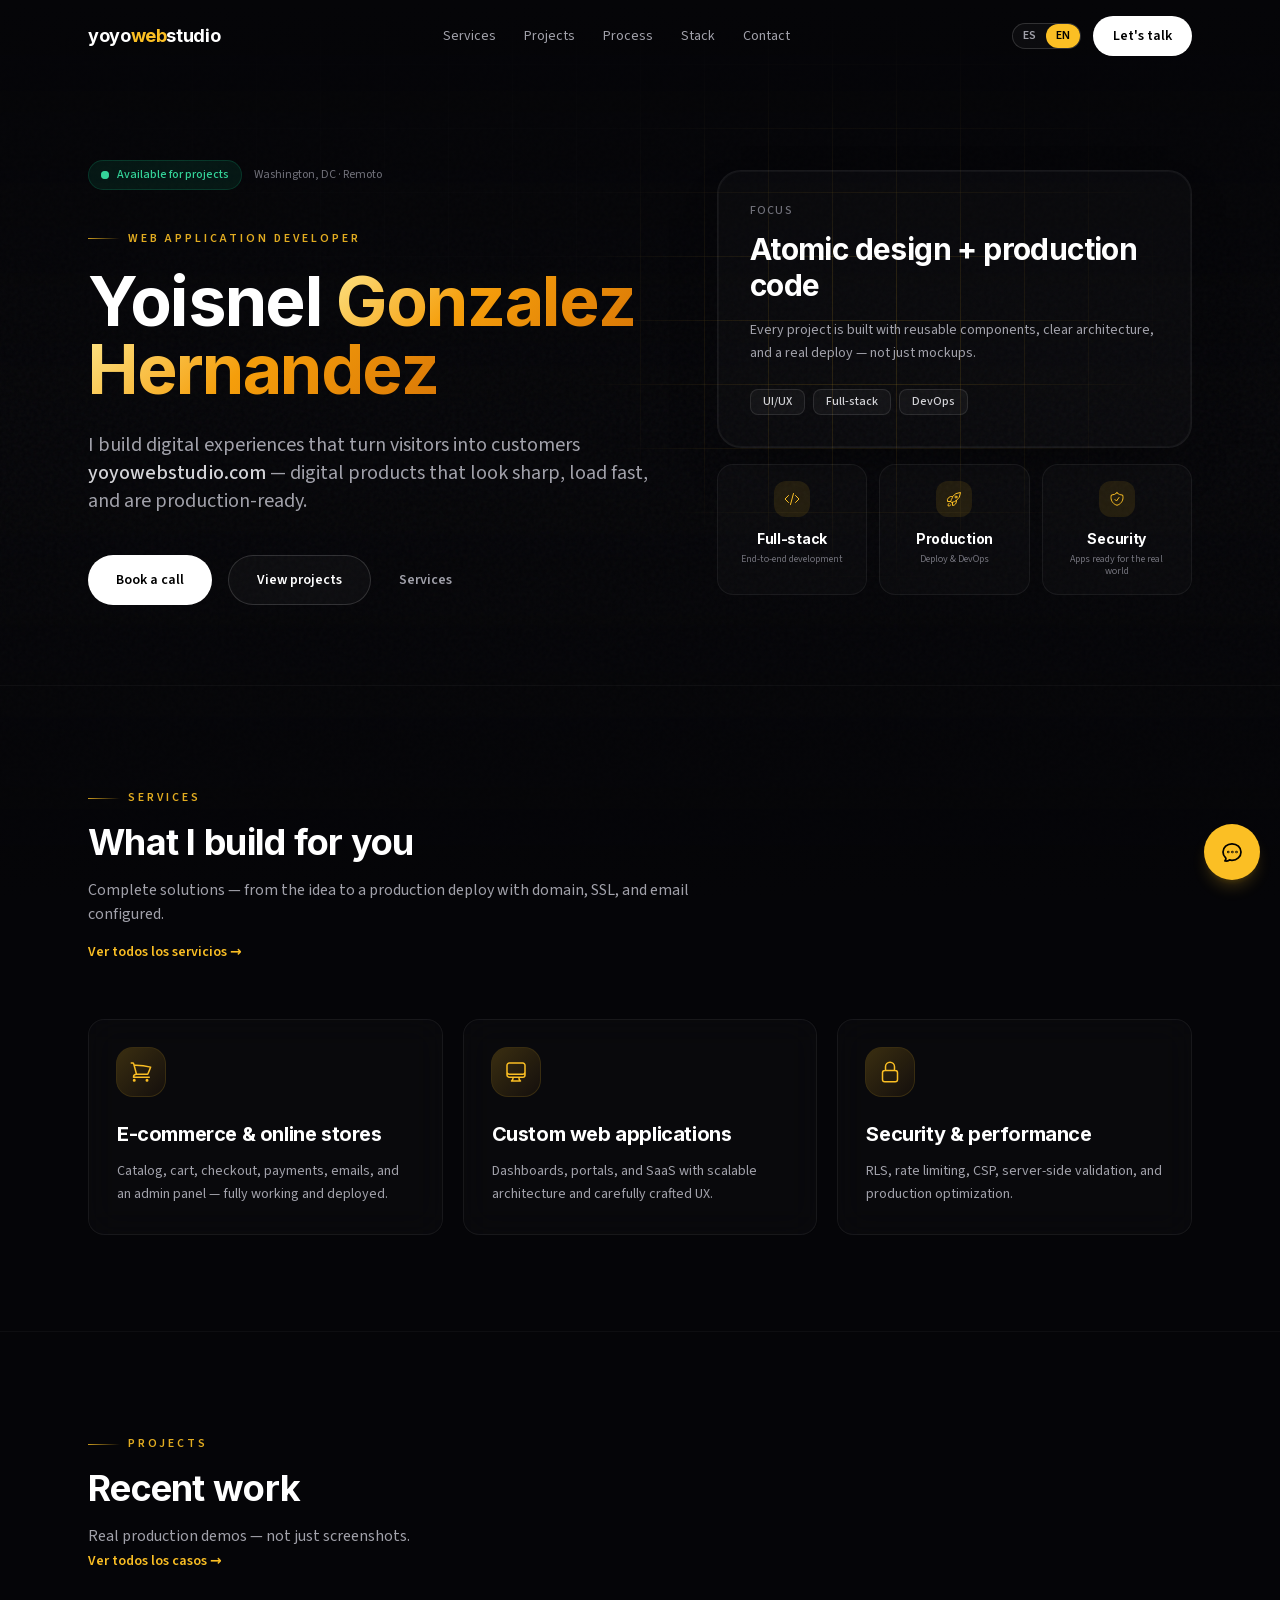
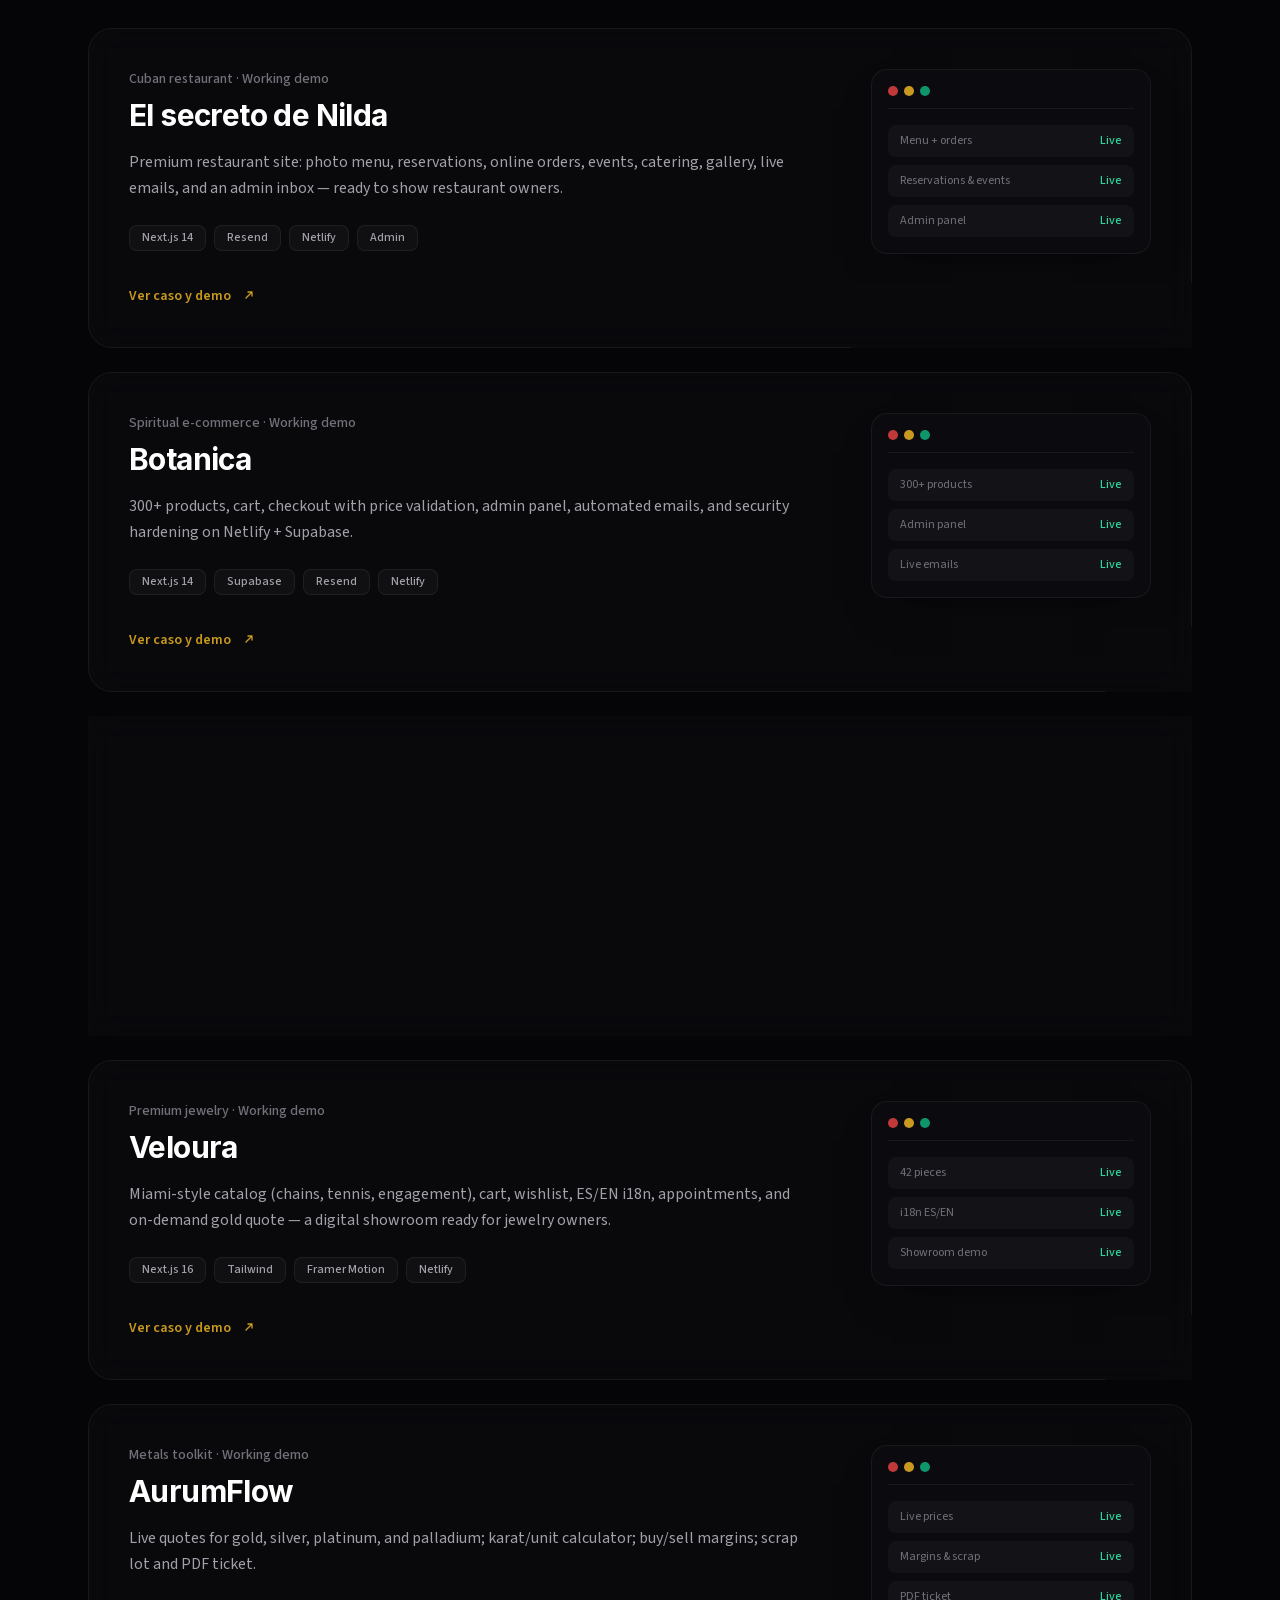
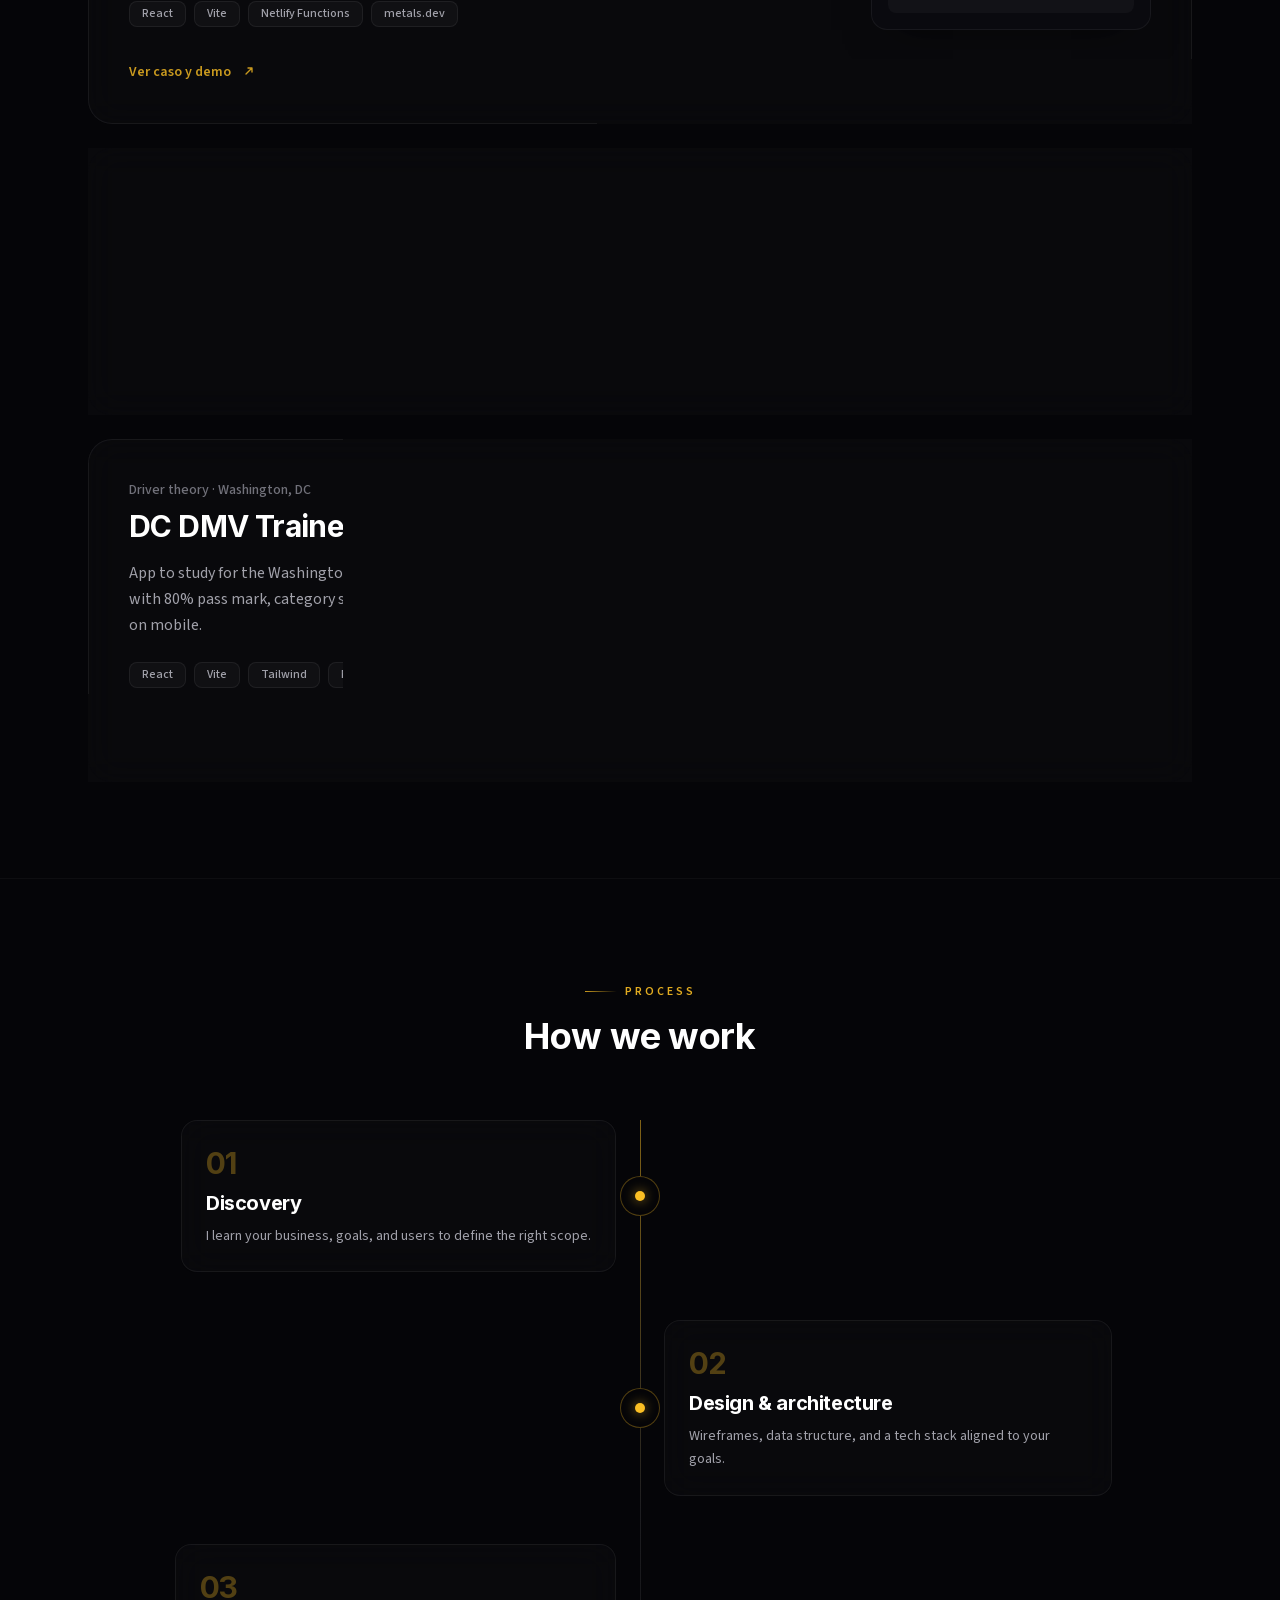
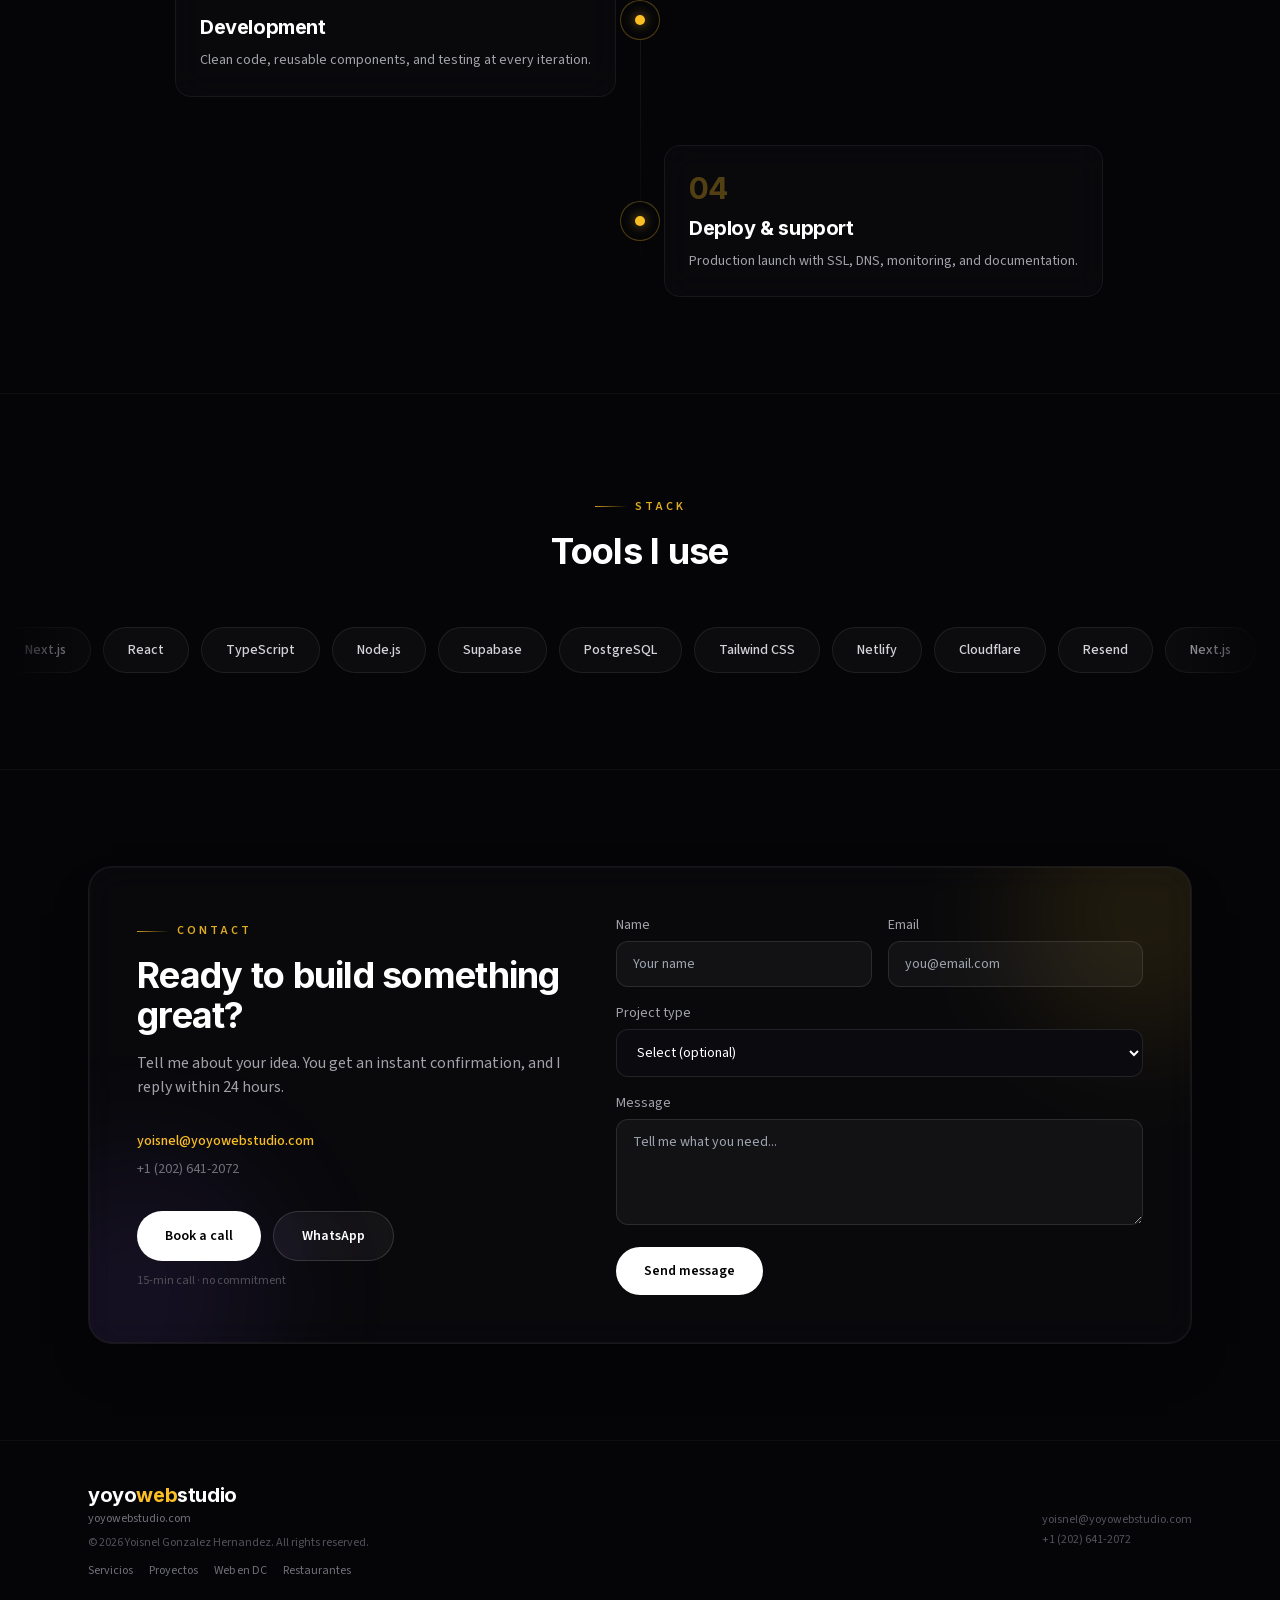
==== commit b7adc788: "Deploy 2026-11-21T22:50:16.126Z" ====
--- a/index.html
+++ b/index.html
@@ -1 +1 @@
-<!DOCTYPE html><html lang="es"><head><meta charSet="utf-8"/><meta name="viewport" content="width=device-width, initial-scale=1"/><link rel="preload" href="/_next/static/media/692df4da22e71021-s.p.woff2" as="font" crossorigin="" type="font/woff2"/><link rel="preload" href="/_next/static/media/e4af272ccee01ff0-s.p.woff2" as="font" crossorigin="" type="font/woff2"/><link rel="preload" href="/_next/static/media/eaead17c7dbfcd5d-s.p.woff2" as="font" crossorigin="" type="font/woff2"/><link rel="stylesheet" href="/_next/static/css/f8997cb2a692cff3.css" data-precedence="next"/><link rel="preload" as="script" fetchPriority="low" href="/_next/static/chunks/webpack-3e77813394d140cd.js"/><script src="/_next/static/chunks/727e2b4a-e8a0e47ba367f195.js" async=""></script><script src="/_next/static/chunks/281-f198590bcfaa60ec.js" async=""></script><script src="/_next/static/chunks/main-app-1ed81aaee69cf410.js" async=""></script><script src="/_next/static/chunks/790-ef9ad565b15f4874.js" async=""></script><script src="/_next/static/chunks/app/(studio)/page-ead1dfee6eea6688.js" async=""></script><script src="/_next/static/chunks/app/layout-24a6ffd88c378f4a.js" async=""></script><link rel="preload" href="https://static.cloudflareinsights.com/beacon.min.js" as="script"/><title>YoYo Web Studio — Yoisnel Gonzalez Hernandez</title><meta name="description" content="Construyo experiencias digitales que convierten visitantes en clientes · yoyowebstudio.com"/><link rel="icon" href="/studio-icon.png" type="image/png"/><link rel="apple-touch-icon" href="/apple-touch-icon.png"/><meta name="next-size-adjust"/><script src="/_next/static/chunks/polyfills-42372ed130431b0a.js" noModule=""></script></head><body class="__variable_63c8e8 __variable_bea9d5 __variable_d8ebd1 flex min-h-screen flex-col antialiased"><main class="flex-1"><div class="studio-theme min-h-screen overflow-x-hidden bg-[#050508] text-zinc-100 selection:bg-amber-400/30 selection:text-white"><noscript><style>.studio-theme [data-reveal]{opacity:1!important;transform:none!important}</style></noscript><div class="pointer-events-none fixed inset-0 z-0 overflow-hidden" aria-hidden="true" style="--spot-x:68%;--spot-y:32%"><div class="studio-grid absolute inset-0"></div><div class="studio-spotlight-grid"></div><div class="studio-noise absolute inset-0 opacity-[0.35]"></div><div class="absolute inset-0 bg-gradient-to-b from-[#050508] via-transparent to-[#050508]"></div></div><header class="fixed inset-x-0 top-0 z-50 transition-all duration-500 bg-transparent"><div class="mx-auto flex max-w-6xl items-center justify-between px-6 py-4"><a href="#" class="group" aria-label="YoYo Web Studio"><span class="font-display font-bold tracking-tight text-lg"><span class="text-white">yoyo</span><span class="text-amber-400">web</span><span class="text-white">studio</span></span></a><nav class="hidden items-center gap-1 md:flex"><a href="#servicios" class="rounded-lg px-3 py-2 text-sm text-zinc-400 transition-colors hover:bg-white/5 hover:text-white">Servicios</a><a href="#proyectos" class="rounded-lg px-3 py-2 text-sm text-zinc-400 transition-colors hover:bg-white/5 hover:text-white">Proyectos</a><a href="#proceso" class="rounded-lg px-3 py-2 text-sm text-zinc-400 transition-colors hover:bg-white/5 hover:text-white">Proceso</a><a href="#stack" class="rounded-lg px-3 py-2 text-sm text-zinc-400 transition-colors hover:bg-white/5 hover:text-white">Stack</a><a href="#contacto" class="rounded-lg px-3 py-2 text-sm text-zinc-400 transition-colors hover:bg-white/5 hover:text-white">Contacto</a></nav><div class="flex items-center gap-3"><div class="inline-flex items-center rounded-full border border-white/15 bg-white/[0.03] p-0.5 text-xs font-semibold " role="group" aria-label="Idioma"><button type="button" class="rounded-full bg-amber-400 px-2.5 py-1 text-black" aria-pressed="true">ES</button><button type="button" class="rounded-full px-2.5 py-1 text-zinc-400 transition hover:text-white" aria-pressed="false">EN</button></div><a href="https://wa.me/12026412072" target="_blank" rel="noopener noreferrer" class="studio-btn inline-flex items-center justify-center gap-2 rounded-full px-7 py-3.5 text-sm font-semibold transition-all duration-300 bg-white text-black hover:bg-amber-400 hover:shadow-[0_0_40px_-8px_rgba(251,191,36,0.6)] !px-5 !py-2.5 text-xs md:text-sm">Hablemos</a></div></div></header><section class="relative z-10 mx-auto max-w-6xl px-6 pb-20 pt-32 md:pt-40"><div class="grid items-center gap-12 lg:grid-cols-[1.1fr_0.9fr]"><div><div class="animate-fade-in-up flex flex-wrap items-center gap-3"><span class="studio-status inline-flex items-center gap-2 rounded-full border border-emerald-500/20 bg-emerald-500/10 px-3 py-1.5 text-xs font-medium text-emerald-400"><span class="relative flex h-2 w-2"><span class="absolute inline-flex h-full w-full animate-ping rounded-full bg-emerald-400 opacity-60"></span><span class="relative inline-flex h-2 w-2 rounded-full bg-emerald-400"></span></span>Disponible para proyectos</span><span class="text-xs text-zinc-500">Washington, DC · Remoto</span></div><div class="mt-8 animate-fade-in-up [animation-delay:80ms]"><p class="inline-flex items-center gap-2 text-xs font-semibold uppercase tracking-[0.25em] text-amber-400/90"><span class="h-px w-8 bg-gradient-to-r from-amber-400/80 to-transparent"></span>Desarrollador de Aplicaciones Web</p></div><h1 class="mt-5 animate-fade-in-up font-display text-[2.75rem] font-bold leading-[1.05] tracking-tight text-white sm:text-6xl lg:text-[4.25rem] [animation-delay:120ms]"><span class="block sm:inline">Yoisnel<!-- --> </span><span class="studio-gradient-text block sm:inline">Gonzalez<!-- --> </span><span class="studio-gradient-text block sm:inline">Hernandez<!-- --> </span></h1><p class="mt-7 max-w-xl animate-fade-in-up text-lg leading-relaxed text-zinc-400 md:text-xl [animation-delay:200ms]">Construyo experiencias digitales que convierten visitantes en clientes<!-- --> <span class="font-medium text-zinc-300">yoyowebstudio.com</span> <!-- -->— productos digitales que se ven increíbles, cargan rápido y quedan listos para producción.</p><div class="mt-10 flex flex-wrap gap-4 animate-fade-in-up [animation-delay:280ms]"><a href="https://wa.me/12026412072?text=Hola%20Yoisnel%2C%20quiero%20agendar%20una%20llamada%20de%2015%20minutos%20para%20hablar%20de%20un%20proyecto." target="_blank" rel="noopener noreferrer" class="studio-btn inline-flex items-center justify-center gap-2 rounded-full px-7 py-3.5 text-sm font-semibold transition-all duration-300 bg-white text-black hover:bg-amber-400 hover:shadow-[0_0_40px_-8px_rgba(251,191,36,0.6)] ">Agendar llamada</a><a class="studio-btn inline-flex items-center justify-center gap-2 rounded-full px-7 py-3.5 text-sm font-semibold transition-all duration-300 border border-white/15 bg-white/[0.03] text-white backdrop-blur-sm hover:border-amber-400/40 hover:bg-white/[0.06] " href="#proyectos">Ver proyectos</a><a class="studio-btn inline-flex items-center justify-center gap-2 rounded-full px-7 py-3.5 text-sm font-semibold transition-all duration-300 text-zinc-400 hover:text-white !px-3" href="#servicios">Servicios</a></div></div><div class="studio-bento animate-fade-in-up [animation-delay:350ms]"><div class="studio-card studio-card-glow rounded-3xl p-6 md:p-8"><p class="text-xs font-medium uppercase tracking-widest text-zinc-500">Enfoque</p><p class="mt-3 font-display text-2xl font-bold leading-snug text-white md:text-3xl">Diseño atómico + código de producción</p><p class="mt-4 text-sm leading-relaxed text-zinc-400">Cada proyecto se construye con componentes reutilizables, arquitectura clara y despliegue real — no solo mockups.</p><div class="mt-6 flex flex-wrap gap-2"><span class="rounded-lg border border-white/10 bg-white/[0.04] px-3 py-1 text-xs font-medium text-zinc-300">UI/UX</span><span class="rounded-lg border border-white/10 bg-white/[0.04] px-3 py-1 text-xs font-medium text-zinc-300">Full-stack</span><span class="rounded-lg border border-white/10 bg-white/[0.04] px-3 py-1 text-xs font-medium text-zinc-300">DevOps</span></div></div><div class="mt-4 grid grid-cols-3 gap-3"><div class="studio-card rounded-2xl p-4 text-center"><div class="mx-auto flex h-9 w-9 items-center justify-center rounded-xl bg-amber-400/10 text-amber-400"><svg class="h-4 w-4" fill="none" viewBox="0 0 24 24" stroke="currentColor" stroke-width="1.5"><path stroke-linecap="round" stroke-linejoin="round" d="M17.25 6.75 22.5 12l-5.25 5.25m-10.5 0L1.5 12l5.25-5.25m7.5-3-4.5 16.5"></path></svg></div><p class="mt-3 font-display text-sm font-bold text-white">Full-stack</p><p class="mt-1 text-[10px] leading-tight text-zinc-500">Desarrollo end-to-end</p></div><div class="studio-card rounded-2xl p-4 text-center"><div class="mx-auto flex h-9 w-9 items-center justify-center rounded-xl bg-amber-400/10 text-amber-400"><svg class="h-4 w-4" fill="none" viewBox="0 0 24 24" stroke="currentColor" stroke-width="1.5"><path stroke-linecap="round" stroke-linejoin="round" d="M15.59 14.37a6 6 0 0 1-5.84 7.38v-4.8m5.84-2.58a14.98 14.98 0 0 0 6.16-12.12A14.98 14.98 0 0 0 9.631 8.41m5.96 5.96a14.926 14.926 0 0 1-5.841 2.58m-.119-8.54a6 6 0 0 0-7.381 7.37h4.8m2.581-5.84a14.927 14.927 0 0 0-2.58 5.84m2.699 2.7c-.103.021-.207.041-.311.06a15.09 15.09 0 0 1-2.448-2.448 14.9 14.9 0 0 1 .06-.312m-2.24 2.39a4.493 4.493 0 0 0-1.757 4.306 4.493 4.493 0 0 0 4.306-1.758M16.5 9a1.5 1.5 0 1 1-3 0 1.5 1.5 0 0 1 3 0Z"></path></svg></div><p class="mt-3 font-display text-sm font-bold text-white">Producción</p><p class="mt-1 text-[10px] leading-tight text-zinc-500">Deploy &amp; DevOps</p></div><div class="studio-card rounded-2xl p-4 text-center"><div class="mx-auto flex h-9 w-9 items-center justify-center rounded-xl bg-amber-400/10 text-amber-400"><svg class="h-4 w-4" fill="none" viewBox="0 0 24 24" stroke="currentColor" stroke-width="1.5"><path stroke-linecap="round" stroke-linejoin="round" d="M9 12.75 11.25 15 15 9.75m-3-7.036A11.959 11.959 0 0 1 3.598 6 11.99 11.99 0 0 0 3 9.749c0 5.592 3.824 10.29 9 11.623 5.176-1.332 9-6.03 9-11.622 0-1.31-.21-2.571-.598-3.751h-.152c-3.196 0-6.1-1.248-8.25-3.285Z"></path></svg></div><p class="mt-3 font-display text-sm font-bold text-white">Seguridad</p><p class="mt-1 text-[10px] leading-tight text-zinc-500">Apps listas para el mundo real</p></div></div></div></div></section><section id="servicios" class="relative z-10 border-t border-white/[0.04] py-24"><div class="mx-auto max-w-6xl px-6"><div id="servicios-header" data-reveal="true" class="max-w-2xl transition-all duration-700 translate-y-0 opacity-100"><p class="inline-flex items-center gap-2 text-xs font-semibold uppercase tracking-[0.25em] text-amber-400/90"><span class="h-px w-8 bg-gradient-to-r from-amber-400/80 to-transparent"></span>Servicios</p><h2 class="mt-4 font-display text-3xl font-bold text-white md:text-4xl">Lo que construyo para ti</h2><p class="mt-4 text-zinc-400">Soluciones completas — desde la idea hasta el deploy en producción con dominio, SSL y emails configurados.</p></div><div class="mt-14 grid gap-5 md:grid-cols-3"><article id="service-0" data-reveal="true" class="studio-card studio-card-hover group rounded-2xl p-7 transition-all duration-700 translate-y-0 opacity-100" style="transition-delay:0ms"><div class="flex h-12 w-12 items-center justify-center rounded-2xl bg-gradient-to-br from-amber-400/20 to-amber-600/5 text-amber-400 ring-1 ring-amber-400/20 transition-all group-hover:scale-110 group-hover:ring-amber-400/40"><svg class="h-6 w-6" fill="none" viewBox="0 0 24 24" stroke="currentColor" stroke-width="1.5"><path stroke-linecap="round" stroke-linejoin="round" d="M2.25 3h1.386c.51 0 .955.343 1.087.835l.383 1.437M7.5 14.25a3 3 0 0 0-3 3h15.75m-12.75-3h11.218c1.121-2.3 2.1-4.684 2.924-7.138a60.114 60.114 0 0 0-16.536-1.84M7.5 14.25 5.106 5.272M6 20.25a.75.75 0 1 1-1.5 0 .75.75 0 0 1 1.5 0Zm12.75 0a.75.75 0 1 1-1.5 0 .75.75 0 0 1 1.5 0Z"></path></svg></div><h3 class="mt-6 font-display text-xl font-bold text-white">E-commerce &amp; tiendas online</h3><p class="mt-3 text-sm leading-relaxed text-zinc-400">Catálogo, carrito, checkout, pagos, emails y panel admin — todo funcional y desplegado.</p></article><article id="service-1" data-reveal="true" class="studio-card studio-card-hover group rounded-2xl p-7 transition-all duration-700 translate-y-0 opacity-100" style="transition-delay:80ms"><div class="flex h-12 w-12 items-center justify-center rounded-2xl bg-gradient-to-br from-amber-400/20 to-amber-600/5 text-amber-400 ring-1 ring-amber-400/20 transition-all group-hover:scale-110 group-hover:ring-amber-400/40"><svg class="h-6 w-6" fill="none" viewBox="0 0 24 24" stroke="currentColor" stroke-width="1.5"><path stroke-linecap="round" stroke-linejoin="round" d="M9 17.25v1.007a3 3 0 0 1-.879 2.122L7.5 21h9l-.621-.621A3 3 0 0 1 15 18.257V17.25m6-12V15a2.25 2.25 0 0 1-2.25 2.25H5.25A2.25 2.25 0 0 1 3 15V5.25m18 0A2.25 2.25 0 0 0 18.75 3H5.25A2.25 2.25 0 0 0 3 5.25m18 0V12a2.25 2.25 0 0 1-2.25 2.25H5.25A2.25 2.25 0 0 1 3 12V5.25"></path></svg></div><h3 class="mt-6 font-display text-xl font-bold text-white">Aplicaciones web a medida</h3><p class="mt-3 text-sm leading-relaxed text-zinc-400">Dashboards, portales y SaaS con arquitectura escalable y UX cuidada al detalle.</p></article><article id="service-2" data-reveal="true" class="studio-card studio-card-hover group rounded-2xl p-7 transition-all duration-700 translate-y-0 opacity-100" style="transition-delay:160ms"><div class="flex h-12 w-12 items-center justify-center rounded-2xl bg-gradient-to-br from-amber-400/20 to-amber-600/5 text-amber-400 ring-1 ring-amber-400/20 transition-all group-hover:scale-110 group-hover:ring-amber-400/40"><svg class="h-6 w-6" fill="none" viewBox="0 0 24 24" stroke="currentColor" stroke-width="1.5"><path stroke-linecap="round" stroke-linejoin="round" d="M16.5 10.5V6.75a4.5 4.5 0 1 0-9 0v3.75m-.75 11.25h10.5a2.25 2.25 0 0 0 2.25-2.25v-6.75a2.25 2.25 0 0 0-2.25-2.25H6.75a2.25 2.25 0 0 0-2.25 2.25v6.75a2.25 2.25 0 0 0 2.25 2.25Z"></path></svg></div><h3 class="mt-6 font-display text-xl font-bold text-white">Seguridad &amp; rendimiento</h3><p class="mt-3 text-sm leading-relaxed text-zinc-400">RLS, rate limiting, CSP, validación server-side y optimización para producción.</p></article></div></div></section><section id="proyectos" class="relative z-10 border-t border-white/[0.04] py-24"><div class="mx-auto max-w-6xl px-6"><div id="proyectos-header" data-reveal="true" class="flex flex-col justify-between gap-6 md:flex-row md:items-end transition-all duration-700 translate-y-0 opacity-100"><div class="max-w-2xl"><p class="inline-flex items-center gap-2 text-xs font-semibold uppercase tracking-[0.25em] text-amber-400/90"><span class="h-px w-8 bg-gradient-to-r from-amber-400/80 to-transparent"></span>Proyectos</p><h2 class="mt-4 font-display text-3xl font-bold text-white md:text-4xl">Trabajo reciente</h2><p class="mt-4 text-zinc-400">Demos reales en producción — no solo capturas.</p></div></div><div class="mt-14 space-y-6"><a id="project-0" data-reveal="true" href="https://nilda-demo.yoyowebstudio.com" target="_blank" rel="noopener noreferrer" class="studio-card studio-card-hover group relative block overflow-hidden rounded-3xl transition-all duration-700 translate-y-0 opacity-100 p-8 md:p-10"><div class="studio-card-shine pointer-events-none absolute inset-0 opacity-0 transition-opacity duration-500 group-hover:opacity-100"></div><div class="grid gap-8 lg:grid-cols-[1fr_280px]"><div><p class="text-sm font-medium text-zinc-500">Restaurante cubano · Demo funcional</p><h3 class="mt-2 font-display text-2xl font-bold text-white transition-colors group-hover:text-amber-400 md:text-3xl">El secreto de Nilda</h3><p class="mt-4 max-w-2xl leading-relaxed text-zinc-400">Sitio premium para restaurantes: menú con fotos, reservas, pedidos online, eventos, catering, galería, emails reales y panel admin para gestionar la bandeja — listo para mostrar a dueños de locales.</p><div class="mt-6 flex flex-wrap gap-2"><span class="rounded-lg border border-white/[0.06] bg-white/[0.03] px-3 py-1 text-xs font-medium text-zinc-400">Next.js 15</span><span class="rounded-lg border border-white/[0.06] bg-white/[0.03] px-3 py-1 text-xs font-medium text-zinc-400">Resend</span><span class="rounded-lg border border-white/[0.06] bg-white/[0.03] px-3 py-1 text-xs font-medium text-zinc-400">Cloudflare</span><span class="rounded-lg border border-white/[0.06] bg-white/[0.03] px-3 py-1 text-xs font-medium text-zinc-400">Admin</span></div></div><div class="studio-preview rounded-2xl border border-white/[0.06] bg-[#0a0a0f] p-4"><div class="flex items-center gap-1.5 border-b border-white/[0.06] pb-3"><span class="h-2.5 w-2.5 rounded-full bg-red-500/80"></span><span class="h-2.5 w-2.5 rounded-full bg-amber-400/80"></span><span class="h-2.5 w-2.5 rounded-full bg-emerald-500/80"></span></div><div class="mt-4 space-y-2"><div class="flex items-center justify-between rounded-lg bg-white/[0.03] px-3 py-2 text-xs"><span class="text-zinc-500">Menú + pedidos</span><span class="font-medium text-emerald-400">Live</span></div><div class="flex items-center justify-between rounded-lg bg-white/[0.03] px-3 py-2 text-xs"><span class="text-zinc-500">Reservas &amp; eventos</span><span class="font-medium text-emerald-400">Live</span></div><div class="flex items-center justify-between rounded-lg bg-white/[0.03] px-3 py-2 text-xs"><span class="text-zinc-500">Panel admin</span><span class="font-medium text-emerald-400">Live</span></div></div></div></div><p class="mt-8 inline-flex items-center gap-2 text-sm font-semibold text-amber-400 opacity-80 transition-all group-hover:gap-3 group-hover:opacity-100">Ver demo<svg class="h-4 w-4" fill="none" viewBox="0 0 24 24" stroke="currentColor" stroke-width="2"><path stroke-linecap="round" stroke-linejoin="round" d="M13.5 6H19.5M19.5 6V12M19.5 6L10.5 15"></path></svg></p></a><a id="project-1" data-reveal="true" href="https://botanica-demo.yoyowebstudio.com" target="_blank" rel="noopener noreferrer" class="studio-card studio-card-hover group relative block overflow-hidden rounded-3xl transition-all duration-700 translate-y-0 opacity-100 p-8 md:p-10"><div class="studio-card-shine pointer-events-none absolute inset-0 opacity-0 transition-opacity duration-500 group-hover:opacity-100"></div><div class="grid gap-8 lg:grid-cols-[1fr_280px]"><div><p class="text-sm font-medium text-zinc-500">E-commerce espiritual · Demo funcional</p><h3 class="mt-2 font-display text-2xl font-bold text-white transition-colors group-hover:text-amber-400 md:text-3xl">Botanica</h3><p class="mt-4 max-w-2xl leading-relaxed text-zinc-400">300+ productos, carrito, checkout con validación de precios, panel admin, emails automáticos y hardening de seguridad en Netlify + Supabase.</p><div class="mt-6 flex flex-wrap gap-2"><span class="rounded-lg border border-white/[0.06] bg-white/[0.03] px-3 py-1 text-xs font-medium text-zinc-400">Next.js 14</span><span class="rounded-lg border border-white/[0.06] bg-white/[0.03] px-3 py-1 text-xs font-medium text-zinc-400">Supabase</span><span class="rounded-lg border border-white/[0.06] bg-white/[0.03] px-3 py-1 text-xs font-medium text-zinc-400">Resend</span><span class="rounded-lg border border-white/[0.06] bg-white/[0.03] px-3 py-1 text-xs font-medium text-zinc-400">Netlify</span></div></div><div class="studio-preview rounded-2xl border border-white/[0.06] bg-[#0a0a0f] p-4"><div class="flex items-center gap-1.5 border-b border-white/[0.06] pb-3"><span class="h-2.5 w-2.5 rounded-full bg-red-500/80"></span><span class="h-2.5 w-2.5 rounded-full bg-amber-400/80"></span><span class="h-2.5 w-2.5 rounded-full bg-emerald-500/80"></span></div><div class="mt-4 space-y-2"><div class="flex items-center justify-between rounded-lg bg-white/[0.03] px-3 py-2 text-xs"><span class="text-zinc-500">300+ productos</span><span class="font-medium text-emerald-400">Live</span></div><div class="flex items-center justify-between rounded-lg bg-white/[0.03] px-3 py-2 text-xs"><span class="text-zinc-500">Admin panel</span><span class="font-medium text-emerald-400">Live</span></div><div class="flex items-center justify-between rounded-lg bg-white/[0.03] px-3 py-2 text-xs"><span class="text-zinc-500">Emails en vivo</span><span class="font-medium text-emerald-400">Live</span></div></div></div></div><p class="mt-8 inline-flex items-center gap-2 text-sm font-semibold text-amber-400 opacity-80 transition-all group-hover:gap-3 group-hover:opacity-100">Ver demo<svg class="h-4 w-4" fill="none" viewBox="0 0 24 24" stroke="currentColor" stroke-width="2"><path stroke-linecap="round" stroke-linejoin="round" d="M13.5 6H19.5M19.5 6V12M19.5 6L10.5 15"></path></svg></p></a><a id="project-2" data-reveal="true" href="https://glow-nails-demo.yoyowebstudio.com" target="_blank" rel="noopener noreferrer" class="studio-card studio-card-hover group relative block overflow-hidden rounded-3xl transition-all duration-700 translate-y-0 opacity-100 p-8 md:p-10"><div class="studio-card-shine pointer-events-none absolute inset-0 opacity-0 transition-opacity duration-500 group-hover:opacity-100"></div><div class="grid gap-8 lg:grid-cols-[1fr_280px]"><div><p class="text-sm font-medium text-zinc-500">Salón de uñas · Demo funcional</p><h3 class="mt-2 font-display text-2xl font-bold text-white transition-colors group-hover:text-amber-400 md:text-3xl">Glow Nails</h3><p class="mt-4 max-w-2xl leading-relaxed text-zinc-400">Landing premium, reserva online con depósito, galería bilingüe ES/EN, equipo, panel admin y emails según el idioma de la cita — lista para mostrar a clientes.</p><div class="mt-6 flex flex-wrap gap-2"><span class="rounded-lg border border-white/[0.06] bg-white/[0.03] px-3 py-1 text-xs font-medium text-zinc-400">Next.js 14</span><span class="rounded-lg border border-white/[0.06] bg-white/[0.03] px-3 py-1 text-xs font-medium text-zinc-400">Supabase</span><span class="rounded-lg border border-white/[0.06] bg-white/[0.03] px-3 py-1 text-xs font-medium text-zinc-400">Netlify</span><span class="rounded-lg border border-white/[0.06] bg-white/[0.03] px-3 py-1 text-xs font-medium text-zinc-400">i18n</span></div></div><div class="studio-preview rounded-2xl border border-white/[0.06] bg-[#0a0a0f] p-4"><div class="flex items-center gap-1.5 border-b border-white/[0.06] pb-3"><span class="h-2.5 w-2.5 rounded-full bg-red-500/80"></span><span class="h-2.5 w-2.5 rounded-full bg-amber-400/80"></span><span class="h-2.5 w-2.5 rounded-full bg-emerald-500/80"></span></div><div class="mt-4 space-y-2"><div class="flex items-center justify-between rounded-lg bg-white/[0.03] px-3 py-2 text-xs"><span class="text-zinc-500">Reserva online</span><span class="font-medium text-emerald-400">Live</span></div><div class="flex items-center justify-between rounded-lg bg-white/[0.03] px-3 py-2 text-xs"><span class="text-zinc-500">Admin + WhatsApp</span><span class="font-medium text-emerald-400">Live</span></div><div class="flex items-center justify-between rounded-lg bg-white/[0.03] px-3 py-2 text-xs"><span class="text-zinc-500">i18n ES/EN</span><span class="font-medium text-emerald-400">Live</span></div></div></div></div><p class="mt-8 inline-flex items-center gap-2 text-sm font-semibold text-amber-400 opacity-80 transition-all group-hover:gap-3 group-hover:opacity-100">Ver demo<svg class="h-4 w-4" fill="none" viewBox="0 0 24 24" stroke="currentColor" stroke-width="2"><path stroke-linecap="round" stroke-linejoin="round" d="M13.5 6H19.5M19.5 6V12M19.5 6L10.5 15"></path></svg></p></a><a id="project-3" data-reveal="true" href="https://veloura-demo.yoyowebstudio.com" target="_blank" rel="noopener noreferrer" class="studio-card studio-card-hover group relative block overflow-hidden rounded-3xl transition-all duration-700 translate-y-0 opacity-100 p-8 md:p-10"><div class="studio-card-shine pointer-events-none absolute inset-0 opacity-0 transition-opacity duration-500 group-hover:opacity-100"></div><div class="grid gap-8 lg:grid-cols-[1fr_280px]"><div><p class="text-sm font-medium text-zinc-500">Joyería premium · Demo funcional</p><h3 class="mt-2 font-display text-2xl font-bold text-white transition-colors group-hover:text-amber-400 md:text-3xl">Veloura</h3><p class="mt-4 max-w-2xl leading-relaxed text-zinc-400">Catálogo estilo Miami (cadenas, tennis, compromiso), carrito, wishlist, i18n ES/EN, citas y cotización de oro bajo demanda — showroom digital listo para dueños de joyería.</p><div class="mt-6 flex flex-wrap gap-2"><span class="rounded-lg border border-white/[0.06] bg-white/[0.03] px-3 py-1 text-xs font-medium text-zinc-400">Next.js 16</span><span class="rounded-lg border border-white/[0.06] bg-white/[0.03] px-3 py-1 text-xs font-medium text-zinc-400">Tailwind</span><span class="rounded-lg border border-white/[0.06] bg-white/[0.03] px-3 py-1 text-xs font-medium text-zinc-400">Framer Motion</span><span class="rounded-lg border border-white/[0.06] bg-white/[0.03] px-3 py-1 text-xs font-medium text-zinc-400">Netlify</span></div></div><div class="studio-preview rounded-2xl border border-white/[0.06] bg-[#0a0a0f] p-4"><div class="flex items-center gap-1.5 border-b border-white/[0.06] pb-3"><span class="h-2.5 w-2.5 rounded-full bg-red-500/80"></span><span class="h-2.5 w-2.5 rounded-full bg-amber-400/80"></span><span class="h-2.5 w-2.5 rounded-full bg-emerald-500/80"></span></div><div class="mt-4 space-y-2"><div class="flex items-center justify-between rounded-lg bg-white/[0.03] px-3 py-2 text-xs"><span class="text-zinc-500">42 piezas</span><span class="font-medium text-emerald-400">Live</span></div><div class="flex items-center justify-between rounded-lg bg-white/[0.03] px-3 py-2 text-xs"><span class="text-zinc-500">i18n ES/EN</span><span class="font-medium text-emerald-400">Live</span></div><div class="flex items-center justify-between rounded-lg bg-white/[0.03] px-3 py-2 text-xs"><span class="text-zinc-500">Showroom demo</span><span class="font-medium text-emerald-400">Live</span></div></div></div></div><p class="mt-8 inline-flex items-center gap-2 text-sm font-semibold text-amber-400 opacity-80 transition-all group-hover:gap-3 group-hover:opacity-100">Ver demo<svg class="h-4 w-4" fill="none" viewBox="0 0 24 24" stroke="currentColor" stroke-width="2"><path stroke-linecap="round" stroke-linejoin="round" d="M13.5 6H19.5M19.5 6V12M19.5 6L10.5 15"></path></svg></p></a><a id="project-4" data-reveal="true" href="https://dmv.yoyowebstudio.com" target="_blank" rel="noopener noreferrer" class="studio-card studio-card-hover group relative block overflow-hidden rounded-3xl transition-all duration-700 translate-y-0 opacity-100 p-7"><div class="studio-card-shine pointer-events-none absolute inset-0 opacity-0 transition-opacity duration-500 group-hover:opacity-100"></div><div class="grid gap-8 "><div><p class="text-sm font-medium text-zinc-500">App PWA · Funciona sin internet</p><h3 class="mt-2 font-display text-2xl font-bold text-white transition-colors group-hover:text-amber-400 md:text-3xl">DC DMV Trainer</h3><p class="mt-4 max-w-2xl leading-relaxed text-zinc-400">Entrenador en español para el examen teórico del DMV de Washington DC: 166 preguntas, examen cronometrado, práctica por categoría, repaso de fallos e historial. Se instala en el iPhone desde Safari y funciona en modo avión.</p><div class="mt-6 flex flex-wrap gap-2"><span class="rounded-lg border border-white/[0.06] bg-white/[0.03] px-3 py-1 text-xs font-medium text-zinc-400">React</span><span class="rounded-lg border border-white/[0.06] bg-white/[0.03] px-3 py-1 text-xs font-medium text-zinc-400">Vite</span><span class="rounded-lg border border-white/[0.06] bg-white/[0.03] px-3 py-1 text-xs font-medium text-zinc-400">PWA</span><span class="rounded-lg border border-white/[0.06] bg-white/[0.03] px-3 py-1 text-xs font-medium text-zinc-400">Cloudflare</span></div></div></div><p class="mt-8 inline-flex items-center gap-2 text-sm font-semibold text-amber-400 opacity-80 transition-all group-hover:gap-3 group-hover:opacity-100">Ver demo<svg class="h-4 w-4" fill="none" viewBox="0 0 24 24" stroke="currentColor" stroke-width="2"><path stroke-linecap="round" stroke-linejoin="round" d="M13.5 6H19.5M19.5 6V12M19.5 6L10.5 15"></path></svg></p></a></div></div></section><section id="proceso" class="relative z-10 border-t border-white/[0.04] py-24"><div class="mx-auto max-w-6xl px-6"><div id="proceso-header" data-reveal="true" class="text-center transition-all duration-700 translate-y-0 opacity-100"><p class="inline-flex items-center gap-2 text-xs font-semibold uppercase tracking-[0.25em] text-amber-400/90"><span class="h-px w-8 bg-gradient-to-r from-amber-400/80 to-transparent"></span>Proceso</p><h2 class="mt-4 font-display text-3xl font-bold text-white md:text-4xl">Cómo trabajamos</h2></div><div class="relative mt-16"><div class="absolute left-[19px] top-0 hidden h-full w-px bg-gradient-to-b from-amber-400/50 via-white/10 to-transparent md:left-1/2 md:block"></div><div class="space-y-8 md:space-y-12"><div id="process-0" data-reveal="true" class="relative flex flex-col gap-4 md:flex-row md:items-center md:gap-0 md:flex-row transition-all duration-700 translate-y-0 opacity-100" style="transition-delay:0ms"><div class="flex-1 pl-12 md:pl-0 md:pr-12 md:text-right"><div class="studio-card rounded-2xl p-6 md:ml-0 md:inline-block md:max-w-md md:text-left"><span class="font-display text-3xl font-bold text-amber-400/30">01</span><h3 class="mt-2 font-display text-xl font-bold text-white">Descubrimiento</h3><p class="mt-2 text-sm leading-relaxed text-zinc-400">Entiendo tu negocio, objetivos y usuarios para definir el alcance correcto.</p></div></div><div class="absolute left-0 flex h-10 w-10 items-center justify-center rounded-full border border-amber-400/30 bg-[#050508] md:left-1/2 md:-translate-x-1/2"><span class="h-2.5 w-2.5 rounded-full bg-amber-400 shadow-[0_0_12px_rgba(251,191,36,0.6)]"></span></div><div class="hidden flex-1 md:block"></div></div><div id="process-1" data-reveal="true" class="relative flex flex-col gap-4 md:flex-row md:items-center md:gap-0 md:flex-row-reverse transition-all duration-700 translate-y-0 opacity-100" style="transition-delay:100ms"><div class="flex-1 pl-12 md:pl-0 md:pl-12"><div class="studio-card rounded-2xl p-6 md:ml-0 md:inline-block md:max-w-md md:text-left"><span class="font-display text-3xl font-bold text-amber-400/30">02</span><h3 class="mt-2 font-display text-xl font-bold text-white">Diseño &amp; arquitectura</h3><p class="mt-2 text-sm leading-relaxed text-zinc-400">Wireframes, estructura de datos y stack técnico alineado a tus metas.</p></div></div><div class="absolute left-0 flex h-10 w-10 items-center justify-center rounded-full border border-amber-400/30 bg-[#050508] md:left-1/2 md:-translate-x-1/2"><span class="h-2.5 w-2.5 rounded-full bg-amber-400 shadow-[0_0_12px_rgba(251,191,36,0.6)]"></span></div><div class="hidden flex-1 md:block"></div></div><div id="process-2" data-reveal="true" class="relative flex flex-col gap-4 md:flex-row md:items-center md:gap-0 md:flex-row transition-all duration-700 translate-y-0 opacity-100" style="transition-delay:200ms"><div class="flex-1 pl-12 md:pl-0 md:pr-12 md:text-right"><div class="studio-card rounded-2xl p-6 md:ml-0 md:inline-block md:max-w-md md:text-left"><span class="font-display text-3xl font-bold text-amber-400/30">03</span><h3 class="mt-2 font-display text-xl font-bold text-white">Desarrollo</h3><p class="mt-2 text-sm leading-relaxed text-zinc-400">Código limpio, componentes reutilizables y pruebas en cada iteración.</p></div></div><div class="absolute left-0 flex h-10 w-10 items-center justify-center rounded-full border border-amber-400/30 bg-[#050508] md:left-1/2 md:-translate-x-1/2"><span class="h-2.5 w-2.5 rounded-full bg-amber-400 shadow-[0_0_12px_rgba(251,191,36,0.6)]"></span></div><div class="hidden flex-1 md:block"></div></div><div id="process-3" data-reveal="true" class="relative flex flex-col gap-4 md:flex-row md:items-center md:gap-0 md:flex-row-reverse transition-all duration-700 translate-y-0 opacity-100" style="transition-delay:300ms"><div class="flex-1 pl-12 md:pl-0 md:pl-12"><div class="studio-card rounded-2xl p-6 md:ml-0 md:inline-block md:max-w-md md:text-left"><span class="font-display text-3xl font-bold text-amber-400/30">04</span><h3 class="mt-2 font-display text-xl font-bold text-white">Deploy &amp; soporte</h3><p class="mt-2 text-sm leading-relaxed text-zinc-400">Lanzamiento en producción con SSL, DNS, monitoreo y documentación.</p></div></div><div class="absolute left-0 flex h-10 w-10 items-center justify-center rounded-full border border-amber-400/30 bg-[#050508] md:left-1/2 md:-translate-x-1/2"><span class="h-2.5 w-2.5 rounded-full bg-amber-400 shadow-[0_0_12px_rgba(251,191,36,0.6)]"></span></div><div class="hidden flex-1 md:block"></div></div></div></div></div></section><section id="stack" class="relative z-10 border-t border-white/[0.04] py-24 overflow-hidden"><div class="mx-auto max-w-6xl px-6"><div id="stack-header" data-reveal="true" class="text-center transition-all duration-700 translate-y-0 opacity-100"><p class="inline-flex items-center gap-2 text-xs font-semibold uppercase tracking-[0.25em] text-amber-400/90"><span class="h-px w-8 bg-gradient-to-r from-amber-400/80 to-transparent"></span>Stack</p><h2 class="mt-4 font-display text-3xl font-bold text-white md:text-4xl">Herramientas que uso</h2></div></div><div id="stack-marquee" data-reveal="true" class="studio-marquee mt-14 transition-all duration-700 opacity-100"><div class="studio-marquee-track"><span class="studio-chip shrink-0 rounded-full px-6 py-3 text-sm font-medium text-zinc-300">Next.js</span><span class="studio-chip shrink-0 rounded-full px-6 py-3 text-sm font-medium text-zinc-300">React</span><span class="studio-chip shrink-0 rounded-full px-6 py-3 text-sm font-medium text-zinc-300">TypeScript</span><span class="studio-chip shrink-0 rounded-full px-6 py-3 text-sm font-medium text-zinc-300">Node.js</span><span class="studio-chip shrink-0 rounded-full px-6 py-3 text-sm font-medium text-zinc-300">Supabase</span><span class="studio-chip shrink-0 rounded-full px-6 py-3 text-sm font-medium text-zinc-300">PostgreSQL</span><span class="studio-chip shrink-0 rounded-full px-6 py-3 text-sm font-medium text-zinc-300">Tailwind CSS</span><span class="studio-chip shrink-0 rounded-full px-6 py-3 text-sm font-medium text-zinc-300">Netlify</span><span class="studio-chip shrink-0 rounded-full px-6 py-3 text-sm font-medium text-zinc-300">Cloudflare</span><span class="studio-chip shrink-0 rounded-full px-6 py-3 text-sm font-medium text-zinc-300">Resend</span><span class="studio-chip shrink-0 rounded-full px-6 py-3 text-sm font-medium text-zinc-300">Next.js</span><span class="studio-chip shrink-0 rounded-full px-6 py-3 text-sm font-medium text-zinc-300">React</span><span class="studio-chip shrink-0 rounded-full px-6 py-3 text-sm font-medium text-zinc-300">TypeScript</span><span class="studio-chip shrink-0 rounded-full px-6 py-3 text-sm font-medium text-zinc-300">Node.js</span><span class="studio-chip shrink-0 rounded-full px-6 py-3 text-sm font-medium text-zinc-300">Supabase</span><span class="studio-chip shrink-0 rounded-full px-6 py-3 text-sm font-medium text-zinc-300">PostgreSQL</span><span class="studio-chip shrink-0 rounded-full px-6 py-3 text-sm font-medium text-zinc-300">Tailwind CSS</span><span class="studio-chip shrink-0 rounded-full px-6 py-3 text-sm font-medium text-zinc-300">Netlify</span><span class="studio-chip shrink-0 rounded-full px-6 py-3 text-sm font-medium text-zinc-300">Cloudflare</span><span class="studio-chip shrink-0 rounded-full px-6 py-3 text-sm font-medium text-zinc-300">Resend</span></div></div></section><section id="contacto" class="relative z-10 border-t border-white/[0.04] py-24"><div class="mx-auto max-w-6xl px-6"><div id="contact-block" data-reveal="true" class="studio-card studio-card-glow relative overflow-hidden rounded-3xl p-8 md:p-12 transition-all duration-700 translate-y-0 opacity-100"><div class="pointer-events-none absolute -right-20 -top-20 h-64 w-64 rounded-full bg-amber-400/10 blur-3xl"></div><div class="pointer-events-none absolute -bottom-20 -left-20 h-64 w-64 rounded-full bg-violet-500/10 blur-3xl"></div><div class="relative grid gap-12 lg:grid-cols-[0.9fr_1.1fr]"><div><p class="inline-flex items-center gap-2 text-xs font-semibold uppercase tracking-[0.25em] text-amber-400/90"><span class="h-px w-8 bg-gradient-to-r from-amber-400/80 to-transparent"></span>Contacto</p><h2 class="mt-4 font-display text-3xl font-bold text-white md:text-4xl">¿Listo para construir algo increíble?</h2><p class="mt-4 max-w-md text-zinc-400">Cuéntame tu idea y te respondo en menos de 24 horas.</p><div class="mt-8 space-y-2 text-sm"><a href="mailto:yoisnel@yoyowebstudio.com" class="block font-medium text-amber-400 transition-colors hover:text-amber-300">yoisnel@yoyowebstudio.com</a><a href="tel:+12026412072" class="block text-zinc-500 transition-colors hover:text-white">+1 (202) 641-2072</a></div><div class="mt-8 flex flex-col gap-3 sm:flex-row sm:flex-wrap"><a href="https://wa.me/12026412072?text=Hola%20Yoisnel%2C%20quiero%20agendar%20una%20llamada%20de%2015%20minutos%20para%20hablar%20de%20un%20proyecto." target="_blank" rel="noopener noreferrer" class="studio-btn inline-flex items-center justify-center gap-2 rounded-full px-7 py-3.5 text-sm font-semibold transition-all duration-300 bg-white text-black hover:bg-amber-400 hover:shadow-[0_0_40px_-8px_rgba(251,191,36,0.6)] ">Agendar llamada</a><a href="https://wa.me/12026412072" target="_blank" rel="noopener noreferrer" class="studio-btn inline-flex items-center justify-center gap-2 rounded-full px-7 py-3.5 text-sm font-semibold transition-all duration-300 border border-white/15 bg-white/[0.03] text-white backdrop-blur-sm hover:border-amber-400/40 hover:bg-white/[0.06] ">WhatsApp</a></div><p class="mt-3 text-xs text-zinc-600">Llamada de 15 min · sin compromiso</p></div><form class="space-y-4 text-left"><div class="grid gap-4 sm:grid-cols-2"><label class="block text-sm"><span class="mb-1.5 block text-zinc-400">Nombre</span><input required="" autoComplete="name" class="w-full rounded-xl border border-white/10 bg-white/[0.04] px-4 py-3 text-white outline-none transition focus:border-amber-400/50" placeholder="Tu nombre" name="name" value=""/></label><label class="block text-sm"><span class="mb-1.5 block text-zinc-400">Email</span><input required="" type="email" autoComplete="email" class="w-full rounded-xl border border-white/10 bg-white/[0.04] px-4 py-3 text-white outline-none transition focus:border-amber-400/50" placeholder="tu@email.com" name="email" value=""/></label></div><label class="block text-sm"><span class="mb-1.5 block text-zinc-400">Tipo de proyecto</span><select name="projectType" class="w-full rounded-xl border border-white/10 bg-[#0a0a0f] px-4 py-3 text-white outline-none transition focus:border-amber-400/50"><option value="" selected="">Selecciona (opcional)</option><option value="landing">Landing / sitio web</option><option value="ecommerce">E-commerce / tienda</option><option value="app">App / dashboard</option><option value="otro">Otro / no estoy seguro</option></select></label><label class="block text-sm"><span class="mb-1.5 block text-zinc-400">Mensaje</span><textarea required="" name="message" rows="4" class="w-full resize-y rounded-xl border border-white/10 bg-white/[0.04] px-4 py-3 text-white outline-none transition focus:border-amber-400/50" placeholder="Cuéntame qué necesitas..."></textarea></label><input type="text" tabindex="-1" autoComplete="off" aria-hidden="true" class="absolute -left-[9999px] h-0 w-0 opacity-0" name="company" value=""/><button type="submit" class="studio-btn inline-flex w-full items-center justify-center rounded-full bg-white px-7 py-3.5 text-sm font-semibold text-black transition-all duration-300 hover:bg-amber-400 disabled:cursor-not-allowed disabled:opacity-60 sm:w-auto">Enviar mensaje</button></form></div></div></div></section><footer class="relative z-10 border-t border-white/[0.04] py-10"><div class="mx-auto flex max-w-6xl flex-col items-center justify-between gap-6 px-6 text-center md:flex-row md:text-left"><div><div><span class="font-display font-bold tracking-tight text-xl"><span class="text-white">yoyo</span><span class="text-amber-400">web</span><span class="text-white">studio</span></span><p class="mt-0.5 text-xs text-zinc-500">yoyowebstudio.com</p></div><p class="mt-2 text-xs text-zinc-600">© <!-- -->2026<!-- --> <!-- -->Yoisnel Gonzalez Hernandez<!-- -->. <!-- -->Todos los derechos reservados.</p></div><div class="text-xs text-zinc-600"><p>yoisnel@yoyowebstudio.com</p><p class="mt-1">+1 (202) 641-2072</p></div></div></footer><div class="fixed bottom-5 right-5 z-[60] flex flex-col items-end gap-3 max-sm:bottom-6"><button type="button" class="flex h-14 w-14 items-center justify-center rounded-full bg-amber-400 text-black shadow-lg shadow-amber-400/20 transition hover:scale-105 hover:bg-amber-300" aria-label="Abrir asistente"><svg class="h-6 w-6" fill="none" viewBox="0 0 24 24" stroke="currentColor" stroke-width="1.75"><path stroke-linecap="round" stroke-linejoin="round" d="M8.625 12a.375.375 0 1 1-.75 0 .375.375 0 0 1 .75 0Zm4.125 0a.375.375 0 1 1-.75 0 .375.375 0 0 1 .75 0Zm4.125 0a.375.375 0 1 1-.75 0 .375.375 0 0 1 .75 0ZM21 12c0 4.556-4.03 8.25-9 8.25a9.76 9.76 0 0 1-2.555-.337A5.972 5.972 0 0 1 5.41 20.97a5.969 5.969 0 0 1-.474-.065 4.48 4.48 0 0 0 .978-2.025c.09-.457-.133-.901-.467-1.226C3.93 16.178 3 14.189 3 12c0-4.556 4.03-8.25 9-8.25s9 3.694 9 8.25Z"></path></svg></button></div></div></main><script src="/_next/static/chunks/webpack-3e77813394d140cd.js" async=""></script><script>(self.__next_f=self.__next_f||[]).push([0]);self.__next_f.push([2,null])</script><script>self.__next_f.push([1,"1:HL[\"/_next/static/media/692df4da22e71021-s.p.woff2\",\"font\",{\"crossOrigin\":\"\",\"type\":\"font/woff2\"}]\n2:HL[\"/_next/static/media/e4af272ccee01ff0-s.p.woff2\",\"font\",{\"crossOrigin\":\"\",\"type\":\"font/woff2\"}]\n3:HL[\"/_next/static/media/eaead17c7dbfcd5d-s.p.woff2\",\"font\",{\"crossOrigin\":\"\",\"type\":\"font/woff2\"}]\n4:HL[\"/_next/static/css/f8997cb2a692cff3.css\",\"style\"]\n"])</script><script>self.__next_f.push([1,"5:I[9545,[],\"\"]\n7:I[5280,[],\"ClientPageRoot\"]\n8:I[1807,[\"790\",\"static/chunks/790-ef9ad565b15f4874.js\",\"602\",\"static/chunks/app/(studio)/page-ead1dfee6eea6688.js\"],\"default\",1]\n9:I[3252,[],\"\"]\na:I[8371,[],\"\"]\nb:I[9451,[\"185\",\"static/chunks/app/layout-24a6ffd88c378f4a.js\"],\"LanguageProvider\"]\nc:I[160,[\"185\",\"static/chunks/app/layout-24a6ffd88c378f4a.js\"],\"\"]\ne:I[4336,[],\"\"]\nf:[]\n"])</script><script>self.__next_f.push([1,"0:[\"$\",\"$L5\",null,{\"buildId\":\"Dqb-7ec-zBoQe-j-Mk40o\",\"assetPrefix\":\"\",\"urlParts\":[\"\",\"\"],\"initialTree\":[\"\",{\"children\":[\"(studio)\",{\"children\":[\"__PAGE__\",{}]}]},\"$undefined\",\"$undefined\",true],\"initialSeedData\":[\"\",{\"children\":[\"(studio)\",{\"children\":[\"__PAGE__\",{},[[\"$L6\",[\"$\",\"$L7\",null,{\"props\":{\"params\":{},\"searchParams\":{}},\"Component\":\"$8\"}],null],null],null]},[[null,[\"$\",\"div\",null,{\"className\":\"studio-theme min-h-screen overflow-x-hidden bg-[#050508] text-zinc-100 selection:bg-amber-400/30 selection:text-white\",\"children\":[[\"$\",\"noscript\",null,{\"children\":[\"$\",\"style\",null,{\"children\":\".studio-theme [data-reveal]{opacity:1!important;transform:none!important}\"}]}],[\"$\",\"$L9\",null,{\"parallelRouterKey\":\"children\",\"segmentPath\":[\"children\",\"(studio)\",\"children\"],\"error\":\"$undefined\",\"errorStyles\":\"$undefined\",\"errorScripts\":\"$undefined\",\"template\":[\"$\",\"$La\",null,{}],\"templateStyles\":\"$undefined\",\"templateScripts\":\"$undefined\",\"notFound\":\"$undefined\",\"notFoundStyles\":\"$undefined\"}]]}]],null],null]},[[[[\"$\",\"link\",\"0\",{\"rel\":\"stylesheet\",\"href\":\"/_next/static/css/f8997cb2a692cff3.css\",\"precedence\":\"next\",\"crossOrigin\":\"$undefined\"}]],[\"$\",\"html\",null,{\"lang\":\"es\",\"suppressHydrationWarning\":true,\"children\":[\"$\",\"body\",null,{\"className\":\"__variable_63c8e8 __variable_bea9d5 __variable_d8ebd1 flex min-h-screen flex-col antialiased\",\"children\":[[\"$\",\"$Lb\",null,{\"children\":[\"$\",\"main\",null,{\"className\":\"flex-1\",\"children\":[\"$\",\"$L9\",null,{\"parallelRouterKey\":\"children\",\"segmentPath\":[\"children\"],\"error\":\"$undefined\",\"errorStyles\":\"$undefined\",\"errorScripts\":\"$undefined\",\"template\":[\"$\",\"$La\",null,{}],\"templateStyles\":\"$undefined\",\"templateScripts\":\"$undefined\",\"notFound\":[\"$\",\"div\",null,{\"className\":\"studio-theme flex min-h-screen flex-col items-center justify-center bg-[#050508] px-6 text-center text-zinc-100\",\"children\":[[\"$\",\"p\",null,{\"className\":\"text-sm uppercase tracking-[0.3em] text-amber-400\",\"children\":\"404\"}],[\"$\",\"h1\",null,{\"className\":\"mt-4 font-display text-4xl font-bold\",\"children\":\"Página no encontrada\"}],[\"$\",\"a\",null,{\"href\":\"/\",\"className\":\"mt-8 rounded-full bg-white px-7 py-3 text-sm font-semibold text-black hover:bg-amber-400\",\"children\":\"YoYo Web Studio\"}]]}],\"notFoundStyles\":[]}]}]}],[\"$\",\"$Lc\",null,{\"src\":\"https://static.cloudflareinsights.com/beacon.min.js\",\"strategy\":\"afterInteractive\",\"defer\":true,\"data-cf-beacon\":\"{\\\"token\\\":\\\"f5c70dfe0dd846918ca96aea46c50e23\\\"}\"}]]}]}]],null],null],\"couldBeIntercepted\":false,\"initialHead\":[null,\"$Ld\"],\"globalErrorComponent\":\"$e\",\"missingSlots\":\"$Wf\"}]\n"])</script><script>self.__next_f.push([1,"d:[[\"$\",\"meta\",\"0\",{\"name\":\"viewport\",\"content\":\"width=device-width, initial-scale=1\"}],[\"$\",\"meta\",\"1\",{\"charSet\":\"utf-8\"}],[\"$\",\"title\",\"2\",{\"children\":\"YoYo Web Studio — Yoisnel Gonzalez Hernandez\"}],[\"$\",\"meta\",\"3\",{\"name\":\"description\",\"content\":\"Construyo experiencias digitales que convierten visitantes en clientes · yoyowebstudio.com\"}],[\"$\",\"link\",\"4\",{\"rel\":\"icon\",\"href\":\"/studio-icon.png\",\"type\":\"image/png\"}],[\"$\",\"link\",\"5\",{\"rel\":\"apple-touch-icon\",\"href\":\"/apple-touch-icon.png\"}],[\"$\",\"meta\",\"6\",{\"name\":\"next-size-adjust\"}]]\n6:null\n"])</script></body></html>+<!DOCTYPE html><html lang="es"><head><meta charSet="utf-8"/><meta name="viewport" content="width=device-width, initial-scale=1"/><link rel="preload" href="/_next/static/media/692df4da22e71021-s.p.woff2" as="font" crossorigin="" type="font/woff2"/><link rel="preload" href="/_next/static/media/e4af272ccee01ff0-s.p.woff2" as="font" crossorigin="" type="font/woff2"/><link rel="preload" href="/_next/static/media/eaead17c7dbfcd5d-s.p.woff2" as="font" crossorigin="" type="font/woff2"/><link rel="stylesheet" href="/_next/static/css/ba5c1ccfebffc015.css" data-precedence="next"/><link rel="preload" as="script" fetchPriority="low" href="/_next/static/chunks/webpack-9914fdfd9155aedd.js"/><script src="/_next/static/chunks/618f8807-5a4020d6ae8563a5.js" async=""></script><script src="/_next/static/chunks/364-49974647ede3a597.js" async=""></script><script src="/_next/static/chunks/main-app-acb78d8b7ebc2417.js" async=""></script><script src="/_next/static/chunks/485-90cb189bb2b925c7.js" async=""></script><script src="/_next/static/chunks/app/(studio)/page-2da60c80f142fb66.js" async=""></script><script src="/_next/static/chunks/app/layout-c6918228c727d37f.js" async=""></script><link rel="preload" href="https://static.cloudflareinsights.com/beacon.min.js" as="script"/><title>YoYo Web Studio | Desarrollo web en Washington, DC</title><meta name="description" content="Desarrollo web, e-commerce y apps a medida en Washington, DC. Sitios para restaurantes, tiendas online y demos en producción. Next.js, Netlify y entrega lista para clientes."/><link rel="author" href="https://yoyowebstudio.com"/><meta name="author" content="Yoisnel Gonzalez Hernandez"/><meta name="keywords" content="desarrollador web Washington DC,diseño web Washington DC,página web para restaurante,e-commerce Next.js,YoYo Web Studio,Yoisnel Gonzalez Hernandez,crear sitio web DC,agencia web remota"/><meta name="creator" content="Yoisnel Gonzalez Hernandez"/><meta name="publisher" content="YoYo Web Studio"/><meta name="robots" content="index, follow"/><meta name="googlebot" content="index, follow, max-video-preview:-1, max-image-preview:large, max-snippet:-1"/><meta name="category" content="technology"/><link rel="canonical" href="https://yoyowebstudio.com"/><meta property="og:title" content="YoYo Web Studio | Desarrollo web en Washington, DC"/><meta property="og:description" content="Desarrollo web, e-commerce y apps a medida en Washington, DC. Sitios para restaurantes, tiendas online y demos en producción. Next.js, Netlify y entrega lista para clientes."/><meta property="og:url" content="https://yoyowebstudio.com"/><meta property="og:site_name" content="YoYo Web Studio"/><meta property="og:locale" content="es_US"/><meta property="og:image:alt" content="YoYo Web Studio — desarrollo web Washington, DC"/><meta property="og:image:type" content="image/png"/><meta property="og:image" content="https://yoyowebstudio.com/opengraph-image?086e227130b08089"/><meta property="og:image:width" content="1200"/><meta property="og:image:height" content="630"/><meta property="og:type" content="website"/><meta name="twitter:card" content="summary_large_image"/><meta name="twitter:title" content="YoYo Web Studio | Desarrollo web en Washington, DC"/><meta name="twitter:description" content="Desarrollo web, e-commerce y apps a medida en Washington, DC. Sitios para restaurantes, tiendas online y demos en producción. Next.js, Netlify y entrega lista para clientes."/><meta name="twitter:image:alt" content="YoYo Web Studio — desarrollo web Washington, DC"/><meta name="twitter:image:type" content="image/png"/><meta name="twitter:image" content="https://yoyowebstudio.com/opengraph-image?086e227130b08089"/><meta name="twitter:image:width" content="1200"/><meta name="twitter:image:height" content="630"/><link rel="icon" href="/studio-icon.png" type="image/png"/><link rel="apple-touch-icon" href="/apple-touch-icon.png"/><meta name="next-size-adjust"/><script src="/_next/static/chunks/polyfills-42372ed130431b0a.js" noModule=""></script></head><body class="__variable_63c8e8 __variable_bea9d5 __variable_d8ebd1 flex min-h-screen flex-col antialiased"><main class="flex-1"><div class="studio-theme min-h-screen overflow-x-hidden bg-[#050508] text-zinc-100 selection:bg-amber-400/30 selection:text-white"><script type="application/ld+json">{"@context":"https://schema.org","@graph":[{"@type":"WebSite","@id":"https://yoyowebstudio.com/#website","url":"https://yoyowebstudio.com","name":"YoYo Web Studio","description":"Desarrollo web, e-commerce y apps a medida en Washington, DC. Sitios para restaurantes, tiendas online y demos en producción. Next.js, Netlify y entrega lista para clientes.","publisher":{"@id":"https://yoyowebstudio.com/#organization"},"inLanguage":["es","en"]},{"@type":"Organization","@id":"https://yoyowebstudio.com/#organization","name":"YoYo Web Studio","url":"https://yoyowebstudio.com","email":"yoisnel@yoyowebstudio.com","telephone":"+1 (202) 641-2072","logo":"https://yoyowebstudio.com/studio-icon.png","sameAs":["https://yoyowebstudio.com"],"address":{"@type":"PostalAddress","addressLocality":"Washington","addressRegion":"DC","addressCountry":"US"}},{"@type":"Person","@id":"https://yoyowebstudio.com/#person","name":"Yoisnel Gonzalez Hernandez","jobTitle":"Desarrollador de Aplicaciones Web","url":"https://yoyowebstudio.com","email":"yoisnel@yoyowebstudio.com","telephone":"+1 (202) 641-2072","worksFor":{"@id":"https://yoyowebstudio.com/#organization"},"address":{"@type":"PostalAddress","addressLocality":"Washington","addressRegion":"DC","addressCountry":"US"}},{"@type":"ProfessionalService","@id":"https://yoyowebstudio.com/#service","name":"YoYo Web Studio","image":"https://yoyowebstudio.com/opengraph-image","url":"https://yoyowebstudio.com","telephone":"+1 (202) 641-2072","email":"yoisnel@yoyowebstudio.com","priceRange":"$$","areaServed":[{"@type":"City","name":"Washington"},{"@type":"AdministrativeArea","name":"District of Columbia"},{"@type":"Country","name":"United States"}],"address":{"@type":"PostalAddress","addressLocality":"Washington","addressRegion":"DC","addressCountry":"US"},"hasOfferCatalog":{"@type":"OfferCatalog","name":"Servicios web","itemListElement":[{"@type":"Offer","itemOffered":{"@type":"Service","name":"Diseño y desarrollo web en Washington, DC","url":"https://yoyowebstudio.com/servicios/diseno-web-washington-dc","description":"Diseño y desarrollo web en Washington, DC: landings, sitios corporativos y experiencias premium con Next.js, dominio, SSL y emails."}},{"@type":"Offer","itemOffered":{"@type":"Service","name":"Tiendas online y e-commerce","url":"https://yoyowebstudio.com/servicios/tiendas-online-ecommerce","description":"Creación de tiendas online con Next.js: catálogo, carrito, checkout, panel admin, emails y seguridad. Demo viva: Botanica."}},{"@type":"Offer","itemOffered":{"@type":"Service","name":"Sitios web para restaurantes","url":"https://yoyowebstudio.com/servicios/sitios-para-restaurantes","description":"Páginas web para restaurantes: menú con fotos, reservas, pedidos online, eventos, catering y alertas al dueño. Demo: El secreto de Nilda."}},{"@type":"Offer","itemOffered":{"@type":"Service","name":"Apps web y dashboards a medida","url":"https://yoyowebstudio.com/servicios/apps-web-a-medida","description":"Apps web a medida, dashboards y utilidades (cotizadores, quizzes, paneles). Ejemplos: AurumFlow y DC DMV Trainer."}}]}},{"@type":"CreativeWork","name":"El secreto de Nilda","description":"Caso: sitio premium para restaurante con menú, reservas, pedidos, eventos, catering y panel admin en vivo.","url":"https://yoyowebstudio.com/proyectos/el-secreto-de-nilda","creator":{"@id":"https://yoyowebstudio.com/#person"}},{"@type":"CreativeWork","name":"Botanica","description":"Caso: tienda online con 300+ productos, carrito, checkout, Supabase, emails y panel admin.","url":"https://yoyowebstudio.com/proyectos/botanica","creator":{"@id":"https://yoyowebstudio.com/#person"}},{"@type":"CreativeWork","name":"Glow Nails","description":"Caso: landing de salón con reservas, i18n ES/EN, panel admin y WhatsApp.","url":"https://yoyowebstudio.com/proyectos/glow-nails","creator":{"@id":"https://yoyowebstudio.com/#person"}},{"@type":"CreativeWork","name":"Veloura","description":"Caso: showroom digital de joyería con catálogo, wishlist e i18n.","url":"https://yoyowebstudio.com/proyectos/veloura","creator":{"@id":"https://yoyowebstudio.com/#person"}},{"@type":"CreativeWork","name":"AurumFlow","description":"Caso: app de cotización de metales precios en vivo, márgenes y ticket PDF.","url":"https://yoyowebstudio.com/proyectos/aurumflow","creator":{"@id":"https://yoyowebstudio.com/#person"}},{"@type":"CreativeWork","name":"DC DMV Trainer","description":"Caso: app para estudiar el examen teórico del DMV de Washington, DC en español.","url":"https://yoyowebstudio.com/proyectos/dc-dmv-trainer","creator":{"@id":"https://yoyowebstudio.com/#person"}}]}</script><noscript><style>.studio-theme [data-reveal]{opacity:1!important;transform:none!important}</style></noscript><section class="sr-only" aria-label="Resumen SEO YoYo Web Studio"><h1>YoYo Web Studio | Desarrollo web en Washington, DC</h1><p>Desarrollo web, e-commerce y apps a medida en Washington, DC. Sitios para restaurantes, tiendas online y demos en producción. Next.js, Netlify y entrega lista para clientes.</p><p>Yoisnel Gonzalez Hernandez<!-- --> — <!-- -->Desarrollador de Aplicaciones Web<!-- -->. <!-- -->Washington, DC · Remoto<!-- -->. Contacto: <!-- -->yoisnel@yoyowebstudio.com<!-- -->, <!-- -->+1 (202) 641-2072<!-- -->.</p><h2>Servicios</h2><ul><li><a href="/servicios/diseno-web-washington-dc">Diseño y desarrollo web en Washington, DC</a> — <!-- -->Diseño y desarrollo web en Washington, DC: landings, sitios corporativos y experiencias premium con Next.js, dominio, SSL y emails.</li><li><a href="/servicios/tiendas-online-ecommerce">Tiendas online y e-commerce</a> — <!-- -->Creación de tiendas online con Next.js: catálogo, carrito, checkout, panel admin, emails y seguridad. Demo viva: Botanica.</li><li><a href="/servicios/sitios-para-restaurantes">Sitios web para restaurantes</a> — <!-- -->Páginas web para restaurantes: menú con fotos, reservas, pedidos online, eventos, catering y alertas al dueño. Demo: El secreto de Nilda.</li><li><a href="/servicios/apps-web-a-medida">Apps web y dashboards a medida</a> — <!-- -->Apps web a medida, dashboards y utilidades (cotizadores, quizzes, paneles). Ejemplos: AurumFlow y DC DMV Trainer.</li></ul><h2>Proyectos y demos</h2><ul><li><a href="/proyectos/el-secreto-de-nilda">El secreto de Nilda</a> — <!-- -->Caso: sitio premium para restaurante con menú, reservas, pedidos, eventos, catering y panel admin en vivo.</li><li><a href="/proyectos/botanica">Botanica</a> — <!-- -->Caso: tienda online con 300+ productos, carrito, checkout, Supabase, emails y panel admin.</li><li><a href="/proyectos/glow-nails">Glow Nails</a> — <!-- -->Caso: landing de salón con reservas, i18n ES/EN, panel admin y WhatsApp.</li><li><a href="/proyectos/veloura">Veloura</a> — <!-- -->Caso: showroom digital de joyería con catálogo, wishlist e i18n.</li><li><a href="/proyectos/aurumflow">AurumFlow</a> — <!-- -->Caso: app de cotización de metales precios en vivo, márgenes y ticket PDF.</li><li><a href="/proyectos/dc-dmv-trainer">DC DMV Trainer</a> — <!-- -->Caso: app para estudiar el examen teórico del DMV de Washington, DC en español.</li></ul></section><div class="pointer-events-none fixed inset-0 z-0 overflow-hidden" aria-hidden="true" style="--spot-x:68%;--spot-y:32%"><div class="studio-grid absolute inset-0"></div><div class="studio-spotlight-grid"></div><div class="studio-noise absolute inset-0 opacity-[0.35]"></div><div class="absolute inset-0 bg-gradient-to-b from-[#050508] via-transparent to-[#050508]"></div></div><header class="fixed inset-x-0 top-0 z-50 transition-all duration-500 bg-transparent"><div class="mx-auto flex max-w-6xl items-center justify-between px-6 py-4"><a href="#" class="group" aria-label="YoYo Web Studio"><span class="font-display font-bold tracking-tight text-lg"><span class="text-white">yoyo</span><span class="text-amber-400">web</span><span class="text-white">studio</span></span></a><nav class="hidden items-center gap-1 md:flex"><a href="#servicios" class="rounded-lg px-3 py-2 text-sm text-zinc-400 transition-colors hover:bg-white/5 hover:text-white">Servicios</a><a href="#proyectos" class="rounded-lg px-3 py-2 text-sm text-zinc-400 transition-colors hover:bg-white/5 hover:text-white">Proyectos</a><a href="#proceso" class="rounded-lg px-3 py-2 text-sm text-zinc-400 transition-colors hover:bg-white/5 hover:text-white">Proceso</a><a href="#stack" class="rounded-lg px-3 py-2 text-sm text-zinc-400 transition-colors hover:bg-white/5 hover:text-white">Stack</a><a href="#contacto" class="rounded-lg px-3 py-2 text-sm text-zinc-400 transition-colors hover:bg-white/5 hover:text-white">Contacto</a></nav><div class="flex items-center gap-3"><div class="inline-flex items-center rounded-full border border-white/15 bg-white/[0.03] p-0.5 text-xs font-semibold " role="group" aria-label="Idioma"><button type="button" class="rounded-full bg-amber-400 px-2.5 py-1 text-black" aria-pressed="true">ES</button><button type="button" class="rounded-full px-2.5 py-1 text-zinc-400 transition hover:text-white" aria-pressed="false">EN</button></div><a href="https://wa.me/12026412072" target="_blank" rel="noopener noreferrer" class="studio-btn inline-flex items-center justify-center gap-2 rounded-full px-7 py-3.5 text-sm font-semibold transition-all duration-300 bg-white text-black hover:bg-amber-400 hover:shadow-[0_0_40px_-8px_rgba(251,191,36,0.6)] !px-5 !py-2.5 text-xs md:text-sm">Hablemos</a></div></div></header><section class="relative z-10 mx-auto max-w-6xl px-6 pb-20 pt-32 md:pt-40"><div class="grid items-center gap-12 lg:grid-cols-[1.1fr_0.9fr]"><div><div class="animate-fade-in-up flex flex-wrap items-center gap-3"><span class="studio-status inline-flex items-center gap-2 rounded-full border border-emerald-500/20 bg-emerald-500/10 px-3 py-1.5 text-xs font-medium text-emerald-400"><span class="relative flex h-2 w-2"><span class="absolute inline-flex h-full w-full animate-ping rounded-full bg-emerald-400 opacity-60"></span><span class="relative inline-flex h-2 w-2 rounded-full bg-emerald-400"></span></span>Disponible para proyectos</span><span class="text-xs text-zinc-500">Washington, DC · Remoto</span></div><div class="mt-8 animate-fade-in-up [animation-delay:80ms]"><p class="inline-flex items-center gap-2 text-xs font-semibold uppercase tracking-[0.25em] text-amber-400/90"><span class="h-px w-8 bg-gradient-to-r from-amber-400/80 to-transparent"></span>Desarrollador de Aplicaciones Web</p></div><h1 class="mt-5 animate-fade-in-up font-display text-[2.75rem] font-bold leading-[1.05] tracking-tight text-white sm:text-6xl lg:text-[4.25rem] [animation-delay:120ms]"><span class="block sm:inline">Yoisnel<!-- --> </span><span class="studio-gradient-text block sm:inline">Gonzalez<!-- --> </span><span class="studio-gradient-text block sm:inline">Hernandez<!-- --> </span></h1><p class="mt-7 max-w-xl animate-fade-in-up text-lg leading-relaxed text-zinc-400 md:text-xl [animation-delay:200ms]">Construyo experiencias digitales que convierten visitantes en clientes<!-- --> <span class="font-medium text-zinc-300">yoyowebstudio.com</span> <!-- -->— productos digitales que se ven increíbles, cargan rápido y quedan listos para producción.</p><div class="mt-10 flex flex-wrap gap-4 animate-fade-in-up [animation-delay:280ms]"><a href="https://wa.me/12026412072?text=Hola%20Yoisnel%2C%20quiero%20agendar%20una%20llamada%20de%2015%20minutos%20para%20hablar%20de%20un%20proyecto." target="_blank" rel="noopener noreferrer" class="studio-btn inline-flex items-center justify-center gap-2 rounded-full px-7 py-3.5 text-sm font-semibold transition-all duration-300 bg-white text-black hover:bg-amber-400 hover:shadow-[0_0_40px_-8px_rgba(251,191,36,0.6)] ">Agendar llamada</a><a class="studio-btn inline-flex items-center justify-center gap-2 rounded-full px-7 py-3.5 text-sm font-semibold transition-all duration-300 border border-white/15 bg-white/[0.03] text-white backdrop-blur-sm hover:border-amber-400/40 hover:bg-white/[0.06] " href="#proyectos">Ver proyectos</a><a class="studio-btn inline-flex items-center justify-center gap-2 rounded-full px-7 py-3.5 text-sm font-semibold transition-all duration-300 text-zinc-400 hover:text-white !px-3" href="#servicios">Servicios</a></div></div><div class="studio-bento animate-fade-in-up [animation-delay:350ms]"><div class="studio-card studio-card-glow rounded-3xl p-6 md:p-8"><p class="text-xs font-medium uppercase tracking-widest text-zinc-500">Enfoque</p><p class="mt-3 font-display text-2xl font-bold leading-snug text-white md:text-3xl">Diseño atómico + código de producción</p><p class="mt-4 text-sm leading-relaxed text-zinc-400">Cada proyecto se construye con componentes reutilizables, arquitectura clara y despliegue real — no solo mockups.</p><div class="mt-6 flex flex-wrap gap-2"><span class="rounded-lg border border-white/10 bg-white/[0.04] px-3 py-1 text-xs font-medium text-zinc-300">UI/UX</span><span class="rounded-lg border border-white/10 bg-white/[0.04] px-3 py-1 text-xs font-medium text-zinc-300">Full-stack</span><span class="rounded-lg border border-white/10 bg-white/[0.04] px-3 py-1 text-xs font-medium text-zinc-300">DevOps</span></div></div><div class="mt-4 grid grid-cols-3 gap-3"><div class="studio-card rounded-2xl p-4 text-center"><div class="mx-auto flex h-9 w-9 items-center justify-center rounded-xl bg-amber-400/10 text-amber-400"><svg class="h-4 w-4" fill="none" viewBox="0 0 24 24" stroke="currentColor" stroke-width="1.5"><path stroke-linecap="round" stroke-linejoin="round" d="M17.25 6.75 22.5 12l-5.25 5.25m-10.5 0L1.5 12l5.25-5.25m7.5-3-4.5 16.5"></path></svg></div><p class="mt-3 font-display text-sm font-bold text-white">Full-stack</p><p class="mt-1 text-[10px] leading-tight text-zinc-500">Desarrollo end-to-end</p></div><div class="studio-card rounded-2xl p-4 text-center"><div class="mx-auto flex h-9 w-9 items-center justify-center rounded-xl bg-amber-400/10 text-amber-400"><svg class="h-4 w-4" fill="none" viewBox="0 0 24 24" stroke="currentColor" stroke-width="1.5"><path stroke-linecap="round" stroke-linejoin="round" d="M15.59 14.37a6 6 0 0 1-5.84 7.38v-4.8m5.84-2.58a14.98 14.98 0 0 0 6.16-12.12A14.98 14.98 0 0 0 9.631 8.41m5.96 5.96a14.926 14.926 0 0 1-5.841 2.58m-.119-8.54a6 6 0 0 0-7.381 7.37h4.8m2.581-5.84a14.927 14.927 0 0 0-2.58 5.84m2.699 2.7c-.103.021-.207.041-.311.06a15.09 15.09 0 0 1-2.448-2.448 14.9 14.9 0 0 1 .06-.312m-2.24 2.39a4.493 4.493 0 0 0-1.757 4.306 4.493 4.493 0 0 0 4.306-1.758M16.5 9a1.5 1.5 0 1 1-3 0 1.5 1.5 0 0 1 3 0Z"></path></svg></div><p class="mt-3 font-display text-sm font-bold text-white">Producción</p><p class="mt-1 text-[10px] leading-tight text-zinc-500">Deploy &amp; DevOps</p></div><div class="studio-card rounded-2xl p-4 text-center"><div class="mx-auto flex h-9 w-9 items-center justify-center rounded-xl bg-amber-400/10 text-amber-400"><svg class="h-4 w-4" fill="none" viewBox="0 0 24 24" stroke="currentColor" stroke-width="1.5"><path stroke-linecap="round" stroke-linejoin="round" d="M9 12.75 11.25 15 15 9.75m-3-7.036A11.959 11.959 0 0 1 3.598 6 11.99 11.99 0 0 0 3 9.749c0 5.592 3.824 10.29 9 11.623 5.176-1.332 9-6.03 9-11.622 0-1.31-.21-2.571-.598-3.751h-.152c-3.196 0-6.1-1.248-8.25-3.285Z"></path></svg></div><p class="mt-3 font-display text-sm font-bold text-white">Seguridad</p><p class="mt-1 text-[10px] leading-tight text-zinc-500">Apps listas para el mundo real</p></div></div></div></div></section><section id="servicios" class="relative z-10 border-t border-white/[0.04] py-24"><div class="mx-auto max-w-6xl px-6"><div id="servicios-header" data-reveal="true" class="max-w-2xl transition-all duration-700 translate-y-0 opacity-100"><p class="inline-flex items-center gap-2 text-xs font-semibold uppercase tracking-[0.25em] text-amber-400/90"><span class="h-px w-8 bg-gradient-to-r from-amber-400/80 to-transparent"></span>Servicios</p><h2 class="mt-4 font-display text-3xl font-bold text-white md:text-4xl">Lo que construyo para ti</h2><p class="mt-4 text-zinc-400">Soluciones completas — desde la idea hasta el deploy en producción con dominio, SSL y emails configurados.</p><a href="/servicios" class="mt-4 inline-block text-sm font-semibold text-amber-400 transition hover:text-amber-300">Ver todos los servicios →</a></div><div class="mt-14 grid gap-5 md:grid-cols-3"><article id="service-0" data-reveal="true" class="studio-card studio-card-hover group rounded-2xl p-7 transition-all duration-700 translate-y-0 opacity-100" style="transition-delay:0ms"><div class="flex h-12 w-12 items-center justify-center rounded-2xl bg-gradient-to-br from-amber-400/20 to-amber-600/5 text-amber-400 ring-1 ring-amber-400/20 transition-all group-hover:scale-110 group-hover:ring-amber-400/40"><svg class="h-6 w-6" fill="none" viewBox="0 0 24 24" stroke="currentColor" stroke-width="1.5"><path stroke-linecap="round" stroke-linejoin="round" d="M2.25 3h1.386c.51 0 .955.343 1.087.835l.383 1.437M7.5 14.25a3 3 0 0 0-3 3h15.75m-12.75-3h11.218c1.121-2.3 2.1-4.684 2.924-7.138a60.114 60.114 0 0 0-16.536-1.84M7.5 14.25 5.106 5.272M6 20.25a.75.75 0 1 1-1.5 0 .75.75 0 0 1 1.5 0Zm12.75 0a.75.75 0 1 1-1.5 0 .75.75 0 0 1 1.5 0Z"></path></svg></div><h3 class="mt-6 font-display text-xl font-bold text-white">E-commerce &amp; tiendas online</h3><p class="mt-3 text-sm leading-relaxed text-zinc-400">Catálogo, carrito, checkout, pagos, emails y panel admin — todo funcional y desplegado.</p></article><article id="service-1" data-reveal="true" class="studio-card studio-card-hover group rounded-2xl p-7 transition-all duration-700 translate-y-0 opacity-100" style="transition-delay:80ms"><div class="flex h-12 w-12 items-center justify-center rounded-2xl bg-gradient-to-br from-amber-400/20 to-amber-600/5 text-amber-400 ring-1 ring-amber-400/20 transition-all group-hover:scale-110 group-hover:ring-amber-400/40"><svg class="h-6 w-6" fill="none" viewBox="0 0 24 24" stroke="currentColor" stroke-width="1.5"><path stroke-linecap="round" stroke-linejoin="round" d="M9 17.25v1.007a3 3 0 0 1-.879 2.122L7.5 21h9l-.621-.621A3 3 0 0 1 15 18.257V17.25m6-12V15a2.25 2.25 0 0 1-2.25 2.25H5.25A2.25 2.25 0 0 1 3 15V5.25m18 0A2.25 2.25 0 0 0 18.75 3H5.25A2.25 2.25 0 0 0 3 5.25m18 0V12a2.25 2.25 0 0 1-2.25 2.25H5.25A2.25 2.25 0 0 1 3 12V5.25"></path></svg></div><h3 class="mt-6 font-display text-xl font-bold text-white">Aplicaciones web a medida</h3><p class="mt-3 text-sm leading-relaxed text-zinc-400">Dashboards, portales y SaaS con arquitectura escalable y UX cuidada al detalle.</p></article><article id="service-2" data-reveal="true" class="studio-card studio-card-hover group rounded-2xl p-7 transition-all duration-700 translate-y-0 opacity-100" style="transition-delay:160ms"><div class="flex h-12 w-12 items-center justify-center rounded-2xl bg-gradient-to-br from-amber-400/20 to-amber-600/5 text-amber-400 ring-1 ring-amber-400/20 transition-all group-hover:scale-110 group-hover:ring-amber-400/40"><svg class="h-6 w-6" fill="none" viewBox="0 0 24 24" stroke="currentColor" stroke-width="1.5"><path stroke-linecap="round" stroke-linejoin="round" d="M16.5 10.5V6.75a4.5 4.5 0 1 0-9 0v3.75m-.75 11.25h10.5a2.25 2.25 0 0 0 2.25-2.25v-6.75a2.25 2.25 0 0 0-2.25-2.25H6.75a2.25 2.25 0 0 0-2.25 2.25v6.75a2.25 2.25 0 0 0 2.25 2.25Z"></path></svg></div><h3 class="mt-6 font-display text-xl font-bold text-white">Seguridad &amp; rendimiento</h3><p class="mt-3 text-sm leading-relaxed text-zinc-400">RLS, rate limiting, CSP, validación server-side y optimización para producción.</p></article></div></div></section><section id="proyectos" class="relative z-10 border-t border-white/[0.04] py-24"><div class="mx-auto max-w-6xl px-6"><div id="proyectos-header" data-reveal="true" class="flex flex-col justify-between gap-6 md:flex-row md:items-end transition-all duration-700 translate-y-0 opacity-100"><div class="max-w-2xl"><p class="inline-flex items-center gap-2 text-xs font-semibold uppercase tracking-[0.25em] text-amber-400/90"><span class="h-px w-8 bg-gradient-to-r from-amber-400/80 to-transparent"></span>Proyectos</p><h2 class="mt-4 font-display text-3xl font-bold text-white md:text-4xl">Trabajo reciente</h2><p class="mt-4 text-zinc-400">Demos reales en producción — no solo capturas.</p><a href="/proyectos" class="mt-4 inline-block text-sm font-semibold text-amber-400 transition hover:text-amber-300 md:mt-0">Ver todos los casos →</a></div></div><div class="mt-14 space-y-6"><a id="project-0" data-reveal="true" href="/proyectos/el-secreto-de-nilda" class="studio-card studio-card-hover group relative block overflow-hidden rounded-3xl transition-all duration-700 translate-y-0 opacity-100 p-8 md:p-10"><div class="studio-card-shine pointer-events-none absolute inset-0 opacity-0 transition-opacity duration-500 group-hover:opacity-100"></div><div class="grid gap-8 lg:grid-cols-[1fr_280px]"><div><p class="text-sm font-medium text-zinc-500">Restaurante cubano · Demo funcional</p><h3 class="mt-2 font-display text-2xl font-bold text-white transition-colors group-hover:text-amber-400 md:text-3xl">El secreto de Nilda</h3><p class="mt-4 max-w-2xl leading-relaxed text-zinc-400">Sitio premium para restaurantes: menú con fotos, reservas, pedidos online, eventos, catering, galería, emails reales y panel admin para gestionar la bandeja — listo para mostrar a dueños de locales.</p><div class="mt-6 flex flex-wrap gap-2"><span class="rounded-lg border border-white/[0.06] bg-white/[0.03] px-3 py-1 text-xs font-medium text-zinc-400">Next.js 14</span><span class="rounded-lg border border-white/[0.06] bg-white/[0.03] px-3 py-1 text-xs font-medium text-zinc-400">Resend</span><span class="rounded-lg border border-white/[0.06] bg-white/[0.03] px-3 py-1 text-xs font-medium text-zinc-400">Netlify</span><span class="rounded-lg border border-white/[0.06] bg-white/[0.03] px-3 py-1 text-xs font-medium text-zinc-400">Admin</span></div></div><div class="studio-preview rounded-2xl border border-white/[0.06] bg-[#0a0a0f] p-4"><div class="flex items-center gap-1.5 border-b border-white/[0.06] pb-3"><span class="h-2.5 w-2.5 rounded-full bg-red-500/80"></span><span class="h-2.5 w-2.5 rounded-full bg-amber-400/80"></span><span class="h-2.5 w-2.5 rounded-full bg-emerald-500/80"></span></div><div class="mt-4 space-y-2"><div class="flex items-center justify-between rounded-lg bg-white/[0.03] px-3 py-2 text-xs"><span class="text-zinc-500">Menú + pedidos</span><span class="font-medium text-emerald-400">Live</span></div><div class="flex items-center justify-between rounded-lg bg-white/[0.03] px-3 py-2 text-xs"><span class="text-zinc-500">Reservas &amp; eventos</span><span class="font-medium text-emerald-400">Live</span></div><div class="flex items-center justify-between rounded-lg bg-white/[0.03] px-3 py-2 text-xs"><span class="text-zinc-500">Panel admin</span><span class="font-medium text-emerald-400">Live</span></div></div></div></div><p class="mt-8 inline-flex items-center gap-2 text-sm font-semibold text-amber-400 opacity-80 transition-all group-hover:gap-3 group-hover:opacity-100">Ver caso y demo<svg class="h-4 w-4" fill="none" viewBox="0 0 24 24" stroke="currentColor" stroke-width="2"><path stroke-linecap="round" stroke-linejoin="round" d="M13.5 6H19.5M19.5 6V12M19.5 6L10.5 15"></path></svg></p></a><a id="project-1" data-reveal="true" href="/proyectos/botanica" class="studio-card studio-card-hover group relative block overflow-hidden rounded-3xl transition-all duration-700 translate-y-0 opacity-100 p-8 md:p-10"><div class="studio-card-shine pointer-events-none absolute inset-0 opacity-0 transition-opacity duration-500 group-hover:opacity-100"></div><div class="grid gap-8 lg:grid-cols-[1fr_280px]"><div><p class="text-sm font-medium text-zinc-500">E-commerce espiritual · Demo funcional</p><h3 class="mt-2 font-display text-2xl font-bold text-white transition-colors group-hover:text-amber-400 md:text-3xl">Botanica</h3><p class="mt-4 max-w-2xl leading-relaxed text-zinc-400">300+ productos, carrito, checkout con validación de precios, panel admin, emails automáticos y hardening de seguridad en Netlify + Supabase.</p><div class="mt-6 flex flex-wrap gap-2"><span class="rounded-lg border border-white/[0.06] bg-white/[0.03] px-3 py-1 text-xs font-medium text-zinc-400">Next.js 14</span><span class="rounded-lg border border-white/[0.06] bg-white/[0.03] px-3 py-1 text-xs font-medium text-zinc-400">Supabase</span><span class="rounded-lg border border-white/[0.06] bg-white/[0.03] px-3 py-1 text-xs font-medium text-zinc-400">Resend</span><span class="rounded-lg border border-white/[0.06] bg-white/[0.03] px-3 py-1 text-xs font-medium text-zinc-400">Netlify</span></div></div><div class="studio-preview rounded-2xl border border-white/[0.06] bg-[#0a0a0f] p-4"><div class="flex items-center gap-1.5 border-b border-white/[0.06] pb-3"><span class="h-2.5 w-2.5 rounded-full bg-red-500/80"></span><span class="h-2.5 w-2.5 rounded-full bg-amber-400/80"></span><span class="h-2.5 w-2.5 rounded-full bg-emerald-500/80"></span></div><div class="mt-4 space-y-2"><div class="flex items-center justify-between rounded-lg bg-white/[0.03] px-3 py-2 text-xs"><span class="text-zinc-500">300+ productos</span><span class="font-medium text-emerald-400">Live</span></div><div class="flex items-center justify-between rounded-lg bg-white/[0.03] px-3 py-2 text-xs"><span class="text-zinc-500">Admin panel</span><span class="font-medium text-emerald-400">Live</span></div><div class="flex items-center justify-between rounded-lg bg-white/[0.03] px-3 py-2 text-xs"><span class="text-zinc-500">Emails en vivo</span><span class="font-medium text-emerald-400">Live</span></div></div></div></div><p class="mt-8 inline-flex items-center gap-2 text-sm font-semibold text-amber-400 opacity-80 transition-all group-hover:gap-3 group-hover:opacity-100">Ver caso y demo<svg class="h-4 w-4" fill="none" viewBox="0 0 24 24" stroke="currentColor" stroke-width="2"><path stroke-linecap="round" stroke-linejoin="round" d="M13.5 6H19.5M19.5 6V12M19.5 6L10.5 15"></path></svg></p></a><a id="project-2" data-reveal="true" href="/proyectos/glow-nails" class="studio-card studio-card-hover group relative block overflow-hidden rounded-3xl transition-all duration-700 translate-y-0 opacity-100 p-8 md:p-10"><div class="studio-card-shine pointer-events-none absolute inset-0 opacity-0 transition-opacity duration-500 group-hover:opacity-100"></div><div class="grid gap-8 lg:grid-cols-[1fr_280px]"><div><p class="text-sm font-medium text-zinc-500">Salón de uñas · Demo funcional</p><h3 class="mt-2 font-display text-2xl font-bold text-white transition-colors group-hover:text-amber-400 md:text-3xl">Glow Nails</h3><p class="mt-4 max-w-2xl leading-relaxed text-zinc-400">Landing premium, reserva online con depósito, galería bilingüe ES/EN, equipo, panel admin y emails según el idioma de la cita — lista para mostrar a clientes.</p><div class="mt-6 flex flex-wrap gap-2"><span class="rounded-lg border border-white/[0.06] bg-white/[0.03] px-3 py-1 text-xs font-medium text-zinc-400">Next.js 14</span><span class="rounded-lg border border-white/[0.06] bg-white/[0.03] px-3 py-1 text-xs font-medium text-zinc-400">Supabase</span><span class="rounded-lg border border-white/[0.06] bg-white/[0.03] px-3 py-1 text-xs font-medium text-zinc-400">Netlify</span><span class="rounded-lg border border-white/[0.06] bg-white/[0.03] px-3 py-1 text-xs font-medium text-zinc-400">i18n</span></div></div><div class="studio-preview rounded-2xl border border-white/[0.06] bg-[#0a0a0f] p-4"><div class="flex items-center gap-1.5 border-b border-white/[0.06] pb-3"><span class="h-2.5 w-2.5 rounded-full bg-red-500/80"></span><span class="h-2.5 w-2.5 rounded-full bg-amber-400/80"></span><span class="h-2.5 w-2.5 rounded-full bg-emerald-500/80"></span></div><div class="mt-4 space-y-2"><div class="flex items-center justify-between rounded-lg bg-white/[0.03] px-3 py-2 text-xs"><span class="text-zinc-500">Reserva online</span><span class="font-medium text-emerald-400">Live</span></div><div class="flex items-center justify-between rounded-lg bg-white/[0.03] px-3 py-2 text-xs"><span class="text-zinc-500">Admin + WhatsApp</span><span class="font-medium text-emerald-400">Live</span></div><div class="flex items-center justify-between rounded-lg bg-white/[0.03] px-3 py-2 text-xs"><span class="text-zinc-500">i18n ES/EN</span><span class="font-medium text-emerald-400">Live</span></div></div></div></div><p class="mt-8 inline-flex items-center gap-2 text-sm font-semibold text-amber-400 opacity-80 transition-all group-hover:gap-3 group-hover:opacity-100">Ver caso y demo<svg class="h-4 w-4" fill="none" viewBox="0 0 24 24" stroke="currentColor" stroke-width="2"><path stroke-linecap="round" stroke-linejoin="round" d="M13.5 6H19.5M19.5 6V12M19.5 6L10.5 15"></path></svg></p></a><a id="project-3" data-reveal="true" href="/proyectos/veloura" class="studio-card studio-card-hover group relative block overflow-hidden rounded-3xl transition-all duration-700 translate-y-0 opacity-100 p-8 md:p-10"><div class="studio-card-shine pointer-events-none absolute inset-0 opacity-0 transition-opacity duration-500 group-hover:opacity-100"></div><div class="grid gap-8 lg:grid-cols-[1fr_280px]"><div><p class="text-sm font-medium text-zinc-500">Joyería premium · Demo funcional</p><h3 class="mt-2 font-display text-2xl font-bold text-white transition-colors group-hover:text-amber-400 md:text-3xl">Veloura</h3><p class="mt-4 max-w-2xl leading-relaxed text-zinc-400">Catálogo estilo Miami (cadenas, tennis, compromiso), carrito, wishlist, i18n ES/EN, citas y cotización de oro bajo demanda — showroom digital listo para dueños de joyería.</p><div class="mt-6 flex flex-wrap gap-2"><span class="rounded-lg border border-white/[0.06] bg-white/[0.03] px-3 py-1 text-xs font-medium text-zinc-400">Next.js 16</span><span class="rounded-lg border border-white/[0.06] bg-white/[0.03] px-3 py-1 text-xs font-medium text-zinc-400">Tailwind</span><span class="rounded-lg border border-white/[0.06] bg-white/[0.03] px-3 py-1 text-xs font-medium text-zinc-400">Framer Motion</span><span class="rounded-lg border border-white/[0.06] bg-white/[0.03] px-3 py-1 text-xs font-medium text-zinc-400">Netlify</span></div></div><div class="studio-preview rounded-2xl border border-white/[0.06] bg-[#0a0a0f] p-4"><div class="flex items-center gap-1.5 border-b border-white/[0.06] pb-3"><span class="h-2.5 w-2.5 rounded-full bg-red-500/80"></span><span class="h-2.5 w-2.5 rounded-full bg-amber-400/80"></span><span class="h-2.5 w-2.5 rounded-full bg-emerald-500/80"></span></div><div class="mt-4 space-y-2"><div class="flex items-center justify-between rounded-lg bg-white/[0.03] px-3 py-2 text-xs"><span class="text-zinc-500">42 piezas</span><span class="font-medium text-emerald-400">Live</span></div><div class="flex items-center justify-between rounded-lg bg-white/[0.03] px-3 py-2 text-xs"><span class="text-zinc-500">i18n ES/EN</span><span class="font-medium text-emerald-400">Live</span></div><div class="flex items-center justify-between rounded-lg bg-white/[0.03] px-3 py-2 text-xs"><span class="text-zinc-500">Showroom demo</span><span class="font-medium text-emerald-400">Live</span></div></div></div></div><p class="mt-8 inline-flex items-center gap-2 text-sm font-semibold text-amber-400 opacity-80 transition-all group-hover:gap-3 group-hover:opacity-100">Ver caso y demo<svg class="h-4 w-4" fill="none" viewBox="0 0 24 24" stroke="currentColor" stroke-width="2"><path stroke-linecap="round" stroke-linejoin="round" d="M13.5 6H19.5M19.5 6V12M19.5 6L10.5 15"></path></svg></p></a><a id="project-4" data-reveal="true" href="/proyectos/aurumflow" class="studio-card studio-card-hover group relative block overflow-hidden rounded-3xl transition-all duration-700 translate-y-0 opacity-100 p-8 md:p-10"><div class="studio-card-shine pointer-events-none absolute inset-0 opacity-0 transition-opacity duration-500 group-hover:opacity-100"></div><div class="grid gap-8 lg:grid-cols-[1fr_280px]"><div><p class="text-sm font-medium text-zinc-500">Navaja suiza de metales · Demo funcional</p><h3 class="mt-2 font-display text-2xl font-bold text-white transition-colors group-hover:text-amber-400 md:text-3xl">AurumFlow</h3><p class="mt-4 max-w-2xl leading-relaxed text-zinc-400">Cotización en vivo de oro, plata, platino y paladio; calculadora por kilates y unidades; márgenes compra/venta; lote de chatarra y ticket PDF.</p><div class="mt-6 flex flex-wrap gap-2"><span class="rounded-lg border border-white/[0.06] bg-white/[0.03] px-3 py-1 text-xs font-medium text-zinc-400">React</span><span class="rounded-lg border border-white/[0.06] bg-white/[0.03] px-3 py-1 text-xs font-medium text-zinc-400">Vite</span><span class="rounded-lg border border-white/[0.06] bg-white/[0.03] px-3 py-1 text-xs font-medium text-zinc-400">Netlify Functions</span><span class="rounded-lg border border-white/[0.06] bg-white/[0.03] px-3 py-1 text-xs font-medium text-zinc-400">metals.dev</span></div></div><div class="studio-preview rounded-2xl border border-white/[0.06] bg-[#0a0a0f] p-4"><div class="flex items-center gap-1.5 border-b border-white/[0.06] pb-3"><span class="h-2.5 w-2.5 rounded-full bg-red-500/80"></span><span class="h-2.5 w-2.5 rounded-full bg-amber-400/80"></span><span class="h-2.5 w-2.5 rounded-full bg-emerald-500/80"></span></div><div class="mt-4 space-y-2"><div class="flex items-center justify-between rounded-lg bg-white/[0.03] px-3 py-2 text-xs"><span class="text-zinc-500">Precios en vivo</span><span class="font-medium text-emerald-400">Live</span></div><div class="flex items-center justify-between rounded-lg bg-white/[0.03] px-3 py-2 text-xs"><span class="text-zinc-500">Márgenes &amp; scrap</span><span class="font-medium text-emerald-400">Live</span></div><div class="flex items-center justify-between rounded-lg bg-white/[0.03] px-3 py-2 text-xs"><span class="text-zinc-500">Ticket PDF</span><span class="font-medium text-emerald-400">Live</span></div></div></div></div><p class="mt-8 inline-flex items-center gap-2 text-sm font-semibold text-amber-400 opacity-80 transition-all group-hover:gap-3 group-hover:opacity-100">Ver caso y demo<svg class="h-4 w-4" fill="none" viewBox="0 0 24 24" stroke="currentColor" stroke-width="2"><path stroke-linecap="round" stroke-linejoin="round" d="M13.5 6H19.5M19.5 6V12M19.5 6L10.5 15"></path></svg></p></a><a id="project-5" data-reveal="true" href="https://botanica-demo.yoyowebstudio.com/nosotros" target="_blank" rel="noopener noreferrer" class="studio-card studio-card-hover group relative block overflow-hidden rounded-3xl transition-all duration-700 translate-y-0 opacity-100 p-7"><div class="studio-card-shine pointer-events-none absolute inset-0 opacity-0 transition-opacity duration-500 group-hover:opacity-100"></div><div class="grid gap-8 "><div><p class="text-sm font-medium text-zinc-500">Patrones de producción</p><h3 class="mt-2 font-display text-2xl font-bold text-white transition-colors group-hover:text-amber-400 md:text-3xl">Arquitectura segura</h3><p class="mt-4 max-w-2xl leading-relaxed text-zinc-400">Implementación de capas de seguridad: RLS, rate limiting, CSP headers, validación de checkout y sesiones admin endurecidas.</p><div class="mt-6 flex flex-wrap gap-2"><span class="rounded-lg border border-white/[0.06] bg-white/[0.03] px-3 py-1 text-xs font-medium text-zinc-400">PostgreSQL RLS</span><span class="rounded-lg border border-white/[0.06] bg-white/[0.03] px-3 py-1 text-xs font-medium text-zinc-400">Middleware</span><span class="rounded-lg border border-white/[0.06] bg-white/[0.03] px-3 py-1 text-xs font-medium text-zinc-400">CSP</span></div></div></div><p class="mt-8 inline-flex items-center gap-2 text-sm font-semibold text-amber-400 opacity-80 transition-all group-hover:gap-3 group-hover:opacity-100">Ver demo<svg class="h-4 w-4" fill="none" viewBox="0 0 24 24" stroke="currentColor" stroke-width="2"><path stroke-linecap="round" stroke-linejoin="round" d="M13.5 6H19.5M19.5 6V12M19.5 6L10.5 15"></path></svg></p></a><a id="project-6" data-reveal="true" href="/proyectos/dc-dmv-trainer" class="studio-card studio-card-hover group relative block overflow-hidden rounded-3xl transition-all duration-700 translate-y-0 opacity-100 p-8 md:p-10"><div class="studio-card-shine pointer-events-none absolute inset-0 opacity-0 transition-opacity duration-500 group-hover:opacity-100"></div><div class="grid gap-8 lg:grid-cols-[1fr_280px]"><div><p class="text-sm font-medium text-zinc-500">Teórico de manejar · Washington, DC</p><h3 class="mt-2 font-display text-2xl font-bold text-white transition-colors group-hover:text-amber-400 md:text-3xl">DC DMV Trainer</h3><p class="mt-4 max-w-2xl leading-relaxed text-zinc-400">App para estudiar el examen teórico del DMV de Washington, DC: 166 preguntas en español, examen de 25 con umbral 80%, estudio por categoría, repaso de fallos y modo oscuro — lista para practicar en el móvil.</p><div class="mt-6 flex flex-wrap gap-2"><span class="rounded-lg border border-white/[0.06] bg-white/[0.03] px-3 py-1 text-xs font-medium text-zinc-400">React</span><span class="rounded-lg border border-white/[0.06] bg-white/[0.03] px-3 py-1 text-xs font-medium text-zinc-400">Vite</span><span class="rounded-lg border border-white/[0.06] bg-white/[0.03] px-3 py-1 text-xs font-medium text-zinc-400">Tailwind</span><span class="rounded-lg border border-white/[0.06] bg-white/[0.03] px-3 py-1 text-xs font-medium text-zinc-400">Netlify</span></div></div><div class="studio-preview rounded-2xl border border-white/[0.06] bg-[#0a0a0f] p-4"><div class="flex items-center gap-1.5 border-b border-white/[0.06] pb-3"><span class="h-2.5 w-2.5 rounded-full bg-red-500/80"></span><span class="h-2.5 w-2.5 rounded-full bg-amber-400/80"></span><span class="h-2.5 w-2.5 rounded-full bg-emerald-500/80"></span></div><div class="mt-4 space-y-2"><div class="flex items-center justify-between rounded-lg bg-white/[0.03] px-3 py-2 text-xs"><span class="text-zinc-500">166 preguntas</span><span class="font-medium text-emerald-400">Live</span></div><div class="flex items-center justify-between rounded-lg bg-white/[0.03] px-3 py-2 text-xs"><span class="text-zinc-500">Examen 25 Q</span><span class="font-medium text-emerald-400">Live</span></div><div class="flex items-center justify-between rounded-lg bg-white/[0.03] px-3 py-2 text-xs"><span class="text-zinc-500">Móvil-first</span><span class="font-medium text-emerald-400">Live</span></div></div></div></div><p class="mt-8 inline-flex items-center gap-2 text-sm font-semibold text-amber-400 opacity-80 transition-all group-hover:gap-3 group-hover:opacity-100">Ver caso y demo<svg class="h-4 w-4" fill="none" viewBox="0 0 24 24" stroke="currentColor" stroke-width="2"><path stroke-linecap="round" stroke-linejoin="round" d="M13.5 6H19.5M19.5 6V12M19.5 6L10.5 15"></path></svg></p></a></div></div></section><section id="proceso" class="relative z-10 border-t border-white/[0.04] py-24"><div class="mx-auto max-w-6xl px-6"><div id="proceso-header" data-reveal="true" class="text-center transition-all duration-700 translate-y-0 opacity-100"><p class="inline-flex items-center gap-2 text-xs font-semibold uppercase tracking-[0.25em] text-amber-400/90"><span class="h-px w-8 bg-gradient-to-r from-amber-400/80 to-transparent"></span>Proceso</p><h2 class="mt-4 font-display text-3xl font-bold text-white md:text-4xl">Cómo trabajamos</h2></div><div class="relative mt-16"><div class="absolute left-[19px] top-0 hidden h-full w-px bg-gradient-to-b from-amber-400/50 via-white/10 to-transparent md:left-1/2 md:block"></div><div class="space-y-8 md:space-y-12"><div id="process-0" data-reveal="true" class="relative flex flex-col gap-4 md:flex-row md:items-center md:gap-0 md:flex-row transition-all duration-700 translate-y-0 opacity-100" style="transition-delay:0ms"><div class="flex-1 pl-12 md:pl-0 md:pr-12 md:text-right"><div class="studio-card rounded-2xl p-6 md:ml-0 md:inline-block md:max-w-md md:text-left"><span class="font-display text-3xl font-bold text-amber-400/30">01</span><h3 class="mt-2 font-display text-xl font-bold text-white">Descubrimiento</h3><p class="mt-2 text-sm leading-relaxed text-zinc-400">Entiendo tu negocio, objetivos y usuarios para definir el alcance correcto.</p></div></div><div class="absolute left-0 flex h-10 w-10 items-center justify-center rounded-full border border-amber-400/30 bg-[#050508] md:left-1/2 md:-translate-x-1/2"><span class="h-2.5 w-2.5 rounded-full bg-amber-400 shadow-[0_0_12px_rgba(251,191,36,0.6)]"></span></div><div class="hidden flex-1 md:block"></div></div><div id="process-1" data-reveal="true" class="relative flex flex-col gap-4 md:flex-row md:items-center md:gap-0 md:flex-row-reverse transition-all duration-700 translate-y-0 opacity-100" style="transition-delay:100ms"><div class="flex-1 pl-12 md:pl-0 md:pl-12"><div class="studio-card rounded-2xl p-6 md:ml-0 md:inline-block md:max-w-md md:text-left"><span class="font-display text-3xl font-bold text-amber-400/30">02</span><h3 class="mt-2 font-display text-xl font-bold text-white">Diseño &amp; arquitectura</h3><p class="mt-2 text-sm leading-relaxed text-zinc-400">Wireframes, estructura de datos y stack técnico alineado a tus metas.</p></div></div><div class="absolute left-0 flex h-10 w-10 items-center justify-center rounded-full border border-amber-400/30 bg-[#050508] md:left-1/2 md:-translate-x-1/2"><span class="h-2.5 w-2.5 rounded-full bg-amber-400 shadow-[0_0_12px_rgba(251,191,36,0.6)]"></span></div><div class="hidden flex-1 md:block"></div></div><div id="process-2" data-reveal="true" class="relative flex flex-col gap-4 md:flex-row md:items-center md:gap-0 md:flex-row transition-all duration-700 translate-y-0 opacity-100" style="transition-delay:200ms"><div class="flex-1 pl-12 md:pl-0 md:pr-12 md:text-right"><div class="studio-card rounded-2xl p-6 md:ml-0 md:inline-block md:max-w-md md:text-left"><span class="font-display text-3xl font-bold text-amber-400/30">03</span><h3 class="mt-2 font-display text-xl font-bold text-white">Desarrollo</h3><p class="mt-2 text-sm leading-relaxed text-zinc-400">Código limpio, componentes reutilizables y pruebas en cada iteración.</p></div></div><div class="absolute left-0 flex h-10 w-10 items-center justify-center rounded-full border border-amber-400/30 bg-[#050508] md:left-1/2 md:-translate-x-1/2"><span class="h-2.5 w-2.5 rounded-full bg-amber-400 shadow-[0_0_12px_rgba(251,191,36,0.6)]"></span></div><div class="hidden flex-1 md:block"></div></div><div id="process-3" data-reveal="true" class="relative flex flex-col gap-4 md:flex-row md:items-center md:gap-0 md:flex-row-reverse transition-all duration-700 translate-y-0 opacity-100" style="transition-delay:300ms"><div class="flex-1 pl-12 md:pl-0 md:pl-12"><div class="studio-card rounded-2xl p-6 md:ml-0 md:inline-block md:max-w-md md:text-left"><span class="font-display text-3xl font-bold text-amber-400/30">04</span><h3 class="mt-2 font-display text-xl font-bold text-white">Deploy &amp; soporte</h3><p class="mt-2 text-sm leading-relaxed text-zinc-400">Lanzamiento en producción con SSL, DNS, monitoreo y documentación.</p></div></div><div class="absolute left-0 flex h-10 w-10 items-center justify-center rounded-full border border-amber-400/30 bg-[#050508] md:left-1/2 md:-translate-x-1/2"><span class="h-2.5 w-2.5 rounded-full bg-amber-400 shadow-[0_0_12px_rgba(251,191,36,0.6)]"></span></div><div class="hidden flex-1 md:block"></div></div></div></div></div></section><section id="stack" class="relative z-10 border-t border-white/[0.04] py-24 overflow-hidden"><div class="mx-auto max-w-6xl px-6"><div id="stack-header" data-reveal="true" class="text-center transition-all duration-700 translate-y-0 opacity-100"><p class="inline-flex items-center gap-2 text-xs font-semibold uppercase tracking-[0.25em] text-amber-400/90"><span class="h-px w-8 bg-gradient-to-r from-amber-400/80 to-transparent"></span>Stack</p><h2 class="mt-4 font-display text-3xl font-bold text-white md:text-4xl">Herramientas que uso</h2></div></div><div id="stack-marquee" data-reveal="true" class="studio-marquee mt-14 transition-all duration-700 opacity-100"><div class="studio-marquee-track"><span class="studio-chip shrink-0 rounded-full px-6 py-3 text-sm font-medium text-zinc-300">Next.js</span><span class="studio-chip shrink-0 rounded-full px-6 py-3 text-sm font-medium text-zinc-300">React</span><span class="studio-chip shrink-0 rounded-full px-6 py-3 text-sm font-medium text-zinc-300">TypeScript</span><span class="studio-chip shrink-0 rounded-full px-6 py-3 text-sm font-medium text-zinc-300">Node.js</span><span class="studio-chip shrink-0 rounded-full px-6 py-3 text-sm font-medium text-zinc-300">Supabase</span><span class="studio-chip shrink-0 rounded-full px-6 py-3 text-sm font-medium text-zinc-300">PostgreSQL</span><span class="studio-chip shrink-0 rounded-full px-6 py-3 text-sm font-medium text-zinc-300">Tailwind CSS</span><span class="studio-chip shrink-0 rounded-full px-6 py-3 text-sm font-medium text-zinc-300">Netlify</span><span class="studio-chip shrink-0 rounded-full px-6 py-3 text-sm font-medium text-zinc-300">Cloudflare</span><span class="studio-chip shrink-0 rounded-full px-6 py-3 text-sm font-medium text-zinc-300">Resend</span><span class="studio-chip shrink-0 rounded-full px-6 py-3 text-sm font-medium text-zinc-300">Next.js</span><span class="studio-chip shrink-0 rounded-full px-6 py-3 text-sm font-medium text-zinc-300">React</span><span class="studio-chip shrink-0 rounded-full px-6 py-3 text-sm font-medium text-zinc-300">TypeScript</span><span class="studio-chip shrink-0 rounded-full px-6 py-3 text-sm font-medium text-zinc-300">Node.js</span><span class="studio-chip shrink-0 rounded-full px-6 py-3 text-sm font-medium text-zinc-300">Supabase</span><span class="studio-chip shrink-0 rounded-full px-6 py-3 text-sm font-medium text-zinc-300">PostgreSQL</span><span class="studio-chip shrink-0 rounded-full px-6 py-3 text-sm font-medium text-zinc-300">Tailwind CSS</span><span class="studio-chip shrink-0 rounded-full px-6 py-3 text-sm font-medium text-zinc-300">Netlify</span><span class="studio-chip shrink-0 rounded-full px-6 py-3 text-sm font-medium text-zinc-300">Cloudflare</span><span class="studio-chip shrink-0 rounded-full px-6 py-3 text-sm font-medium text-zinc-300">Resend</span></div></div></section><section id="contacto" class="relative z-10 border-t border-white/[0.04] py-24"><div class="mx-auto max-w-6xl px-6"><div id="contact-block" data-reveal="true" class="studio-card studio-card-glow relative overflow-hidden rounded-3xl p-8 md:p-12 transition-all duration-700 translate-y-0 opacity-100"><div class="pointer-events-none absolute -right-20 -top-20 h-64 w-64 rounded-full bg-amber-400/10 blur-3xl"></div><div class="pointer-events-none absolute -bottom-20 -left-20 h-64 w-64 rounded-full bg-violet-500/10 blur-3xl"></div><div class="relative grid gap-12 lg:grid-cols-[0.9fr_1.1fr]"><div><p class="inline-flex items-center gap-2 text-xs font-semibold uppercase tracking-[0.25em] text-amber-400/90"><span class="h-px w-8 bg-gradient-to-r from-amber-400/80 to-transparent"></span>Contacto</p><h2 class="mt-4 font-display text-3xl font-bold text-white md:text-4xl">¿Listo para construir algo increíble?</h2><p class="mt-4 max-w-md text-zinc-400">Cuéntame tu idea. Recibes confirmación al instante y te respondo en menos de 24 horas.</p><div class="mt-8 space-y-2 text-sm"><a href="mailto:yoisnel@yoyowebstudio.com" class="block font-medium text-amber-400 transition-colors hover:text-amber-300">yoisnel@yoyowebstudio.com</a><a href="tel:+12026412072" class="block text-zinc-500 transition-colors hover:text-white">+1 (202) 641-2072</a></div><div class="mt-8 flex flex-col gap-3 sm:flex-row sm:flex-wrap"><a href="https://wa.me/12026412072?text=Hola%20Yoisnel%2C%20quiero%20agendar%20una%20llamada%20de%2015%20minutos%20para%20hablar%20de%20un%20proyecto." target="_blank" rel="noopener noreferrer" class="studio-btn inline-flex items-center justify-center gap-2 rounded-full px-7 py-3.5 text-sm font-semibold transition-all duration-300 bg-white text-black hover:bg-amber-400 hover:shadow-[0_0_40px_-8px_rgba(251,191,36,0.6)] ">Agendar llamada</a><a href="https://wa.me/12026412072" target="_blank" rel="noopener noreferrer" class="studio-btn inline-flex items-center justify-center gap-2 rounded-full px-7 py-3.5 text-sm font-semibold transition-all duration-300 border border-white/15 bg-white/[0.03] text-white backdrop-blur-sm hover:border-amber-400/40 hover:bg-white/[0.06] ">WhatsApp</a></div><p class="mt-3 text-xs text-zinc-600">Llamada de 15 min · sin compromiso</p></div><form class="space-y-4 text-left"><div class="grid gap-4 sm:grid-cols-2"><label class="block text-sm"><span class="mb-1.5 block text-zinc-400">Nombre</span><input required="" autoComplete="name" class="w-full rounded-xl border border-white/10 bg-white/[0.04] px-4 py-3 text-white outline-none transition focus:border-amber-400/50" placeholder="Tu nombre" name="name" value=""/></label><label class="block text-sm"><span class="mb-1.5 block text-zinc-400">Email</span><input required="" type="email" autoComplete="email" class="w-full rounded-xl border border-white/10 bg-white/[0.04] px-4 py-3 text-white outline-none transition focus:border-amber-400/50" placeholder="tu@email.com" name="email" value=""/></label></div><label class="block text-sm"><span class="mb-1.5 block text-zinc-400">Tipo de proyecto</span><select name="projectType" class="w-full rounded-xl border border-white/10 bg-[#0a0a0f] px-4 py-3 text-white outline-none transition focus:border-amber-400/50"><option value="" selected="">Selecciona (opcional)</option><option value="landing">Landing / sitio web</option><option value="ecommerce">E-commerce / tienda</option><option value="app">App / dashboard</option><option value="otro">Otro / no estoy seguro</option></select></label><label class="block text-sm"><span class="mb-1.5 block text-zinc-400">Mensaje</span><textarea required="" name="message" rows="4" class="w-full resize-y rounded-xl border border-white/10 bg-white/[0.04] px-4 py-3 text-white outline-none transition focus:border-amber-400/50" placeholder="Cuéntame qué necesitas..."></textarea></label><input type="text" tabindex="-1" autoComplete="off" aria-hidden="true" class="absolute -left-[9999px] h-0 w-0 opacity-0" name="company" value=""/><button type="submit" class="studio-btn inline-flex w-full items-center justify-center rounded-full bg-white px-7 py-3.5 text-sm font-semibold text-black transition-all duration-300 hover:bg-amber-400 disabled:cursor-not-allowed disabled:opacity-60 sm:w-auto">Enviar mensaje</button></form></div></div></div></section><footer class="relative z-10 border-t border-white/[0.04] py-10"><div class="mx-auto flex max-w-6xl flex-col items-center justify-between gap-6 px-6 text-center md:flex-row md:text-left"><div><div><span class="font-display font-bold tracking-tight text-xl"><span class="text-white">yoyo</span><span class="text-amber-400">web</span><span class="text-white">studio</span></span><p class="mt-0.5 text-xs text-zinc-500">yoyowebstudio.com</p></div><p class="mt-2 text-xs text-zinc-600">© <!-- -->2026<!-- --> <!-- -->Yoisnel Gonzalez Hernandez<!-- -->.<!-- --> <!-- -->Todos los derechos reservados.</p><nav class="mt-3 flex flex-wrap justify-center gap-x-4 gap-y-1 text-xs text-zinc-500 md:justify-start"><a class="hover:text-amber-400" href="/servicios">Servicios</a><a class="hover:text-amber-400" href="/proyectos">Proyectos</a><a class="hover:text-amber-400" href="/servicios/diseno-web-washington-dc">Web en DC</a><a class="hover:text-amber-400" href="/servicios/sitios-para-restaurantes">Restaurantes</a></nav></div><div class="text-xs text-zinc-600"><p>yoisnel@yoyowebstudio.com</p><p class="mt-1">+1 (202) 641-2072</p></div></div></footer><div class="fixed bottom-5 right-5 z-[60] flex flex-col items-end gap-3 max-sm:bottom-6"><button type="button" class="flex h-14 w-14 items-center justify-center rounded-full bg-amber-400 text-black shadow-lg shadow-amber-400/20 transition hover:scale-105 hover:bg-amber-300" aria-label="Abrir asistente"><svg class="h-6 w-6" fill="none" viewBox="0 0 24 24" stroke="currentColor" stroke-width="1.75"><path stroke-linecap="round" stroke-linejoin="round" d="M8.625 12a.375.375 0 1 1-.75 0 .375.375 0 0 1 .75 0Zm4.125 0a.375.375 0 1 1-.75 0 .375.375 0 0 1 .75 0Zm4.125 0a.375.375 0 1 1-.75 0 .375.375 0 0 1 .75 0ZM21 12c0 4.556-4.03 8.25-9 8.25a9.76 9.76 0 0 1-2.555-.337A5.972 5.972 0 0 1 5.41 20.97a5.969 5.969 0 0 1-.474-.065 4.48 4.48 0 0 0 .978-2.025c.09-.457-.133-.901-.467-1.226C3.93 16.178 3 14.189 3 12c0-4.556 4.03-8.25 9-8.25s9 3.694 9 8.25Z"></path></svg></button></div></div></main><script src="/_next/static/chunks/webpack-9914fdfd9155aedd.js" async=""></script><script>(self.__next_f=self.__next_f||[]).push([0]);self.__next_f.push([2,null])</script><script>self.__next_f.push([1,"1:HL[\"/_next/static/media/692df4da22e71021-s.p.woff2\",\"font\",{\"crossOrigin\":\"\",\"type\":\"font/woff2\"}]\n2:HL[\"/_next/static/media/e4af272ccee01ff0-s.p.woff2\",\"font\",{\"crossOrigin\":\"\",\"type\":\"font/woff2\"}]\n3:HL[\"/_next/static/media/eaead17c7dbfcd5d-s.p.woff2\",\"font\",{\"crossOrigin\":\"\",\"type\":\"font/woff2\"}]\n4:HL[\"/_next/static/css/ba5c1ccfebffc015.css\",\"style\"]\n"])</script><script>self.__next_f.push([1,"5:I[4690,[],\"\"]\n7:I[9485,[\"485\",\"static/chunks/485-90cb189bb2b925c7.js\",\"602\",\"static/chunks/app/(studio)/page-2da60c80f142fb66.js\"],\"\"]\n8:I[1631,[\"485\",\"static/chunks/485-90cb189bb2b925c7.js\",\"602\",\"static/chunks/app/(studio)/page-2da60c80f142fb66.js\"],\"default\"]\na:I[1742,[],\"\"]\nb:I[9121,[],\"\"]\nc:I[2819,[\"185\",\"static/chunks/app/layout-c6918228c727d37f.js\"],\"LanguageProvider\"]\nd:I[3108,[\"185\",\"static/chunks/app/layout-c6918228c727d37f.js\"],\"\"]\nf:I[8201,[],\"\"]\n9:T121f,"])</script><script>self.__next_f.push([1,"{\"@context\":\"https://schema.org\",\"@graph\":[{\"@type\":\"WebSite\",\"@id\":\"https://yoyowebstudio.com/#website\",\"url\":\"https://yoyowebstudio.com\",\"name\":\"YoYo Web Studio\",\"description\":\"Desarrollo web, e-commerce y apps a medida en Washington, DC. Sitios para restaurantes, tiendas online y demos en producción. Next.js, Netlify y entrega lista para clientes.\",\"publisher\":{\"@id\":\"https://yoyowebstudio.com/#organization\"},\"inLanguage\":[\"es\",\"en\"]},{\"@type\":\"Organization\",\"@id\":\"https://yoyowebstudio.com/#organization\",\"name\":\"YoYo Web Studio\",\"url\":\"https://yoyowebstudio.com\",\"email\":\"yoisnel@yoyowebstudio.com\",\"telephone\":\"+1 (202) 641-2072\",\"logo\":\"https://yoyowebstudio.com/studio-icon.png\",\"sameAs\":[\"https://yoyowebstudio.com\"],\"address\":{\"@type\":\"PostalAddress\",\"addressLocality\":\"Washington\",\"addressRegion\":\"DC\",\"addressCountry\":\"US\"}},{\"@type\":\"Person\",\"@id\":\"https://yoyowebstudio.com/#person\",\"name\":\"Yoisnel Gonzalez Hernandez\",\"jobTitle\":\"Desarrollador de Aplicaciones Web\",\"url\":\"https://yoyowebstudio.com\",\"email\":\"yoisnel@yoyowebstudio.com\",\"telephone\":\"+1 (202) 641-2072\",\"worksFor\":{\"@id\":\"https://yoyowebstudio.com/#organization\"},\"address\":{\"@type\":\"PostalAddress\",\"addressLocality\":\"Washington\",\"addressRegion\":\"DC\",\"addressCountry\":\"US\"}},{\"@type\":\"ProfessionalService\",\"@id\":\"https://yoyowebstudio.com/#service\",\"name\":\"YoYo Web Studio\",\"image\":\"https://yoyowebstudio.com/opengraph-image\",\"url\":\"https://yoyowebstudio.com\",\"telephone\":\"+1 (202) 641-2072\",\"email\":\"yoisnel@yoyowebstudio.com\",\"priceRange\":\"$$\",\"areaServed\":[{\"@type\":\"City\",\"name\":\"Washington\"},{\"@type\":\"AdministrativeArea\",\"name\":\"District of Columbia\"},{\"@type\":\"Country\",\"name\":\"United States\"}],\"address\":{\"@type\":\"PostalAddress\",\"addressLocality\":\"Washington\",\"addressRegion\":\"DC\",\"addressCountry\":\"US\"},\"hasOfferCatalog\":{\"@type\":\"OfferCatalog\",\"name\":\"Servicios web\",\"itemListElement\":[{\"@type\":\"Offer\",\"itemOffered\":{\"@type\":\"Service\",\"name\":\"Diseño y desarrollo web en Washington, DC\",\"url\":\"https://yoyowebstudio.com/servicios/diseno-web-washington-dc\",\"description\":\"Diseño y desarrollo web en Washington, DC: landings, sitios corporativos y experiencias premium con Next.js, dominio, SSL y emails.\"}},{\"@type\":\"Offer\",\"itemOffered\":{\"@type\":\"Service\",\"name\":\"Tiendas online y e-commerce\",\"url\":\"https://yoyowebstudio.com/servicios/tiendas-online-ecommerce\",\"description\":\"Creación de tiendas online con Next.js: catálogo, carrito, checkout, panel admin, emails y seguridad. Demo viva: Botanica.\"}},{\"@type\":\"Offer\",\"itemOffered\":{\"@type\":\"Service\",\"name\":\"Sitios web para restaurantes\",\"url\":\"https://yoyowebstudio.com/servicios/sitios-para-restaurantes\",\"description\":\"Páginas web para restaurantes: menú con fotos, reservas, pedidos online, eventos, catering y alertas al dueño. Demo: El secreto de Nilda.\"}},{\"@type\":\"Offer\",\"itemOffered\":{\"@type\":\"Service\",\"name\":\"Apps web y dashboards a medida\",\"url\":\"https://yoyowebstudio.com/servicios/apps-web-a-medida\",\"description\":\"Apps web a medida, dashboards y utilidades (cotizadores, quizzes, paneles). Ejemplos: AurumFlow y DC DMV Trainer.\"}}]}},{\"@type\":\"CreativeWork\",\"name\":\"El secreto de Nilda\",\"description\":\"Caso: sitio premium para restaurante con menú, reservas, pedidos, eventos, catering y panel admin en vivo.\",\"url\":\"https://yoyowebstudio.com/proyectos/el-secreto-de-nilda\",\"creator\":{\"@id\":\"https://yoyowebstudio.com/#person\"}},{\"@type\":\"CreativeWork\",\"name\":\"Botanica\",\"description\":\"Caso: tienda online con 300+ productos, carrito, checkout, Supabase, emails y panel admin.\",\"url\":\"https://yoyowebstudio.com/proyectos/botanica\",\"creator\":{\"@id\":\"https://yoyowebstudio.com/#person\"}},{\"@type\":\"CreativeWork\",\"name\":\"Glow Nails\",\"description\":\"Caso: landing de salón con reservas, i18n ES/EN, panel admin y WhatsApp.\",\"url\":\"https://yoyowebstudio.com/proyectos/glow-nails\",\"creator\":{\"@id\":\"https://yoyowebstudio.com/#person\"}},{\"@type\":\"CreativeWork\",\"name\":\"Veloura\",\"description\":\"Caso: showroom digital de joyería con catálogo, wishlist e i18n.\",\"url\":\"https://yoyowebstudio.com/proyectos/veloura\",\"creator\":{\"@id\":\"https://yoyowebstudio.com/#person\"}},{\"@type\":\"CreativeWork\",\"name\":\"AurumFlow\",\"description\":\"Caso: app de cotización de metales precios en vivo, márgenes y ticket PDF.\",\"url\":\"https://yoyowebstudio.com/proyectos/aurumflow\",\"creator\":{\"@id\":\"https://yoyowebstudio.com/#person\"}},{\"@type\":\"CreativeWork\",\"name\":\"DC DMV Trainer\",\"description\":\"Caso: app para estudiar el examen teórico del DMV de Washington, DC en español.\",\"url\":\"https://yoyowebstudio.com/proyectos/dc-dmv-trainer\",\"creator\":{\"@id\":\"https://yoyowebstudio.com/#person\"}}]}"])</script><script>self.__next_f.push([1,"10:[]\n"])</script><script>self.__next_f.push([1,"0:[\"$\",\"$L5\",null,{\"buildId\":\"fatz--pckVwjOckKhl0n9\",\"assetPrefix\":\"\",\"urlParts\":[\"\",\"\"],\"initialTree\":[\"\",{\"children\":[\"(studio)\",{\"children\":[\"__PAGE__\",{}]}]},\"$undefined\",\"$undefined\",true],\"initialSeedData\":[\"\",{\"children\":[\"(studio)\",{\"children\":[\"__PAGE__\",{},[[\"$L6\",[[\"$\",\"section\",null,{\"className\":\"sr-only\",\"aria-label\":\"Resumen SEO YoYo Web Studio\",\"children\":[[\"$\",\"h1\",null,{\"children\":\"YoYo Web Studio | Desarrollo web en Washington, DC\"}],[\"$\",\"p\",null,{\"children\":\"Desarrollo web, e-commerce y apps a medida en Washington, DC. Sitios para restaurantes, tiendas online y demos en producción. Next.js, Netlify y entrega lista para clientes.\"}],[\"$\",\"p\",null,{\"children\":[\"Yoisnel Gonzalez Hernandez\",\" — \",\"Desarrollador de Aplicaciones Web\",\". \",\"Washington, DC · Remoto\",\". Contacto: \",\"yoisnel@yoyowebstudio.com\",\", \",\"+1 (202) 641-2072\",\".\"]}],[\"$\",\"h2\",null,{\"children\":\"Servicios\"}],[\"$\",\"ul\",null,{\"children\":[[\"$\",\"li\",\"diseno-web-washington-dc\",{\"children\":[[\"$\",\"$L7\",null,{\"href\":\"/servicios/diseno-web-washington-dc\",\"children\":\"Diseño y desarrollo web en Washington, DC\"}],\" — \",\"Diseño y desarrollo web en Washington, DC: landings, sitios corporativos y experiencias premium con Next.js, dominio, SSL y emails.\"]}],[\"$\",\"li\",\"tiendas-online-ecommerce\",{\"children\":[[\"$\",\"$L7\",null,{\"href\":\"/servicios/tiendas-online-ecommerce\",\"children\":\"Tiendas online y e-commerce\"}],\" — \",\"Creación de tiendas online con Next.js: catálogo, carrito, checkout, panel admin, emails y seguridad. Demo viva: Botanica.\"]}],[\"$\",\"li\",\"sitios-para-restaurantes\",{\"children\":[[\"$\",\"$L7\",null,{\"href\":\"/servicios/sitios-para-restaurantes\",\"children\":\"Sitios web para restaurantes\"}],\" — \",\"Páginas web para restaurantes: menú con fotos, reservas, pedidos online, eventos, catering y alertas al dueño. Demo: El secreto de Nilda.\"]}],[\"$\",\"li\",\"apps-web-a-medida\",{\"children\":[[\"$\",\"$L7\",null,{\"href\":\"/servicios/apps-web-a-medida\",\"children\":\"Apps web y dashboards a medida\"}],\" — \",\"Apps web a medida, dashboards y utilidades (cotizadores, quizzes, paneles). Ejemplos: AurumFlow y DC DMV Trainer.\"]}]]}],[\"$\",\"h2\",null,{\"children\":\"Proyectos y demos\"}],[\"$\",\"ul\",null,{\"children\":[[\"$\",\"li\",\"el-secreto-de-nilda\",{\"children\":[[\"$\",\"$L7\",null,{\"href\":\"/proyectos/el-secreto-de-nilda\",\"children\":\"El secreto de Nilda\"}],\" — \",\"Caso: sitio premium para restaurante con menú, reservas, pedidos, eventos, catering y panel admin en vivo.\"]}],[\"$\",\"li\",\"botanica\",{\"children\":[[\"$\",\"$L7\",null,{\"href\":\"/proyectos/botanica\",\"children\":\"Botanica\"}],\" — \",\"Caso: tienda online con 300+ productos, carrito, checkout, Supabase, emails y panel admin.\"]}],[\"$\",\"li\",\"glow-nails\",{\"children\":[[\"$\",\"$L7\",null,{\"href\":\"/proyectos/glow-nails\",\"children\":\"Glow Nails\"}],\" — \",\"Caso: landing de salón con reservas, i18n ES/EN, panel admin y WhatsApp.\"]}],[\"$\",\"li\",\"veloura\",{\"children\":[[\"$\",\"$L7\",null,{\"href\":\"/proyectos/veloura\",\"children\":\"Veloura\"}],\" — \",\"Caso: showroom digital de joyería con catálogo, wishlist e i18n.\"]}],[\"$\",\"li\",\"aurumflow\",{\"children\":[[\"$\",\"$L7\",null,{\"href\":\"/proyectos/aurumflow\",\"children\":\"AurumFlow\"}],\" — \",\"Caso: app de cotización de metales precios en vivo, márgenes y ticket PDF.\"]}],[\"$\",\"li\",\"dc-dmv-trainer\",{\"children\":[[\"$\",\"$L7\",null,{\"href\":\"/proyectos/dc-dmv-trainer\",\"children\":\"DC DMV Trainer\"}],\" — \",\"Caso: app para estudiar el examen teórico del DMV de Washington, DC en español.\"]}]]}]]}],[\"$\",\"$L8\",null,{}]],null],null],null]},[[null,[\"$\",\"div\",null,{\"className\":\"studio-theme min-h-screen overflow-x-hidden bg-[#050508] text-zinc-100 selection:bg-amber-400/30 selection:text-white\",\"children\":[[\"$\",\"script\",null,{\"type\":\"application/ld+json\",\"dangerouslySetInnerHTML\":{\"__html\":\"$9\"}}],[\"$\",\"noscript\",null,{\"children\":[\"$\",\"style\",null,{\"children\":\".studio-theme [data-reveal]{opacity:1!important;transform:none!important}\"}]}],[\"$\",\"$La\",null,{\"parallelRouterKey\":\"children\",\"segmentPath\":[\"children\",\"(studio)\",\"children\"],\"error\":\"$undefined\",\"errorStyles\":\"$undefined\",\"errorScripts\":\"$undefined\",\"template\":[\"$\",\"$Lb\",null,{}],\"templateStyles\":\"$undefined\",\"templateScripts\":\"$undefined\",\"notFound\":\"$undefined\",\"notFoundStyles\":\"$undefined\"}]]}]],null],null]},[[[[\"$\",\"link\",\"0\",{\"rel\":\"stylesheet\",\"href\":\"/_next/static/css/ba5c1ccfebffc015.css\",\"precedence\":\"next\",\"crossOrigin\":\"$undefined\"}]],[\"$\",\"html\",null,{\"lang\":\"es\",\"suppressHydrationWarning\":true,\"children\":[\"$\",\"body\",null,{\"className\":\"__variable_63c8e8 __variable_bea9d5 __variable_d8ebd1 flex min-h-screen flex-col antialiased\",\"children\":[[\"$\",\"$Lc\",null,{\"children\":[\"$\",\"main\",null,{\"className\":\"flex-1\",\"children\":[\"$\",\"$La\",null,{\"parallelRouterKey\":\"children\",\"segmentPath\":[\"children\"],\"error\":\"$undefined\",\"errorStyles\":\"$undefined\",\"errorScripts\":\"$undefined\",\"template\":[\"$\",\"$Lb\",null,{}],\"templateStyles\":\"$undefined\",\"templateScripts\":\"$undefined\",\"notFound\":[\"$\",\"div\",null,{\"className\":\"studio-theme flex min-h-screen flex-col items-center justify-center bg-[#050508] px-6 text-center text-zinc-100\",\"children\":[[\"$\",\"p\",null,{\"className\":\"text-sm uppercase tracking-[0.3em] text-amber-400\",\"children\":\"404\"}],[\"$\",\"h1\",null,{\"className\":\"mt-4 font-display text-4xl font-bold\",\"children\":\"Página no encontrada\"}],[\"$\",\"a\",null,{\"href\":\"/\",\"className\":\"mt-8 rounded-full bg-white px-7 py-3 text-sm font-semibold text-black hover:bg-amber-400\",\"children\":\"YoYo Web Studio\"}]]}],\"notFoundStyles\":[]}]}]}],[\"$\",\"$Ld\",null,{\"src\":\"https://static.cloudflareinsights.com/beacon.min.js\",\"strategy\":\"afterInteractive\",\"defer\":true,\"data-cf-beacon\":\"{\\\"token\\\":\\\"f5c70dfe0dd846918ca96aea46c50e23\\\"}\"}]]}]}]],null],null],\"couldBeIntercepted\":false,\"initialHead\":[null,\"$Le\"],\"globalErrorComponent\":\"$f\",\"missingSlots\":\"$W10\"}]\n"])</script><script>self.__next_f.push([1,"e:[[\"$\",\"meta\",\"0\",{\"name\":\"viewport\",\"content\":\"width=device-width, initial-scale=1\"}],[\"$\",\"meta\",\"1\",{\"charSet\":\"utf-8\"}],[\"$\",\"title\",\"2\",{\"children\":\"YoYo Web Studio | Desarrollo web en Washington, DC\"}],[\"$\",\"meta\",\"3\",{\"name\":\"description\",\"content\":\"Desarrollo web, e-commerce y apps a medida en Washington, DC. Sitios para restaurantes, tiendas online y demos en producción. Next.js, Netlify y entrega lista para clientes.\"}],[\"$\",\"link\",\"4\",{\"rel\":\"author\",\"href\":\"https://yoyowebstudio.com\"}],[\"$\",\"meta\",\"5\",{\"name\":\"author\",\"content\":\"Yoisnel Gonzalez Hernandez\"}],[\"$\",\"meta\",\"6\",{\"name\":\"keywords\",\"content\":\"desarrollador web Washington DC,diseño web Washington DC,página web para restaurante,e-commerce Next.js,YoYo Web Studio,Yoisnel Gonzalez Hernandez,crear sitio web DC,agencia web remota\"}],[\"$\",\"meta\",\"7\",{\"name\":\"creator\",\"content\":\"Yoisnel Gonzalez Hernandez\"}],[\"$\",\"meta\",\"8\",{\"name\":\"publisher\",\"content\":\"YoYo Web Studio\"}],[\"$\",\"meta\",\"9\",{\"name\":\"robots\",\"content\":\"index, follow\"}],[\"$\",\"meta\",\"10\",{\"name\":\"googlebot\",\"content\":\"index, follow, max-video-preview:-1, max-image-preview:large, max-snippet:-1\"}],[\"$\",\"meta\",\"11\",{\"name\":\"category\",\"content\":\"technology\"}],[\"$\",\"link\",\"12\",{\"rel\":\"canonical\",\"href\":\"https://yoyowebstudio.com\"}],[\"$\",\"meta\",\"13\",{\"property\":\"og:title\",\"content\":\"YoYo Web Studio | Desarrollo web en Washington, DC\"}],[\"$\",\"meta\",\"14\",{\"property\":\"og:description\",\"content\":\"Desarrollo web, e-commerce y apps a medida en Washington, DC. Sitios para restaurantes, tiendas online y demos en producción. Next.js, Netlify y entrega lista para clientes.\"}],[\"$\",\"meta\",\"15\",{\"property\":\"og:url\",\"content\":\"https://yoyowebstudio.com\"}],[\"$\",\"meta\",\"16\",{\"property\":\"og:site_name\",\"content\":\"YoYo Web Studio\"}],[\"$\",\"meta\",\"17\",{\"property\":\"og:locale\",\"content\":\"es_US\"}],[\"$\",\"meta\",\"18\",{\"property\":\"og:image:alt\",\"content\":\"YoYo Web Studio — desarrollo web Washington, DC\"}],[\"$\",\"meta\",\"19\",{\"property\":\"og:image:type\",\"content\":\"image/png\"}],[\"$\",\"meta\",\"20\",{\"property\":\"og:image\",\"content\":\"https://yoyowebstudio.com/opengraph-image?086e227130b08089\"}],[\"$\",\"meta\",\"21\",{\"property\":\"og:image:width\",\"content\":\"1200\"}],[\"$\",\"meta\",\"22\",{\"property\":\"og:image:height\",\"content\":\"630\"}],[\"$\",\"meta\",\"23\",{\"property\":\"og:type\",\"content\":\"website\"}],[\"$\",\"meta\",\"24\",{\"name\":\"twitter:card\",\"content\":\"summary_large_image\"}],[\"$\",\"meta\",\"25\",{\"name\":\"twitter:title\",\"content\":\"YoYo Web Studio | Desarrollo web en Washington, DC\"}],[\"$\",\"meta\",\"26\",{\"name\":\"twitter:description\",\"content\":\"Desarrollo web, e-commerce y apps a medida en Washington, DC. Sitios para restaurantes, tiendas online y demos en producción. Next.js, Netlify y entrega lista para clientes.\"}],[\"$\",\"meta\",\"27\",{\"name\":\"twitter:image:alt\",\"content\":\"YoYo Web Studio — desarrollo web Washington, DC\"}],[\"$\",\"meta\",\"28\",{\"name\":\"twitter:image:type\",\"content\":\"image/png\"}],[\"$\",\"meta\",\"29\",{\"name\":\"twitter:image\",\"content\":\"https://yoyowebstudio.com/opengraph-image?086e227130b08089\"}],[\"$\",\"meta\",\"30\",{\"name\":\"twitter:image:width\",\"content\":\"1200\"}],[\"$\",\"meta\",\"31\",{\"name\":\"twitter:image:height\",\"content\":\"630\"}],[\"$\",\"link\",\"32\",{\"rel\":\"icon\",\"href\":\"/studio-icon.png\",\"type\":\"image/png\"}],[\"$\",\"link\",\"33\",{\"rel\":\"apple-touch-icon\",\"href\":\"/apple-touch-icon.png\"}],[\"$\",\"meta\",\"34\",{\"name\":\"next-size-adjust\"}]]\n"])</script><script>self.__next_f.push([1,"6:null\n"])</script></body></html>
--- a/_next/static/css/ba5c1ccfebffc015.css
+++ b/_next/static/css/ba5c1ccfebffc015.css
@@ -0,0 +1,3 @@
+@font-face{font-family:__Playfair_Display_63c8e8;font-style:normal;font-weight:400 900;font-display:swap;src:url(/_next/static/media/47f136985ef5b5cb-s.woff2) format("woff2");unicode-range:u+0301,u+0400-045f,u+0490-0491,u+04b0-04b1,u+2116}@font-face{font-family:__Playfair_Display_63c8e8;font-style:normal;font-weight:400 900;font-display:swap;src:url(/_next/static/media/4ead58c4dcc3f285-s.woff2) format("woff2");unicode-range:u+0102-0103,u+0110-0111,u+0128-0129,u+0168-0169,u+01a0-01a1,u+01af-01b0,u+0300-0301,u+0303-0304,u+0308-0309,u+0323,u+0329,u+1ea0-1ef9,u+20ab}@font-face{font-family:__Playfair_Display_63c8e8;font-style:normal;font-weight:400 900;font-display:swap;src:url(/_next/static/media/28a2004cf8372660-s.woff2) format("woff2");unicode-range:u+0100-02ba,u+02bd-02c5,u+02c7-02cc,u+02ce-02d7,u+02dd-02ff,u+0304,u+0308,u+0329,u+1d00-1dbf,u+1e00-1e9f,u+1ef2-1eff,u+2020,u+20a0-20ab,u+20ad-20c4,u+2113,u+2c60-2c7f,u+a720-a7ff}@font-face{font-family:__Playfair_Display_63c8e8;font-style:normal;font-weight:400 900;font-display:swap;src:url(/_next/static/media/eaead17c7dbfcd5d-s.p.woff2) format("woff2");unicode-range:u+00??,u+0131,u+0152-0153,u+02bb-02bc,u+02c6,u+02da,u+02dc,u+0304,u+0308,u+0329,u+2000-206f,u+20ac,u+2122,u+2191,u+2193,u+2212,u+2215,u+feff,u+fffd}@font-face{font-family:__Playfair_Display_Fallback_63c8e8;src:local("Times New Roman");ascent-override:97.25%;descent-override:22.56%;line-gap-override:0.00%;size-adjust:111.26%}.__className_63c8e8{font-family:__Playfair_Display_63c8e8,__Playfair_Display_Fallback_63c8e8;font-style:normal}.__variable_63c8e8{--font-playfair:"__Playfair_Display_63c8e8","__Playfair_Display_Fallback_63c8e8"}@font-face{font-family:__Source_Sans_3_bea9d5;font-style:normal;font-weight:200 900;font-display:swap;src:url(/_next/static/media/084282eba306c257-s.woff2) format("woff2");unicode-range:u+0460-052f,u+1c80-1c8a,u+20b4,u+2de0-2dff,u+a640-a69f,u+fe2e-fe2f}@font-face{font-family:__Source_Sans_3_bea9d5;font-style:normal;font-weight:200 900;font-display:swap;src:url(/_next/static/media/1e377d93cbdd6b44-s.woff2) format("woff2");unicode-range:u+0301,u+0400-045f,u+0490-0491,u+04b0-04b1,u+2116}@font-face{font-family:__Source_Sans_3_bea9d5;font-style:normal;font-weight:200 900;font-display:swap;src:url(/_next/static/media/ec1d0aa2d2fbc083-s.woff2) format("woff2");unicode-range:u+1f??}@font-face{font-family:__Source_Sans_3_bea9d5;font-style:normal;font-weight:200 900;font-display:swap;src:url(/_next/static/media/f1dd23950e6cd390-s.woff2) format("woff2");unicode-range:u+0370-0377,u+037a-037f,u+0384-038a,u+038c,u+038e-03a1,u+03a3-03ff}@font-face{font-family:__Source_Sans_3_bea9d5;font-style:normal;font-weight:200 900;font-display:swap;src:url(/_next/static/media/0c7826ffb3acea36-s.woff2) format("woff2");unicode-range:u+0102-0103,u+0110-0111,u+0128-0129,u+0168-0169,u+01a0-01a1,u+01af-01b0,u+0300-0301,u+0303-0304,u+0308-0309,u+0323,u+0329,u+1ea0-1ef9,u+20ab}@font-face{font-family:__Source_Sans_3_bea9d5;font-style:normal;font-weight:200 900;font-display:swap;src:url(/_next/static/media/b6a6f0b43d027304-s.woff2) format("woff2");unicode-range:u+0100-02ba,u+02bd-02c5,u+02c7-02cc,u+02ce-02d7,u+02dd-02ff,u+0304,u+0308,u+0329,u+1d00-1dbf,u+1e00-1e9f,u+1ef2-1eff,u+2020,u+20a0-20ab,u+20ad-20c4,u+2113,u+2c60-2c7f,u+a720-a7ff}@font-face{font-family:__Source_Sans_3_bea9d5;font-style:normal;font-weight:200 900;font-display:swap;src:url(/_next/static/media/692df4da22e71021-s.p.woff2) format("woff2");unicode-range:u+00??,u+0131,u+0152-0153,u+02bb-02bc,u+02c6,u+02da,u+02dc,u+0304,u+0308,u+0329,u+2000-206f,u+20ac,u+2122,u+2191,u+2193,u+2212,u+2215,u+feff,u+fffd}@font-face{font-family:__Source_Sans_3_Fallback_bea9d5;src:local("Arial");ascent-override:109.21%;descent-override:42.66%;line-gap-override:0.00%;size-adjust:93.76%}.__className_bea9d5{font-family:__Source_Sans_3_bea9d5,__Source_Sans_3_Fallback_bea9d5;font-style:normal}.__variable_bea9d5{--font-source-sans:"__Source_Sans_3_bea9d5","__Source_Sans_3_Fallback_bea9d5"}@font-face{font-family:__Inter_d8ebd1;font-style:normal;font-weight:100 900;font-display:swap;src:url(/_next/static/media/ba9851c3c22cd980-s.woff2) format("woff2");unicode-range:u+0460-052f,u+1c80-1c8a,u+20b4,u+2de0-2dff,u+a640-a69f,u+fe2e-fe2f}@font-face{font-family:__Inter_d8ebd1;font-style:normal;font-weight:100 900;font-display:swap;src:url(/_next/static/media/21350d82a1f187e9-s.woff2) format("woff2");unicode-range:u+0301,u+0400-045f,u+0490-0491,u+04b0-04b1,u+2116}@font-face{font-family:__Inter_d8ebd1;font-style:normal;font-weight:100 900;font-display:swap;src:url(/_next/static/media/c5fe6dc8356a8c31-s.woff2) format("woff2");unicode-range:u+1f??}@font-face{font-family:__Inter_d8ebd1;font-style:normal;font-weight:100 900;font-display:swap;src:url(/_next/static/media/19cfc7226ec3afaa-s.woff2) format("woff2");unicode-range:u+0370-0377,u+037a-037f,u+0384-038a,u+038c,u+038e-03a1,u+03a3-03ff}@font-face{font-family:__Inter_d8ebd1;font-style:normal;font-weight:100 900;font-display:swap;src:url(/_next/static/media/df0a9ae256c0569c-s.woff2) format("woff2");unicode-range:u+0102-0103,u+0110-0111,u+0128-0129,u+0168-0169,u+01a0-01a1,u+01af-01b0,u+0300-0301,u+0303-0304,u+0308-0309,u+0323,u+0329,u+1ea0-1ef9,u+20ab}@font-face{font-family:__Inter_d8ebd1;font-style:normal;font-weight:100 900;font-display:swap;src:url(/_next/static/media/8e9860b6e62d6359-s.woff2) format("woff2");unicode-range:u+0100-02ba,u+02bd-02c5,u+02c7-02cc,u+02ce-02d7,u+02dd-02ff,u+0304,u+0308,u+0329,u+1d00-1dbf,u+1e00-1e9f,u+1ef2-1eff,u+2020,u+20a0-20ab,u+20ad-20c4,u+2113,u+2c60-2c7f,u+a720-a7ff}@font-face{font-family:__Inter_d8ebd1;font-style:normal;font-weight:100 900;font-display:swap;src:url(/_next/static/media/e4af272ccee01ff0-s.p.woff2) format("woff2");unicode-range:u+00??,u+0131,u+0152-0153,u+02bb-02bc,u+02c6,u+02da,u+02dc,u+0304,u+0308,u+0329,u+2000-206f,u+20ac,u+2122,u+2191,u+2193,u+2212,u+2215,u+feff,u+fffd}@font-face{font-family:__Inter_Fallback_d8ebd1;src:local("Arial");ascent-override:90.49%;descent-override:22.56%;line-gap-override:0.00%;size-adjust:107.06%}.__className_d8ebd1{font-family:__Inter_d8ebd1,__Inter_Fallback_d8ebd1;font-style:normal}.__variable_d8ebd1{--font-inter:"__Inter_d8ebd1","__Inter_Fallback_d8ebd1"}*,:after,:before{--tw-border-spacing-x:0;--tw-border-spacing-y:0;--tw-translate-x:0;--tw-translate-y:0;--tw-rotate:0;--tw-skew-x:0;--tw-skew-y:0;--tw-scale-x:1;--tw-scale-y:1;--tw-pan-x: ;--tw-pan-y: ;--tw-pinch-zoom: ;--tw-scroll-snap-strictness:proximity;--tw-gradient-from-position: ;--tw-gradient-via-position: ;--tw-gradient-to-position: ;--tw-ordinal: ;--tw-slashed-zero: ;--tw-numeric-figure: ;--tw-numeric-spacing: ;--tw-numeric-fraction: ;--tw-ring-inset: ;--tw-ring-offset-width:0px;--tw-ring-offset-color:#fff;--tw-ring-color:rgba(59,130,246,.5);--tw-ring-offset-shadow:0 0 #0000;--tw-ring-shadow:0 0 #0000;--tw-shadow:0 0 #0000;--tw-shadow-colored:0 0 #0000;--tw-blur: ;--tw-brightness: ;--tw-contrast: ;--tw-grayscale: ;--tw-hue-rotate: ;--tw-invert: ;--tw-saturate: ;--tw-sepia: ;--tw-drop-shadow: ;--tw-backdrop-blur: ;--tw-backdrop-brightness: ;--tw-backdrop-contrast: ;--tw-backdrop-grayscale: ;--tw-backdrop-hue-rotate: ;--tw-backdrop-invert: ;--tw-backdrop-opacity: ;--tw-backdrop-saturate: ;--tw-backdrop-sepia: ;--tw-contain-size: ;--tw-contain-layout: ;--tw-contain-paint: ;--tw-contain-style: }::backdrop{--tw-border-spacing-x:0;--tw-border-spacing-y:0;--tw-translate-x:0;--tw-translate-y:0;--tw-rotate:0;--tw-skew-x:0;--tw-skew-y:0;--tw-scale-x:1;--tw-scale-y:1;--tw-pan-x: ;--tw-pan-y: ;--tw-pinch-zoom: ;--tw-scroll-snap-strictness:proximity;--tw-gradient-from-position: ;--tw-gradient-via-position: ;--tw-gradient-to-position: ;--tw-ordinal: ;--tw-slashed-zero: ;--tw-numeric-figure: ;--tw-numeric-spacing: ;--tw-numeric-fraction: ;--tw-ring-inset: ;--tw-ring-offset-width:0px;--tw-ring-offset-color:#fff;--tw-ring-color:rgba(59,130,246,.5);--tw-ring-offset-shadow:0 0 #0000;--tw-ring-shadow:0 0 #0000;--tw-shadow:0 0 #0000;--tw-shadow-colored:0 0 #0000;--tw-blur: ;--tw-brightness: ;--tw-contrast: ;--tw-grayscale: ;--tw-hue-rotate: ;--tw-invert: ;--tw-saturate: ;--tw-sepia: ;--tw-drop-shadow: ;--tw-backdrop-blur: ;--tw-backdrop-brightness: ;--tw-backdrop-contrast: ;--tw-backdrop-grayscale: ;--tw-backdrop-hue-rotate: ;--tw-backdrop-invert: ;--tw-backdrop-opacity: ;--tw-backdrop-saturate: ;--tw-backdrop-sepia: ;--tw-contain-size: ;--tw-contain-layout: ;--tw-contain-paint: ;--tw-contain-style: }/*
+! tailwindcss v3.4.19 | MIT License | https://tailwindcss.com
+*/*,:after,:before{box-sizing:border-box;border:0 solid #e5e7eb}:after,:before{--tw-content:""}:host,html{line-height:1.5;-webkit-text-size-adjust:100%;-moz-tab-size:4;tab-size:4;font-family:ui-sans-serif,system-ui,sans-serif,Apple Color Emoji,Segoe UI Emoji,Segoe UI Symbol,Noto Color Emoji;font-feature-settings:normal;font-variation-settings:normal;-webkit-tap-highlight-color:transparent}body{margin:0;line-height:inherit}hr{height:0;color:inherit;border-top-width:1px}abbr:where([title]){text-decoration:underline dotted}h1,h2,h3,h4,h5,h6{font-size:inherit;font-weight:inherit}a{color:inherit;text-decoration:inherit}b,strong{font-weight:bolder}code,kbd,pre,samp{font-family:ui-monospace,SFMono-Regular,Menlo,Monaco,Consolas,Liberation Mono,Courier New,monospace;font-feature-settings:normal;font-variation-settings:normal;font-size:1em}small{font-size:80%}sub,sup{font-size:75%;line-height:0;position:relative;vertical-align:baseline}sub{bottom:-.25em}sup{top:-.5em}table{text-indent:0;border-color:inherit;border-collapse:collapse}button,input,optgroup,select,textarea{font-family:inherit;font-feature-settings:inherit;font-variation-settings:inherit;font-size:100%;font-weight:inherit;line-height:inherit;letter-spacing:inherit;color:inherit;margin:0;padding:0}button,select{text-transform:none}button,input:where([type=button]),input:where([type=reset]),input:where([type=submit]){-webkit-appearance:button;background-color:transparent;background-image:none}:-moz-focusring{outline:auto}:-moz-ui-invalid{box-shadow:none}progress{vertical-align:baseline}::-webkit-inner-spin-button,::-webkit-outer-spin-button{height:auto}[type=search]{-webkit-appearance:textfield;outline-offset:-2px}::-webkit-search-decoration{-webkit-appearance:none}::-webkit-file-upload-button{-webkit-appearance:button;font:inherit}summary{display:list-item}blockquote,dd,dl,figure,h1,h2,h3,h4,h5,h6,hr,p,pre{margin:0}fieldset{margin:0}fieldset,legend{padding:0}menu,ol,ul{list-style:none;margin:0;padding:0}dialog{padding:0}textarea{resize:vertical}input::placeholder,textarea::placeholder{opacity:1;color:#9ca3af}[role=button],button{cursor:pointer}:disabled{cursor:default}audio,canvas,embed,iframe,img,object,svg,video{display:block;vertical-align:middle}img,video{max-width:100%;height:auto}[hidden]:where(:not([hidden=until-found])){display:none}html{scroll-behavior:smooth}body{--tw-bg-opacity:1;background-color:rgb(5 5 8/var(--tw-bg-opacity,1));font-family:var(--font-source-sans),system-ui,sans-serif;--tw-text-opacity:1;color:rgb(244 244 245/var(--tw-text-opacity,1));-webkit-font-smoothing:antialiased;-moz-osx-font-smoothing:grayscale}h1,h2,h3,h4,h5,h6{font-family:var(--font-playfair),Georgia,serif}.studio-theme h1,.studio-theme h2,.studio-theme h3,.studio-theme h4,.studio-theme h5,.studio-theme h6{font-family:var(--font-inter),system-ui,sans-serif;letter-spacing:-.02em}.card{border-radius:.5rem;border-width:1px;--tw-border-opacity:1;border-color:rgb(232 224 212/var(--tw-border-opacity,1));--tw-bg-opacity:1;background-color:rgb(255 255 255/var(--tw-bg-opacity,1));--tw-shadow:0 1px 2px 0 rgba(0,0,0,.05);--tw-shadow-colored:0 1px 2px 0 var(--tw-shadow-color);transition-property:all;transition-timing-function:cubic-bezier(.4,0,.2,1);transition-duration:.3s}.card,.card:hover{box-shadow:var(--tw-ring-offset-shadow,0 0 #0000),var(--tw-ring-shadow,0 0 #0000),var(--tw-shadow)}.card:hover{--tw-shadow:0 4px 6px -1px rgba(0,0,0,.1),0 2px 4px -2px rgba(0,0,0,.1);--tw-shadow-colored:0 4px 6px -1px var(--tw-shadow-color),0 2px 4px -2px var(--tw-shadow-color)}.sr-only{position:absolute;width:1px;height:1px;padding:0;margin:-1px;overflow:hidden;clip:rect(0,0,0,0);white-space:nowrap;border-width:0}.pointer-events-none{pointer-events:none}.visible{visibility:visible}.static{position:static}.fixed{position:fixed}.absolute{position:absolute}.relative{position:relative}.inset-0{inset:0}.inset-x-0{left:0;right:0}.-bottom-20{bottom:-5rem}.-left-20{left:-5rem}.-left-\[9999px\]{left:-9999px}.-right-20{right:-5rem}.-top-20{top:-5rem}.bottom-5{bottom:1.25rem}.left-0{left:0}.left-\[19px\]{left:19px}.right-5{right:1.25rem}.top-0{top:0}.z-0{z-index:0}.z-10{z-index:10}.z-50{z-index:50}.z-\[60\]{z-index:60}.mx-auto{margin-left:auto;margin-right:auto}.mb-1\.5{margin-bottom:.375rem}.mt-0\.5{margin-top:.125rem}.mt-1{margin-top:.25rem}.mt-10{margin-top:2.5rem}.mt-12{margin-top:3rem}.mt-14{margin-top:3.5rem}.mt-16{margin-top:4rem}.mt-2{margin-top:.5rem}.mt-3{margin-top:.75rem}.mt-4{margin-top:1rem}.mt-5{margin-top:1.25rem}.mt-6{margin-top:1.5rem}.mt-7{margin-top:1.75rem}.mt-8{margin-top:2rem}.block{display:block}.inline-block{display:inline-block}.flex{display:flex}.inline-flex{display:inline-flex}.grid{display:grid}.hidden{display:none}.h-0{height:0}.h-10{height:2.5rem}.h-12{height:3rem}.h-14{height:3.5rem}.h-2{height:.5rem}.h-2\.5{height:.625rem}.h-4{height:1rem}.h-5{height:1.25rem}.h-6{height:1.5rem}.h-64{height:16rem}.h-9{height:2.25rem}.h-\[min\(28rem\2c 70vh\)\]{height:min(28rem,70vh)}.h-full{height:100%}.h-px{height:1px}.min-h-screen{min-height:100vh}.w-0{width:0}.w-10{width:2.5rem}.w-12{width:3rem}.w-14{width:3.5rem}.w-2{width:.5rem}.w-2\.5{width:.625rem}.w-4{width:1rem}.w-5{width:1.25rem}.w-6{width:1.5rem}.w-64{width:16rem}.w-8{width:2rem}.w-9{width:2.25rem}.w-\[min\(22rem\2c calc\(100vw-2\.5rem\)\)\]{width:min(22rem,calc(100vw - 2.5rem))}.w-full{width:100%}.w-px{width:1px}.max-w-2xl{max-width:42rem}.max-w-3xl{max-width:48rem}.max-w-6xl{max-width:72rem}.max-w-\[85\%\]{max-width:85%}.max-w-md{max-width:28rem}.max-w-xl{max-width:36rem}.flex-1{flex:1 1 0%}.shrink-0{flex-shrink:0}.translate-y-0{--tw-translate-y:0px}.translate-y-0,.translate-y-10{transform:translate(var(--tw-translate-x),var(--tw-translate-y)) rotate(var(--tw-rotate)) skewX(var(--tw-skew-x)) skewY(var(--tw-skew-y)) scaleX(var(--tw-scale-x)) scaleY(var(--tw-scale-y))}.translate-y-10{--tw-translate-y:2.5rem}@keyframes ping{75%,to{transform:scale(2);opacity:0}}.animate-ping{animation:ping 1s cubic-bezier(0,0,.2,1) infinite}.resize-y{resize:vertical}.list-disc{list-style-type:disc}.grid-cols-3{grid-template-columns:repeat(3,minmax(0,1fr))}.flex-col{flex-direction:column}.flex-wrap{flex-wrap:wrap}.items-end{align-items:flex-end}.items-center{align-items:center}.justify-start{justify-content:flex-start}.justify-end{justify-content:flex-end}.justify-center{justify-content:center}.justify-between{justify-content:space-between}.gap-1{gap:.25rem}.gap-1\.5{gap:.375rem}.gap-12{gap:3rem}.gap-2{gap:.5rem}.gap-3{gap:.75rem}.gap-4{gap:1rem}.gap-5{gap:1.25rem}.gap-6{gap:1.5rem}.gap-8{gap:2rem}.gap-x-4{column-gap:1rem}.gap-y-1{row-gap:.25rem}.space-y-2>:not([hidden])~:not([hidden]){--tw-space-y-reverse:0;margin-top:calc(.5rem * calc(1 - var(--tw-space-y-reverse)));margin-bottom:calc(.5rem * var(--tw-space-y-reverse))}.space-y-3>:not([hidden])~:not([hidden]){--tw-space-y-reverse:0;margin-top:calc(.75rem * calc(1 - var(--tw-space-y-reverse)));margin-bottom:calc(.75rem * var(--tw-space-y-reverse))}.space-y-4>:not([hidden])~:not([hidden]){--tw-space-y-reverse:0;margin-top:calc(1rem * calc(1 - var(--tw-space-y-reverse)));margin-bottom:calc(1rem * var(--tw-space-y-reverse))}.space-y-6>:not([hidden])~:not([hidden]){--tw-space-y-reverse:0;margin-top:calc(1.5rem * calc(1 - var(--tw-space-y-reverse)));margin-bottom:calc(1.5rem * var(--tw-space-y-reverse))}.space-y-8>:not([hidden])~:not([hidden]){--tw-space-y-reverse:0;margin-top:calc(2rem * calc(1 - var(--tw-space-y-reverse)));margin-bottom:calc(2rem * var(--tw-space-y-reverse))}.overflow-hidden{overflow:hidden}.overflow-y-auto{overflow-y:auto}.overflow-x-hidden{overflow-x:hidden}.rounded-2xl{border-radius:1rem}.rounded-3xl{border-radius:1.5rem}.rounded-full{border-radius:9999px}.rounded-lg{border-radius:.5rem}.rounded-xl{border-radius:.75rem}.border{border-width:1px}.border-b{border-bottom-width:1px}.border-t{border-top-width:1px}.border-amber-400\/30{border-color:rgba(251,191,36,.3)}.border-emerald-500\/20{border-color:rgba(16,185,129,.2)}.border-emerald-500\/30{border-color:rgba(16,185,129,.3)}.border-red-500\/30{border-color:rgba(239,68,68,.3)}.border-white\/10{border-color:hsla(0,0%,100%,.1)}.border-white\/15{border-color:hsla(0,0%,100%,.15)}.border-white\/5{border-color:hsla(0,0%,100%,.05)}.border-white\/\[0\.04\]{border-color:hsla(0,0%,100%,.04)}.border-white\/\[0\.06\]{border-color:hsla(0,0%,100%,.06)}.border-white\/\[0\.08\]{border-color:hsla(0,0%,100%,.08)}.bg-\[\#050508\]{--tw-bg-opacity:1;background-color:rgb(5 5 8/var(--tw-bg-opacity,1))}.bg-\[\#050508\]\/80{background-color:rgba(5,5,8,.8)}.bg-\[\#0a0a0f\]{--tw-bg-opacity:1;background-color:rgb(10 10 15/var(--tw-bg-opacity,1))}.bg-\[\#0a0a10\]\/95{background-color:rgba(10,10,16,.95)}.bg-amber-400{--tw-bg-opacity:1;background-color:rgb(251 191 36/var(--tw-bg-opacity,1))}.bg-amber-400\/10{background-color:rgba(251,191,36,.1)}.bg-amber-400\/80{background-color:rgba(251,191,36,.8)}.bg-emerald-400{--tw-bg-opacity:1;background-color:rgb(52 211 153/var(--tw-bg-opacity,1))}.bg-emerald-500\/10{background-color:rgba(16,185,129,.1)}.bg-emerald-500\/80{background-color:rgba(16,185,129,.8)}.bg-red-500\/10{background-color:rgba(239,68,68,.1)}.bg-red-500\/80{background-color:rgba(239,68,68,.8)}.bg-transparent{background-color:transparent}.bg-violet-500\/10{background-color:rgba(139,92,246,.1)}.bg-white{--tw-bg-opacity:1;background-color:rgb(255 255 255/var(--tw-bg-opacity,1))}.bg-white\/\[0\.03\]{background-color:hsla(0,0%,100%,.03)}.bg-white\/\[0\.04\]{background-color:hsla(0,0%,100%,.04)}.bg-gradient-to-b{background-image:linear-gradient(to bottom,var(--tw-gradient-stops))}.bg-gradient-to-br{background-image:linear-gradient(to bottom right,var(--tw-gradient-stops))}.bg-gradient-to-r{background-image:linear-gradient(to right,var(--tw-gradient-stops))}.from-\[\#050508\]{--tw-gradient-from:#050508 var(--tw-gradient-from-position);--tw-gradient-to:rgba(5,5,8,0) var(--tw-gradient-to-position);--tw-gradient-stops:var(--tw-gradient-from),var(--tw-gradient-to)}.from-amber-400\/20{--tw-gradient-from:rgba(251,191,36,.2) var(--tw-gradient-from-position);--tw-gradient-to:rgba(251,191,36,0) var(--tw-gradient-to-position);--tw-gradient-stops:var(--tw-gradient-from),var(--tw-gradient-to)}.from-amber-400\/50{--tw-gradient-from:rgba(251,191,36,.5) var(--tw-gradient-from-position);--tw-gradient-to:rgba(251,191,36,0) var(--tw-gradient-to-position);--tw-gradient-stops:var(--tw-gradient-from),var(--tw-gradient-to)}.from-amber-400\/80{--tw-gradient-from:rgba(251,191,36,.8) var(--tw-gradient-from-position);--tw-gradient-to:rgba(251,191,36,0) var(--tw-gradient-to-position);--tw-gradient-stops:var(--tw-gradient-from),var(--tw-gradient-to)}.via-transparent{--tw-gradient-to:transparent var(--tw-gradient-to-position);--tw-gradient-stops:var(--tw-gradient-from),transparent var(--tw-gradient-via-position),var(--tw-gradient-to)}.via-white\/10{--tw-gradient-to:hsla(0,0%,100%,0) var(--tw-gradient-to-position);--tw-gradient-stops:var(--tw-gradient-from),hsla(0,0%,100%,.1) var(--tw-gradient-via-position),var(--tw-gradient-to)}.to-\[\#050508\]{--tw-gradient-to:#050508 var(--tw-gradient-to-position)}.to-amber-600\/5{--tw-gradient-to:rgba(217,119,6,.05) var(--tw-gradient-to-position)}.to-transparent{--tw-gradient-to:transparent var(--tw-gradient-to-position)}.p-1\.5{padding:.375rem}.p-3{padding:.75rem}.p-4{padding:1rem}.p-6{padding:1.5rem}.p-7{padding:1.75rem}.p-8{padding:2rem}.\!px-3{padding-left:.75rem!important;padding-right:.75rem!important}.\!px-5{padding-left:1.25rem!important;padding-right:1.25rem!important}.\!py-2\.5{padding-top:.625rem!important;padding-bottom:.625rem!important}.px-2\.5{padding-left:.625rem;padding-right:.625rem}.px-3{padding-left:.75rem;padding-right:.75rem}.px-3\.5{padding-left:.875rem;padding-right:.875rem}.px-4{padding-left:1rem;padding-right:1rem}.px-5{padding-left:1.25rem;padding-right:1.25rem}.px-6{padding-left:1.5rem;padding-right:1.5rem}.px-7{padding-left:1.75rem;padding-right:1.75rem}.py-1{padding-top:.25rem;padding-bottom:.25rem}.py-1\.5{padding-top:.375rem;padding-bottom:.375rem}.py-10{padding-top:2.5rem;padding-bottom:2.5rem}.py-14{padding-top:3.5rem;padding-bottom:3.5rem}.py-2{padding-top:.5rem;padding-bottom:.5rem}.py-24{padding-top:6rem;padding-bottom:6rem}.py-3{padding-top:.75rem;padding-bottom:.75rem}.py-3\.5{padding-top:.875rem;padding-bottom:.875rem}.py-4{padding-top:1rem;padding-bottom:1rem}.py-5{padding-top:1.25rem;padding-bottom:1.25rem}.py-8{padding-top:2rem;padding-bottom:2rem}.pb-20{padding-bottom:5rem}.pb-3{padding-bottom:.75rem}.pl-12{padding-left:3rem}.pl-5{padding-left:1.25rem}.pt-10{padding-top:2.5rem}.pt-32{padding-top:8rem}.pt-6{padding-top:1.5rem}.text-left{text-align:left}.text-center{text-align:center}.font-display{font-family:var(--font-playfair),Georgia,serif}.text-2xl{font-size:1.5rem;line-height:2rem}.text-3xl{font-size:1.875rem;line-height:2.25rem}.text-4xl{font-size:2.25rem;line-height:2.5rem}.text-\[10px\]{font-size:10px}.text-\[11px\]{font-size:11px}.text-\[2\.75rem\]{font-size:2.75rem}.text-lg{font-size:1.125rem;line-height:1.75rem}.text-sm{font-size:.875rem;line-height:1.25rem}.text-xl{font-size:1.25rem;line-height:1.75rem}.text-xs{font-size:.75rem;line-height:1rem}.font-bold{font-weight:700}.font-medium{font-weight:500}.font-semibold{font-weight:600}.uppercase{text-transform:uppercase}.leading-\[1\.05\]{line-height:1.05}.leading-relaxed{line-height:1.625}.leading-snug{line-height:1.375}.leading-tight{line-height:1.25}.tracking-\[0\.16em\]{letter-spacing:.16em}.tracking-\[0\.25em\]{letter-spacing:.25em}.tracking-\[0\.2em\]{letter-spacing:.2em}.tracking-\[0\.3em\]{letter-spacing:.3em}.tracking-tight{letter-spacing:-.025em}.tracking-widest{letter-spacing:.1em}.text-amber-400{--tw-text-opacity:1;color:rgb(251 191 36/var(--tw-text-opacity,1))}.text-amber-400\/30{color:rgba(251,191,36,.3)}.text-amber-400\/90{color:rgba(251,191,36,.9)}.text-black{--tw-text-opacity:1;color:rgb(0 0 0/var(--tw-text-opacity,1))}.text-emerald-300{--tw-text-opacity:1;color:rgb(110 231 183/var(--tw-text-opacity,1))}.text-emerald-400{--tw-text-opacity:1;color:rgb(52 211 153/var(--tw-text-opacity,1))}.text-red-300{--tw-text-opacity:1;color:rgb(252 165 165/var(--tw-text-opacity,1))}.text-white{--tw-text-opacity:1;color:rgb(255 255 255/var(--tw-text-opacity,1))}.text-zinc-100{--tw-text-opacity:1;color:rgb(244 244 245/var(--tw-text-opacity,1))}.text-zinc-300{--tw-text-opacity:1;color:rgb(212 212 216/var(--tw-text-opacity,1))}.text-zinc-400{--tw-text-opacity:1;color:rgb(161 161 170/var(--tw-text-opacity,1))}.text-zinc-500{--tw-text-opacity:1;color:rgb(113 113 122/var(--tw-text-opacity,1))}.text-zinc-600{--tw-text-opacity:1;color:rgb(82 82 91/var(--tw-text-opacity,1))}.text-zinc-950{--tw-text-opacity:1;color:rgb(9 9 11/var(--tw-text-opacity,1))}.antialiased{-webkit-font-smoothing:antialiased;-moz-osx-font-smoothing:grayscale}.opacity-0{opacity:0}.opacity-100{opacity:1}.opacity-60{opacity:.6}.opacity-80{opacity:.8}.opacity-\[0\.35\]{opacity:.35}.shadow-2xl{--tw-shadow:0 25px 50px -12px rgba(0,0,0,.25);--tw-shadow-colored:0 25px 50px -12px var(--tw-shadow-color)}.shadow-2xl,.shadow-\[0_0_12px_rgba\(251\2c 191\2c 36\2c 0\.6\)\]{box-shadow:var(--tw-ring-offset-shadow,0 0 #0000),var(--tw-ring-shadow,0 0 #0000),var(--tw-shadow)}.shadow-\[0_0_12px_rgba\(251\2c 191\2c 36\2c 0\.6\)\]{--tw-shadow:0 0 12px rgba(251,191,36,.6);--tw-shadow-colored:0 0 12px var(--tw-shadow-color)}.shadow-lg{--tw-shadow:0 10px 15px -3px rgba(0,0,0,.1),0 4px 6px -4px rgba(0,0,0,.1);--tw-shadow-colored:0 10px 15px -3px var(--tw-shadow-color),0 4px 6px -4px var(--tw-shadow-color);box-shadow:var(--tw-ring-offset-shadow,0 0 #0000),var(--tw-ring-shadow,0 0 #0000),var(--tw-shadow)}.shadow-amber-400\/20{--tw-shadow-color:rgba(251,191,36,.2);--tw-shadow:var(--tw-shadow-colored)}.shadow-black\/50{--tw-shadow-color:rgba(0,0,0,.5);--tw-shadow:var(--tw-shadow-colored)}.outline-none{outline:2px solid transparent;outline-offset:2px}.ring-1{--tw-ring-offset-shadow:var(--tw-ring-inset) 0 0 0 var(--tw-ring-offset-width) var(--tw-ring-offset-color);--tw-ring-shadow:var(--tw-ring-inset) 0 0 0 calc(1px + var(--tw-ring-offset-width)) var(--tw-ring-color);box-shadow:var(--tw-ring-offset-shadow),var(--tw-ring-shadow),var(--tw-shadow,0 0 #0000)}.ring-amber-400\/20{--tw-ring-color:rgba(251,191,36,.2)}.blur-3xl{--tw-blur:blur(64px);filter:var(--tw-blur) var(--tw-brightness) var(--tw-contrast) var(--tw-grayscale) var(--tw-hue-rotate) var(--tw-invert) var(--tw-saturate) var(--tw-sepia) var(--tw-drop-shadow)}.backdrop-blur-sm{--tw-backdrop-blur:blur(4px)}.backdrop-blur-sm,.backdrop-blur-xl{-webkit-backdrop-filter:var(--tw-backdrop-blur) var(--tw-backdrop-brightness) var(--tw-backdrop-contrast) var(--tw-backdrop-grayscale) var(--tw-backdrop-hue-rotate) var(--tw-backdrop-invert) var(--tw-backdrop-opacity) var(--tw-backdrop-saturate) var(--tw-backdrop-sepia);backdrop-filter:var(--tw-backdrop-blur) var(--tw-backdrop-brightness) var(--tw-backdrop-contrast) var(--tw-backdrop-grayscale) var(--tw-backdrop-hue-rotate) var(--tw-backdrop-invert) var(--tw-backdrop-opacity) var(--tw-backdrop-saturate) var(--tw-backdrop-sepia)}.backdrop-blur-xl{--tw-backdrop-blur:blur(24px)}.transition{transition-property:color,background-color,border-color,text-decoration-color,fill,stroke,opacity,box-shadow,transform,filter,backdrop-filter;transition-timing-function:cubic-bezier(.4,0,.2,1);transition-duration:.15s}.transition-all{transition-property:all;transition-timing-function:cubic-bezier(.4,0,.2,1);transition-duration:.15s}.transition-colors{transition-property:color,background-color,border-color,text-decoration-color,fill,stroke;transition-timing-function:cubic-bezier(.4,0,.2,1);transition-duration:.15s}.transition-opacity{transition-property:opacity;transition-timing-function:cubic-bezier(.4,0,.2,1);transition-duration:.15s}.duration-300{transition-duration:.3s}.duration-500{transition-duration:.5s}.duration-700{transition-duration:.7s}.animate-fade-in-up{animation:fadeInUp .6s ease-out both}.\[animation-delay\:120ms\]{animation-delay:.12s}.\[animation-delay\:200ms\]{animation-delay:.2s}.\[animation-delay\:280ms\]{animation-delay:.28s}.\[animation-delay\:350ms\]{animation-delay:.35s}.\[animation-delay\:80ms\]{animation-delay:80ms}@keyframes fadeInUp{0%{opacity:0;transform:translateY(20px)}to{opacity:1;transform:translateY(0)}}@keyframes fadeIn{0%{opacity:0}to{opacity:1}}.studio-grid{background-image:linear-gradient(hsla(0,0%,100%,.03) 1px,transparent 0),linear-gradient(90deg,hsla(0,0%,100%,.03) 1px,transparent 0);background-size:64px 64px;mask-image:radial-gradient(ellipse 80% 60% at 50% 0,#000 20%,transparent 70%)}.studio-spotlight-grid{position:absolute;inset:0;background-image:linear-gradient(rgba(251,191,36,.22) 1px,transparent 0),linear-gradient(90deg,rgba(251,191,36,.22) 1px,transparent 0);background-size:64px 64px;mask-image:radial-gradient(420px circle at var(--spot-x) var(--spot-y),#000 0,transparent 72%)}.studio-noise{background-image:url("data:image/svg+xml,%3Csvg viewBox='0 0 256 256' xmlns='http://www.w3.org/2000/svg'%3E%3Cfilter id='n'%3E%3CfeTurbulence type='fractalNoise' baseFrequency='0.9' numOctaves='4' stitchTiles='stitch'/%3E%3C/filter%3E%3Crect width='100%25' height='100%25' filter='url(%23n)'/%3E%3C/svg%3E");opacity:.04}.studio-gradient-text{background:linear-gradient(135deg,#fde68a,#f59e0b 45%,#d97706);-webkit-background-clip:text;background-clip:text;color:transparent}.studio-card{border:1px solid hsla(0,0%,100%,.06);background:hsla(0,0%,100%,.02);backdrop-filter:blur(16px)}.studio-card-glow{box-shadow:inset 0 0 0 1px hsla(0,0%,100%,.04),0 24px 48px -24px rgba(0,0,0,.5)}.studio-card-hover{transition:all .4s cubic-bezier(.22,1,.36,1)}.studio-card-hover:hover{border-color:rgba(251,191,36,.2);transform:translateY(-4px);box-shadow:inset 0 0 0 1px rgba(251,191,36,.08),0 32px 64px -24px rgba(251,191,36,.12)}.studio-card-shine{background:linear-gradient(105deg,transparent 40%,hsla(0,0%,100%,.03) 45%,rgba(251,191,36,.06) 50%,hsla(0,0%,100%,.03) 55%,transparent 60%)}.studio-preview{box-shadow:0 20px 40px -20px rgba(0,0,0,.6)}.studio-btn:active{transform:scale(.98)}.studio-marquee{mask-image:linear-gradient(90deg,transparent,#000 10%,#000 90%,transparent)}.studio-marquee-track{display:flex;width:max-content;gap:.75rem;animation:studioMarquee 35s linear infinite}.studio-marquee-track:hover{animation-play-state:paused}.studio-chip{border:1px solid hsla(0,0%,100%,.08);background:hsla(0,0%,100%,.03);transition:all .3s ease}.studio-chip:hover{border-color:rgba(251,191,36,.3);background:rgba(251,191,36,.05);color:#fbbf24}.studio-theme .font-display{font-family:var(--font-inter),system-ui,sans-serif;letter-spacing:-.02em}@media (prefers-reduced-motion:reduce){.studio-theme [data-reveal]{opacity:1!important;transform:none!important;transition:none!important}.studio-spotlight-grid{display:none}}@media (pointer:coarse){.studio-spotlight-grid{display:none}}@keyframes studioMarquee{0%{transform:translateX(0)}to{transform:translateX(-50%)}}@keyframes studioFloat{0%,to{transform:translate(0) scale(1)}33%{transform:translate(30px,-20px) scale(1.05)}66%{transform:translate(-20px,15px) scale(.95)}}.incense-layer{display:none;pointer-events:none;position:absolute;inset:0;z-index:2;overflow:hidden;mix-blend-mode:screen;container-type:size}.incense-stage{position:absolute;left:50%;top:50%;translate:-50% -50%;aspect-ratio:1536/1024;width:max(100cqw,calc(100cqh * 1536 / 1024));height:max(100cqh,calc(100cqw * 1024 / 1536))}.incense-source{position:absolute;translate:-50% -100%}.incense-at-lantern{left:76%;top:72%;width:16%;height:36%}.incense-at-front{left:10.15%;top:58.7%;width:3.6%;height:8%}.incense-at-back{left:3.6%;top:61%;width:3.2%;height:8%}.incense-puff,.incense-thread{position:absolute;left:50%;bottom:0;translate:-50% 0;border-radius:50%;transform-origin:50% 100%;pointer-events:none}.incense-thread{width:36%;height:84%;background:radial-gradient(ellipse 50% 16% at 50% 100%,rgba(255,214,150,.95),transparent 72%),linear-gradient(0deg,rgba(255,228,180,.72) 0,rgba(255,246,230,.28) 42%,transparent 82%);filter:blur(8px);animation:incenseSway 5.8s ease-in-out infinite}.incense-puff{width:62%;height:50%;background:radial-gradient(ellipse 40% 20% at 50% 98%,rgba(255,200,120,.85),transparent 72%),radial-gradient(ellipse 62% 42% at 44% 60%,rgba(255,246,230,.55),transparent 70%),radial-gradient(ellipse 80% 36% at 60% 26%,rgba(255,252,248,.28),transparent 74%);filter:blur(9px);opacity:0;animation:incenseLift 7.4s cubic-bezier(.22,.55,.28,1) infinite}.incense-puff-b{animation-name:incenseLiftAlt;animation-delay:-1.85s;width:54%}.incense-puff-c{animation-delay:-3.7s;animation-duration:8.6s}.incense-puff-d{animation-name:incenseLiftAlt;animation-delay:-5.4s;animation-duration:8.1s;width:70%}.incense-at-back .incense-thread,.incense-at-front .incense-thread{opacity:.7}.incense-at-back .incense-puff,.incense-at-back .incense-puff-b,.incense-at-back .incense-puff-d{animation-name:incenseLiftUp;animation-duration:7.2s}.incense-at-back .incense-thread{animation:none;opacity:.9}.incense-at-front .incense-puff{animation-duration:8.2s}@keyframes incenseSway{0%,to{transform:translateZ(0) scaleX(.72) skewX(-6deg)}50%{transform:translate3d(10%,0,0) scaleX(1.08) skewX(8deg)}}@keyframes incenseLift{0%{transform:translate3d(0,4%,0) scale(.3,.2);opacity:0}14%{opacity:.9}to{transform:translate3d(-28%,-120%,0) scale(1.55,1.25);opacity:0}}@keyframes incenseLiftUp{0%{transform:translate3d(0,2%,0) scale(.35,.22);opacity:0}16%{opacity:.7}to{transform:translate3d(2%,-70%,0) scale(1.05,1.1);opacity:0}}@keyframes incenseLiftAlt{0%{transform:translate3d(0,4%,0) scale(.3,.2);opacity:0}14%{opacity:.8}to{transform:translate3d(24%,-128%,0) scale(1.4,1.3);opacity:0}}@media (min-width:1024px) and (pointer:fine){.incense-layer{display:block}.hero-scrim{-webkit-mask-image:radial-gradient(ellipse 6% 13% at 3.8% 63%,transparent 0,#000 78%);mask-image:radial-gradient(ellipse 6% 13% at 3.8% 63%,transparent 0,#000 78%)}}@media (prefers-reduced-motion:reduce){.incense-layer{display:none}}.selection\:bg-amber-400\/30 ::selection{background-color:rgba(251,191,36,.3)}.selection\:text-white ::selection{--tw-text-opacity:1;color:rgb(255 255 255/var(--tw-text-opacity,1))}.selection\:bg-amber-400\/30::selection{background-color:rgba(251,191,36,.3)}.selection\:text-white::selection{--tw-text-opacity:1;color:rgb(255 255 255/var(--tw-text-opacity,1))}.hover\:scale-105:hover{--tw-scale-x:1.05;--tw-scale-y:1.05;transform:translate(var(--tw-translate-x),var(--tw-translate-y)) rotate(var(--tw-rotate)) skewX(var(--tw-skew-x)) skewY(var(--tw-skew-y)) scaleX(var(--tw-scale-x)) scaleY(var(--tw-scale-y))}.hover\:border-amber-400\/40:hover{border-color:rgba(251,191,36,.4)}.hover\:bg-amber-300:hover{--tw-bg-opacity:1;background-color:rgb(252 211 77/var(--tw-bg-opacity,1))}.hover\:bg-amber-400:hover{--tw-bg-opacity:1;background-color:rgb(251 191 36/var(--tw-bg-opacity,1))}.hover\:bg-white\/5:hover{background-color:hsla(0,0%,100%,.05)}.hover\:bg-white\/\[0\.06\]:hover{background-color:hsla(0,0%,100%,.06)}.hover\:text-amber-300:hover{--tw-text-opacity:1;color:rgb(252 211 77/var(--tw-text-opacity,1))}.hover\:text-amber-400:hover{--tw-text-opacity:1;color:rgb(251 191 36/var(--tw-text-opacity,1))}.hover\:text-white:hover{--tw-text-opacity:1;color:rgb(255 255 255/var(--tw-text-opacity,1))}.hover\:shadow-\[0_0_40px_-8px_rgba\(251\2c 191\2c 36\2c 0\.6\)\]:hover{--tw-shadow:0 0 40px -8px rgba(251,191,36,.6);--tw-shadow-colored:0 0 40px -8px var(--tw-shadow-color);box-shadow:var(--tw-ring-offset-shadow,0 0 #0000),var(--tw-ring-shadow,0 0 #0000),var(--tw-shadow)}.focus\:border-amber-400\/40:focus{border-color:rgba(251,191,36,.4)}.focus\:border-amber-400\/50:focus{border-color:rgba(251,191,36,.5)}.disabled\:cursor-not-allowed:disabled{cursor:not-allowed}.disabled\:opacity-60:disabled{opacity:.6}.group:hover .group-hover\:scale-110{--tw-scale-x:1.1;--tw-scale-y:1.1;transform:translate(var(--tw-translate-x),var(--tw-translate-y)) rotate(var(--tw-rotate)) skewX(var(--tw-skew-x)) skewY(var(--tw-skew-y)) scaleX(var(--tw-scale-x)) scaleY(var(--tw-scale-y))}.group:hover .group-hover\:gap-3{gap:.75rem}.group:hover .group-hover\:text-amber-400{--tw-text-opacity:1;color:rgb(251 191 36/var(--tw-text-opacity,1))}.group:hover .group-hover\:opacity-100{opacity:1}.group:hover .group-hover\:ring-amber-400\/40{--tw-ring-color:rgba(251,191,36,.4)}@media not all and (min-width:640px){.max-sm\:bottom-6{bottom:1.5rem}}@media (min-width:640px){.sm\:inline{display:inline}.sm\:w-auto{width:auto}.sm\:grid-cols-2{grid-template-columns:repeat(2,minmax(0,1fr))}.sm\:flex-row{flex-direction:row}.sm\:flex-wrap{flex-wrap:wrap}.sm\:py-20{padding-top:5rem;padding-bottom:5rem}.sm\:text-5xl{font-size:3rem;line-height:1}.sm\:text-6xl{font-size:3.75rem;line-height:1}}@media (min-width:768px){.md\:left-1\/2{left:50%}.md\:ml-0{margin-left:0}.md\:mt-0{margin-top:0}.md\:block{display:block}.md\:inline-block{display:inline-block}.md\:flex{display:flex}.md\:max-w-md{max-width:28rem}.md\:-translate-x-1\/2{--tw-translate-x:-50%;transform:translate(var(--tw-translate-x),var(--tw-translate-y)) rotate(var(--tw-rotate)) skewX(var(--tw-skew-x)) skewY(var(--tw-skew-y)) scaleX(var(--tw-scale-x)) scaleY(var(--tw-scale-y))}.md\:grid-cols-3{grid-template-columns:repeat(3,minmax(0,1fr))}.md\:flex-row{flex-direction:row}.md\:flex-row-reverse{flex-direction:row-reverse}.md\:items-end{align-items:flex-end}.md\:items-center{align-items:center}.md\:justify-start{justify-content:flex-start}.md\:gap-0{gap:0}.md\:space-y-12>:not([hidden])~:not([hidden]){--tw-space-y-reverse:0;margin-top:calc(3rem * calc(1 - var(--tw-space-y-reverse)));margin-bottom:calc(3rem * var(--tw-space-y-reverse))}.md\:p-10{padding:2.5rem}.md\:p-12{padding:3rem}.md\:p-8{padding:2rem}.md\:pl-0{padding-left:0}.md\:pl-12{padding-left:3rem}.md\:pr-12{padding-right:3rem}.md\:pt-40{padding-top:10rem}.md\:text-left{text-align:left}.md\:text-right{text-align:right}.md\:text-3xl{font-size:1.875rem;line-height:2.25rem}.md\:text-4xl{font-size:2.25rem;line-height:2.5rem}.md\:text-sm{font-size:.875rem;line-height:1.25rem}.md\:text-xl{font-size:1.25rem;line-height:1.75rem}}@media (min-width:1024px){.lg\:grid-cols-\[0\.9fr_1\.1fr\]{grid-template-columns:.9fr 1.1fr}.lg\:grid-cols-\[1\.1fr_0\.9fr\]{grid-template-columns:1.1fr .9fr}.lg\:grid-cols-\[1fr_280px\]{grid-template-columns:1fr 280px}.lg\:text-\[4\.25rem\]{font-size:4.25rem}}
